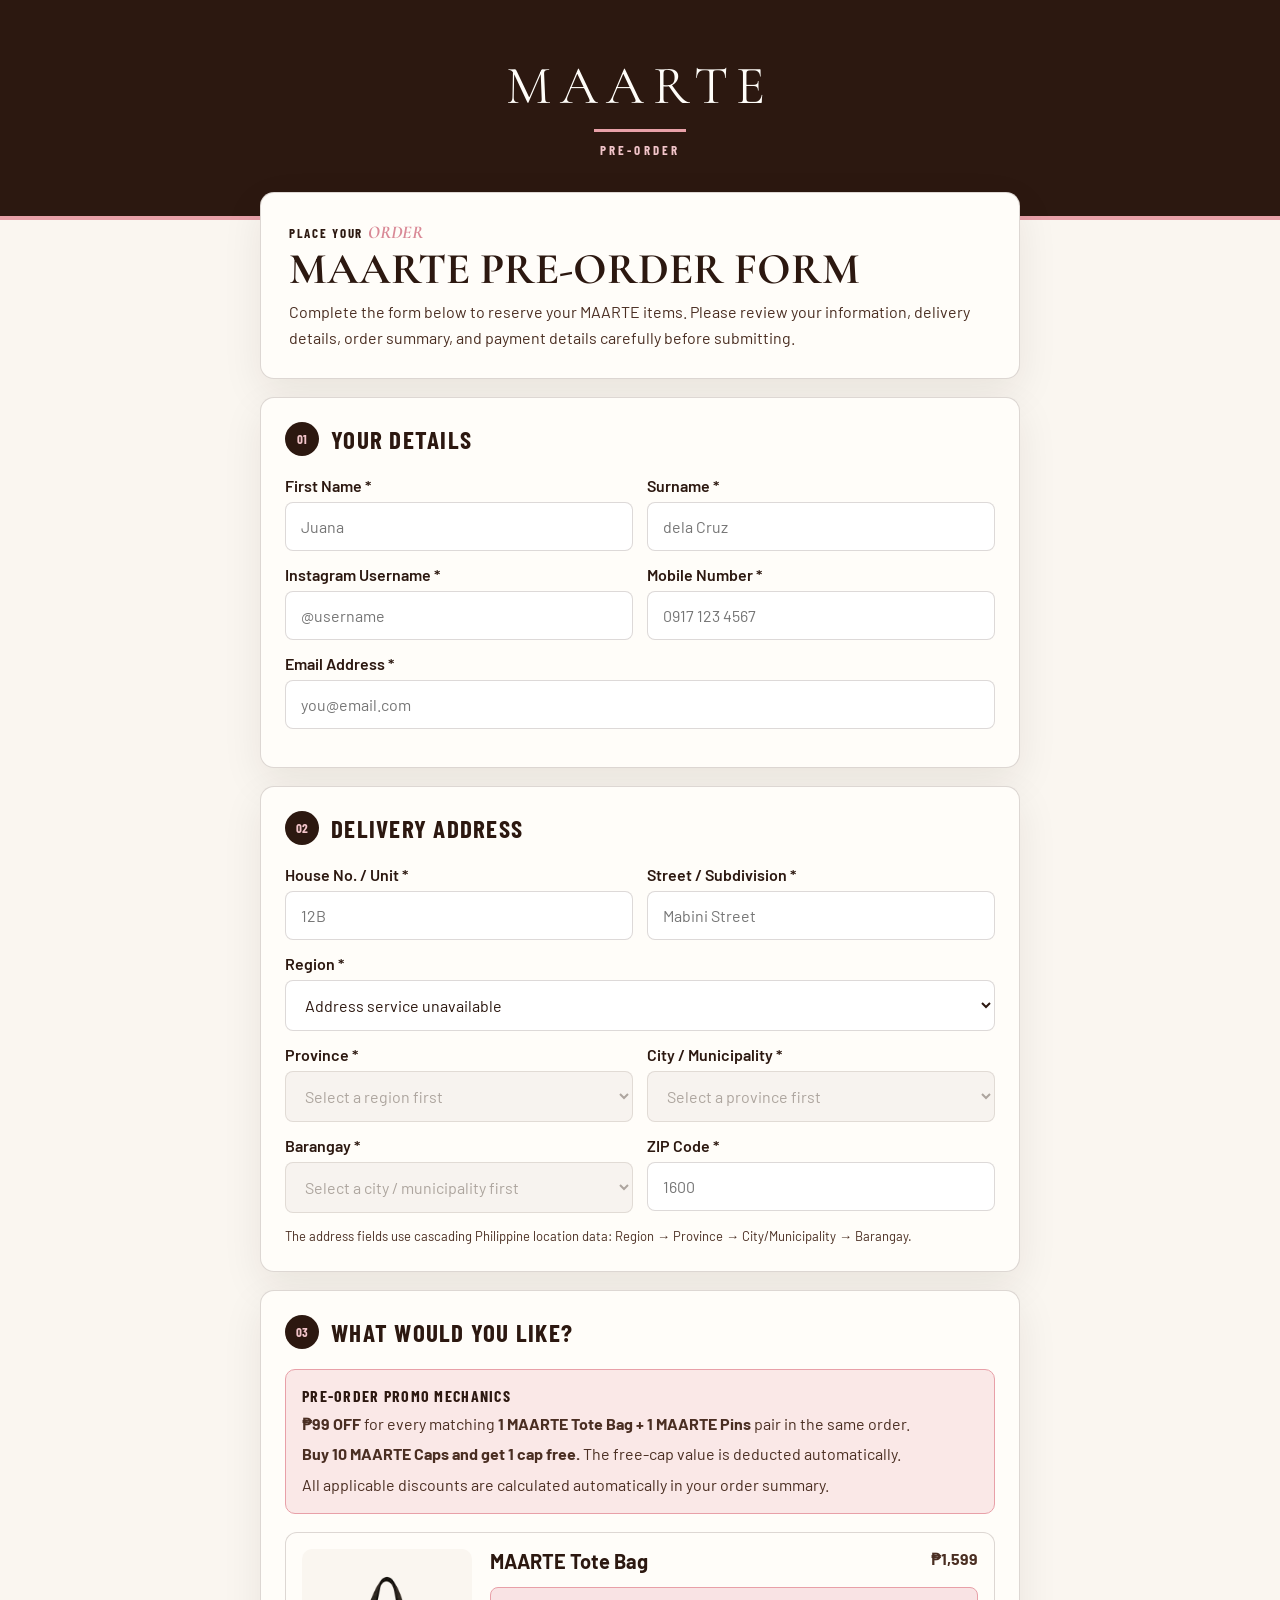
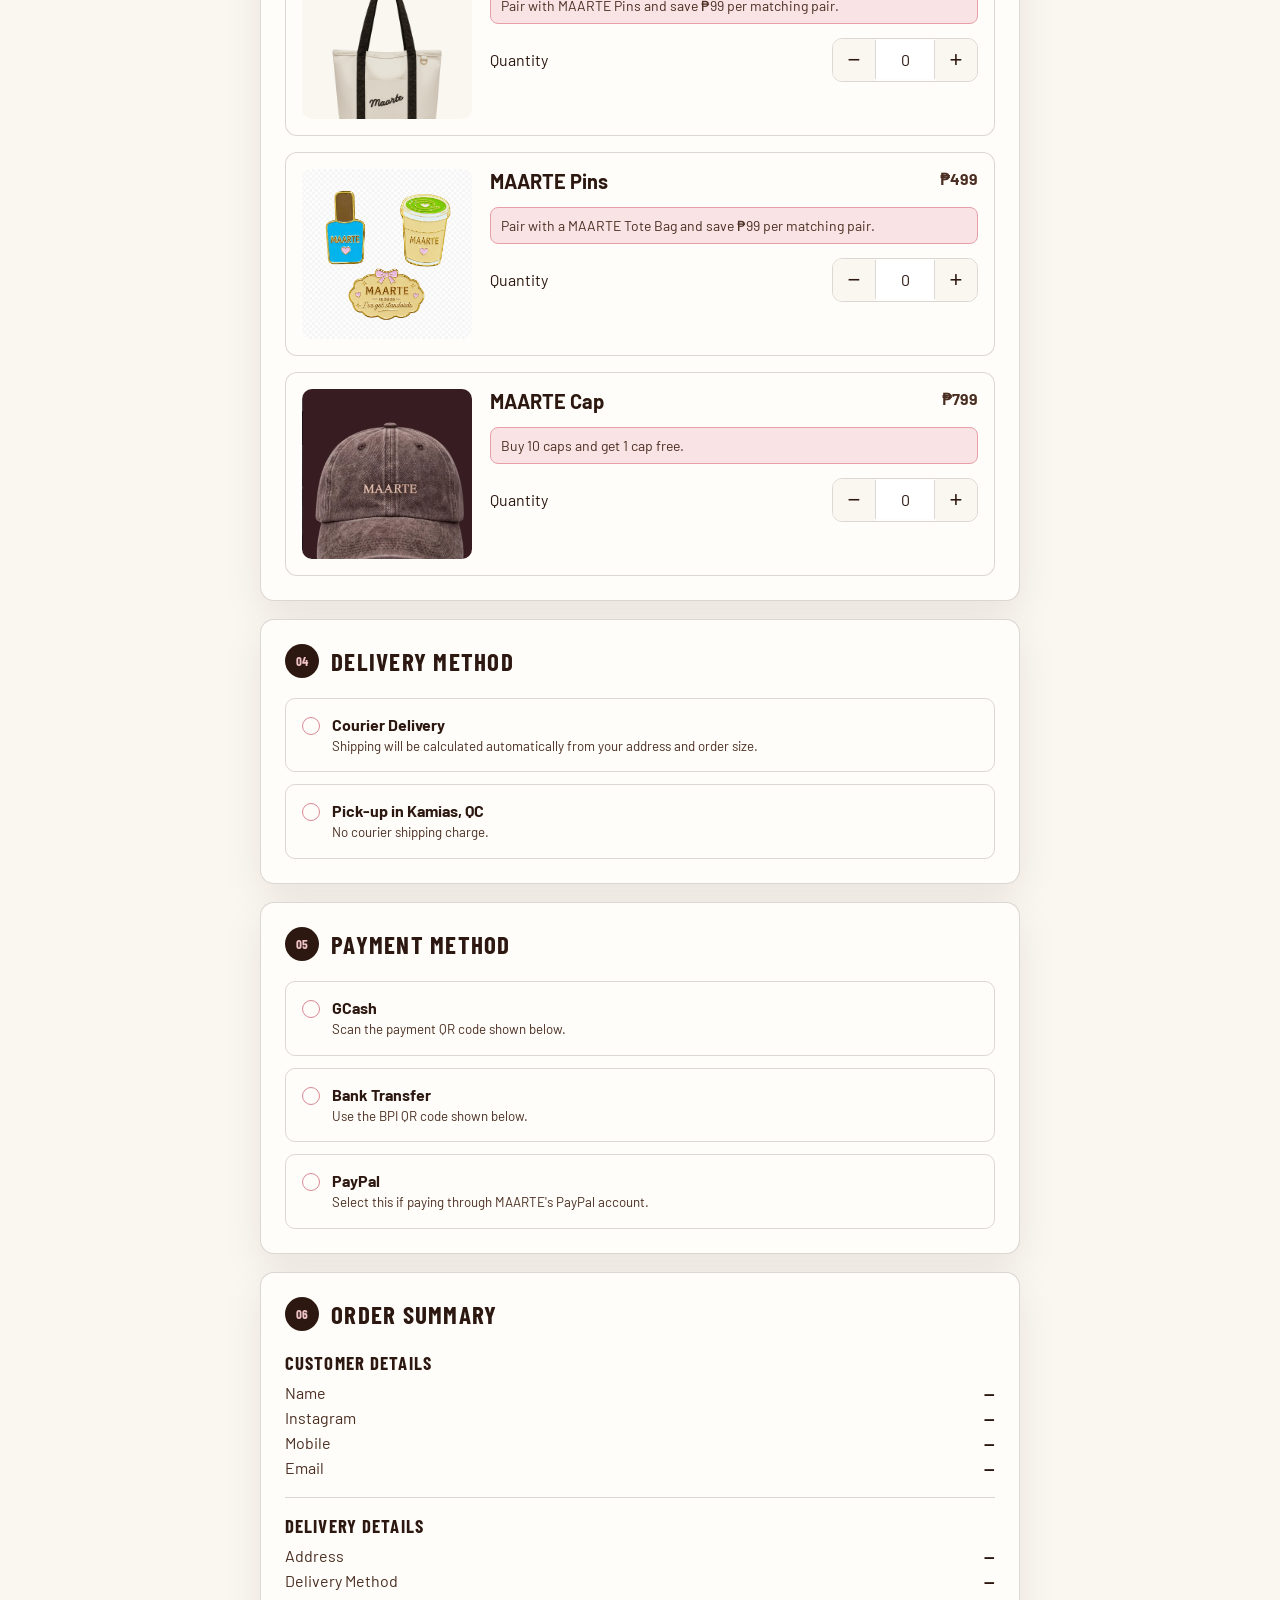
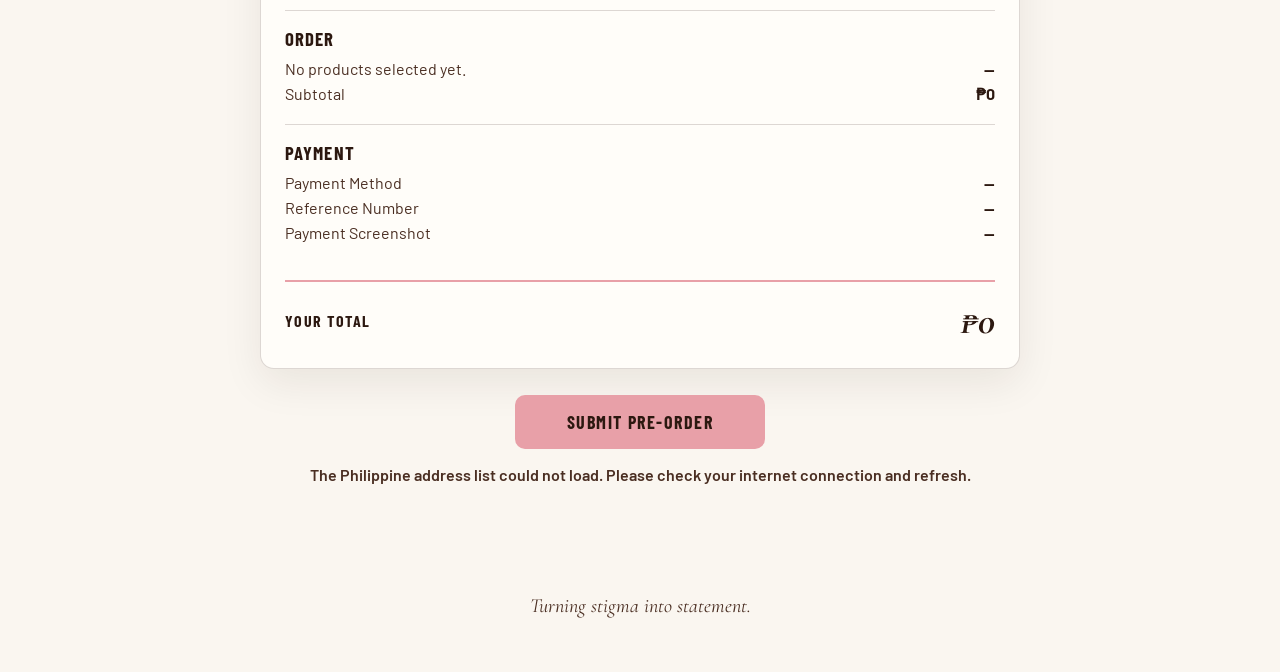
==== index.html @ cba5e1b9 "Add files via upload" ====
<!DOCTYPE html>
<html lang="en">
<head>
  <meta charset="UTF-8" />
  <meta name="viewport" content="width=device-width, initial-scale=1.0" />
  <meta name="theme-color" content="#2C1810" />
  <title>MAARTE Pre-Order Form</title>
  <link rel="preconnect" href="https://fonts.googleapis.com">
  <link rel="preconnect" href="https://fonts.gstatic.com" crossorigin>
  <link href="https://fonts.googleapis.com/css2?family=Barlow:wght@400;500;600;700&family=Barlow+Condensed:wght@600;700&family=Cormorant+Garamond:ital,wght@0,600;1,600&display=swap" rel="stylesheet">
  <link rel="stylesheet" href="styles.css" />
</head>
<body>
  <header class="hero">
    <div class="brand-mark">
      <div class="logo-text">MAARTE</div>
      <div class="pink-rule"></div>
      <div class="preorder-kicker">PRE-ORDER</div>
    </div>
  </header>

  <main class="page-shell">
    <section class="intro card">
      <p class="eyebrow">PLACE YOUR <span>ORDER</span></p>
      <h1>MAARTE PRE-ORDER FORM</h1>
      <p>Complete the form below to reserve your MAARTE items. Please review your information, delivery details, order summary, and payment details carefully before submitting.</p>
    </section>

    <form id="preorderForm" novalidate>
      <section class="section card">
        <div class="section-heading">
          <span class="section-number">01</span>
          <h2>YOUR DETAILS</h2>
        </div>

        <div class="grid two">
          <label><span>First Name *</span><input id="firstName" name="firstName" type="text" placeholder="Juana" maxlength="50" required></label>
          <label><span>Surname *</span><input id="surname" name="surname" type="text" placeholder="dela Cruz" maxlength="50" required></label>
        </div>

        <div class="grid two">
          <label><span>Instagram Username *</span><input id="instagram" name="instagram" type="text" placeholder="@username" required></label>
          <label><span>Mobile Number *</span><input id="mobile" name="mobile" type="tel" inputmode="numeric" placeholder="0917 123 4567" required></label>
        </div>

        <label><span>Email Address *</span><input id="email" name="email" type="email" placeholder="you@email.com" required></label>
      </section>

      <section class="section card">
        <div class="section-heading">
          <span class="section-number">02</span>
          <h2>DELIVERY ADDRESS</h2>
        </div>

        <div class="grid two">
          <label><span>House No. / Unit *</span><input id="house" name="house" type="text" placeholder="12B" required></label>
          <label><span>Street / Subdivision *</span><input id="street" name="street" type="text" placeholder="Mabini Street" required></label>
        </div>

        <label>
          <span>Region *</span>
          <select id="region" name="region" required>
            <option value="">Loading Philippine regions...</option>
          </select>
        </label>

        <div class="grid two">
          <label>
            <span>Province *</span>
            <select id="province" name="province" required disabled>
              <option value="">Select a region first</option>
            </select>
          </label>
          <label>
            <span>City / Municipality *</span>
            <select id="city" name="city" required disabled>
              <option value="">Select a province first</option>
            </select>
          </label>
        </div>

        <div class="grid two">
          <label>
            <span>Barangay *</span>
            <select id="barangay" name="barangay" required disabled>
              <option value="">Select a city / municipality first</option>
            </select>
          </label>
          <label><span>ZIP Code *</span><input id="zip" name="zip" type="text" inputmode="numeric" maxlength="4" pattern="\d{4}" placeholder="1600" required></label>
        </div>

        <p class="helper-note">The address fields use cascading Philippine location data: Region → Province → City/Municipality → Barangay.</p>
      </section>

      <section class="section card">
        <div class="section-heading">
          <span class="section-number">03</span>
          <h2>WHAT WOULD YOU LIKE?</h2>
        </div>

        <div class="promo-mechanics">
          <strong>PRE-ORDER PROMO MECHANICS</strong>
          <p><b>₱99 OFF</b> for every matching <b>1 MAARTE Tote Bag + 1 MAARTE Pins</b> pair in the same order.</p>
          <p><b>Buy 10 MAARTE Caps and get 1 cap free.</b> The free-cap value is deducted automatically.</p>
          <p>All applicable discounts are calculated automatically in your order summary.</p>
        </div>

        <div class="products">
          <article class="product-card">
            <div class="product-image"><img src="assets/tote.png" alt="MAARTE Tote Bag"></div>
            <div class="product-copy">
              <div class="product-topline"><h3>MAARTE Tote Bag</h3><div class="price">₱1,599</div></div>
              <p class="promo">Pair with MAARTE Pins and save ₱99 per matching pair.</p>
              <div class="qty-row">
                <span>Quantity</span>
                <div class="stepper">
                  <button type="button" class="qty-btn" data-action="minus" data-target="toteQty" aria-label="Decrease tote quantity">−</button>
                  <input id="toteQty" type="number" min="0" step="1" value="0" aria-label="Tote quantity">
                  <button type="button" class="qty-btn" data-action="plus" data-target="toteQty" aria-label="Increase tote quantity">+</button>
                </div>
              </div>
            </div>
          </article>

          <article class="product-card">
            <div class="product-image"><img src="assets/pins.png" alt="MAARTE Pins"></div>
            <div class="product-copy">
              <div class="product-topline"><h3>MAARTE Pins</h3><div class="price">₱499</div></div>
              <p class="promo">Pair with a MAARTE Tote Bag and save ₱99 per matching pair.</p>
              <div class="qty-row">
                <span>Quantity</span>
                <div class="stepper">
                  <button type="button" class="qty-btn" data-action="minus" data-target="pinsQty" aria-label="Decrease pins quantity">−</button>
                  <input id="pinsQty" type="number" min="0" step="1" value="0" aria-label="Pins quantity">
                  <button type="button" class="qty-btn" data-action="plus" data-target="pinsQty" aria-label="Increase pins quantity">+</button>
                </div>
              </div>
            </div>
          </article>

          <article class="product-card">
            <div class="product-image cap-image"><img src="assets/cap.png" alt="MAARTE Cap"></div>
            <div class="product-copy">
              <div class="product-topline"><h3>MAARTE Cap</h3><div class="price">₱799</div></div>
              <p class="promo">Buy 10 caps and get 1 cap free.</p>
              <div class="qty-row">
                <span>Quantity</span>
                <div class="stepper">
                  <button type="button" class="qty-btn" data-action="minus" data-target="capsQty" aria-label="Decrease cap quantity">−</button>
                  <input id="capsQty" type="number" min="0" step="1" value="0" aria-label="Cap quantity">
                  <button type="button" class="qty-btn" data-action="plus" data-target="capsQty" aria-label="Increase cap quantity">+</button>
                </div>
              </div>
            </div>
          </article>
        </div>
      </section>

      <section class="section card">
        <div class="section-heading">
          <span class="section-number">04</span>
          <h2>DELIVERY METHOD</h2>
        </div>

        <div class="delivery-options">
          <label class="radio-card">
            <input type="radio" name="deliveryMethod" value="Courier Delivery" required>
            <span class="radio-dot"></span>
            <span>
              <strong>Courier Delivery</strong>
              <small>Shipping will be calculated automatically from your address and order size.</small>
            </span>
          </label>

          <label class="radio-card">
            <input type="radio" name="deliveryMethod" value="Pick-up in Kamias, QC" required>
            <span class="radio-dot"></span>
            <span>
              <strong>Pick-up in Kamias, QC</strong>
              <small>No courier shipping charge.</small>
            </span>
          </label>
        </div>
      </section>

      <section class="section card">
        <div class="section-heading">
          <span class="section-number">05</span>
          <h2>PAYMENT METHOD</h2>
        </div>

        <div class="delivery-options">
          <label class="radio-card">
            <input type="radio" name="paymentMethod" value="GCash" required>
            <span class="radio-dot"></span>
            <span><strong>GCash</strong><small>Scan the payment QR code shown below.</small></span>
          </label>
          <label class="radio-card">
            <input type="radio" name="paymentMethod" value="Bank Transfer" required>
            <span class="radio-dot"></span>
            <span><strong>Bank Transfer</strong><small>Use the BPI QR code shown below.</small></span>
          </label>
          <label class="radio-card">
            <input type="radio" name="paymentMethod" value="PayPal" required>
            <span class="radio-dot"></span>
            <span><strong>PayPal</strong><small>Select this if paying through MAARTE's PayPal account.</small></span>
          </label>
        </div>

        <div id="paymentDetails" class="payment-details hidden">
          <div id="gcashDetails" class="qr-panel hidden">
            <h3>GCash</h3>
            <img src="assets/gcash-qr.png" alt="MAARTE GCash payment QR code">
          </div>

          <div id="bankDetails" class="qr-panel hidden">
            <h3>BPI Bank Transfer</h3>
            <img src="assets/bpi-qr.png" alt="MAARTE BPI payment QR code">
          </div>

          <div id="paypalDetails" class="paypal-panel hidden">
            <h3>PayPal</h3>
            <p>Use the official MAARTE PayPal payment details provided by the brand. No PayPal QR code was supplied with this form.</p>
          </div>

          <div class="grid two payment-inputs">
            <label><span>Payment Reference Number *</span><input id="paymentReference" name="paymentReference" type="text" placeholder="Transaction / reference number" required></label>
            <label><span>Upload Payment Screenshot *</span><input id="paymentScreenshot" name="paymentScreenshot" type="file" accept="image/*" required></label>
          </div>

          <div id="screenshotPreview" class="screenshot-preview hidden"></div>
        </div>
      </section>

      <section class="section card summary-card">
        <div class="section-heading">
          <span class="section-number">06</span>
          <h2>ORDER SUMMARY</h2>
        </div>

        <div id="orderSummary" class="order-summary"></div>

        <div class="summary-total">
          <span>YOUR TOTAL</span>
          <strong id="summaryTotal">₱0</strong>
        </div>
      </section>

      <section class="submit-wrap">
        <button id="submitBtn" type="submit">SUBMIT PRE-ORDER</button>
        <p id="formStatus" aria-live="polite"></p>
      </section>
    </form>
  </main>

  <footer>
    <p>Turning stigma into statement.</p>
  </footer>

  <script src="script.js"></script>
</body>
</html>
---- styles.css ----
:root{
  --cream:#FAF6F0;
  --white:#FFFDF9;
  --espresso:#2C1810;
  --brown:#4A2E22;
  --pink:#E8A0A8;
  --pink-deep:#D98996;
  --pink-light:#F2C4C9;
  --border:rgba(44,24,16,.16);
  --shadow:0 14px 40px rgba(44,24,16,.08);
}
*{box-sizing:border-box}
html{scroll-behavior:smooth}
body{margin:0;font-family:"Barlow",sans-serif;background:var(--cream);color:var(--espresso)}
.hero{background:var(--espresso);min-height:220px;display:flex;align-items:center;justify-content:center;text-align:center;border-bottom:4px solid var(--pink)}
.logo-text{color:var(--white);font-family:"Cormorant Garamond",serif;font-size:54px;letter-spacing:.16em;line-height:1}
.pink-rule{width:92px;height:3px;background:var(--pink);margin:16px auto 10px}
.preorder-kicker{color:var(--pink-light);font-family:"Barlow Condensed",sans-serif;font-weight:700;letter-spacing:.24em;font-size:13px}
.page-shell{width:min(760px,calc(100% - 28px));margin:-28px auto 48px}
.card{background:var(--white);border:1px solid var(--border);border-radius:14px;box-shadow:var(--shadow)}
.intro{padding:28px;margin-bottom:18px}
.eyebrow{margin:0 0 4px;font-family:"Barlow Condensed",sans-serif;font-weight:700;letter-spacing:.13em;font-size:13px}
.eyebrow span{color:var(--pink-deep);font-family:"Cormorant Garamond",serif;font-style:italic;letter-spacing:0;font-size:18px}
h1{margin:4px 0 8px;font-family:"Cormorant Garamond",serif;font-size:clamp(30px,6vw,44px);line-height:1}
.intro p:last-child{margin:0;color:var(--brown);line-height:1.6}
.section{padding:24px;margin:18px 0}
.section-heading{display:flex;align-items:center;gap:12px;margin-bottom:20px}
.section-number{width:34px;height:34px;border-radius:50%;display:grid;place-items:center;background:var(--espresso);color:var(--pink-light);font-family:"Barlow Condensed",sans-serif;font-weight:700;font-size:13px}
h2{margin:0;font-family:"Barlow Condensed",sans-serif;font-size:25px;letter-spacing:.05em}
h3{color:var(--espresso)}
.grid{display:grid;gap:14px}.grid.two{grid-template-columns:1fr 1fr}
label{display:block;margin-bottom:14px}
label>span:first-child{display:block;font-weight:600;margin-bottom:7px}
input,select{width:100%;font:inherit;color:var(--espresso);background:#fff;border:1.5px solid var(--border);border-radius:8px;padding:14px 15px;outline:none;transition:.18s ease}
input:focus,select:focus{border-color:var(--pink);box-shadow:0 0 0 4px rgba(232,160,168,.18)}
select:disabled{background:#f5f0eb;color:#8b8079}
.helper-note{margin:0;color:var(--brown);font-size:13px;line-height:1.5}
.promo-mechanics{background:rgba(242,196,201,.38);border:1px solid var(--pink);border-radius:10px;padding:16px;margin-bottom:18px}
.promo-mechanics>strong{font-family:"Barlow Condensed",sans-serif;letter-spacing:.08em}
.promo-mechanics p{margin:7px 0 0;color:var(--brown);line-height:1.48}
.products{display:grid;gap:16px}
.product-card{display:grid;grid-template-columns:170px 1fr;gap:18px;border:1px solid var(--border);border-radius:12px;padding:16px;background:var(--white)}
.product-image{aspect-ratio:1/1;border-radius:10px;overflow:hidden;background:var(--cream);display:grid;place-items:center}
.product-image img{width:100%;height:100%;object-fit:contain}
.product-image.cap-image{background:#3f1f22}.product-image.cap-image img{object-fit:cover}
.product-topline{display:flex;gap:12px;justify-content:space-between;align-items:flex-start}
.product-topline h3{margin:0;font-size:20px}.price{font-weight:700;color:var(--brown);white-space:nowrap}
.promo{background:rgba(242,196,201,.45);border:1px solid var(--pink);border-radius:8px;padding:9px 10px;color:var(--brown);font-size:14px}
.qty-row{display:flex;align-items:center;justify-content:space-between;gap:14px}
.stepper{display:grid;grid-template-columns:42px 60px 42px;align-items:center;border:1px solid var(--border);border-radius:10px;overflow:hidden}
.stepper input{border:0;border-left:1px solid var(--border);border-right:1px solid var(--border);border-radius:0;padding:10px 4px;text-align:center;appearance:textfield}
.stepper input::-webkit-outer-spin-button,.stepper input::-webkit-inner-spin-button{appearance:none;margin:0}
.qty-btn{border:0;background:var(--cream);color:var(--espresso);font-size:22px;cursor:pointer;height:42px}
.delivery-options{display:grid;gap:12px}
.radio-card{position:relative;display:flex;align-items:flex-start;gap:12px;border:1.5px solid var(--border);border-radius:10px;padding:16px;cursor:pointer;transition:.18s ease;margin:0}
.radio-card input{position:absolute;opacity:0;pointer-events:none}
.radio-card:has(input:checked){border-color:var(--pink-deep);background:rgba(242,196,201,.45)}
.radio-dot{width:18px;height:18px;border-radius:50%;border:1.5px solid var(--pink-deep);margin-top:2px;flex:0 0 auto}
.radio-card:has(input:checked) .radio-dot{box-shadow:inset 0 0 0 4px var(--white);background:var(--pink-deep)}
.radio-card strong{display:block;margin-bottom:3px}.radio-card small{display:block;color:var(--brown);line-height:1.4}
.hidden{display:none!important}
.payment-details{margin-top:20px;border-top:1px solid var(--border);padding-top:20px}
.qr-panel{text-align:center}.qr-panel h3,.paypal-panel h3{font-family:"Cormorant Garamond",serif;font-size:29px;margin:0 0 12px}
.qr-panel img{display:block;width:min(360px,100%);margin:0 auto 18px;border-radius:12px;border:1px solid var(--border)}
.paypal-panel{background:var(--cream);border:1px solid var(--border);border-radius:10px;padding:18px;margin-bottom:18px;text-align:center}.paypal-panel p{margin:0;color:var(--brown);line-height:1.5}
.payment-inputs{margin-top:8px}
.screenshot-preview{text-align:center;margin-top:8px}.screenshot-preview img{width:min(320px,100%);max-height:420px;object-fit:contain;border:1px solid var(--border);border-radius:10px}
.order-summary{display:grid;gap:16px}
.summary-group{padding-bottom:14px;border-bottom:1px solid var(--border)}.summary-group:last-child{border-bottom:0}
.summary-group h3{margin:0 0 9px;font-family:"Barlow Condensed",sans-serif;letter-spacing:.06em}
.summary-row{display:flex;justify-content:space-between;gap:16px;margin:6px 0;color:var(--brown)}
.summary-row strong{text-align:right;color:var(--espresso)}
.summary-row.discount span,.summary-row.discount strong{color:var(--pink-deep)}
.summary-total{margin-top:18px;padding-top:16px;border-top:2px solid var(--pink);display:flex;justify-content:space-between;align-items:center}
.summary-total span{font-family:"Barlow Condensed",sans-serif;font-weight:700;letter-spacing:.09em}
.summary-total strong{font-family:"Cormorant Garamond",serif;font-style:italic;font-size:38px}
.submit-wrap{text-align:center;padding:8px 0 22px}
#submitBtn{border:0;border-radius:10px;padding:16px 28px;background:var(--pink);color:var(--espresso);font-family:"Barlow Condensed",sans-serif;font-size:18px;font-weight:700;letter-spacing:.08em;cursor:pointer;min-width:250px}
#submitBtn:disabled{opacity:.6;cursor:wait}
#formStatus{font-weight:600;color:var(--brown)}
.invalid{border-color:#b42318!important;box-shadow:0 0 0 4px rgba(180,35,24,.08)!important}
footer{text-align:center;padding:4px 20px 34px;color:var(--brown)}
footer p{font-family:"Cormorant Garamond",serif;font-style:italic;font-size:20px}
@media(max-width:620px){
  .hero{min-height:190px}.logo-text{font-size:45px}.page-shell{width:min(100% - 20px,760px);margin-top:-20px}
  .intro,.section{padding:19px}.grid.two{grid-template-columns:1fr}.product-card{grid-template-columns:1fr}.product-image{max-height:290px}
}
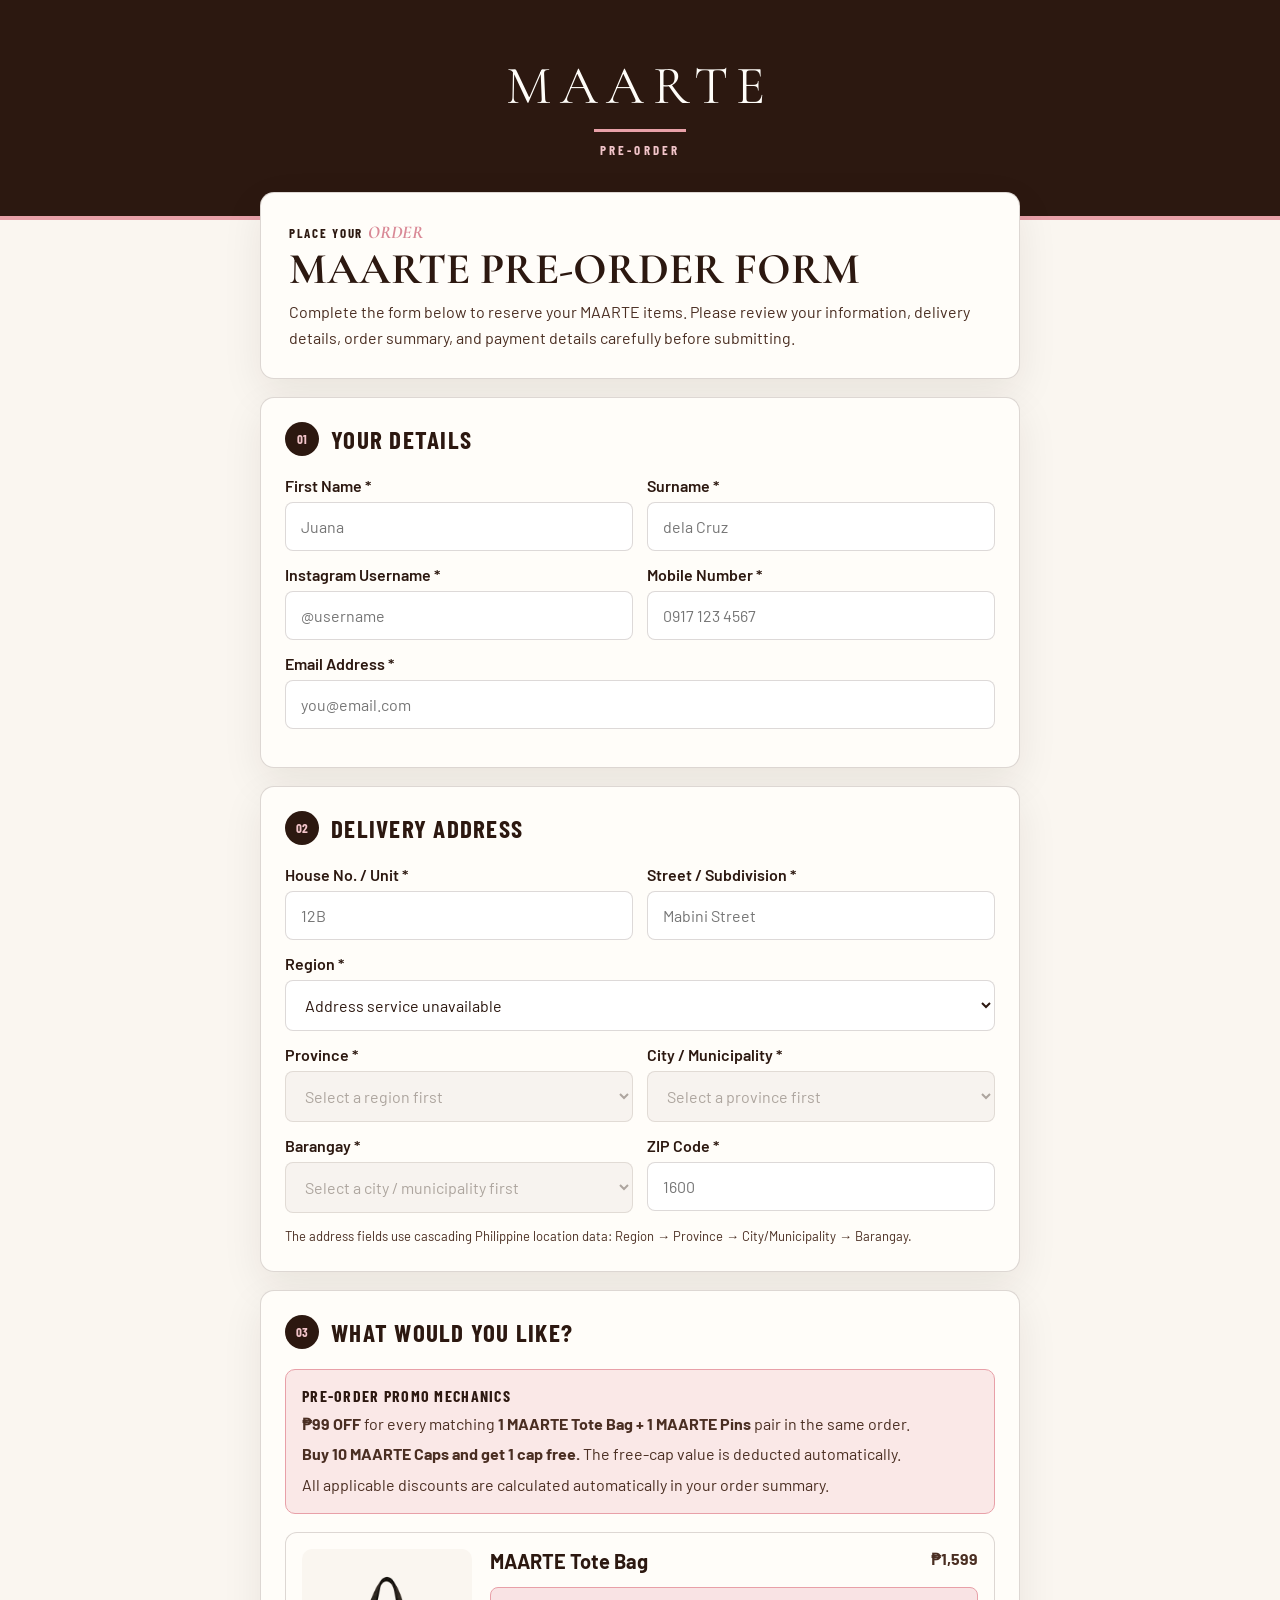
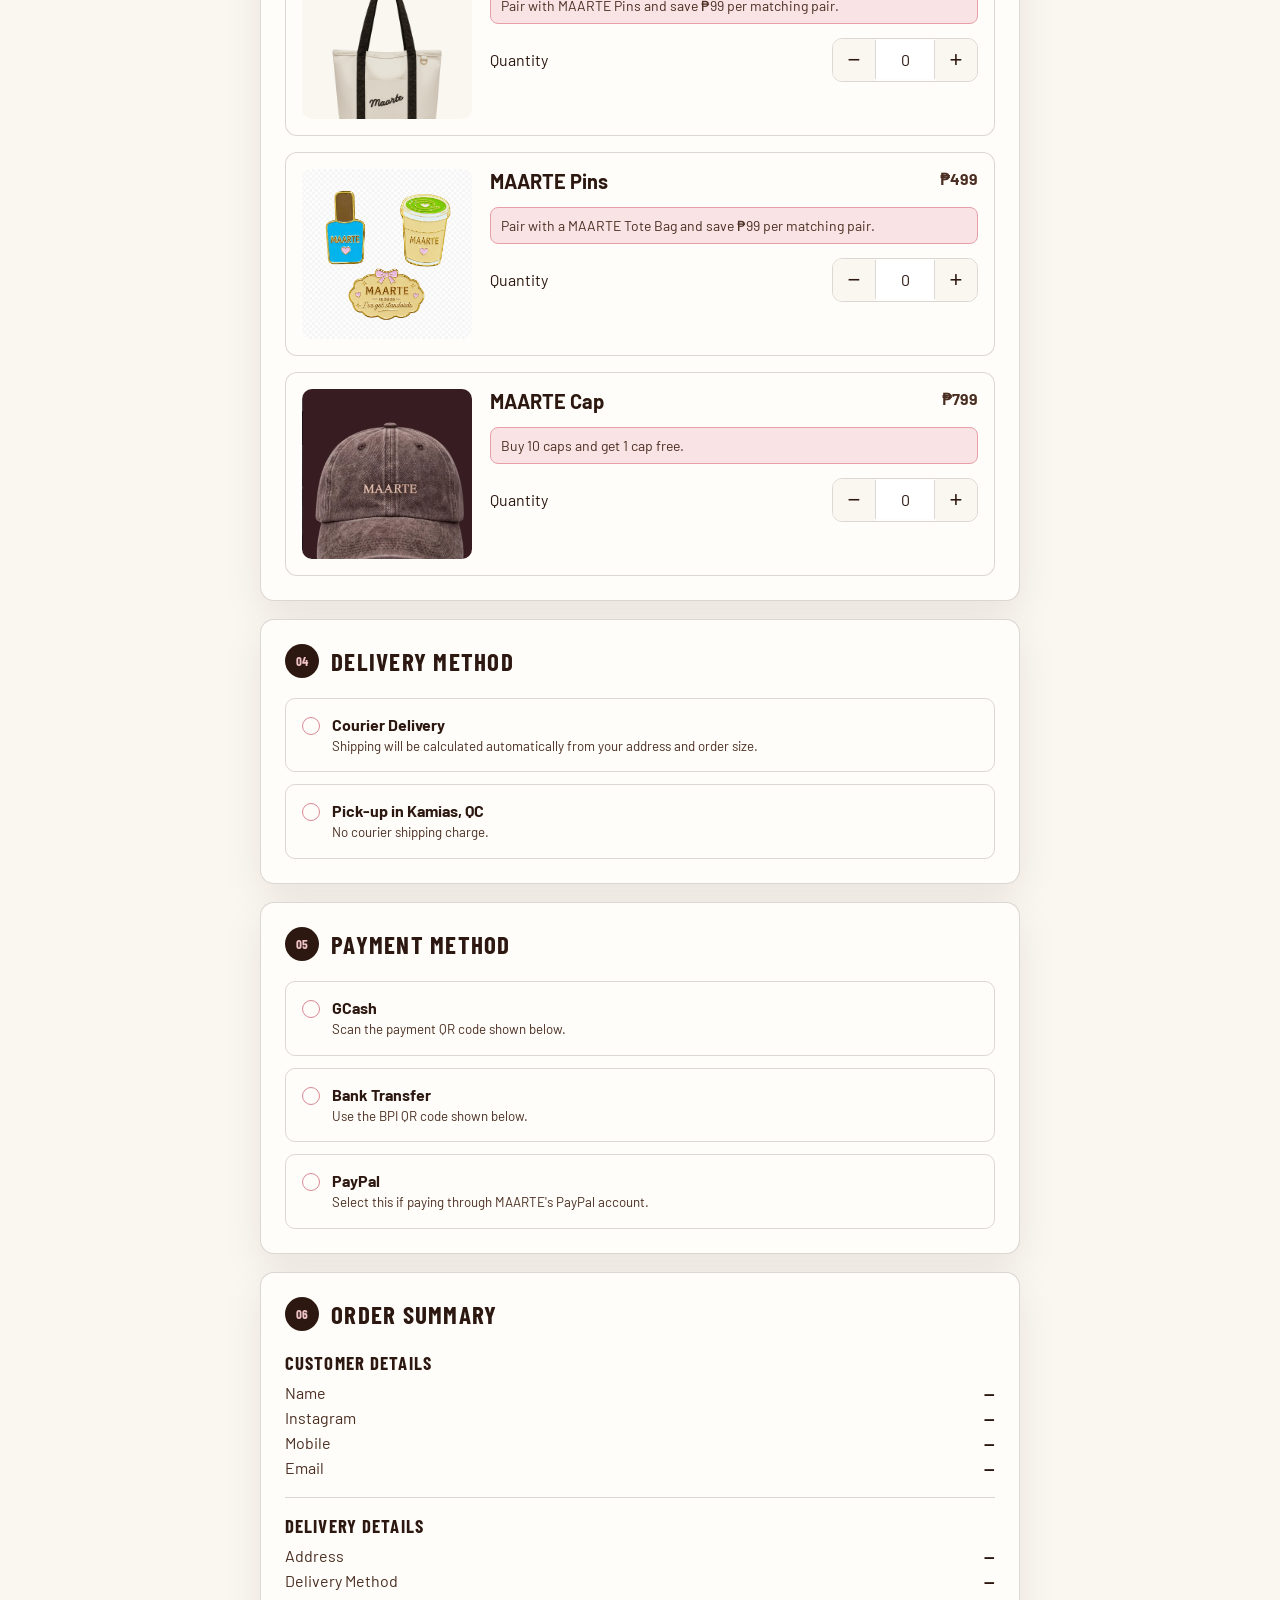
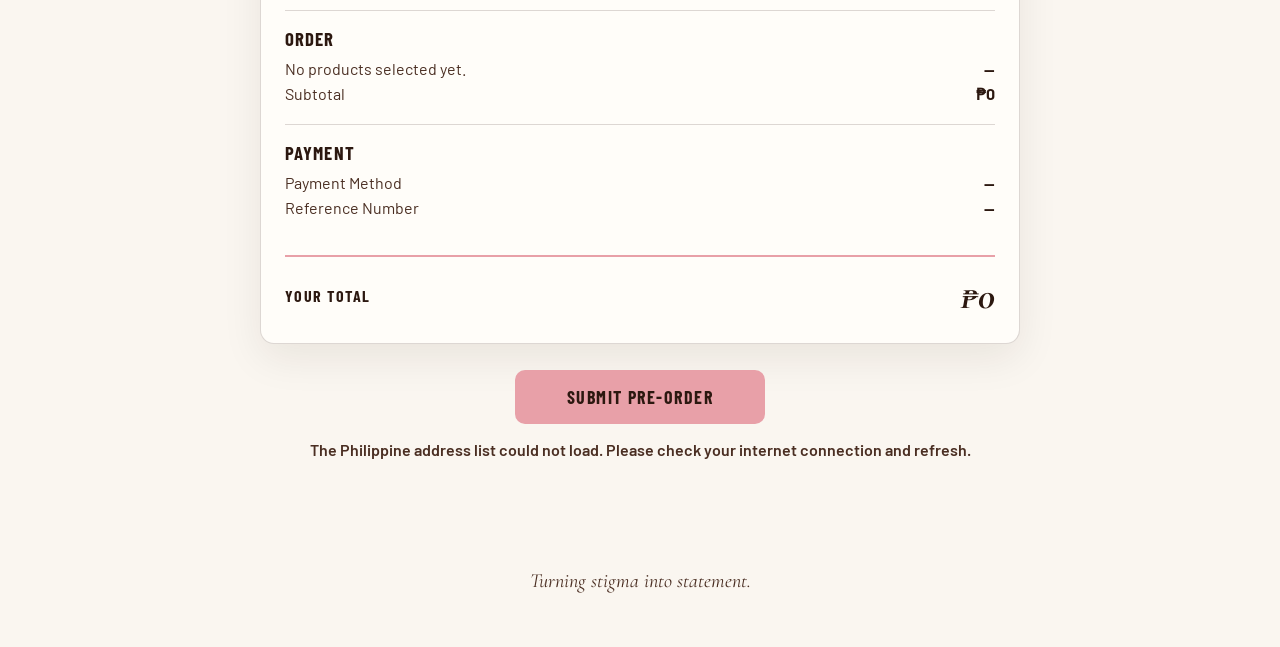
==== commit 352fcbb0: "Add Instagram confirmation Added success message and Instagram link for pre-order submission." ====
--- a/index.html
+++ b/index.html
@@ -246,10 +246,34 @@
         </div>
       </section>
 
-      <section class="submit-wrap">
-        <button id="submitBtn" type="submit">SUBMIT PRE-ORDER</button>
-        <p id="formStatus" aria-live="polite"></p>
-      </section>
+     <section class="submit-wrap">
+  <button id="submitBtn" type="submit">SUBMIT PRE-ORDER</button>
+  <p id="formStatus" aria-live="polite"></p>
+
+  <div id="instagramSuccess" class="instagram-success hidden">
+    <h3>Pre-Order Submitted! 💗</h3>
+
+    <p>
+      Your MAARTE pre-order has been received.
+    </p>
+
+    <p>
+      To complete your order confirmation, please continue to Instagram and send us a message.
+    </p>
+
+    <a
+      href="https://ig.me/m/maartebrand"
+      target="_blank"
+      class="instagram-dm-btn"
+    >
+      CONTINUE TO INSTAGRAM
+    </a>
+
+    <p class="ig-note">
+      Send us: <strong>PRE-ORDER SUBMITTED</strong>
+    </p>
+  </div>
+</section>
     </form>
   </main>
 
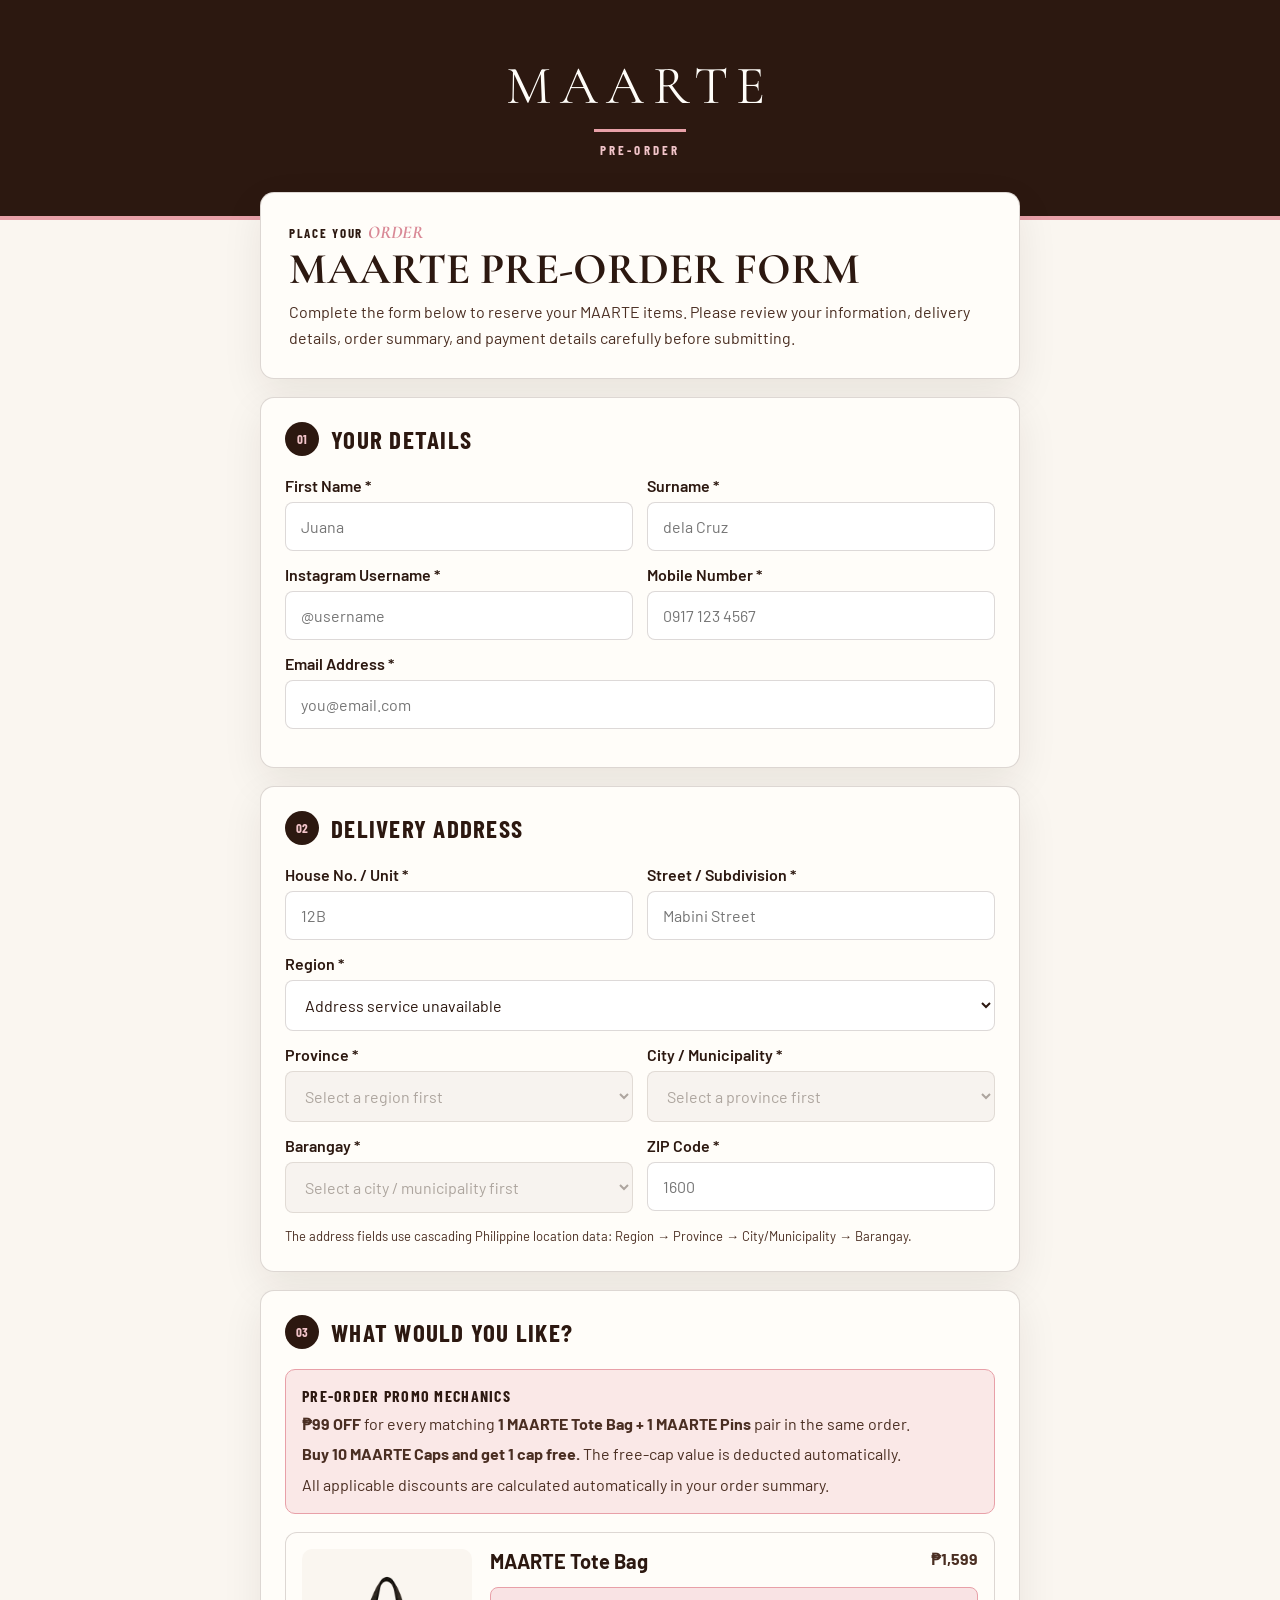
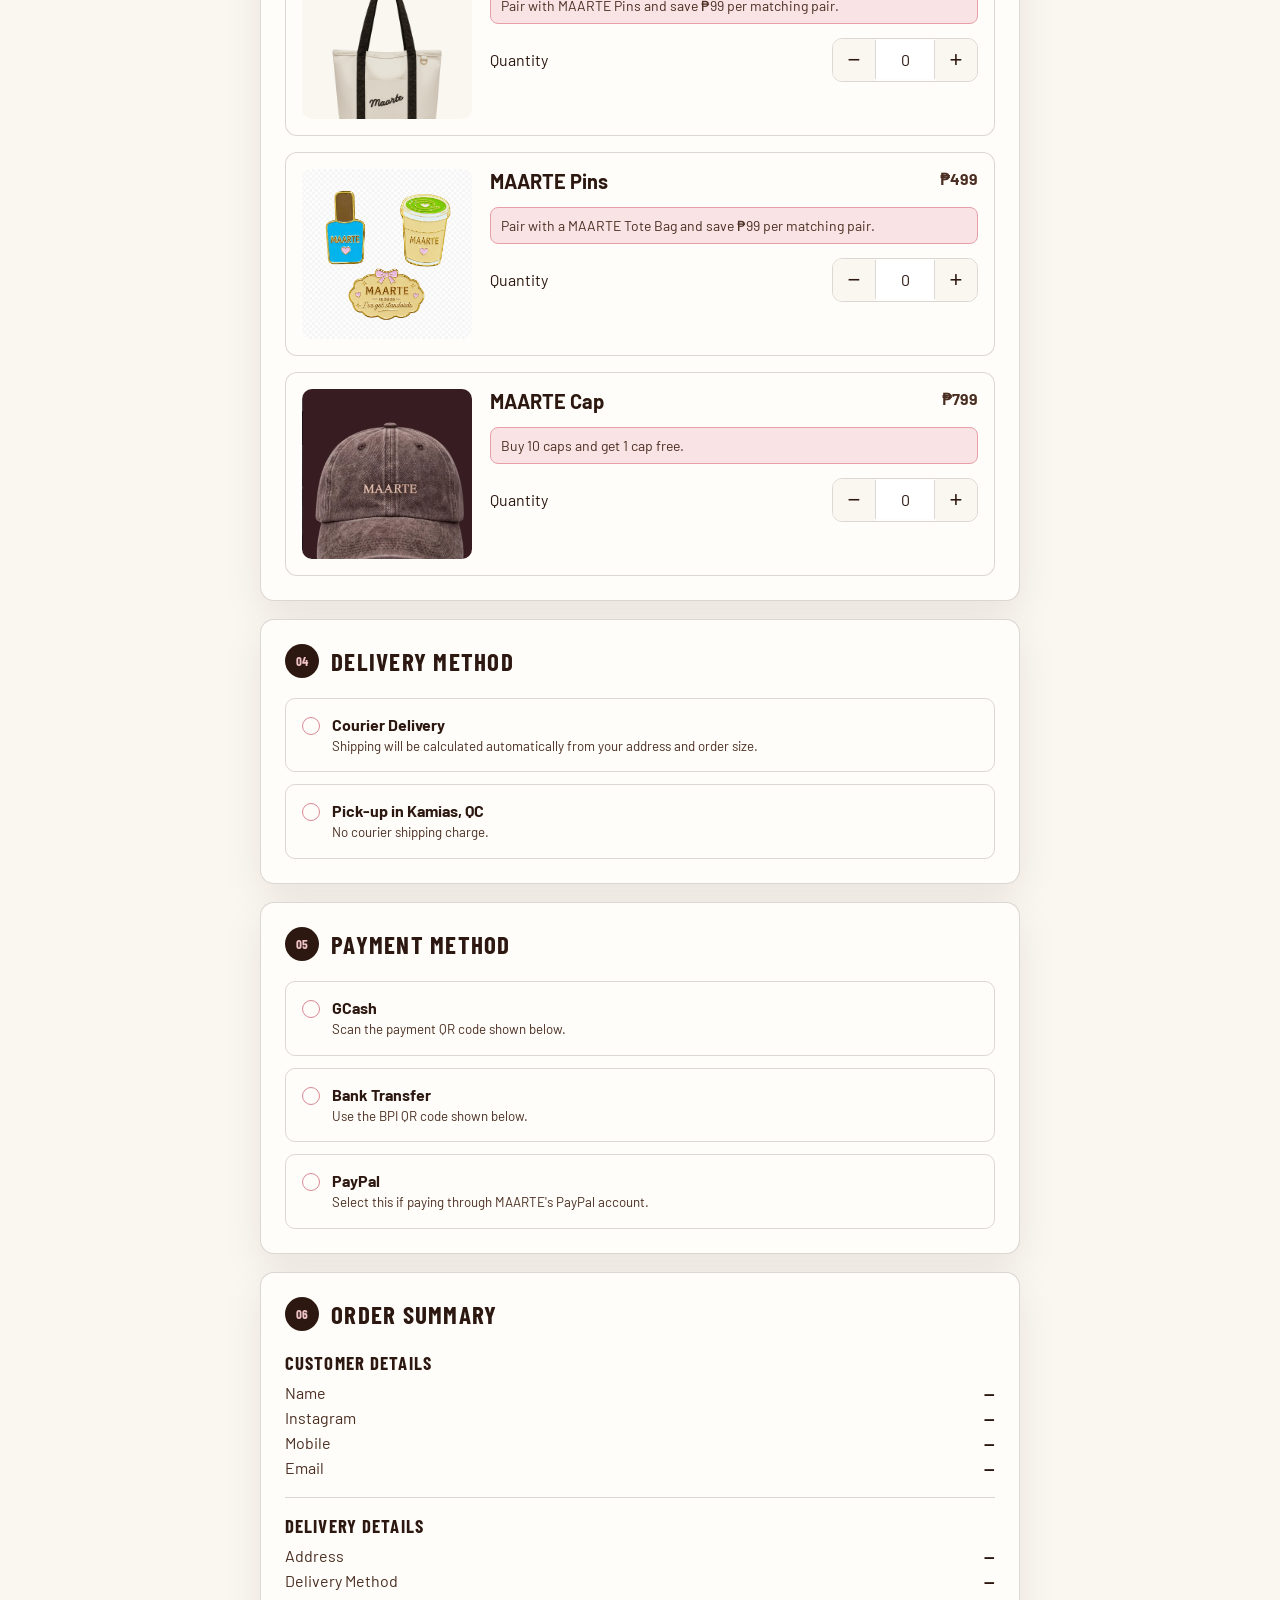
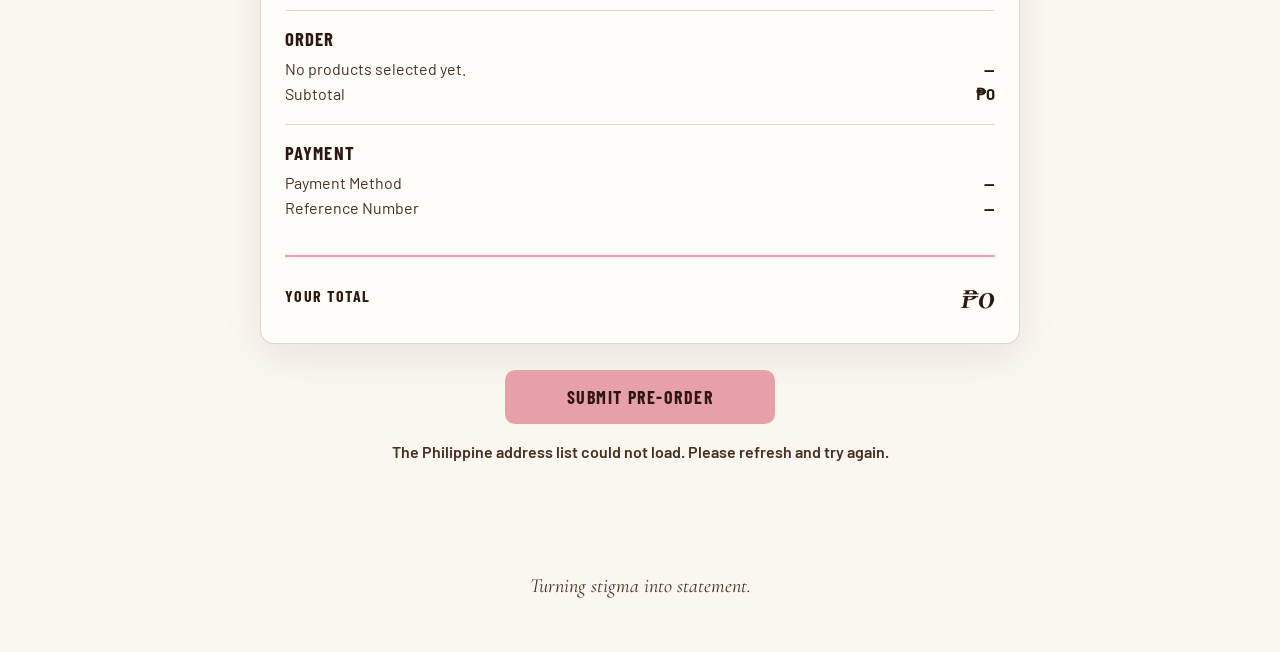
==== commit ad427143: "Update index.html" ====
--- a/index.html
+++ b/index.html
@@ -261,17 +261,39 @@
       To complete your order confirmation, please continue to Instagram and send us a message.
     </p>
 
-    <a
-      href="https://ig.me/m/maartebrand"
-      target="_blank"
-      class="instagram-dm-btn"
-    >
-      CONTINUE TO INSTAGRAM
-    </a>
-
-    <p class="ig-note">
-      Send us: <strong>PRE-ORDER SUBMITTED</strong>
-    </p>
+    <p>
+  Your MAARTE pre-order has been received.
+</p>
+
+<p>
+  One last step: copy your order summary, then open Instagram and send it to MAARTE.
+</p>
+
+<div id="instagramOrderPreview" class="instagram-order-preview hidden">
+  <h3>YOUR ORDER SUMMARY</h3>
+  <pre id="instagramOrderText"></pre>
+</div>
+
+<button
+  type="button"
+  id="copyOrderBtn"
+  class="instagram-dm-btn"
+>
+  COPY ORDER SUMMARY
+</button>
+
+<a
+  href="https://ig.me/m/maartebrand"
+  target="_blank"
+  rel="noopener noreferrer"
+  class="instagram-dm-btn"
+>
+  OPEN INSTAGRAM DM
+</a>
+
+<p id="copyOrderStatus" class="ig-note">
+  Copy your order summary first, then paste it into the MAARTE Instagram DM.
+</p>
   </div>
 </section>
     </form>
--- a/styles.css
+++ b/styles.css
@@ -25,10 +25,11 @@
 .intro p:last-child{margin:0;color:var(--brown);line-height:1.6}
 .section{padding:24px;margin:18px 0}
 .section-heading{display:flex;align-items:center;gap:12px;margin-bottom:20px}
-.section-number{width:34px;height:34px;border-radius:50%;display:grid;place-items:center;background:var(--espresso);color:var(--pink-light);font-family:"Barlow Condensed",sans-serif;font-weight:700;font-size:13px}
+.section-number{width:34px;height:34px;border-radius:50%;display:grid;place-items:center;background:var(--espresso);color:var(--pink-light);font-family:"Barlow Condensed",sans-serif;font-weight:700;font-size:13px;flex:0 0 auto}
 h2{margin:0;font-family:"Barlow Condensed",sans-serif;font-size:25px;letter-spacing:.05em}
 h3{color:var(--espresso)}
-.grid{display:grid;gap:14px}.grid.two{grid-template-columns:1fr 1fr}
+.grid{display:grid;gap:14px}
+.grid.two{grid-template-columns:1fr 1fr}
 label{display:block;margin-bottom:14px}
 label>span:first-child{display:block;font-weight:600;margin-bottom:7px}
 input,select{width:100%;font:inherit;color:var(--espresso);background:#fff;border:1.5px solid var(--border);border-radius:8px;padding:14px 15px;outline:none;transition:.18s ease}
@@ -42,9 +43,11 @@
 .product-card{display:grid;grid-template-columns:170px 1fr;gap:18px;border:1px solid var(--border);border-radius:12px;padding:16px;background:var(--white)}
 .product-image{aspect-ratio:1/1;border-radius:10px;overflow:hidden;background:var(--cream);display:grid;place-items:center}
 .product-image img{width:100%;height:100%;object-fit:contain}
-.product-image.cap-image{background:#3f1f22}.product-image.cap-image img{object-fit:cover}
+.product-image.cap-image{background:#3f1f22}
+.product-image.cap-image img{object-fit:cover}
 .product-topline{display:flex;gap:12px;justify-content:space-between;align-items:flex-start}
-.product-topline h3{margin:0;font-size:20px}.price{font-weight:700;color:var(--brown);white-space:nowrap}
+.product-topline h3{margin:0;font-size:20px}
+.price{font-weight:700;color:var(--brown);white-space:nowrap}
 .promo{background:rgba(242,196,201,.45);border:1px solid var(--pink);border-radius:8px;padding:9px 10px;color:var(--brown);font-size:14px}
 .qty-row{display:flex;align-items:center;justify-content:space-between;gap:14px}
 .stepper{display:grid;grid-template-columns:42px 60px 42px;align-items:center;border:1px solid var(--border);border-radius:10px;overflow:hidden}
@@ -57,16 +60,19 @@
 .radio-card:has(input:checked){border-color:var(--pink-deep);background:rgba(242,196,201,.45)}
 .radio-dot{width:18px;height:18px;border-radius:50%;border:1.5px solid var(--pink-deep);margin-top:2px;flex:0 0 auto}
 .radio-card:has(input:checked) .radio-dot{box-shadow:inset 0 0 0 4px var(--white);background:var(--pink-deep)}
-.radio-card strong{display:block;margin-bottom:3px}.radio-card small{display:block;color:var(--brown);line-height:1.4}
+.radio-card strong{display:block;margin-bottom:3px}
+.radio-card small{display:block;color:var(--brown);line-height:1.4}
 .hidden{display:none!important}
 .payment-details{margin-top:20px;border-top:1px solid var(--border);padding-top:20px}
-.qr-panel{text-align:center}.qr-panel h3,.paypal-panel h3{font-family:"Cormorant Garamond",serif;font-size:29px;margin:0 0 12px}
+.qr-panel{text-align:center}
+.qr-panel h3,.paypal-panel h3{font-family:"Cormorant Garamond",serif;font-size:29px;margin:0 0 12px}
 .qr-panel img{display:block;width:min(360px,100%);margin:0 auto 18px;border-radius:12px;border:1px solid var(--border)}
-.paypal-panel{background:var(--cream);border:1px solid var(--border);border-radius:10px;padding:18px;margin-bottom:18px;text-align:center}.paypal-panel p{margin:0;color:var(--brown);line-height:1.5}
+.paypal-panel{background:var(--cream);border:1px solid var(--border);border-radius:10px;padding:18px;margin-bottom:18px;text-align:center}
+.paypal-panel p{margin:0;color:var(--brown);line-height:1.5}
 .payment-inputs{margin-top:8px}
-.screenshot-preview{text-align:center;margin-top:8px}.screenshot-preview img{width:min(320px,100%);max-height:420px;object-fit:contain;border:1px solid var(--border);border-radius:10px}
 .order-summary{display:grid;gap:16px}
-.summary-group{padding-bottom:14px;border-bottom:1px solid var(--border)}.summary-group:last-child{border-bottom:0}
+.summary-group{padding-bottom:14px;border-bottom:1px solid var(--border)}
+.summary-group:last-child{border-bottom:0}
 .summary-group h3{margin:0 0 9px;font-family:"Barlow Condensed",sans-serif;letter-spacing:.06em}
 .summary-row{display:flex;justify-content:space-between;gap:16px;margin:6px 0;color:var(--brown)}
 .summary-row strong{text-align:right;color:var(--espresso)}
@@ -75,13 +81,43 @@
 .summary-total span{font-family:"Barlow Condensed",sans-serif;font-weight:700;letter-spacing:.09em}
 .summary-total strong{font-family:"Cormorant Garamond",serif;font-style:italic;font-size:38px}
 .submit-wrap{text-align:center;padding:8px 0 22px}
-#submitBtn{border:0;border-radius:10px;padding:16px 28px;background:var(--pink);color:var(--espresso);font-family:"Barlow Condensed",sans-serif;font-size:18px;font-weight:700;letter-spacing:.08em;cursor:pointer;min-width:250px}
-#submitBtn:disabled{opacity:.6;cursor:wait}
-#formStatus{font-weight:600;color:var(--brown)}
+#submitBtn{border:0;border-radius:10px;padding:16px 28px;background:var(--pink);color:var(--espresso);font-family:"Barlow Condensed",sans-serif;font-size:18px;font-weight:700;letter-spacing:.08em;cursor:pointer;min-width:270px;transition:.18s ease}
+#submitBtn:hover{background:var(--pink-deep)}
+#submitBtn:disabled{opacity:.72;cursor:default}
+#formStatus{font-weight:600;color:var(--brown);line-height:1.5}
+
+.instagram-success{
+  max-width:620px;
+  margin:26px auto 0;
+  padding:26px 22px;
+  background:var(--white);
+  border:1.5px solid var(--pink);
+  border-radius:16px;
+  box-shadow:var(--shadow);
+  text-align:center;
+}
+.instagram-success h3{margin:0 0 10px;font-family:"Cormorant Garamond",serif;font-size:30px;color:var(--espresso)}
+.instagram-success p{margin:8px 0;color:var(--brown);line-height:1.55}
+.instagram-dm-btn{display:block;width:100%;margin:18px auto 0;padding:15px 20px;border-radius:10px;background:var(--espresso);color:var(--white);text-decoration:none;font-family:"Barlow Condensed",sans-serif;font-size:18px;font-weight:700;letter-spacing:.07em;text-align:center;transition:.18s ease}
+.instagram-dm-btn:hover{background:#3D2318;transform:translateY(-1px)}
+.ig-note{margin-top:13px!important;font-size:13px}
+.ig-note strong{color:var(--pink-deep)}
+
 .invalid{border-color:#b42318!important;box-shadow:0 0 0 4px rgba(180,35,24,.08)!important}
 footer{text-align:center;padding:4px 20px 34px;color:var(--brown)}
 footer p{font-family:"Cormorant Garamond",serif;font-style:italic;font-size:20px}
+
 @media(max-width:620px){
-  .hero{min-height:190px}.logo-text{font-size:45px}.page-shell{width:min(100% - 20px,760px);margin-top:-20px}
-  .intro,.section{padding:19px}.grid.two{grid-template-columns:1fr}.product-card{grid-template-columns:1fr}.product-image{max-height:290px}
+  .hero{min-height:190px}
+  .logo-text{font-size:45px}
+  .page-shell{width:min(100% - 20px,760px);margin-top:-20px}
+  .intro,.section{padding:19px}
+  .grid.two{grid-template-columns:1fr}
+  .product-card{grid-template-columns:1fr}
+  .product-image{max-height:290px}
+  .product-topline{align-items:center}
+  #submitBtn{width:100%}
+  .instagram-success{margin-top:20px;padding:22px 17px}
+  .summary-row{gap:10px}
+  .summary-row strong{max-width:55%}
 }
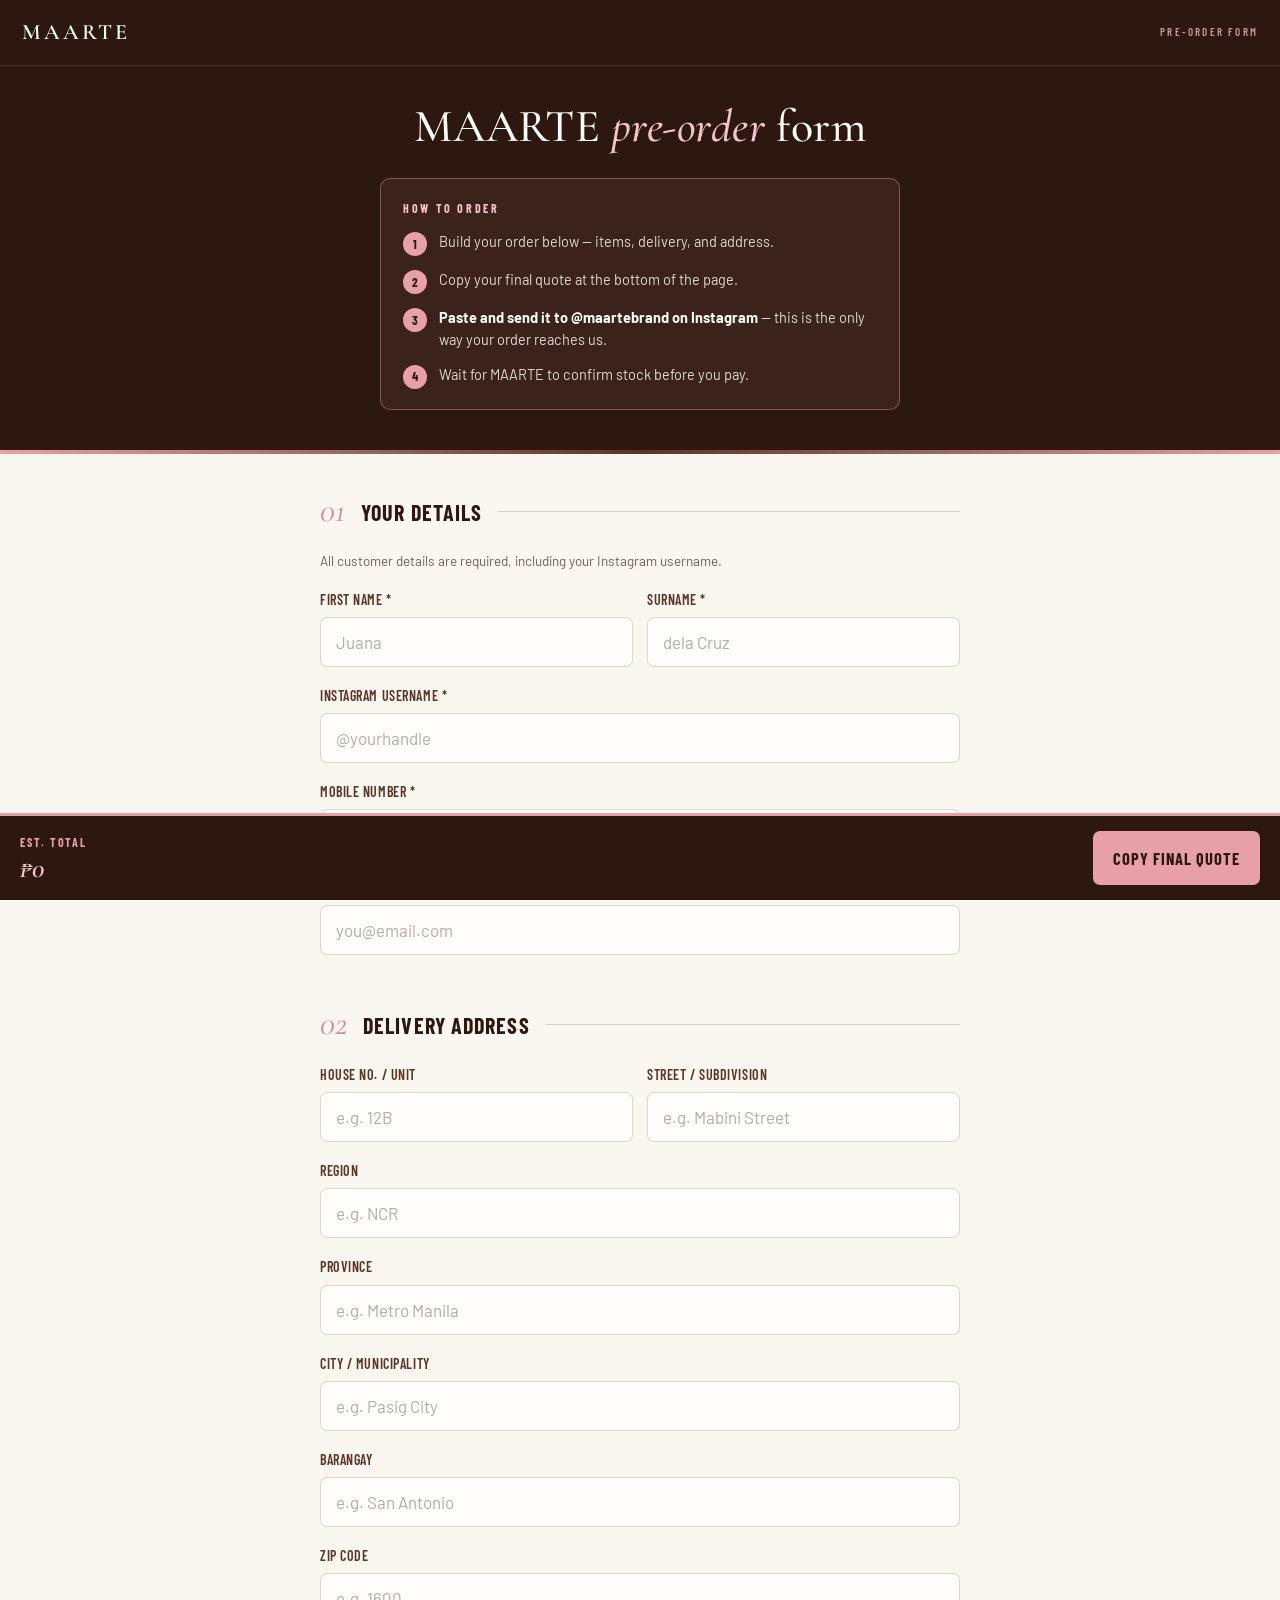
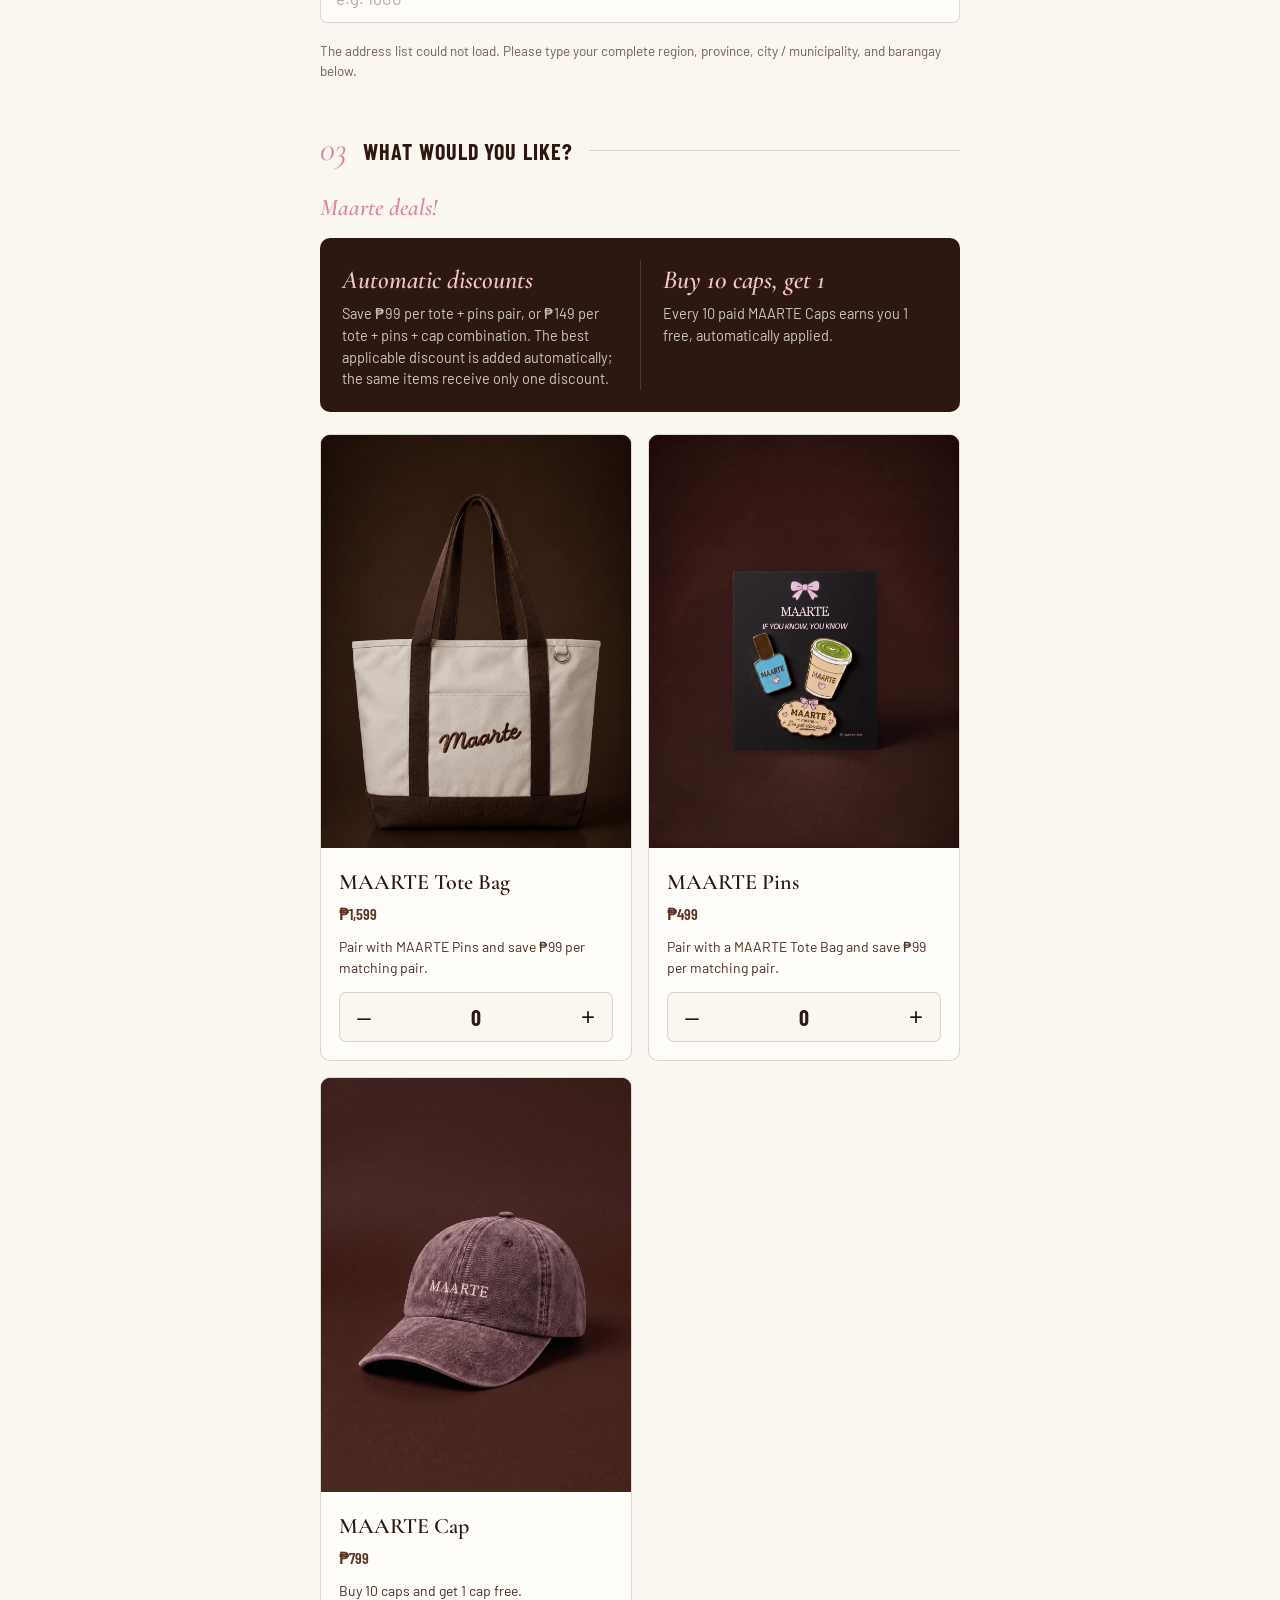
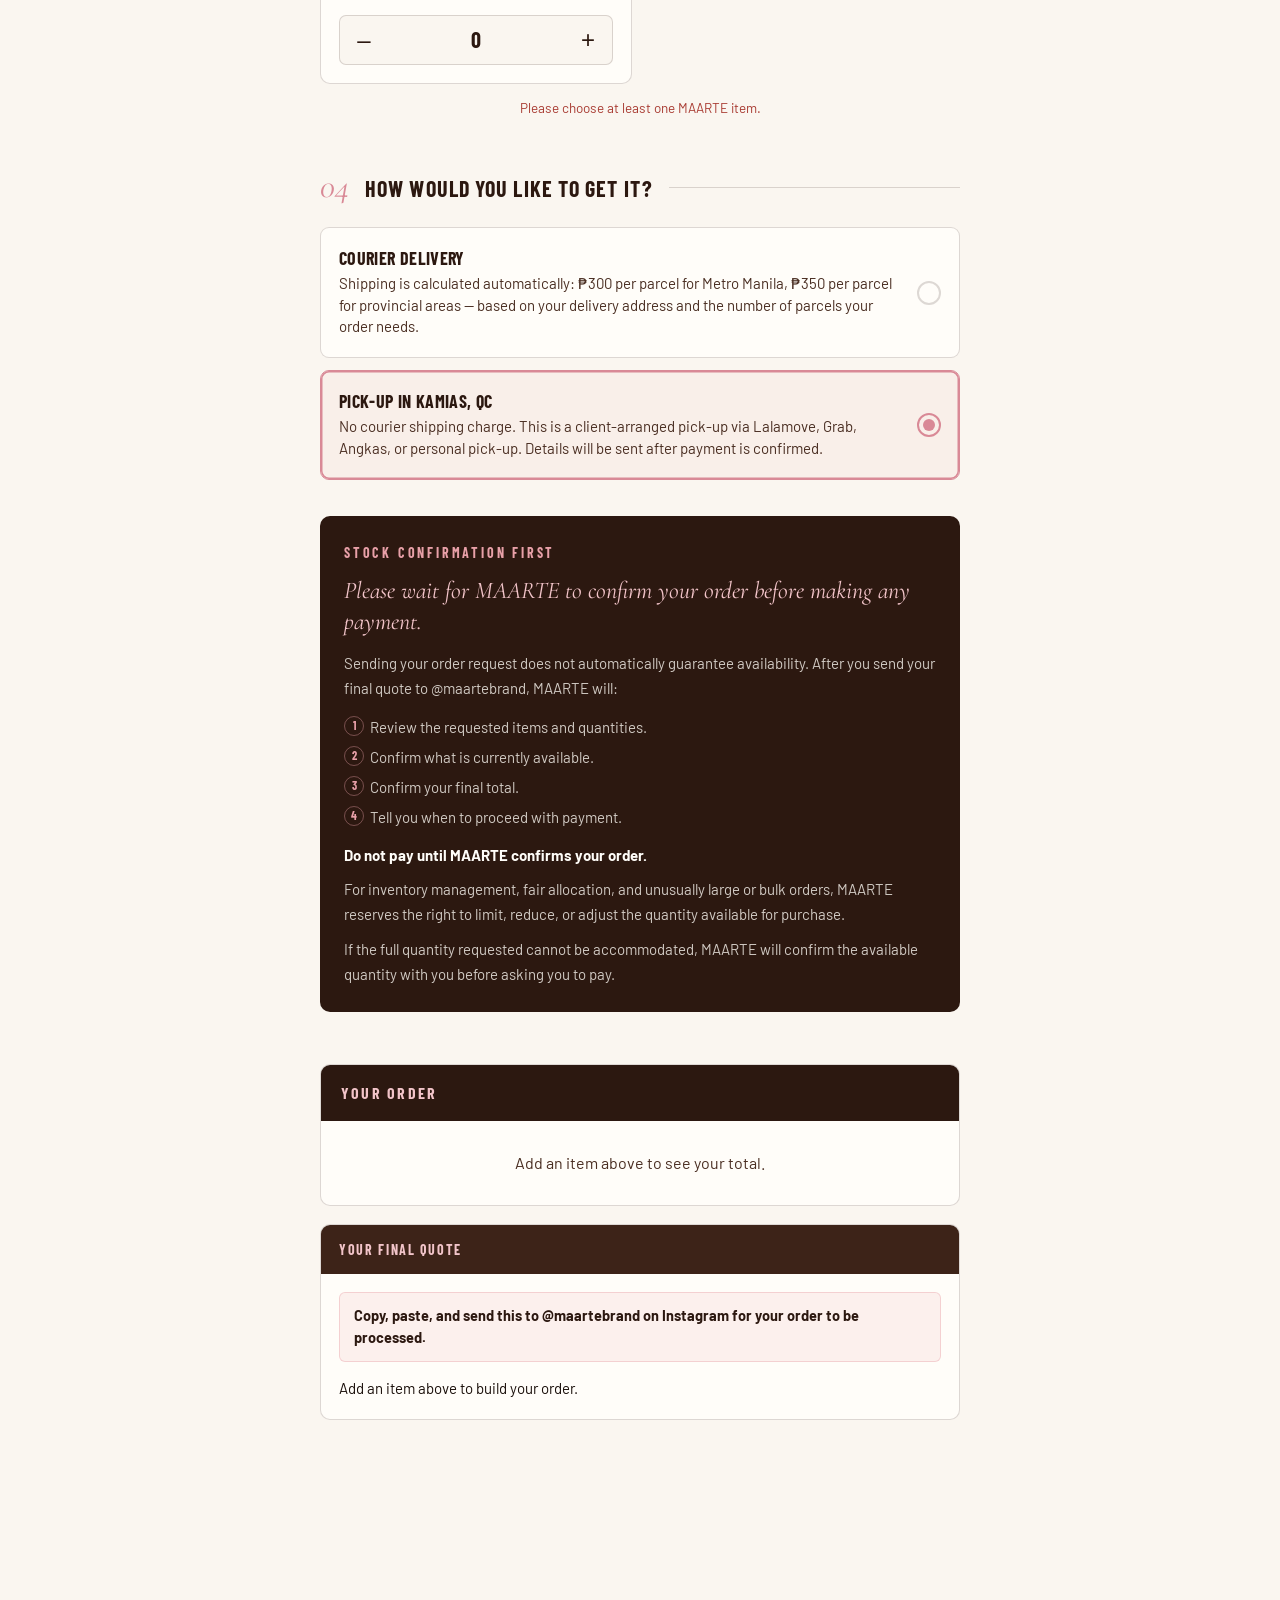
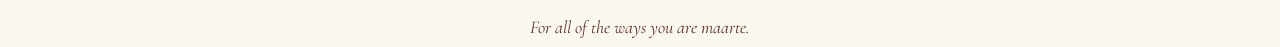
==== commit 567511b1: "Rename index (2).html to index.html" ====
--- a/index.html
+++ b/index.html
@@ -1,308 +1,801 @@
 <!DOCTYPE html>
 <html lang="en">
 <head>
-  <meta charset="UTF-8" />
-  <meta name="viewport" content="width=device-width, initial-scale=1.0" />
-  <meta name="theme-color" content="#2C1810" />
-  <title>MAARTE Pre-Order Form</title>
-  <link rel="preconnect" href="https://fonts.googleapis.com">
-  <link rel="preconnect" href="https://fonts.gstatic.com" crossorigin>
-  <link href="https://fonts.googleapis.com/css2?family=Barlow:wght@400;500;600;700&family=Barlow+Condensed:wght@600;700&family=Cormorant+Garamond:ital,wght@0,600;1,600&display=swap" rel="stylesheet">
-  <link rel="stylesheet" href="styles.css" />
+<meta charset="UTF-8">
+<meta name="viewport" content="width=device-width, initial-scale=1.0, viewport-fit=cover">
+<title>MAARTE — Pre-order form</title>
+<link href="https://fonts.googleapis.com/css2?family=Cormorant+Garamond:ital,wght@0,300;0,400;0,500;0,600;1,300;1,400;1,500&family=Barlow+Condensed:wght@500;600;700&family=Barlow:wght@300;400;500;600&display=swap" rel="stylesheet">
+<style>
+  :root{
+    --espresso:#2C1810; --espresso-mid:#3D2318; --espresso-light:#5C3527;
+    --peony:#E8A0A8; --peony-deep:#D98996; --peony-light:#F2C4C9; --cream:#FAF6F0; --warm-white:#FFFDF9;
+    --text-dark:#1A0F0A; --text-mid:#4A2E22; --border:rgba(44,24,16,0.16); --border-pink:rgba(232,160,168,0.4);
+    --danger:#A83B32; --danger-bg:rgba(168,59,50,0.08);
+  }
+  *{margin:0;padding:0;box-sizing:border-box;}
+  html{scroll-behavior:smooth;}
+  body{background:var(--cream);font-family:'Barlow',sans-serif;color:var(--text-dark);font-size:17px;line-height:1.5;-webkit-text-size-adjust:100%;}
+  :focus-visible{outline:2.5px solid var(--peony-deep);outline-offset:2px;}
+
+  /* MASTHEAD */
+  .masthead{background:var(--espresso);padding:16px 22px;display:flex;justify-content:space-between;align-items:center;position:sticky;top:0;z-index:30;border-bottom:1px solid rgba(232,160,168,0.15);}
+  .masthead-brand{font-family:'Cormorant Garamond',serif;font-size:22px;font-weight:600;letter-spacing:0.14em;color:var(--warm-white);}
+  .masthead-label{font-family:'Barlow Condensed',sans-serif;font-size:11px;font-weight:600;letter-spacing:0.2em;text-transform:uppercase;color:var(--peony-light);opacity:0.75;}
+
+  /* HERO */
+  .hero{background:var(--espresso);padding:36px 22px 44px;text-align:center;position:relative;}
+  .hero::after{content:'';position:absolute;bottom:0;left:0;right:0;height:4px;background:linear-gradient(90deg,var(--peony),var(--espresso-light),var(--peony));}
+  .hero-title{font-family:'Cormorant Garamond',serif;font-size:46px;font-weight:500;color:var(--warm-white);line-height:1.05;letter-spacing:0.01em;}
+  .hero-title em{font-style:italic;color:var(--peony-light);}
+
+  .how-to{max-width:520px;margin:28px auto 0;background:rgba(232,160,168,0.08);border:1.5px solid var(--border-pink);border-radius:10px;padding:20px 22px;text-align:left;}
+  .how-to-label{font-family:'Barlow Condensed',sans-serif;font-size:12px;font-weight:700;letter-spacing:0.22em;text-transform:uppercase;color:var(--peony-light);margin-bottom:14px;}
+  .how-to-list{list-style:none;display:flex;flex-direction:column;gap:13px;}
+  .how-to-list li{display:flex;gap:12px;align-items:flex-start;font-size:14.5px;color:rgba(250,246,240,0.86);line-height:1.5;}
+  .how-num{flex-shrink:0;width:24px;height:24px;border-radius:50%;background:var(--peony);color:var(--espresso);font-family:'Barlow Condensed',sans-serif;font-size:13px;font-weight:700;display:flex;align-items:center;justify-content:center;margin-top:1px;}
+  .how-to-list li b{color:var(--warm-white);}
+
+  .wrap{max-width:1140px;margin:0 auto;padding:0 20px 180px;}
+  .wrap-inner{max-width:640px;margin:0 auto;}
+
+  /* SECTION HEADER */
+  .sec{margin-top:52px;}
+  .sec:first-of-type{margin-top:40px;}
+  .sec-head{display:flex;align-items:baseline;gap:16px;margin-bottom:22px;}
+  .sec-num{font-family:'Cormorant Garamond',serif;font-style:italic;font-size:34px;color:var(--peony-deep);line-height:1;flex-shrink:0;}
+  .sec-title{font-family:'Barlow Condensed',sans-serif;font-size:22px;font-weight:700;letter-spacing:0.05em;color:var(--espresso);text-transform:uppercase;}
+  .sec-rule{flex:1;height:1px;background:var(--border);align-self:center;}
+
+  .field{margin-bottom:18px;}
+  .row2{display:flex;gap:14px;}
+  .row2 .field{flex:1;min-width:0;}
+  label.fl{display:block;font-family:'Barlow Condensed',sans-serif;font-size:14px;font-weight:600;letter-spacing:0.04em;color:var(--espresso-light);margin-bottom:7px;text-transform:uppercase;}
+  label.fl .opt{color:var(--text-mid);font-weight:400;font-size:13px;text-transform:none;letter-spacing:0;opacity:0.65;}
+  input,select{width:100%;background:var(--warm-white);border:1.5px solid var(--border);border-radius:7px;padding:14px 15px;font-family:'Barlow',sans-serif;font-size:17px;color:var(--text-dark);}
+  input::placeholder{color:rgba(74,46,34,0.4);}
+  input:focus,select:focus{outline:none;border-color:var(--peony-deep);box-shadow:0 0 0 3px rgba(232,160,168,0.22);}
+  input:disabled,select:disabled{background:rgba(44,24,16,0.04);color:rgba(74,46,34,0.4);cursor:not-allowed;}
+  select{appearance:none;-webkit-appearance:none;background-image:url("data:image/svg+xml;utf8,<svg xmlns='http://www.w3.org/2000/svg' width='16' height='16' viewBox='0 0 12 12'><path d='M2 4l4 4 4-4' fill='none' stroke='%235C3527' stroke-width='1.6'/></svg>");background-repeat:no-repeat;background-position:right 15px center;padding-right:42px;}
+  .field.err input,.field.err select{border-color:var(--danger);}
+  .err-msg{display:none;font-size:13.5px;color:var(--danger);margin-top:6px;}
+  .field.err .err-msg{display:block;}
+  .addr-hint{font-size:14px;color:var(--text-mid);opacity:0.7;margin:-8px 0 18px;}
+
+  /* PROMO BANNER */
+  .promo-eyebrow{font-family:'Cormorant Garamond',serif;font-style:italic;font-size:24px;font-weight:600;color:var(--peony-deep);margin-bottom:12px;}
+  .promo-banner{background:var(--espresso);border-radius:10px;padding:22px 22px;margin-bottom:22px;display:flex;gap:22px;flex-wrap:wrap;}
+  .promo-item{flex:1;min-width:220px;}
+  .promo-amt{font-family:'Cormorant Garamond',serif;font-style:italic;font-size:26px;color:var(--peony-light);font-weight:600;}
+  .promo-desc{font-size:14.5px;color:rgba(250,246,240,0.78);margin-top:4px;line-height:1.5;}
+  .promo-divider{width:1px;background:rgba(232,160,168,0.2);align-self:stretch;}
+
+  /* PRODUCT GRID */
+  .pgrid{display:grid;grid-template-columns:repeat(2,1fr);gap:16px;}
+  .pcard{background:var(--warm-white);border:1.5px solid var(--border);border-radius:10px;overflow:hidden;display:flex;flex-direction:column;}
+  .pimg-wrap{width:100%;aspect-ratio:3/4;background:linear-gradient(135deg,var(--espresso-mid),var(--espresso));position:relative;overflow:hidden;}
+  .pimg-wrap img{width:100%;height:100%;object-fit:contain;display:block;}
+  .pbody{padding:18px;display:flex;flex-direction:column;flex:1;}
+  .pname{font-family:'Cormorant Garamond',serif;font-size:22px;font-weight:600;color:var(--espresso);}
+  .pprice{font-family:'Barlow Condensed',sans-serif;font-size:16px;font-weight:600;color:var(--espresso-light);margin-top:3px;}
+  .ppromo{font-size:14px;color:var(--text-mid);margin-top:10px;line-height:1.5;flex:1;}
+  .pfree-tag{display:inline-block;margin-top:10px;background:rgba(232,160,168,0.16);border:1px solid var(--border-pink);border-radius:5px;padding:5px 10px;font-family:'Barlow Condensed',sans-serif;font-size:12.5px;font-weight:700;letter-spacing:0.06em;color:var(--espresso-light);text-transform:uppercase;}
+  .stepper{display:flex;align-items:center;justify-content:space-between;margin-top:14px;background:var(--cream);border-radius:7px;border:1.5px solid var(--border);}
+  .sbtn{width:48px;height:48px;background:none;border:none;color:var(--espresso);font-size:24px;line-height:1;cursor:pointer;display:flex;align-items:center;justify-content:center;-webkit-tap-highlight-color:transparent;flex-shrink:0;}
+  .sbtn:active{color:var(--peony-deep);}
+  .qv{flex:1;text-align:center;font-family:'Barlow Condensed',sans-serif;font-size:22px;font-weight:700;color:var(--espresso);}
+
+  /* DELIVERY PILLS */
+  .pills{display:flex;flex-direction:column;gap:12px;}
+  .pill{background:var(--warm-white);border:1.5px solid var(--border);border-radius:9px;padding:19px 18px;cursor:pointer;display:flex;justify-content:space-between;align-items:center;gap:14px;-webkit-tap-highlight-color:transparent;text-align:left;width:100%;font-family:inherit;}
+  .pill.active{border-color:var(--peony-deep);background:rgba(232,160,168,0.09);box-shadow:0 0 0 1.5px var(--peony-deep) inset;}
+  .p-t{font-family:'Barlow Condensed',sans-serif;font-size:18px;font-weight:700;letter-spacing:0.02em;color:var(--espresso);text-transform:uppercase;}
+  .p-s{font-size:15px;color:var(--text-mid);margin-top:4px;line-height:1.45;}
+  .p-mark{width:24px;height:24px;border-radius:50%;border:2px solid var(--border);flex-shrink:0;position:relative;}
+  .pill.active .p-mark{border-color:var(--peony-deep);}
+  .pill.active .p-mark::after{content:'';position:absolute;inset:4px;border-radius:50%;background:var(--peony-deep);}
+
+  /* STOCK NOTICE */
+  .stock-notice{background:var(--espresso);border-radius:10px;padding:26px 24px;margin-top:36px;}
+  .stock-label{font-family:'Barlow Condensed',sans-serif;font-size:14px;font-weight:700;letter-spacing:0.2em;text-transform:uppercase;color:var(--peony);margin-bottom:12px;}
+  .stock-headline{font-family:'Cormorant Garamond',serif;font-style:italic;font-size:24px;color:var(--peony-light);margin-bottom:14px;line-height:1.3;}
+  .stock-text{font-size:15px;color:rgba(250,246,240,0.8);line-height:1.65;margin-bottom:10px;}
+  .stock-text:last-child{margin-bottom:0;}
+  .stock-text b{color:var(--warm-white);}
+  .stock-steps{margin:14px 0;padding-left:0;list-style:none;}
+  .stock-steps li{font-size:15px;color:rgba(250,246,240,0.8);line-height:1.6;padding-left:26px;position:relative;margin-bottom:6px;}
+  .stock-steps li::before{content:counter(s);counter-increment:s;position:absolute;left:0;top:1px;font-family:'Barlow Condensed',sans-serif;font-size:12px;font-weight:700;color:var(--peony);width:18px;height:18px;border:1px solid rgba(232,160,168,0.4);border-radius:50%;display:flex;align-items:center;justify-content:center;}
+  .stock-steps{counter-reset:s;}
+
+  .helper{font-size:13.5px;color:var(--text-mid);opacity:0.75;margin-top:10px;line-height:1.5;}
+
+  /* SUMMARY */
+  .summary{background:var(--warm-white);border:1.5px solid var(--border);border-radius:10px;overflow:hidden;margin-top:52px;}
+  .summary-head{background:var(--espresso);padding:16px 20px;font-family:'Barlow Condensed',sans-serif;font-size:16px;font-weight:700;letter-spacing:0.14em;text-transform:uppercase;color:var(--peony-light);}
+  .summary-body{padding:20px;}
+  .sum-row{display:flex;justify-content:space-between;gap:14px;font-size:16px;padding:7px 0;color:var(--text-dark);}
+  .sum-row.promo{color:var(--peony-deep);font-weight:600;}
+  .sum-row.ship{color:var(--text-mid);}
+  .sum-row.total{border-top:2px solid var(--border);margin-top:10px;padding-top:16px;align-items:baseline;}
+  .sum-row.total .lbl{font-family:'Barlow Condensed',sans-serif;font-size:15px;font-weight:700;text-transform:uppercase;letter-spacing:0.1em;color:var(--espresso-light);}
+  .sum-row.total .amt{font-family:'Cormorant Garamond',serif;font-size:36px;font-weight:600;font-style:italic;color:var(--espresso);}
+  .sum-caveat{font-size:13px;color:var(--text-mid);opacity:0.7;margin-top:10px;line-height:1.5;}
+  .sum-empty{font-size:16px;color:var(--text-mid);text-align:center;padding:10px 0;}
+
+  .copy-block{background:var(--warm-white);border:1.5px solid var(--border);border-radius:10px;overflow:hidden;margin-top:18px;}
+  .copy-head{background:var(--espresso-mid);padding:14px 18px;font-family:'Barlow Condensed',sans-serif;font-size:14px;font-weight:700;letter-spacing:0.12em;text-transform:uppercase;color:var(--peony-light);}
+  .copy-instruction{font-size:14.5px;color:var(--espresso);line-height:1.5;background:rgba(232,160,168,0.14);border:1px solid var(--border-pink);border-radius:6px;padding:12px 14px;margin-bottom:14px;}
+  .copy-body{padding:18px;}
+  .copy-text,.copy-fallback{font-size:15px;line-height:1.7;color:var(--text-dark);white-space:pre-wrap;font-family:'Barlow',monospace;}
+  .copy-fallback{display:none;width:100%;min-height:220px;border:1.5px solid var(--peony-deep);border-radius:7px;padding:14px;resize:vertical;background:var(--cream);}
+  .copy-fallback.show{display:block;}
+  .copy-fail-msg{display:none;font-size:14px;color:var(--danger);margin-top:10px;}
+  .copy-fail-msg.show{display:block;}
+
+  .footer{text-align:center;padding:14px 20px 6px;}
+  .footer .fb{font-family:'Cormorant Garamond',serif;font-size:18px;font-style:italic;color:var(--espresso-light);}
+
+  /* STICKY BAR */
+  .bar{position:fixed;left:0;right:0;bottom:0;background:var(--espresso);border-top:3px solid var(--peony);padding:15px 20px calc(15px + env(safe-area-inset-bottom));display:flex;align-items:center;gap:16px;z-index:20;}
+  .bar-eq{flex:1;min-width:0;}
+  .bar-label{font-family:'Barlow Condensed',sans-serif;font-size:12px;font-weight:700;letter-spacing:0.16em;text-transform:uppercase;color:var(--peony);}
+  .bar-total{font-family:'Cormorant Garamond',serif;font-size:28px;font-weight:600;color:var(--peony-light);font-style:italic;line-height:1.1;margin-top:2px;}
+  .bar-btn{background:var(--peony);color:var(--espresso);border:none;border-radius:7px;padding:17px 20px;font-family:'Barlow Condensed',sans-serif;font-size:16.5px;font-weight:700;letter-spacing:0.06em;text-transform:uppercase;cursor:pointer;flex-shrink:0;-webkit-tap-highlight-color:transparent;}
+  .bar-btn:disabled{opacity:0.4;cursor:not-allowed;}
+
+  /* SUCCESS OVERLAY */
+  .overlay{position:fixed;inset:0;background:rgba(26,15,10,0.72);z-index:50;display:none;align-items:flex-end;justify-content:center;}
+  .overlay.show{display:flex;}
+  @media (min-width:640px){ .overlay{align-items:center;} }
+  .success-sheet{background:var(--cream);width:100%;max-width:520px;border-radius:16px 16px 0 0;padding:32px 26px calc(28px + env(safe-area-inset-bottom));max-height:88vh;overflow-y:auto;}
+  @media (min-width:640px){ .success-sheet{border-radius:16px;} }
+  .success-eyebrow{font-family:'Barlow Condensed',sans-serif;font-size:12px;font-weight:700;letter-spacing:0.2em;text-transform:uppercase;color:var(--peony-deep);}
+  .success-title{font-family:'Cormorant Garamond',serif;font-size:30px;font-weight:600;color:var(--espresso);margin-top:8px;line-height:1.15;}
+  .success-step{display:flex;gap:14px;margin-top:24px;align-items:flex-start;}
+  .success-num{width:30px;height:30px;border-radius:50%;background:var(--espresso);color:var(--peony-light);font-family:'Cormorant Garamond',serif;font-size:15px;font-weight:600;display:flex;align-items:center;justify-content:center;flex-shrink:0;}
+  .success-step.done .success-num{background:var(--peony-deep);color:var(--espresso);}
+  .success-step-t{font-family:'Barlow Condensed',sans-serif;font-size:15.5px;font-weight:700;letter-spacing:0.02em;color:var(--espresso);text-transform:uppercase;}
+  .success-step-s{font-size:14.5px;color:var(--text-mid);margin-top:3px;line-height:1.5;}
+  .ig-btn{display:block;width:100%;text-align:center;text-decoration:none;background:var(--espresso);color:var(--peony-light);border-radius:8px;padding:16px;font-family:'Barlow Condensed',sans-serif;font-size:16px;font-weight:700;letter-spacing:0.08em;text-transform:uppercase;margin-top:22px;}
+  .success-note{font-size:13.5px;color:var(--text-mid);opacity:0.8;line-height:1.55;margin-top:16px;}
+  .success-actions{display:flex;gap:10px;margin-top:16px;}
+  .ghost-btn{flex:1;background:none;border:1.5px solid var(--border);color:var(--espresso-light);border-radius:7px;padding:13px;font-family:'Barlow Condensed',sans-serif;font-size:13.5px;font-weight:600;letter-spacing:0.06em;text-transform:uppercase;cursor:pointer;}
+  .close-x{position:absolute;top:16px;right:18px;background:none;border:none;font-size:22px;color:var(--text-mid);cursor:pointer;line-height:1;}
+  .success-sheet{position:relative;}
+
+  @media (max-width:900px){ .pgrid{grid-template-columns:1fr;} }
+  @media (max-width:640px){
+    .hero-title{font-size:34px;}
+    .row2{flex-direction:column;gap:0;}
+    .bar-total{font-size:24px;} .bar-btn{padding:15px 16px;font-size:14.5px;}
+    .promo-banner{flex-direction:column;gap:14px;}
+    .promo-divider{display:none;}
+  }
+</style>
 </head>
 <body>
-  <header class="hero">
-    <div class="brand-mark">
-      <div class="logo-text">MAARTE</div>
-      <div class="pink-rule"></div>
-      <div class="preorder-kicker">PRE-ORDER</div>
-    </div>
-  </header>
-
-  <main class="page-shell">
-    <section class="intro card">
-      <p class="eyebrow">PLACE YOUR <span>ORDER</span></p>
-      <h1>MAARTE PRE-ORDER FORM</h1>
-      <p>Complete the form below to reserve your MAARTE items. Please review your information, delivery details, order summary, and payment details carefully before submitting.</p>
-    </section>
-
-    <form id="preorderForm" novalidate>
-      <section class="section card">
-        <div class="section-heading">
-          <span class="section-number">01</span>
-          <h2>YOUR DETAILS</h2>
+
+<div class="masthead">
+  <div class="masthead-brand">MAARTE</div>
+  <div class="masthead-label">Pre-order form</div>
+</div>
+
+<div class="hero">
+  <div class="hero-title">MAARTE <em>pre-order</em> form</div>
+
+  <div class="how-to">
+    <div class="how-to-label">How to order</div>
+    <ol class="how-to-list">
+      <li><span class="how-num">1</span><span>Build your order below — items, delivery, and address.</span></li>
+      <li><span class="how-num">2</span><span>Copy your final quote at the bottom of the page.</span></li>
+      <li><span class="how-num">3</span><span><b>Paste and send it to @maartebrand on Instagram</b> — this is the only way your order reaches us.</span></li>
+      <li><span class="how-num">4</span><span>Wait for MAARTE to confirm stock before you pay.</span></li>
+    </ol>
+  </div>
+</div>
+
+<div class="wrap">
+  <div class="wrap-inner">
+
+    <!-- 01 DETAILS -->
+    <div class="sec">
+      <div class="sec-head"><span class="sec-num">01</span><span class="sec-title">Your details</span><span class="sec-rule"></span></div>
+      <p class="helper" style="margin-bottom:18px">All customer details are required, including your Instagram username.</p>
+      <div class="row2">
+        <div class="field" id="f-first"><label class="fl" for="fFirst">First name <span aria-hidden="true">*</span></label><input type="text" id="fFirst" required aria-required="true" oninput="onField()" placeholder="Juana"><div class="err-msg">Please enter your first name.</div></div>
+        <div class="field" id="f-last"><label class="fl" for="fLast">Surname <span aria-hidden="true">*</span></label><input type="text" id="fLast" required aria-required="true" oninput="onField()" placeholder="dela Cruz"><div class="err-msg">Please enter your surname.</div></div>
+      </div>
+      <div class="field" id="f-ig"><label class="fl" for="fIG">Instagram username <span aria-hidden="true">*</span></label><input type="text" id="fIG" required aria-required="true" oninput="onField()" placeholder="@yourhandle"><div class="err-msg">Please enter your Instagram username (e.g. @yourhandle), not a profile link.</div></div>
+      <div class="field" id="f-mobile"><label class="fl" for="fMobile">Mobile number <span aria-hidden="true">*</span></label><input type="tel" id="fMobile" required aria-required="true" oninput="onField()" placeholder="0917 123 4567"><div class="err-msg">Please enter a valid mobile number.</div></div>
+      <div class="field" id="f-email"><label class="fl" for="fEmail">Email address <span aria-hidden="true">*</span></label><input type="email" id="fEmail" required aria-required="true" oninput="onField()" placeholder="you@email.com"><div class="err-msg">Please enter a valid email address.</div></div>
+    </div>
+
+    <!-- 02 ADDRESS -->
+    <div class="sec">
+      <div class="sec-head"><span class="sec-num">02</span><span class="sec-title">Delivery address</span><span class="sec-rule"></span></div>
+      <p class="addr-hint" id="addrHint">Required only if you choose courier delivery in section 04. Skip this if you're picking up in Kamias, QC.</p>
+      <div class="row2">
+        <div class="field" id="f-house"><label class="fl" for="aHouse">House no. / unit</label><input type="text" id="aHouse" oninput="onField()" placeholder="e.g. 12B"><div class="err-msg">Please enter your house number or unit.</div></div>
+        <div class="field" id="f-street"><label class="fl" for="aStreet">Street / subdivision</label><input type="text" id="aStreet" oninput="onField()" placeholder="e.g. Mabini Street"><div class="err-msg">Please enter your street or subdivision.</div></div>
+      </div>
+      <div class="field" id="f-region"><label class="fl" for="aRegion">Region</label><select id="aRegion" onchange="onRegionChange()"><option value="">Select your region</option></select><div class="err-msg">Please select your region.</div></div>
+      <div class="field" id="f-province"><label class="fl" for="aProvince">Province <span class="opt" id="provOpt"></span></label><select id="aProvince" onchange="onProvinceChange()" disabled><option value="">Select region first</option></select><div class="err-msg">Please select your province.</div></div>
+      <div class="field" id="f-city"><label class="fl" for="aCity">City / municipality</label><select id="aCity" onchange="onCityChange()" disabled><option value="">Select province first</option></select><div class="err-msg">Please select your city or municipality.</div></div>
+      <div class="field" id="f-brgy"><label class="fl" for="aBrgy">Barangay</label><select id="aBrgy" onchange="onField()" disabled><option value="">Select city first</option></select><div class="err-msg">Please select your barangay.</div></div>
+      <div class="field" id="f-zip"><label class="fl" for="aZip">ZIP code</label><input type="tel" id="aZip" maxlength="4" inputmode="numeric" oninput="onField()" placeholder="e.g. 1600"><div class="err-msg">Please enter a 4-digit ZIP code.</div></div>
+      <p class="helper" id="addrApiNote"></p>
+    </div>
+
+    <!-- 03 PRODUCTS -->
+    <div class="sec">
+      <div class="sec-head"><span class="sec-num">03</span><span class="sec-title">What would you like?</span><span class="sec-rule"></span></div>
+
+      <div class="promo-eyebrow">Maarte deals!</div>
+      <div class="promo-banner">
+        <div class="promo-item">
+          <div class="promo-amt">Automatic discounts</div>
+          <div class="promo-desc">Save ₱99 per tote + pins pair, or ₱149 per tote + pins + cap combination. The best applicable discount is added automatically; the same items receive only one discount.</div>
         </div>
-
-        <div class="grid two">
-          <label><span>First Name *</span><input id="firstName" name="firstName" type="text" placeholder="Juana" maxlength="50" required></label>
-          <label><span>Surname *</span><input id="surname" name="surname" type="text" placeholder="dela Cruz" maxlength="50" required></label>
+        <div class="promo-divider"></div>
+        <div class="promo-item">
+          <div class="promo-amt">Buy 10 caps, get 1</div>
+          <div class="promo-desc">Every 10 paid MAARTE Caps earns you 1 free, automatically applied.</div>
         </div>
-
-        <div class="grid two">
-          <label><span>Instagram Username *</span><input id="instagram" name="instagram" type="text" placeholder="@username" required></label>
-          <label><span>Mobile Number *</span><input id="mobile" name="mobile" type="tel" inputmode="numeric" placeholder="0917 123 4567" required></label>
-        </div>
-
-        <label><span>Email Address *</span><input id="email" name="email" type="email" placeholder="you@email.com" required></label>
-      </section>
-
-      <section class="section card">
-        <div class="section-heading">
-          <span class="section-number">02</span>
-          <h2>DELIVERY ADDRESS</h2>
-        </div>
-
-        <div class="grid two">
-          <label><span>House No. / Unit *</span><input id="house" name="house" type="text" placeholder="12B" required></label>
-          <label><span>Street / Subdivision *</span><input id="street" name="street" type="text" placeholder="Mabini Street" required></label>
-        </div>
-
-        <label>
-          <span>Region *</span>
-          <select id="region" name="region" required>
-            <option value="">Loading Philippine regions...</option>
-          </select>
-        </label>
-
-        <div class="grid two">
-          <label>
-            <span>Province *</span>
-            <select id="province" name="province" required disabled>
-              <option value="">Select a region first</option>
-            </select>
-          </label>
-          <label>
-            <span>City / Municipality *</span>
-            <select id="city" name="city" required disabled>
-              <option value="">Select a province first</option>
-            </select>
-          </label>
-        </div>
-
-        <div class="grid two">
-          <label>
-            <span>Barangay *</span>
-            <select id="barangay" name="barangay" required disabled>
-              <option value="">Select a city / municipality first</option>
-            </select>
-          </label>
-          <label><span>ZIP Code *</span><input id="zip" name="zip" type="text" inputmode="numeric" maxlength="4" pattern="\d{4}" placeholder="1600" required></label>
-        </div>
-
-        <p class="helper-note">The address fields use cascading Philippine location data: Region → Province → City/Municipality → Barangay.</p>
-      </section>
-
-      <section class="section card">
-        <div class="section-heading">
-          <span class="section-number">03</span>
-          <h2>WHAT WOULD YOU LIKE?</h2>
-        </div>
-
-        <div class="promo-mechanics">
-          <strong>PRE-ORDER PROMO MECHANICS</strong>
-          <p><b>₱99 OFF</b> for every matching <b>1 MAARTE Tote Bag + 1 MAARTE Pins</b> pair in the same order.</p>
-          <p><b>Buy 10 MAARTE Caps and get 1 cap free.</b> The free-cap value is deducted automatically.</p>
-          <p>All applicable discounts are calculated automatically in your order summary.</p>
-        </div>
-
-        <div class="products">
-          <article class="product-card">
-            <div class="product-image"><img src="assets/tote.png" alt="MAARTE Tote Bag"></div>
-            <div class="product-copy">
-              <div class="product-topline"><h3>MAARTE Tote Bag</h3><div class="price">₱1,599</div></div>
-              <p class="promo">Pair with MAARTE Pins and save ₱99 per matching pair.</p>
-              <div class="qty-row">
-                <span>Quantity</span>
-                <div class="stepper">
-                  <button type="button" class="qty-btn" data-action="minus" data-target="toteQty" aria-label="Decrease tote quantity">−</button>
-                  <input id="toteQty" type="number" min="0" step="1" value="0" aria-label="Tote quantity">
-                  <button type="button" class="qty-btn" data-action="plus" data-target="toteQty" aria-label="Increase tote quantity">+</button>
-                </div>
-              </div>
-            </div>
-          </article>
-
-          <article class="product-card">
-            <div class="product-image"><img src="assets/pins.png" alt="MAARTE Pins"></div>
-            <div class="product-copy">
-              <div class="product-topline"><h3>MAARTE Pins</h3><div class="price">₱499</div></div>
-              <p class="promo">Pair with a MAARTE Tote Bag and save ₱99 per matching pair.</p>
-              <div class="qty-row">
-                <span>Quantity</span>
-                <div class="stepper">
-                  <button type="button" class="qty-btn" data-action="minus" data-target="pinsQty" aria-label="Decrease pins quantity">−</button>
-                  <input id="pinsQty" type="number" min="0" step="1" value="0" aria-label="Pins quantity">
-                  <button type="button" class="qty-btn" data-action="plus" data-target="pinsQty" aria-label="Increase pins quantity">+</button>
-                </div>
-              </div>
-            </div>
-          </article>
-
-          <article class="product-card">
-            <div class="product-image cap-image"><img src="assets/cap.png" alt="MAARTE Cap"></div>
-            <div class="product-copy">
-              <div class="product-topline"><h3>MAARTE Cap</h3><div class="price">₱799</div></div>
-              <p class="promo">Buy 10 caps and get 1 cap free.</p>
-              <div class="qty-row">
-                <span>Quantity</span>
-                <div class="stepper">
-                  <button type="button" class="qty-btn" data-action="minus" data-target="capsQty" aria-label="Decrease cap quantity">−</button>
-                  <input id="capsQty" type="number" min="0" step="1" value="0" aria-label="Cap quantity">
-                  <button type="button" class="qty-btn" data-action="plus" data-target="capsQty" aria-label="Increase cap quantity">+</button>
-                </div>
-              </div>
-            </div>
-          </article>
-        </div>
-      </section>
-
-      <section class="section card">
-        <div class="section-heading">
-          <span class="section-number">04</span>
-          <h2>DELIVERY METHOD</h2>
-        </div>
-
-        <div class="delivery-options">
-          <label class="radio-card">
-            <input type="radio" name="deliveryMethod" value="Courier Delivery" required>
-            <span class="radio-dot"></span>
-            <span>
-              <strong>Courier Delivery</strong>
-              <small>Shipping will be calculated automatically from your address and order size.</small>
-            </span>
-          </label>
-
-          <label class="radio-card">
-            <input type="radio" name="deliveryMethod" value="Pick-up in Kamias, QC" required>
-            <span class="radio-dot"></span>
-            <span>
-              <strong>Pick-up in Kamias, QC</strong>
-              <small>No courier shipping charge.</small>
-            </span>
-          </label>
-        </div>
-      </section>
-
-      <section class="section card">
-        <div class="section-heading">
-          <span class="section-number">05</span>
-          <h2>PAYMENT METHOD</h2>
-        </div>
-
-        <div class="delivery-options">
-          <label class="radio-card">
-            <input type="radio" name="paymentMethod" value="GCash" required>
-            <span class="radio-dot"></span>
-            <span><strong>GCash</strong><small>Scan the payment QR code shown below.</small></span>
-          </label>
-          <label class="radio-card">
-            <input type="radio" name="paymentMethod" value="Bank Transfer" required>
-            <span class="radio-dot"></span>
-            <span><strong>Bank Transfer</strong><small>Use the BPI QR code shown below.</small></span>
-          </label>
-          <label class="radio-card">
-            <input type="radio" name="paymentMethod" value="PayPal" required>
-            <span class="radio-dot"></span>
-            <span><strong>PayPal</strong><small>Select this if paying through MAARTE's PayPal account.</small></span>
-          </label>
-        </div>
-
-        <div id="paymentDetails" class="payment-details hidden">
-          <div id="gcashDetails" class="qr-panel hidden">
-            <h3>GCash</h3>
-            <img src="assets/gcash-qr.png" alt="MAARTE GCash payment QR code">
-          </div>
-
-          <div id="bankDetails" class="qr-panel hidden">
-            <h3>BPI Bank Transfer</h3>
-            <img src="assets/bpi-qr.png" alt="MAARTE BPI payment QR code">
-          </div>
-
-          <div id="paypalDetails" class="paypal-panel hidden">
-            <h3>PayPal</h3>
-            <p>Use the official MAARTE PayPal payment details provided by the brand. No PayPal QR code was supplied with this form.</p>
-          </div>
-
-          <div class="grid two payment-inputs">
-            <label><span>Payment Reference Number *</span><input id="paymentReference" name="paymentReference" type="text" placeholder="Transaction / reference number" required></label>
-            <label><span>Upload Payment Screenshot *</span><input id="paymentScreenshot" name="paymentScreenshot" type="file" accept="image/*" required></label>
-          </div>
-
-          <div id="screenshotPreview" class="screenshot-preview hidden"></div>
-        </div>
-      </section>
-
-      <section class="section card summary-card">
-        <div class="section-heading">
-          <span class="section-number">06</span>
-          <h2>ORDER SUMMARY</h2>
-        </div>
-
-        <div id="orderSummary" class="order-summary"></div>
-
-        <div class="summary-total">
-          <span>YOUR TOTAL</span>
-          <strong id="summaryTotal">₱0</strong>
-        </div>
-      </section>
-
-     <section class="submit-wrap">
-  <button id="submitBtn" type="submit">SUBMIT PRE-ORDER</button>
-  <p id="formStatus" aria-live="polite"></p>
-
-  <div id="instagramSuccess" class="instagram-success hidden">
-    <h3>Pre-Order Submitted! 💗</h3>
-
-    <p>
-      Your MAARTE pre-order has been received.
-    </p>
-
-    <p>
-      To complete your order confirmation, please continue to Instagram and send us a message.
-    </p>
-
-    <p>
-  Your MAARTE pre-order has been received.
-</p>
-
-<p>
-  One last step: copy your order summary, then open Instagram and send it to MAARTE.
-</p>
-
-<div id="instagramOrderPreview" class="instagram-order-preview hidden">
-  <h3>YOUR ORDER SUMMARY</h3>
-  <pre id="instagramOrderText"></pre>
+      </div>
+
+      <div class="pgrid" id="products"></div>
+      <div class="field" id="f-products" style="margin-top:14px;"><div class="err-msg" style="display:block;text-align:center;" id="productsErr">Please choose at least one MAARTE item.</div></div>
+    </div>
+
+    <!-- 04 DELIVERY -->
+    <div class="sec">
+      <div class="sec-head"><span class="sec-num">04</span><span class="sec-title">How would you like to get it?</span><span class="sec-rule"></span></div>
+      <div class="pills" id="pills"></div>
+    </div>
+
+    <!-- STOCK CONFIRMATION -->
+    <div class="stock-notice">
+      <div class="stock-label">Stock confirmation first</div>
+      <div class="stock-headline">Please wait for MAARTE to confirm your order before making any payment.</div>
+      <p class="stock-text">Sending your order request does not automatically guarantee availability. After you send your final quote to @maartebrand, MAARTE will:</p>
+      <ol class="stock-steps">
+        <li>Review the requested items and quantities.</li>
+        <li>Confirm what is currently available.</li>
+        <li>Confirm your final total.</li>
+        <li>Tell you when to proceed with payment.</li>
+      </ol>
+      <p class="stock-text"><b>Do not pay until MAARTE confirms your order.</b></p>
+      <p class="stock-text">For inventory management, fair allocation, and unusually large or bulk orders, MAARTE reserves the right to limit, reduce, or adjust the quantity available for purchase.</p>
+      <p class="stock-text">If the full quantity requested cannot be accommodated, MAARTE will confirm the available quantity with you before asking you to pay.</p>
+    </div>
+
+    <!-- SUMMARY -->
+    <div class="summary">
+      <div class="summary-head">Your order</div>
+      <div class="summary-body" id="summaryBody"></div>
+    </div>
+
+    <div class="copy-block">
+      <div class="copy-head">Your final quote</div>
+      <div class="copy-body">
+        <p class="copy-instruction"><b>Copy, paste, and send this to @maartebrand on Instagram for your order to be processed.</b></p>
+        <div class="copy-text" id="copyText"></div>
+        <textarea class="copy-fallback" id="copyFallback" readonly></textarea>
+        <p class="copy-fail-msg" id="copyFailMsg">Copy didn't work automatically. Select the text above and copy it manually.</p>
+      </div>
+    </div>
+
+  </div>
 </div>
 
-<button
-  type="button"
-  id="copyOrderBtn"
-  class="instagram-dm-btn"
->
-  COPY ORDER SUMMARY
-</button>
-
-<a
-  href="https://ig.me/m/maartebrand"
-  target="_blank"
-  rel="noopener noreferrer"
-  class="instagram-dm-btn"
->
-  OPEN INSTAGRAM DM
-</a>
-
-<p id="copyOrderStatus" class="ig-note">
-  Copy your order summary first, then paste it into the MAARTE Instagram DM.
-</p>
+<div class="footer"><div class="fb">For all of the ways you are maarte.</div></div>
+
+<div class="bar">
+  <div class="bar-eq">
+    <div class="bar-label">Est. total</div>
+    <div class="bar-total" id="barTotal">₱0</div>
   </div>
-</section>
-    </form>
-  </main>
-
-  <footer>
-    <p>Turning stigma into statement.</p>
-  </footer>
-
-  <script src="script.js"></script>
+  <button class="bar-btn" id="barBtn" onclick="onCopyOrder()" disabled>Copy final quote</button>
+</div>
+
+<div class="overlay" id="overlay">
+  <div class="success-sheet">
+    <button class="close-x" onclick="closeOverlay()" aria-label="Close">✕</button>
+    <div class="success-eyebrow">Order copied ✓</div>
+    <div class="success-title">Your order is ready to send</div>
+
+    <div class="success-step done">
+      <div class="success-num">1</div>
+      <div><div class="success-step-t">Step 1 complete</div><div class="success-step-s">Your final quote has been copied. Your order has NOT been submitted yet.</div></div>
+    </div>
+    <div class="success-step">
+      <div class="success-num">2</div>
+      <div><div class="success-step-t">Send it to @maartebrand</div><div class="success-step-s">Open Instagram, paste your copied order into a DM to @maartebrand, and send it.</div></div>
+    </div>
+
+    <a href="https://ig.me/m/maartebrand" target="_blank" rel="noopener" class="ig-btn">Open @maartebrand on Instagram</a>
+    <div class="success-actions">
+      <button class="ghost-btn" onclick="onCopyOrder()">Copy order again</button>
+    </div>
+
+    <p class="success-note">MAARTE cannot see the information entered on this page. Your order request only reaches MAARTE after you send the copied quote through Instagram DM. MAARTE will confirm availability and final quantities before requesting payment.</p>
+  </div>
+</div>
+
+<script>
+/* ============ CONFIG ============ */
+const DISPATCH = "September 22, 2026";
+const IG_HANDLE = "@maartebrand";
+
+const PRODUCTS = {
+  tote: { id:"tote", name:"MAARTE Tote Bag", price:1599, image:"/9j/4AAQSkZJRgABAQAAAQABAAD/[base64]/2wCEAAQFBQkGCQkJCQkKCAkICgsLCgoLCwwKCwoLCgwMDAwNDQwMDAwMDw4PDAwNDw8PDw0OERERDhEQEBETERMREQ0BBAQECAYIBwgIBwgGCAYICAgHBwgICQcHBwcHCQoJCAgICAkKCQgIBggICQkJCgoJCQoICQgKCgoKCg4QDg4Od//CABEIBagEPgMBIgACEQEDEQH/[base64]/[base64]/Pm1TvpoAKAAAAoAUAVZQAAoCCwKAAIAoAigAsAIAKACBSdbzrpfk5p+g+Or9XN3j5XfgAVKAAAAARYAAAACBRBQEAABFgCSggAQAACUJYBUzvHz5tj6NIRQVKAALKAAqgAsoAsRQALBQAAAASgAAASiUQAULDpn5rOnyPq1zd8eM6+j6vztx9Gfo5n0c/m+5fjd+MQFSgAAAACAUJYAARYBQRBQACUQAIlgIFgAAAgBUzrPz5tj6NKkAAUAAFKSigAUACkAABQQBQAALKRYAAAJYBQDo5nP5a159Pp5p1yvXS8+X1SNfZ8P3Tr83r3/ADNcfs/[base64]/nd9ccO3D6DorHcoJYUHbt8f1r+N9XLG/P9jj2uPT4aIAsogCkURYAJRBQQFJRFgBLKEABRJYAgCWAEAlEAFTO8fPm6DvplKCBQUAFWUBSUALKgAACgAUJQAAAAASwqAAAU7/ACfX8NXn9/5WuOn0cPplqzPQAAF7cOp8vL6Pn3z9n6H5H6+evi5fT80ALKAAAJYJQBFEFAEFgAAAAJYJYAgCUQCAAJQDG8fPm6DvpAUABQFBFlKlUIUAABSLCgAUAAAAAAAIAAB24/UcOF+6vm/P1nXHb6OH0Z6SpQEoiwazTX536v5Wufr+38/6p1935/[base64]/Q/O/W/IX6fh/T/GvPPWd747d+PbHYSgAAAfR+d9/wanDvw3ef0fr/P8A0Meny8u/zoAsosAACUQAEsoBFgAFCAAAEWAEWIABFglgAFTOs/Pm2O+lZQACgoUUAWCwKAqIoAAAWUFIAAoSiLAAAAB9fyfprw+TtDv+H+l+ZrlvHS89+vPpnsWIUiwAA6fJ9XzWfLqXXP0/X8P0Z6+nj9HOdfOsSgAAAAiiSgBAsAKAAhRAAAgEsQABAAiwLCZ1nhm2O+lQAFAKFWUAFAAKIAKAAJQWUigCAWVUpIAAADf6/wAv1Tr8np8/0WfF8nfjvzbxs+ned47SlBIogAOnzfRwr5C6439fyd519VzM9YnXkAgAAAAAEWCWAAUAAEQAUWCWCUkAlgAAlgAxvHDNsd9NAKSyiygKsoAoBAFAUAAAKKCACAFAAlgAAs+w/R+T6vzZ18n1c92fmc989+d3jZ9llx2CggCUQpv5/o418azXF78Okv2b49s96+f6ORgIAAAAAABFglCUQpFlAJYFgAlgCJYAQACWADG8cM2x9GlSAChZQVQBSWCiFloIpSAAWUABQQCLAoAgACwfsfmfszrP5P6f4tfRz6/Leflx0xridMdD6qY7AAASwqDfPpD4Cb4tmj698uue+ms2X52soAsApFEURYCkAAlglEFAARYFglgCJRARYACADG8cM2qd9NAoACqsoBYCywAsosoAAABQAoIAAAlgUACn6H02Tvh+X9fzXn6Pg/Q/Os4yzXE68+q/SMdAoIBCkoXpy7n5St8TeNnX6Pl+jPW5crvl15ywIAAsoACkqARRJRARYABQEVEFQAiARYAEFgMbxwzbp30gKAqgLBQACgCxFsoKQApKKAAWAAiUAAAD6vl/UX6ZlOvys8++uN/nfo/nHKaa4nXl3l7DPRRFiggADry+g/KVrhZV19Py/TL2ysqTqvzUQABZQAAAQssAIsEoiwCgAICLBLEASiLBKICZ3jhm6DvpFIUAoUCgFACyFCgAoAAUUAgAQFBAAAOv63xfXO8538h8H1/N9d44/[base64]/0cNc5Uj6Pn+mXQnQpAAJRFJPo4dF+KdOeuIsLrNO++XSdXILNxzayqykogALKIlEAAAlgAlEAFRYAJYkUQEWACWDG8cM3Qd9IoAoooAEUChQALKAAAVKoICwoCAJYCgH1fXy6Tpz1T4eGmuejXGXly689cyUT6/l+uIJ0qFlEURYAN42fPz7cLyhZVh17/ADdp1cdMFshqVEASgKCAAAQAAAEWCWAEFBAVAQIlgAlExvHDN0HfTUoBQqgsoALACygpKAAAAFCgAAgKBCpOvL6l+mSy3WYv5ms61x24d/nlxz6c9cwJfq+X6p1KSgEoAlEA1mpPl+z5LM1LKo1249Z10mkcrm0sFWQSgAAAgAAAAAlhBQQlEFAJYiUQEWAExvHDN0HfSoAULQKAQsoKAWAsLUJQAWCgUICgAAAj7/l+yXNxq1jfzHHWerm/P9Hz1z59edhCa+n5+86olSxBQFIABE38n1/JZBZbnQ7ce0u98+svzLLN5VdSWJZQAAAQsAAAACAAgAqLABAEQQAEGN44Zug76VAVVlAFAIoKlAAFCLCgoEpYoFSLFABAUVPp7zLqFL8P2/mp068+pnh25Wc8dM2Yob78O8oSgAARYgKlidPj+z47ESyrR156l6mpec3yq2aRZVCJRQQACLAAABLAACACosAEBLEASwAmN44Zug76aBQWVVgoBYAWC2ACgSgUAABVlAIogBUz34/UvXNi3XPY/L/[base64]/[base64]/[base64]/[base64]/U/Mn7Gz8V+9o8+9Fqzzk9NZfMPUrPLX1NPKX1cPNyydM6ljDBcTKddb+uX4uX6POz82fpZs/Pv2ZPkz9PIn0zrOubqjk604uuz530U+Z9I+Z9UPnn0Q4Pop8z6afN8f7Hy2fFn77Z+ff0Kfma/U6n5u/2Ok6/CnoNSfg/L9/wVZZVuRd89R1v6378vip7fSeGe65niXs4vjZ7HhZ5V6rJ5eekweev72F/Dfs8o/Lfdyr5pvAikWACUkCpYAkx058M/Qd9FC0CoFEoPt+L0afod/wBjSfl7/Rh8fXpk305aOrno2yqpI1JDoyqxIqSpcbjX5H7PmjyW+eXXTHPmdZiJu89H3ff8X2x9/wB+PoL0bG27J15bLrj2N3lsqDVitY1k0zqIYJcjbODsxk0xDrnAtwL15bKxo1yvI8X+N+3+EuolNYqauav6/tPAe2y+zr8/Wzv830fKb3kZ4a4y/ZONrpnMTpjnV2xmNuOT6efGG+HQeT+H9j8ggtAiwAgRjeOGfVl76KChalAAHofPfoSf0DXybs+icKdscafRnj1M8/s6HxvtHyX6h8l+mHzT6KcHfJ8mPr2fNv7cnz+X9V5VfN40Xjz+mWcXVHK9cV+l+v8Anepy+b6OtOOumzhvtThvro473Dn03uz5n10+PX10+LX1D459mT5sfXD5p9lPhz9o+HX1al+O99WfJPpsvyX6eZzvTocNfXuz4Pm/W+E8V+P+7+MvOdZZzdBm7i9PVeV9pHadLE+y9bPmx9WTh+f+1+PL07vrPjn2Yr4b9mY+Tl9/[base64]/G7n6fwz80+/8AR/G/TPoltnLn04meesyxrJnOsjh2+U8pNRYKAQQQSiY3jhn6jvpUAFAgogK/puuPRy1nZN3ROhZUizFzExRdNhq1z20lkwTGpLy8Z7Pxi/jTeaUICbbl91+h8f1OefPeF3vPRJq0i0WWrLBvOwQSSJGTUmSQCRSU0zUk0V0zpOu87GdczHzfT8557zPqvKqmglySlZ9l4/10fr8fp4R+X83D9A5a/R6n4vb9Tkfmfp/F9p+hrNs5c+nKXGWRmZAHw/f+eeYFsWCWBYJRJYjG8cM/Sy99NSgBYVBQCn9F+n4/0nOdW1KpYiMXMsxrI3jqXRVAkkIVJvMcvCe78Iv57WC46QzVJ159V979PHq55zQ1uaN6mjM1iiI0lLZasSJnWCZuBILZozNZFojYjYzpo1vG6ZsMfP35R+F5L2PkXUzYFWZXUT03mfQHp+XbnH5fw+h4GPt878h6H874/rL+x8/6ItlnL5fo+OViSCW2kL+b9/5h58UBARYgLAkx0xwz7svfQsLQVABQLKe8/a8x6VzpLSIXMkIEWl1NVbAiDJFq0jJx8F77+dy8cuhibyZusl7/AD/WvuuvLs553PQ3ubNVaxnUMTeRYjdigM41mMZ1DGmhWjE3TG9UjSsKiKLrNCwxjeT8bx/tvDupNQlRJQfu/ifrnrZnpF6TpZ8vzfqD8v6/phm3BeWvnOPG5llFiwuRMfk/s+fX8slAAASUQI59OfDP1HfQCrKCkKABHovW+H9jeftvLZZqVhuRGlS0RYJYWREs0NTRnO81z/nH9F/m8uaGNUSUs+34fsPea59XOejRrU1ZbKucbyZmsxAa1jRZBiUZbGboZuhnTQFJZGYEsGkGrKZzuH5/g/6H/O1hTDUEsH635P656z6c9klqkSLlkYnMnzuMoKiSWLUbE8t6rxxxFsUQAgAgjGscM/Ud9IFBRAUAB+j7f+e/0ROnXj0s6XOhQihAEEtMTUibmgKZ1k+f+c/0f+bS6zSoylXI+34vvPbfRy7pdNkpQGASWGZqQqlLWbdGG4ZtEWkURKTNzGVhJQUXWdCzR8n87/o/86XEmDbMLvFH635H6J73pklzzGmdDGuZz4XhLEpAJQ0pVhjxXsfHECoUABAQI57zwz9B30UKAoAALBf6N/Ofep9vTnuzpvno3ZQDKolSqCTQlABnWTh/OP6L/OJbNZXKyy51Iv6Hw/pntutqNZ1SWFBmBFhmgoNTRAEpAWBbmBKTNRmhIoahLIbuNHH+d/0XwS/ntjGekqWQfofn/dH9E5YIs6EtGOXX5zhy3zlsUl1TN1TLcM51k+Ly3pPNrAIUEBUAliOe8cM/SnfQosoVKAAAX2vivXJ+8E1cU665dK2lEok0AEoigCZ1D4/55/Qv57KkEslalS6/Z/F/dT2c1LzbktSGpJFktWRFRVuaVAuYauKVKQkVBWaQAGdSgpM7ySyF8H7nxC/nFWZtJLlJ3+f6T3P1/J96ZuoTFwZ+btxl4S5LWhoFlGbDIPx/P/tfiqFCAQllJYgExvHDP1HfSsFAoALLELT03mf35PWyYs1cU69OPQ6axo0KQFlJYLAsAsPg/n39A/n8sWEmgC69H5z0qery5udTnF6TnDs5DowNsjTmOs501eY6OcOl46OjFKkNJQgqQ1LBrItxTTGhEMeN9n5Ffx8iwiZFY+jj2j3n3/H9iXLBnGua45bxHLO4XTQIJciMjWdHnPyv0PzwLSUSwSwSwBJjeOGfqO+hYWgoAKiAq/s/jfpR7fFl5uqGg6a57rdzoEKlEoALCpT83wXuvBy5WE0LFGv3vwvRnoOfTo5+R9Y+a9xydhx10pydNHGd4cp0px1vRwvaHG9RzdKcrunK9IZnTJmbGZqEmqc50HN0hznQZ8v6bzi+dWESBFTry7n9C+nh2kzlmM89clZsM50KQ1AkQmbk1ZTyfyduNoAgAlElECTG8cM/Ud9CyqAsoAAA+34u0n9C6zrZl0hzaGdym7nVLEFlVKQhQLnJ+X4X23ipSF0kNYsNew8b7JP31yiBmhUUVEBQZzuBYTOoZXoYapmbyTOsnObhnPSGFsuboZ6W2ZmxzusHLz3pPPS+czFSWVNZo6Y3H9B7fD9sSa5mOe8CIRQTRFhmXISqMJ47JaAixFlCACCTG8cM/Sy99CwtAsFSgQKSwf0zv8P3XmipNSIqpZSlAAEBQmN84/G8d7Hxqy2KyFgnT1nkvWnoM0mbRlrIoWURRmoKEspmXJd5FspmahnNhmaxCUudWk01SypSGee8GPwf3fwV8zCmaJrNHTmPf/ofnfdk475HPNyFEt0ZuhjOsGZKLRPm+r4jykq2KJQQAIEgJjeOGfpZe+gFUFlJZYAACvdfsfg/tOeyaqWwk0MrIagqKEKCxCS2PwvHex8aupMms6CBfX+R9eegFjNkSQW5pdZ0QEayRKQpkhpNFSkmsGZrmTNizVGrjQ00kWEBnG8nL8H0X4EvlbGkQCksqe8+78/7s3PLWDC0luhu6MZ1zOeN8hqDSUfnfo/knnRaSkWAAgliJYMbxwz9LHfRQtABQBAUB6397zHpnP0b5dK1ZozKJNQiiKIACSwio/C8h63yCxcmpmHSJV9t4n3Efs1LM51mJLBVGs6FghBFGaGs0lzooJm5JiwxNWWVpGloUZ1CIIDn+F+5+LL5OM6ALBYJ7n7Pj+/N5Y65Oe7sm7SZ1yJz1zHPWRc6Wgv4v7X4SfiQtWCwAIEQIBjeOGfoO+igoFhaAAAD9z1vivZp26cdp3uN1QARYShFhFhFyM1HnfKes8krOoZupQsX3PhffH6mbhJlksDVzTW8aLnWSSwpTGgiialLFMZuBjeTNaXOs7S2aGs0S5JlBMjP4n7H48vklaRRACnt/wBL8v8ASyzQXNNpByuDPPWSZ1kmpV0mknnfQ+ZPz5ZaAAlgCQEWDG8cM/Qd9FSiyqBUoAAB9fuv57/Qk7XnpO3Xjs6oqxC2BEEmY2zoSi5ua815P1flpZNZqpYzqw1/QP5/7k/WwJJqGaospapFpiaEKRBqQLNEXJjGsFsqxRNypNXJN50MXmXObLGsVn8v9P4I8WKkWoCahPa/ofl/o5ts0Z3KM3BM6hiayYmsqudGgk8r6ryBwlloAgACQEWDG8cM/Qd9FAsqgLKAAAP6F/Pfep9es7Te5qtazSkEsMriKlJqUQLnUPL+W9X5ZUqpbktkh7fxHuT9dqJiURRLKXWNipWblFgAJrJbBcMEk2rWagEspjwPs/5/Ov6D93DreZjn0VtEc9ZXPw/f8EeILplqEKSyJ7H9L8z9bNurTOdYM53gksMzWTOdZWazqNCyeL9j4xRKALCLACBEsHPpjhn6DvooAKFFJQAAvtPF+tT96zaXedUsGkCWRmaEagUY0ogeZ8r6nyqqEJVUT3nhPdR+viEEKQXNNbzRi5EsLcdCQKzDeYMywnTn0Mr4mX2t8/6GzG58B+X+Jj553/Tfz/HdTV+L5z+jZ+bi5+7No/N/R/OPE2NLJRKSFX1/7H5X6+SXJM2ExrIjIxrBc3MtstUHDyHqvKoRaABAARYAkxvHDP0HfRUFC0AoAABfSea/dT1+ufRN6zqllBkstiShLTKwtBLivL+Z9F56XFZLClkjXt/G+xP1KIlpm5+NfueL3OvafFvxFn6Ovi5579r5n4N3np6Dz32S+rusa85jeS1ozj4PKzr3XPxHzn9D8p6vwRy+6/FOvYfj9refL+h89/Sj8jxnp/Nzqfrfsyz8n4vzvdn3mrxy+D9L82Xw8rTOoEUlmj2H635P6eWpBJYSBOfTBlciWFSy6iV+d5v0Hn0IUKSiBAEBLBjeOGfol76AKFqUAqUACH6v5X3V7rtx6uemsWtXIsBZYllFUkogq4uY8r539/zqqUMjWdRPeeD/AKGfbnpE571wPzPI9v0J6T4PY+Rl+r82ewvP3eF9b4gz/QvN/v3nx/7X4HsZ1+p+B38Qn6Gv1fw539fqfxvgvP5n7PyepTys+X6XX6/nM+rT7fDet8qvr/J/pfAnze08vwnXH7f3/wBa8eO+D1f2L+f+7nLncmDp+Z9vxniUuiBKoWHrv1Pyv1MtEBCTUJjWCZ0MzQzRbZT8T8P9f8hAtAAgQQAQJjeOGfql76AFFWUAoAAh34aP6L24drzu51WikWRLKLKUUWRJrJIp5Tzfo/PLihm21makX+g+A92fp5xU3+P+rlf51/Q+P1H4H4X0fnZ9fu97+B+9ry8x5b9ezv1f5f7/AJRz57+ieF/cPwP2fw/23X2+T+iH3/mZ+uXU4cxv3Xx3nzPu8avH5/jf6DmdeC9t9Ms4dN1NZDnz7c5cXQzOquXH7/zk8FKtzQSgQ9b+r+T+tlrNhYCayZzvJmXIAiqB5v8AN+/4EC0EixREsFSxBBjeOGfpZe+gCgUUCoFlAAP6D9f536Dnes01ZqpLYzUKUAsQRC51xPL+f/f/AAVzNQRK1m2J73wfuT9FamG4Th9P5S+b/N7fpZ9PZ/F+j8evLxHsPzfSzrPlfVfFZ4fj+h+lO/h+H+i/KnjfW/dbz5/9rphPk79A1Bc6yAZUZ3KFhmWrlok3jY/M+/8APPCzWFJalQlE9b+r+V+tm1RJvJkExrJhYZCrKVZJ5P5O3HRBahLAixQEsSLBjeOGbpY76aCpSpVBAWoKgoPafq/h/uOemsbNWWllLGjKwRIRkuZC4nQ8p+B+/wDhLnOoRQzuVv3Hhv6HH1NZSLoz570nyL/O/dZ/VIlQsJZS5QqUyQXIWaFkEUi5FlJZok1kllDIMCfD9fwS+Kms6FhATUqeq/Z/G/azVuRLCSwzjpgxNZIBZVsc08dmygUAEQAIBKJjeOGboO+mpRYKBYKRaAAD1PofL+oc9bKWzQBRVzcxcyDGsA6HLvnoeP8AwP2/wlTUFilZjp/S/wCcf0oZsS6kNSQSC2CzNLEGs0S5FgSUFIlKzsmbCVSUIpedglZMIjPy/b8J4gmgAgsp6r9v8T9vJLCSiZ1kmdZM5sEQtmlnzfT8SeWRbYIAIoIgEFQMbxwzdB300AhbBQWKAoiVKv7fsPEe3TesbS6xTVlGdQznWRm4C6XPR0RZk8b+H+5+KuWaQVGsx3/o/wDN/wCjmrippzhvKGrnQ1mkBJYLBYCUJcm5miAsoIVBWQjBbgszUJrJPh+75jwq50lyNICVPU/ufh/uZqhiyjGskzYTOoYVDUqvzP0/yLPOigWwRASwASwAY3jhm6DvpFAAKCpVASwUPt97/Ov6KnTWamk0LFWMxJYM9ITbRaljnrEvjvxf2vxVzCiw1myOn9H/AJt/SDUpMtCLDVzRYBBc0sQqUiiJViCpozQqEMi4slmbTNaM3Y5XSp8X2/nnh4VkITQSnqP3vxP281m4KgkuRNQzLkzVLElfiftefs/JFoIIAJYARYBUzrPz5uiXvpWCgBVlFgoACUv9G/nH9AT7dY0mrKFhCCylapNSiaxU575x5H8L9v8AFXJRYLnWDp/Rv5z/AEY2EsomdRQS2BLAlJQNDMokpc2Ulg1LBQk1hJEVZuJaNZ1mpLlM/k/qfly+NsaQIspKHqv2vxv1s2yUXQxNwxN5MZ1lbZYksrPm/S+VT4xQgABAACADGs8M27L30gUAoCgVBQgK9t4n1qfvb5dUus6LAktJqaKKJmNc88zpMaPJfhei8+sSFiioa/o385/ox1lIgM3JbKq5oaGVJAsoM0RSZ1IqUW52QGM2QzRd40ai1IwXFwT839D8yPHal1IFWVCD1n634/7GbdQWIWWGc65mY1GjC0GfIew8VZklAACAACAIMbzwzbsvfSKALKAoAoSoCvT+Y9AnqevPomrKSguaWwayg56yc+fYsutp5Pz3pPNrmVRYWVF/on889+fU1zRchc1WshqU1AzQmbk2yhrGjWbmiCpTVzoy1knPXKLZo1qaIKxz1iJhkfD9/wAh4uXOpFEuaUp6z9b8r9fNy1TLcMtYMc98zO8dJWSykOXjfVeVqAAAQAEsAEBjeOGbpTvpWUAAoAUsRYKFfsfj/anvOvHqmrBQS2gDO8mc7hLoTSHlfNej82tk1UBSRf6B/PvfH3YRJqVUsDWDbGyrCGjnnfMCN0rN1mMs0uirZSSDni5jrpoTcqS4OWNcomsdTXxfofnV4qJSCANZ0eu/W/J/Yzc61TLWSc9cznjeYm8dF51auN4T8zzn7v4VQBYARYAJYAQDG8cM3SnfSBQAUKACAtA7cfqPd9vz/wBFzrWaNZ0aSGpBZBLKaAxrB5jzPpfNrmrRLKQmva+L9qfpY780TQzLFuNZHXOzRlMhcZ6YjO8bNalqY1IwlNLQsrGbmObHQ76lEipy3xjPPVHd2Mfl/sfh2eNhSUSylinrf2/x/wBrNmWS5zkuEJLCXJdwRjfE858GdVLAAIAAQAEFM6x8+bqO+kCgFAUVIFoAHbluPRel/nn02e6vkPqPT38X6E/TnybO7lo255XreJO1+an0OWzzPmvTeXWyUrKtENe68L7qP0ebid9cdgDOob3Kl43jL11x6GsuZOnHuakyVik1mHRinXOudTlrnGevPububTN5xeWuRz+nh9R06ZzY8/8AtfjL5G4thnQuRdY0ey/X/J+rN6Thk+h8vM+2fDyP0s/lYP2J+Hg/fvl/mPVfifmSuXTG7AlQABCwApLIJbJnWfnz9R30qApKFli0CUALKNZsbvPVam8kUE0TUGry0dbwHa8YfZfjydvm6ZOd0TDVrLSJ+z+VzP3p+Ds/f152npZ5rJ6jPmoem35gem5+ch6b6PIU9by8xg9L28rT0u/L09LjzcPTzzWT0/Tyo9Xjy8PRXzo9HrzI9DrzWj0PL8LZ+3j8fJ+7z/Gh+2/[base64]/Pm+lL31qAApKAQKAACggzqVvXLoEIs0ZTJcayC1mWRrOVm5mqQaZoIakJcgsFgWWFQCFZpbmiQaQUhbKRKEFiGpBWaVKGbVRFgVIauaLBUFgWWCyhKLBU0Y5W2aRFCgCkURQAABKDOs/[base64]/[base64]/9oADAMBAAIBAxIAACFGHizxAAxyh7vPJ/8A3f5/tCHj33XP/wC//wDNOIBHEIBO/wDrLTvL73/LD/b3/vOAI8kMoRB84A88wE86ifTDDvfDTd62QueuMNd1vBBEssNgA8EcA99vf/8ALw302/8A9+8tf4rYzTyAgBAlzwBzgIL8Mc+/sf73OEMJbyrjABBAASDzhCzzjzDgiwDLGLE48MNP/vsMP6vSzhDyiBCHSgDyAP4Pf9ucsP77bQQgB4ABQzCRzgBSABDDzgBSyzwAAADb/wDvb/3LHjDzb2oU08A8B8E8KCWvHT/rLLveuAcF8wwwAAAAQgEIIcIAAoAOEMAUsckcM1v/AAX/APv+sN8sLYjjwFAHgBSJP4MM/wDrC/8A4INNMAEAAAAABIHOtPFPPCAEvllKCIMMOFAOPy+9/wC+8P8AjDWIAQIAdcAcK6/jfD/ff3/UcsIsAUcAAMc1s0c84Mb940M8e95qAEcU8k94tBh3/PvD/wDvPANDBdaDPPEvy9/949/4FIIMEiEBDnJH3rAPLIOS9d7VMco/riAEEJAESdPLY/8A+8PsrygBC010DSzx775eMN/0ATTgAbrvzzzD233GhygNBEkCUHd2+GzygQCAwCQDf89f/wDL3vKmAs8hMgA8C+/7f7D/AOyHFBADr4tKGda8UQ1KQJU0igEnf/8A4PZVjzQDCzyhzwOvf+v+tJKwCyH0DTpr6NOMn8EgAACxzyob38U89F08gQAYMMH12tPvd5z7iHxyxAyDJD/cP+decMLQJyGhzgkP9O8v/wDF8AE80yDPD0/t+9u+9pABjBBH+/rbDD/+OCJ848ok0MI8vDT/AK5wg/isAIfIKn6036+waIANNQQ31/8A/wB/7/8A/wC/8kE49b+PWvMONPf308GZCwhjgDT9PP8An/PD38UB2CWDDD/zXhAoAEwG3zXD/wBw8x5w/wC3StPXf4Od8sMMMOvf/wDPLGy8AsAA0rjfL367TWohc+WLDvrH8gQoQuDevDjHDDjPfzLT7hKPx0GHx7/L3/frDfzX/D20K4IAQ+tXHnKiCeAt8iCfD7/RiUsAAmDTd/8A16969/xy1/XNKyTLsn1l82x96yyw9+wwtKkNBHELHy0948nONXPIq1/tKwDAADCw/vP8wx+w7/0928757FH80+sBi7+934w49/z7wKAAJJHFA461o1vPPfPL/wBedeiwTQzhcZ/MfseMctf/APvLTtNdzjXDeynjXrf7z3HT9+9Q0AoMcwU9DXDqS+8lGof7bX4g4g8SXv8Axy44w/8A8MNc/u/vDX3f88s/AG9esOsMdc/LWExwgCQhRSNdst+8TxVY+IPt7+kg6JJ/vdO+Mdf/APrDD/f7r6vrTDTn7vac/vTDDb/TD7tBsE8Y0AY/+X/X/qodC7X/AB+eLBuA3X4sy3w5w9/2zz000zhYa04w/kxHWG/+zww1ww1c53gBCEAONP090548HYgw868AYPqgvyw33+xz/wB/8/8ArHDnOrd9LDDHLNucv/rv/DT/AA6w9v7RPCANCN7w41y4KQqw/wBUBgQx1TPNP/uvv8/NPf8ArDDFe++0b7X/AOx8hTtx0/8A+PMMN9/0CDggACxX2N8ucKk6M/v0CBTgBVN/MMOOvMP+pP8ADDHbijW7cDjfHGSkSIDPb3DDD3X+8dMDuEkUT/X/AK17gfg+66dKBIFnj8wz/wCIs8f8eNc9+l+q44v7+9PtxepKQPPf+sPsPddvrU1TThSlWusNdMVSP/OvgDiwa38M9et/7MPfMP8A/wB8kPQId/8A/wDXPmN9BsHHv7zz37vPXT98I0kU1Tr37GqF2Djf4I8cq+rLTXf/AN+q3zy18w03PlYZP/qw+4y6aXaWE9/6ywiz82w9wrAcqPBa9yz3gYl4+ELEPONb6y3+4lPtjpwwx3/QWfeW989r39/03g2wo1/6xzwx1/5294RICNFf0907oU++/QPBOHN5w/z6zugvv3v3y38Ji75mHxhkt/6Jmvi+5/4zyy637/w0w/DAIAKNh1w1gQu08/wCKP0y38x/v3vv/qv/APPGlRBMu6v6sD7+6EdHsB/evMPvfsP8N8v+9SgAn0v8PcEO9M2TBzatte8Mv7LP/wDyyW+7h6qpx3ee48uSxkttJ9QTmqjHCjT/AP6180vidLBcadyxgRu14OHPl5w/6ww9yh4ugw1+wU82RtGtfpEshggDq9wNjczy1rwww/8A8sOdYLyoCj9etMVcv8SChTr+vuN//wD/AElsgwgu6H/nPgKeIACAkCGe533BwMIS046z/wD/APfbT8OSoARTLlD5Xj/UEgWrTXfuP3/c+H+2GCD/AGJnaaDZFFewDpnyxyd4+0G6097x3/8A+sP8O4iQBwe/8cVOfghSD8ct/wDjzXHS6r02DKjFM+UdwgISCcIja37f5qDsz1Dm9rD3H3rX7D+g0IcVrXD9XXhokE6HPH/TT7DD2qCy+ruIZTYh8gfOE+0S2DMt/o1wU8u//fjP/wC/+y36YAPNVf1w/W37KGALk609x/w+tcgil6wCbTL5/nJN/GnHCBFnMPUOzgpl/wD/AL32z/3vX/y2K6QQvXL9rjWMkEqjXD7XrSrCKDWsRvQX0PDnwEjAwyN88r6tNIy3Um1++/zvP/8A+w9616aAIVb5/J6neMEqy9w53/gawoyA9AvNTzk9L9BIBjnvsuvM0Ta0ByEdi9s//wB9L/8AH/D368QMF/3UXp0kMD7nzLfP3vyqCAWDVtbLJXOckiQwUcMETkhTNNJj9e4RLDX/APw186/w19FKFAPV0FQtFIDg11/1/wDeoaYIJAYHXfI3ssC27gB77goJfeYNeYoOdMxMPu88f8seMdaRSB2HcsB0NRAB6hcvMvf8PP5IfuqtqYmmogwgxT7/AO/+G3zxu+EoPnny33Dz/rfD/H/dgUIRpUXE/Uo8+Un7DP8Ax2774wgvyyEH+5YTJbz1ffvfNKu84iiHJ+2r+27z40+5/wD8tXSwCwDxVuz9CgDTC4df+ve/fNvM9+d6W2EvLHeJFnvZEkUU0Oarrs2MvxQ7v8MMNP8AvO8c4c8A8050VDBAQo8GqO6i2SGRWthp2JhvWJthGEf755z5dxDxHOSw3Dw0uyH/AJmcXaLiHGJCEeFKdF1BJMJCcml/kgJsiCpEu5Eg497WkSW7ouEApslyp0AcD3BuBWCzCcbsEVBjmiu/CJKPwPVRCBHJ1+cfTtqmih7dqgnHwG/jkiqjeYAXlUTQiXojtUZzVSEeQTggqAuCfaW2CNQZ3CfBKMNFAjU69cbmnggarmQQtuZbA74KiGFAukqrmWaSoHXIKb1gdqkuQ1W8dTcrAHRWzAoHIDFrCj7paEm5uLadnsfeavDDPnkMMBCkggeIEdJQtlpX07fOgbcpbSowceaIFNGP/OCMNDPODiGH0tgrCMlDou1+1IY1DhHjlBsj9QWZZdu4GACLoY9VsX4WqRR+KPKACNaK8KbFDPEKIsFKuovAPCgCBq9/[base64]/lgAKJFDPLF+zw7+rJJGjOIrCHqsjshhqruGgu/Yrd6Gv0lhpqf6CFFFAcBbBAADvNlx0wGNCGFJDA7atpD8fX4KFHTMCMLNQ1fcSUUZIy+CDL4gw9S8nYeKBKEGCbAaFKPPPK/tq96BsHPNLG8hlmqukxPiklgri+lgNUfptTXanxDOnpv1+T5wTCaAGgBKHfKZELCH+vqvHrGOLKHNJn9uqxVoPgksrjov56vjh1nhCQwaOBLLKihZ+SKDYaUMICAKefIVJKKl/9JsJGJsrNNBGph3+03Ej6wrokgz9mh59ICA0/wAnIzxDlL+H+oLUXn2kjQgTdWi2gDwBrzBcigzTzAyiTLbe9WqjbIn875pOas6jHJtVvr9PoySR1PvlaYcGBDliRiDknsBdMGxT3wA67TAiSSTAQ79dweapd/8AE26avW2KHF4NVqDLpe8A8AumCSyZVsZbUsIUppHAXLo8YlcIkPmEUoQWqCI20K6IaBtfDm6aOa+i1Ush7xpeo6LYQ19zi35DE89nU8Eslr3gXBg0oQ80oP0sE82riey+d1PKKrXNOosyvGfZYN3vjRElw+80QBXyWzjJo+BeE8E0I/XQXBVE4hM8R+wsMW6iSKKSLd5azxv/AJmqzT/PZac+ZxTL2knpHEeCbkzjVViFFzPKPJNgyEzXHODBAGVrIBMgmpsvL59f9SyxKPNvZh0HSk96059qugXiKIOBV96UYVRjMzsEPaXVwC11GMCAAvJhHCKgqivCv0ba7Co1JQS3Zd8stymHOjk5Q/ioPMENQa0z2caKMwAAKR62/C35CDAAFurPEIurgNsqo24Y0XyPSAGX18YcslLyiGecsvNZIGEFdlww7YUHNyAdJXNZ1K/1YNDKILMJuOpsikjq8w/WyM8+L983dLAs8XFo/wCeOSnzVsiAencP8uOyScFw13TgOc2fckhHQwxBs4ABgwaD11PfZBULcVn7+pLvO9IZegOuNM+nLBACkDeotPn1ynXz6F2utP1ZudOUQRDxV6o/RIzHn9/c2er7aIeu9KsWuvvdsesMBSDLYQASxIaO/wD5F4JMd/E7bPP92DHvTZ8FcU6Oy63doqKHzB/0LMVJPr3/AB316XS74aYaAltpLABVw+1337ygffG3dwx6gUuy90yEBNOBmoJoxXsXgfdTyl80z15wha+0BCBCTQmqqoGFO+QQWv586dXobDZ81796KSp5zrrAACGJw5354ivF42xxxh03O44SccaUJIAFNTErgHYrL35dfY788DrIeRfy/wAMeomp9PtD4wMCUMJJI7R70kM/OODFn/yTj8BBjGRwjTJo5iDBqtAFU2f+e/M46Mf/APn7Dbm5qaHrCi4JARrKjOHP5g1DdBH1t1Is8+oUCuUwUsU2qSoiBTN7axrTnfxqB9B//wC3416ntYow9w1tbQLTf6Kn4exzliWYyqeAFFJIKPhMvtJDH3lBB6fHP3zUtri+2iMQf9Y5w1yulYnw3wgl/gKHY9om2w3hXkbhyZTXPMG8MutJvmuOuhmFxbsXQ3yZmiocTAZYq9x/yvgvBW/x+1OfADMh8B08SqwfdvjCdlDIHMXjgqlojnlOmmEi+hfIirr6szZeW18VY0s5muEuef4+51AFAKOmJViouJhDMunHp65XSg9b0o69Z6/43j650jnw466XNHIJXSgRo2srHsHIVB0wPAHMLJsFleCmxU1xg6jQ3Ab/AECK5wf1BSD3DDiAQDwAjA3s9wWF3UQaUKbDGUHAEzSsE3BBgIB5cEFPsOWO15AVzrRQ6qyBhRwDwDjBjQGhCATz0F9JMOfH0hm6Q03HGV1DCa8HgIAwx43t8KLU1eJtsr8doThw7KjgDyLzBRQiyzSnSFkWt+/vMneo6o7KMhDTjQ5774cqgRzyjHuMcMra+ZDcYIKzhRQRBAATCxwDEfnUCz3n3TG0K5nvkscFbDp18gwz7777778iAjiQ7t//ALGQujpPTo2ZIIIgBXt9HrDKJtDBh7yY6ObIeamKuPD6mKDpuHy+6yzCEMsN4A2G/DfzDT+qij4fO+nJCUC4hFss5d1VTHVd9AgIedecuWKimW0pZJJZIF7Yl1PBNa3EsmOen7DDCRvgEW5/FDDPLPNDzn3zzn5z19//AO888cc4dc8cdeXTKd3whB/vvrLilv8ANvGRM8fOMMs6Z8H/AKuy6CKmySy2iWjGKKlZIMMtN5lNNxl9ttJVxhB959xJRQxhcJPdDnbAiK/D7bPpPerE4Bbhv7iNL/rL7zHP/bH7/wD671/pj+p1wvkrmjknurMvsqsmJDEMKc9y3Fsw6/z9+xn0KEg0fcrBUzXX1fMNjQRff0w0TWcxT3f79z3yww0w6805jqg9avLAK7bZ8MwcccYQccUY8Yws8YQcQU8k0cwYQUQQc800IAYYwQQ800444w04w4wwwwg8cU8w4gogof/[base64]/[base64]/[base64]/c1LpSPKAKCdPPLIN2QONKJhNNCCFpXIAjJLAOSNAIbGIKjJMFPDOJDKDFteFURHIGIbziLyIvPKAIDFNAPNgPGCONHyeJOGIjGGf0EEPIZuJFEBFGOLDLLZNNBoTd/ZBWOHJXIyas1xAEJMAOSGEIBGLCcINAAMBVKEfFUDAJFHKFlIJOOQAHMJPIKKDH6vn3wE3DFarLPErB90csKHPKNLNAKGJqFHNIMIoKLIBDPLAvGBIDoCDHHNIAHFcOEAAFeC0gCJ5OjkONpA5p/LQtCIMbIUDLFBDn/INAFeZpMEQGeOJnIHgsFFKBHGCOSGPPRUFjz9KvcK/[base64]/2ZmYHOE1AJGDFGBOK3LNGHxAPDfOMaCAWUJKPBPGPbCAAIHGcUjK1igGeuOEKGLLJktPbyttVLQIPIaULFPCFKIAIXkKIFeIeCOADbgJKALHWJgBJPaVGv/yuWCVLHJAKpEgJTl0hVCIT0SFCSOCNAHEvRfLgOmJRDfAKDCEKXKCGGKJKVFNaKh9IiUuvs+YISosGzHAX+/SpwRzMAAAIGOJHJLJEtOFIFXuMPIbJEGLvMCBMIFPwWHZgCBLA3E9t3vOLCOFLMOFoQT/BTXT1MZAPEAMKDLovNF6PGBRIPCO/KLADGFMIOTLUKAMlNLckGBeOINLxGBJMhEUkwaw61QELlGHHCFLVHTaLFCDABPL5MB3CLIFFOIPPGUaHJBPEIG8yBvZcqLy+oHLJhFAZAmDd3FUYTVMHKDFfIPPPEmFGCDJYPN/aIENIKDBGOJFDbEBNSKL8vKINcukbsFfFYLNXFaU1EgEOPGKNIFLHMIDNHGBFEHJnHFCCFPjOmBMPGJbLCMCPCd+BF8Gwk1MKz8AwmgPWa3zDhKZJDtmcGENFPBIFNECGAKEMEFLKIHALrCPICENMJPABddybEAH47H/[base64]/[base64]/VeCMtETRWopvs4IMNPdq7vsFIMyF8kXsgqOdwRokbsMUAkb0g4MFEsAQUwecEYIMook8BOFeW6MoMbkMEkI458F4JWtchhvkgk2dogzNWrs7NUM0wAnwIgMAcIYk0bEfUEEwvI8cl1/j7xyeYw44Y4UkIlcoOQ+qS8cSUolagFsS1wUW5UckwZ8wA4/[base64]/wDXVb8ojtBWNLIPmdAOAmnIJ4AMDnHhOKBStDDKEEE6AEqGABWNBQ9LF4BEYCc2Qy0Qe/8AGCwCAJMPGIiCHazCgSiAxdFgQjTSTDCBh9iVgAyCTkiggDnv5R3r/[base64]/[base64]/iBQlcQihwzgAbSKQDiCz7jzB7ETxCrXmTQNzRkhzIzCgCdYqWRRXzyhhhBaQV6oiQIKVxgpJ/mQDxHRyIiaSrwA1YAyq4G/[base64]/n1QjQCDwWF0Xocd8nW7hiwBqgDiRjwzixgBSQNaoJd5ayIgAzQQiaxxAL/hvdADuB3x44B1ryACUIUfX3ej4vCBxiwAJ5TQij8YAzgWZQVsuZCZkjIyx3T1VCiUnF5wJPGnfHnRyVL+32DxUlzB4xYTADDwxqidejQRCBTzA1AULOQUw0JMgCS4wD1gjsHXpyw467eddGZEMEgWykktdGFUZKx0rrEM3GoO/QHonwgRSB7Rhj6JHSZI7rrxIJouoN4w4gAa+oaYTyLwg4wRiizFjq9C7no/mdWV/BwQkwAQhiSRgyQQ2yMsuI4bZJraqK5Y88aVlDTgFWWU0G5U1VnrPJJJ33HZm0cNOzsAayQSybVbxiTyqwhSzaNxtgx/KRRHzThyxBQSzSoJrwk0QXQAvZMmd+F+d0YIIhkjTBzBdCCCgWA7ThzTghlnxwVIPjyIgO+WMKrg8McOCnTessQZxuASzyxjBWDAwCDXxFikJxCxRIDygBMMOOIPNOGDNCHBIMNOMDBFOHMOONMMAGGIBMMFPMACFDBCDAABCADCAEAILDCDEFCDD/[base64]/AG6YsG1WV1psKZwLnOc9A46aAs5eiph1k4raG1WV1psKZwL0BYyScdP4fuHVma8UG0hYFqsrrTYUzgWH1hjp/wBh0/mM/wDX5UjqSkE/T+UL++ttVldabCmcCweCUpljGHu/1CE3UjqeU3RCvNIThForVZXWmwpnAsHKcT0ifEh+IgodSbpDqp8wWCUX0FqsrrTYUzgWDOU9P0/P/YdL6jBjqH8Tm6QX4YT6O1WV1psKZwLlPAfHUY/CQ6CQoL8Tm6Q8gsfbALFKa1WV1psKZwLlPTmFeQ6YUD8wUvSh1NA2JarK602FM4F4T6EzHTS5kPMJCp+n4wV4GCLDMFglNao/+LrTYUzgXq1mOl5hHiEhU6fEokWK2CRy2qyutNhTOBYPBbRJ+kdOC/OdPiUVwLCKL4lqsrrTYUzgXIeKWCcF+Q6cF+c5eUepE8N5ymtXldabCmcC5GmLQKCfiZEFhEF+GEvV2qyutNhTOBeC+i6XjBMOpI0xgsAimKcpbVZXWmwpnAuQ5T0BnBH0nBEFh4HE4FHwxiDzlJarK602FM4FyPFwegKP4SCQmC/KBlK4KK9A0SgUtqsrrTYUzgXq1BITBfkHlcGERWEwMFjFgWqyutNhTOBeA+AWEnxgkJguBTIisJxyD4NqsrrTYUzgXF5GxHnR5/[base64]/tKsNgoiqBSNoSharK602FM4FytB8co/YEXxKRYeLBgUSMICYKBwKKtHarK602FM4Fznoj8gnxKRYOLh4vDp+cioJirBLBIWqyutNhTOBeI0GBJF32FwxdMXQaQmRQRFIVFgwYMGDAh05P0BJCZLoJIuhgwNIYNhELVZXWmwpnAudOKqF2J6G9IiZRwcOHjeDi9ParK602FM4FzkY/SS6LvuLvuLvuLoYXRcIHC9FvEXRdF0XThdMN7i6Loui6Lo/UXfcfqLoYfqLpgyCZFQSkXfYKT8ASQwb3DYVqsrrTYUzgWDxXlM5k6lUDVdF8O/wCZXBT2qyutNhTOBczTPM8/wBtSqN0JT8SnKe1WV1psKZwLDYRGDOV/QVQ/kQve/[base64]/AH9f7R9OOcCDSlC1WV1psKZwLwSMFoU/P8AN/1HV+pI6X+X+QP6kj/6HR/sDU53QtP8gpX8h9KQlQSL3zflBfN/4i+r8oUn+Ib92lKS1WV1psKZwLwHBaFXxIwkm/aPqUEpCfmV+UdXwH0/uHTP+If8QV/kPrCuneVA0aI8EoWqyutNhTOBcT1CjukY6KT8YdJF1I6hXkn9wlPh/qOx8wbEVprV5XWmwpnAuJ6jqIvEYQnXlKUlqsrrTYUzgX62WDarK602FM4F+tkDOJS2qyutNhTOBYPBTAvR/vKcU4NqsrrTYUzgXhF6T95igkgwae1WV1psKZwLlOUsC96MYMEElgELVZXWmwpnAvEKD+gJxCIJwGFqsrrTYUzgX6cnFTApXBC1WV1psKZwLwjOJED16cUgZXfhg2qyutNhTOBcxyGHDwOYtQUPtgMGF0XRdC/[base64]/4utNhTOBY/9oACAEDEQE/AEaxTKuWIEKBEwCnw0kVnfunK/brb47xCAwZYxCkhACkVyUlJSxpYOd+6cr9utvjvEOAAiOKlCVcqDA1537pyv262+O8QrlWMaXCmMsfO/dOV+3W3x3lUsEUy46UTj537pyv262+O8UqhxQ/Y87x+k5X7dbfHeQFAwApcRLGkpKWLnfunK/brb47xDEliiM8IQEJcQFnfunK/brb47yoIYoGFKAgahxRhnfunK/brb47yqXAHgBQeKzv3Tlft1t8d4pUjGClgzhLDkpcRnfunK/brb47zEFQoMZQKGDKuSliGoinO/dOV+3W3x3lEqxwwhLiDWVJZ37pyv262+O8iKxTJT4Gctq0v0i8tIeYWoosy4qcTDO/dOV+3W3x3kRiy4BpuS1vP9lpLuoJh51V35gmW73DGiVOd+6cr9utvjvIBToFYwzTNE/5J43e1BOxdC0aadz2J3skmv6bX3LbLFlwOd+6cr9utvjvIgQGAIhSxQE+eJ0NdAVoZvj/AO+VWZuYkjxEqc7905X7dbfHeVDBMAMUp56jPkynNPsp3W/7k1rxZYkqM7905X7dbfHeYg4J5q/t/wCyes3QBza9TSdUhNs+v/kTlrlzZTWJPgM7905X7dbfHeREBEUTiMYBXbxHT4mk8avNJ3zqf8k7OsNfUnnCCBoKKzv3Tlft1t8d4hSMCWLJFfKf5elNamWmkztTvZQYP+Sctck16mQjiSUlLFzv3Tlft1t8d4gKhQOCe6rrP0p/qYA+pMp38Iqf7ExtTBnP+WIccrO/dOV+3W3x3lIjLHNLsTKOts/2q1Na0wmNgqe7ENqdNf4rrimBpkpUkLO/[base64]/brb47zgxU7G2D74mUz8KeQYrZ5JraY7RUIGs0lSoKzv3Tlft1t8d4hwEqCpxZ1CG1oppGDvnX0TeomLvZGdA4PPDdOV+3W3x3mAOAZGuP/AGTSMGOdYT34osRFIwDSYCOd+6cr9utvjvOClU7HODZkyVLYm00uiY5wKFL3bFhTrnAcBnfunK/brb47zDGIUzqg+2AfyTITUWNlJgU95RZRCNMsKVJozw3Tlft1t8d5ERGCK5Jka4vPiCBRh0TGyIpebBFlAo0E0SRpNJpzvH6Tlft1t8d5AUiuVRiyIn4ip0M7BgPPh/uoFAQjLACNUoZ4bpyv262+O8rGAIyjKnbNGgUCM01sNDOxMlGA4E0Z4bpyv262+O8QxZRFLMSZAlBNRClgdftoYg1GeKaDHPDdOV+3W3x3mJLBmgIt7PuuwbixWISoYRoZqECjgmGeG6cr9utvjvFLEngChr5aWeWAUE1ziztpFRxDDPDdOV+3W3x3impYQiKDAUfN/ahQ75RFbzaYu49eGzw3Tlft1t8d5imuaZTUeZU9R+2h2gpwnQEU82pqDMAm9sQp8FnhunK/[base64]/brb47ykRJiQhgMc6OvDDYK7nsmWJJowZUqzHPDdOV+3W3x3mA1GWCzzo5cMxsrmr0AgIzgas8N05X7dbfHeIVtqWGxR14ZjYfuxJomARqzw3Tlft1t8d5gN4jHPimNhV7GHOvPDdOV+3W3x3ilW2FLDYTXEsbCruABSAgjVnhunK/[base64]/brb47xDAagcFnlQ1sHDtYIoFJjnhunK/brb47yArbw2eVDWwcC61Mz+rHFJplDPDdOV+3W3x3iGA0p4TPKhrYMZ27vT/imtSDJaMgFdkAz8JTNmkfivBMykbwZuq77asQUDAzw3Tlft1t8d5gtYbNDQ2RZYLWoDWv9IQyTNlq6nTqc2mtjP+SctMvGSLjLKDDLtm98Ra+G99KtMiwGpUMOSdc7oX+n1E3lZtV5rkytIy2ydSs/x3eXzfan7Wv7k7Zk7+5pNNaSTICba+XgBRNTU4Z4bpyv262+O8gKyjhM7KGtkNqak59A+K76lZdbtufzelWj0yZ5M/8AsnHodvGvqTc2iGf7WVbPT6RsZTp1IXiPtTlu8DqZ9KYd3miTsZTZLbQA+ZPHc7oZ2J56GQyNiZY/pjq01eTP9O71aavNJpyxIGd5Mv5Egi8Gk0/+gXU01PgBgZ4bpyv262+O8gMA4Q5UN7BB01cbZaleup68vtEpj0MM/wDknrZaKb/puwDta9Ssut4P4+pNzeNfarQwdQA1NIO5C4NvpvJi6PT9Xxfciyy7n1aTFqDLMpItTTt+WRKV5NPC1wgwM8N05X7dbfHeQHBChqLti80yz9StTwbEz8QnsVqehtrVsVne3GwTsTx8Nd35kzbSGbstbPzIvCTOavTV73wgmsQoYGd+6cr9utvjvIiE6Sjitxs7y40CU/ehs6uBupnDEChRNTjnhunK/brb47xAwFbWM3w/XCEDAV537pyv262+O8QpEBBrCZ5UNfsIXKAwM7905X7dbfHeKSEZUvEFOAwj+wiBgTCdOd+6cr9utvjvEMFrCZoPDM4QECp4Od+6cr9utvjvEMFoQOAKGv2AYZWd+6cr9utvjvICqcDAwlUzQ1y/YZo4Wd+6cr9utvjvEKBAxMQp1Cg/sRQNZhnfunK/brb47xCMqgJxNYoa4U4QiUy1MUmjO/dOV+3W3x3lQoC0furhUvamVF6B2DhGozwpwd7BCcJomM1nfunK/brb47zD6x/ODJal+F+Fq6LV0X4WrovwvxD8LUvwvwtXRfhfhfhfhfhfhM/7QkruE2fSUzygTTNTWd+6cr9utvjvMP5vuR/bnnIKampqampqcJrO8/pOV+3W3x3kRVKDSa/bSU1raH8YTqmprO7dOV+3W3x3mHKEv2zahzKmpqded26cr9utvjvMTnxJ4O6m2ro90OUZ153bpyv262+O8qlTNNUtcLPgzrPszCeBJZ3D9Jyv262+O8wZQlC8pqavK+tIOq0g6rSDqr/ur6vq+r3ur6vq+ryvK8r6vq8ryvLSLSK+r6vK8r3uryvK+r4WkWk91pB1WlCvjqr0Jq9ABAIBSUlJSUoSWd4/Scr9utvjvICAwCiFd91cPVaL3WiWi91ovdaL3Wh91olovdaJaL3WiWi91oVovdaFaL3WiWiWiWiWi91olololo/daJaJaJaJaJaJaJaJaJaJaNaJaJB37q4riZCAUkApKSkpUZ3j9Jyv262+O8xSFJSUkRRKACkpKSuqSkpK6rqlG6rsLquwlCSlRJSUqJQkgpIQlVnhunK/brb47zDJiRCSkpKSlGSlCWJJShKMoSUlJSUlJSUqRVKjPDdOV+3W3x3iGLOEkBRJShKiSkpKUJQAUkaJYAUqZQEBg54bpyv262+O8V/2V9X1fV9aT2V9X1eV9XlOE4zU1OiaCmpqanCeAFJSoljzV5XleV5TU1eV5Z3tfpOV+3W3x3i//9oACAEBAgE/Av0Hd+hDv0Id+hDv0Id+hDv0Id+hB/Qh36EO/Qh36EO/Qh36EO/Qh36EO/Qh36EO/Qh36EO/Qh36EO/Qh36EO/Qh3+CyP+Buu/wJrO4IS1Nxt6xztA3etS4SX3ysbG1A7liz6upOaR/gDv8AAAJrk5L3fJOfK/jE+SdFLliFcH6khMdaESa8xrRh7MvP7ufwJqf3Qd56k58pyV6Y2SdE2IRCmO2qIyf0UN8jlV6c2e/n513PwE07oj/Ypz5XK9Nb/Sc6sOTOOnw5913WocTUr9/8JzZ5efXXc/cntO8k90uKPRqYPNEooNKxaoRknjGGTuUQa/HeoURSyJw58dz60azcFjXu1uuRKAmm/wBVAVkTTcihnzT2ZSLsb5oGRUN005vn8/758ddz6/UzblKiOqaparYKiZWz1j6KOMs9qguRyhPHPbufIYyz1NyrGPGd0siNTdXjmYZnPcojOJ2fQTTJQXTUROEuenc+HIyWt/oKKdQuGRMbjFXlDMwn4p6lEGVw2j5IqA9Oyp3ru56dz21uMZJ75unqaP8AxOKcODYOk/KeymJmaB5DtmQqKJFDilQzNObl3/[base64]/Ofh9YknVNM1BOpRPmJJ3ru53ddzzAEmF236Kc8Y9yowvOz6qkOm6oKHnAZBm8qLeamFNMiovJUT+/[base64]/[base64]/AJVEIoo16xn23qkX92Ynd1FOFgfLm513OEIeZ8heiapouk0ofOZ8UEde9FGxrGgUhCzJC5Ny5E/LY+vNzrucAJfJTrj5GL6ZE29ESRrFQ5WgR9SCNlqBkpXjZPnJ13N8K/[base64]/[base64]/lbkbX3tCH3t1oVNranDijm513NYuA22JqaCF5qCdrttvOhNTr0bM0LDte/5oc2uu5qGVTy2fXr6oXFMFTb6pWQma9CbeE++22x9R8kbI5ofdzVDvQs+v6/lO5JTLhULbVD0OLykbTbAuHUfmnX82uu5qGQbyrrPr1vUU8XehULjuQtBQ7tDi2x9bAucogtT5nddzVsFc169fVN9evkE5RtVZMmmoWQmXaHEuFsWB9E+0OZ3Xc0tvQ29dj169ZUF69fRRbxW/k99vUhobxxbYQraomrm193NLdZV1j16+iu9eu9evFO5VcTVYmhVq0Q8k2wm3VhRebX3c0zkB15UTUfXr111T9etfyXr11L1661941xdVvZogN+62EyxEtg8zPu5pcMu5Tq9et69evopevXmifXryQOVDXXEvsCqaF40RqNttiJcLYPMz7tGkhCebmu8ChRYp/43/tKFAjn/if4IYLpB/4j4j+V7JpHQ/7D+V7GpGxv7ghgSP8Ak8f6XsON0meJ/hewovTZ5/wvYUT8RnmvYTvxW+BXsI/ij9v9r2D/APX/AK/2vYP/ANf+v9r2F/8AX/r/AGvYQ/FP7f7XsJv4p/aP5UXA7ILS/hCcUTlIZfNbV69erl69dS9evrWaqPC4QTxgMvWvsn52+f8ACFEdtb67k6gxSbvML2fG6PmEKBG/DKNBjfhuX2ON+E/wRo8Qf8b/ANpXAv6DvApkJ8+S7wK4J3Rd4FcE7ou8CuCd0XeBXAv6Dv2lcC/oO8CuCf0XeBXAROg79pX2eJ+G/wDaV9mifhv/AGlfZon4b/2lfZov4b/2lfZYv4b/ANpX2aL+G/8AaV9nifhv/aVwEToO/aV9nifhv/aV9mifhv8A2lfZov4b/wBpX2SL+G/9pTaJF/Df+0p9DjT+E/8AaV9ij/hP/avZ1I/Cf4L2bSPwXL2ZSPwneu9DBVJP/EfEfyvY1J6A/cE3A9I6I/cF7Hjfk/chgSL0mef8L2I/8RnmqXC4F2JOeJknaCnJUSFCijjN43aQwXA6J/cV7MgdD/sUMFUfof8AYr2TA6P/AGK9lQNh/cvZMD837l7Hg/n8f6RwPC6Tx4fwjgiH03eS9iN/FPh/a9h//X/r/aOBD+K39pXsV/4jfAr2LF6bPP8Ahexo21n7v6RwRH2N/cjguP0P+wRoEcf8TvmjRoo/43/tKLCLwR3aC+7PUSimkvxBk1k7AhgKH03+SGBYA6Z/2/pDBFH6B/cUMF0f8PzP8oUGAP8AiZ4IUeEP+Nn7QsRoua3wCBWMp1TU1NTU7U1OvCsTFgnrICaapolTU66NkagobE1qkhUKpouTSpqamsZTU1NYymprGU1jLHWMsZTWMi5YyxljLGU1NAouU68LfGfvtCqgvk5Mdkqaip1koFTU1NTWMsZYyxljrhFwqLgdQ8AiGdBn7R/[base64]/NY0XYPFe+/KFixek3wWLE6Y8FwcTp+S4J/wCJ5IwnfiFOY7prFidNCDE6a4B2t5XA7XO8VhpgbiAE5Qb8qlkvyqWRSyLFUlLXUwqBqyKGCPupjj0VjHorH/KVwoGo+CEVnWuHZ6muGZtK4Zm1CKzajHZtQjQ9qNIZtX2lnXlX2hux2RCkjouXD/kcuF1cGVwk/uOyLhNeI7KuE1cG7w2oxMnw3LhvyO8EIzdhXCs6/NGlQ+vIhSId+VfaIeXlLh2HbkX2hk9aMZnX5ox2deRcMzrXDNy5CjHZsuX2lk19pb0fJfadjCuHebmLGin7o8UXR/yrCWNwhxpT6rAsQ7wqHwjhylKIPveSx4o1hUfGiPdwlwGQalwLdi+zt6/FcANrvFNow2u8VFe6FExRlEgRNNfF2BY0TYFjROi1cJE6IWO/oLhD0EX/AJL0Yg6JQiM6wpt6S71JSqwi6cTc3Ovuz1BpBgRARlnxfFe9OtoXBxemPBcE/wDE8kYDvxCvs/[base64]/Zzz7s/DuG4VTsDPAVGorC/xf8AUK5Tq21SRyLUFgxvEqOYGemia52wFJCtycsLDk7li1SqkpVavBUO5OCBxZnZPyUfiubr4FsOXai8Zx3yTqUCb0KQ3pIRh0guFG1U6MQGYp44Jc2XVqO9B4OK4XRGhwGyf9pjq3VG3Tfgvzzrs/C5Ldw+SNiSlZNuSlUUa8LmcY9WL8lKuVjZvWDxxEUahpU7IQQrcnLC1zO9AqVkr+vJUG4IhRBxXDqKMThMc7WwD4DFKxJoUdcAjBUCBOJC64gQEocH/fwDzJQShUap26f8J3dnn3Z+CeIzsioVSzIQQszs4SP/AOg72/KoqSmvX8VBO+7vVCyMCNYqkpaCc2LJ9evWROWFRxW96FQQRy1gXrB5yBFFfAiyPIiTYeqeVp8VDbtvTQsRcGi7giX/AILC7/d/Fhj5p7cXFZ+G0N79fmoIQqKmipqdnCHwjvGefdn6LlhQ+wFJSUtAnYNWE/jv31SV6uC1Vi9u9UbI0I1SqGgzt+vXq+uVYslOWFPhjtfRBGoCoqSasHuyCqSpVHEXr29f9psUw5NiX3NfqeNh2OChPB37NaCj0xkPJNpdsnkG87PNcLjSdlxQcZs8hiP/ABCNg+6EzjKG2tyKnbwj8P8A2Gefdn8H5YELsqWbCGcpvx39o+VcqigpIctoUHkhGsIaTJSzJTlhD4fegp1EWAsGnIKnKSiQZzyTBvBT6K37r3Q/yu4zf5TqMdcdo3A/yocCFDuBiu2uu8Fil5UGBJAVFPKOYwkeI3tZ592fwS6cBnVMW55w2DVSssV3aKKFclcgmctqg3I+vXrJWEM/69errcqpZsorCDfdHeLBU6wsG3VFNUk6ECjQwhRQE2FJSrJT3WzVhM8gbznn3Z/Ar/duGx/zQOkUs+8d2jmIXxGqEMiNQQsHNHMSzxqpuWG/cpVmqVTVQPqm1DMEpxTswFhI+8HU3PPuz+BnyLx1AprlO3JSz8XK5/f8676p+vWuq76KAfeNUO5FSqFg5o6OVSW8R+5SvrlYBVBOU9pMClmCnFE5qmOnFf4eGefdn8Fn3u9pTUDopRUTlHfY9eFZVGHvAoV1QFQ0CWjRuS7slOvQtbVQBlO9MFuaJRKc7NxTNzt5zz7s/g8yjM6zLxqGgiwU647itvkja27sio3xAoV1Q0GSkpVSqkpWTm4w4rtxRHGy25qgnjlMusTsOKc5HNHJPPvuz8F2K9h2OFQ0Up/JduPyRNidRTRlVFHvFDCHNMRPHG2VTU7NC+JJNRKmp1lEpxzkYyY8/lOffdoDDNoO0D5aMVF5DuyfkpX91Rsj/wBVDHvEwc1OyqNkcd+YoPxQgciJtORtyUrFNMoT/DPvu0ChOxoMM/[base64]/4EXs1lCw3+VgMZX2Zqecmp2joeFPinuszrgnjN3qjckWCiiiipZvCJ447OffdoGB+W/s/W0NBwgPcRN31Qy2JVt1rAVz96JRKxljKdc6p2J1zrnVOqecmpqampqanVhf4g7KFRsw8hbvVG5IqNRRRz1PPvT1AZ912gYJPvt7TbGgYS+BE7vnYnYasDPxcZY6L1PT5qdiamprGU1hcTc0/ltlQrxvVF5IqNRz5VLM4r9+fddoGDTKOzvqlZGgYUPuH93zQKFphWCKM1zC6bp40upCEzrXAt/MuDb1rEHWpN61Ju0rEb1rFb1qTdpUh1qQ61JvWuLt8lJu1cXapN2ri7VxdqybVk2rJtWTasm1ZNqkNqkNqkNqybVk2rIsiybVk2rJtWTasiyLFG3yUm7VxVxdqk30FJu1YWHIyzyIVTsw/qFA5I3I1k6BGM3v7Rz77tAoRlGh9oVAKSlYGemsLfAO9qAshFNyfVYEAMI9pYoqkKsUeKl6nVt60Bq1bER5ZViz+allnsuUlJYstvisWYll8UWzkUApdZQZLWUG5LyuDuGX+Vi3dSxUG9axMkpn6+KLZ6/7WKsTJKZ+qxFif+alidZWL1rE6ygzrJWIJSmVib/FYg61iDrXBjr8ViDr8VijrTmX5SsJiWLsU7Brh5PFQHcUbljVnQHZSd+ffdoEEyew/mFQ0QrCnwXbx80KgjYGtYD+F/sdFGjFYUubvNg2Gqi8kLFUkUc+/IDuOgPu0AKGZgbrUlLPErCvwT2ggcnjY9X1hYG+F36J69b9AlZNeFeS3eUBbYqJyaiijalmaQZMf2ToD7tBorpsYfyjRsL/AAd7haKPr+EwXrA/w+/mko1YT5I31G0FRDxRUUbMlKwbVNyQn7tAfdoOD3Tgw9yB0XDPwh2ghWavXhVdPqCwN8PSjWc4UUQsJckdrMNVE5NRKNkBSqKNunn3R3jQHXaDgo+5b1EoHRcM/Cb2/om1Fev5sbdywOPd80uqKwpyO9C2FQzxQpo2ZKVRqNvCJ4n+2gPu0HBB92Rsd80ENEwz8Nvb+imttoa1gn4Q0QaKaisJfDqNoKi8kWZKSlWczhO5u86A67QcDu+INxQqGh4a+Gzt/RBH16+VoC/[base64]/tHQHXaFDytadrR8tEKw4ckL/ZCwaxcVg0zhtzM8xPMGoWnvxATsCpEcvdPGLjtVBjGNDa515+lRdUKzVTfhv3Zga9yolwQrln3GZO/QHXaFQ3ThQ+yKhoRWHBxYe91RNU6iip5Fgwe7bUc5PNHMBU9+LDPWryqND4OGxt0mhFFyFRKmp1U34bt2Zodw3IWTnHmTTuOguu0LBpnBZ1THnWM1K2Vhy6H/ALfRTRNkrUsGfCbnCc2c1haN931lWDoXCx2DYZnuqpMYQhMqLhMk5FDwi9sjOY2FMdjgHaJ+KJU66byHbswFQhxRuQsnOUkyhv7J0F12hYIPuiNjihoZWHDkh73IC2BkWDj7ptidU83OuaKCNQrwhGL36xJYOp/CcR/KAyHpIIKl0wQOsqmR3RTM61Bi8GZjYvtj9Ryqm0l0SQdfITVHo4IdEfyW5AOk7Yor8stgUOUCEzGMpNE5ptOhPcGAzJ8KyqSeI7cVrzFA5I3C0c5TT7p/rXoLrtCwO7I8dYQ0TDl0PvQqnYmm3LB592Kp1zQKNdJpQgCaOEDE1m9Npj4ZnPuOtMpTIkPhJ5PrsVKwi4mVw2JkU3gyWDaaY+M13Kb5g1myU1CKwmQcCdk6sIQwxxM+Vl3TTWo0uJDGR5VApf2lk/vDI4etqwlQ4hc5/wDx78uXqUblKhYKY9jXvmcbLi3KPCh0aGcRjQXa08zKc+UgLh5lYOoJiu4V/JGUdZ/gLCVLxjIHIsHQjEjN2N4x7qpIqlDiP3Zmgchu6qegYQPu95Gguu0LBLuO4bW/IoaGVhs/D/2+ikp2tRWD+QLUWlCFvHl/ai4Qc43lCmRIMnTmJ5QcuRGkNxMfURkVNpBiE9aomC3xWGIXYg+71y+inxW9YmVBjShnYHk96odCNNcSTisbede5PhCGXtnMB8huCwUf/wBD5XYlg5E1SVKpog71Fp7361BpT8YZSg7HiNlrcE9wZMnUqfH4RxVCoHCwnPLi3o92tUiWTasCw5Ne/aZeCp9KyhmyfiFLHMukZeKDcUAdES8FhCkBzgzqOVSGMJmQnlOxQMGQGZfidZu8FhCmCG3Fb66kSXnaSqFRPs7JfeOVxsUs8V245gKg8hu4Zk5nCR4re1oLrtCwYffbwU3Q3LDP/H/sjVKo1Balg9vu27lJSUlJUylYk2i/Wdn9qLHLsgUPBOLCdEizDpTDdm9UnI1Ro+JBhN6LB4lUGjGmRZfdGVx6tneo8mwnSyAMPyUY4v8Aq0DyQBdiQxlLvmVAgNosIN6OVx2nWozjftmf3LAMP4kTc36lFU3CQhZG37UcIvdrX2pzmu2BYJjv4YCZkQcbXcqRSODG9UiLwjiqFgkv40abRqGtR2MhF/BzkAAJ653lYJbjUhv5ZlYSpWoKDBMd4YNZ8tapcoUPFbkHJG5RnTKgf/lozZ3yn3uRiY73G/ilNBGXYZ+CpGEW4k2awjEc987zPIojNRyEX9SEXghLHdi9GafEMQ/ILB+DuD47+VqGz+1NTU1jKlniu3VzszVD5DeyNCwmeQN+guu0KgmUaHv+aboZWGr4e42ZqaK1KgD3Td1iPF4Jhd4bzcqbGyyv271gah4/vnXDkDr2qnO92R0iG+KpAxzIa1S3ZcUXDIsG0b7NCl952V3rqVPiyZi9My7rz5KkRMafWVgWj4z3RT9zit3/ANBU98oRHTIb43+SpZm5YLh8FAZ18bxWEKXwYxResV0V0hlLjkTcEw4UJxicZwE5zlJRwGCQGyawPCxGPinXk7h/aptIL59Z+SwVA4aKJ3M438Knx+Dbv19SL8cE7XKhROBMQ68WU9k71FicIVgiimE0xHXxLh1f2sIm7spoBe2d2MJrCdKx8guVCoz4xcW/dbl6+pcnIfAp5dFMhl2ALBuC+C95E5WodH+1SKJDjcoZdtxRwPD6TpbMio9ChUczaMu05VjWCqQ2bX9k5mh8lu4IaDhI8ZvZ+uguu0KAcWIw7HBDRMN3w9zrZQGRUI+7buU1OrCLpYnefBYhpMQNF7jJQ4fBNa0XNElToszKfJE+8/0g7KTsWDYP2iNM3M4x+iksKxOMG7B5v/oKMJuDRuVEgCBDawahl3m9YRiZWDZjO+i+I8DpEBRXCCzqaPkqVFLj8+9YCgzL4h+7xR33+SwrSMVuL66v5VIdNyo8cMo2LrxyTu/[base64]/wnHFBJ1fRR4xdN5veZ7hq8lgeBw0bHN0PL36kVhJ84jh0QB9Vg9s6TD3z8FhalS4nqae3GyjYFgmlCEx7TfjTaNs1To2Ob5qJClMm+V3XJRImQM1NUCA/g8eXEn6O5Ofi3KjUd1Jfit7zsG1CjQ2QxDlNo2/NDBcC/F80GBokMgFeKDflTjmJIIhAKSph92/soX5ihchu5DQacfeu7tBddodHM2M7I+WhuKwzyofZPzzH0VD5A3WQqVExIbj1SG8qLkybMiDOFe1vSMlCbigAXAS8FT3yhH83F8f6VMfqGpYNo/wBngtH3ncZ3fVhFvvXfmAKEmuDp4stYUePwi+zPgQ24/wB4ZOqeop8WQkFg+gupLg52RgMydu5Umgw45mZg9RTcDwgQXEv33JoDcnknUOE+9g+SYwMyNAARQRz4RVKPFduOYCoPIbutevXq6s5mlGcV+/QXXaHQjODD7PyQ0GacVhnlQ+yfnULWpUPkiyFhB/JH+x+iiv61gajl8ThPus+dUeFwrcWctYKhYIPCB0R7ZNM8Ua5I1UuiikDY4ckqJgyOPuzyyyFUDBGK7HjXi5t/eVihwy5QhQ4LTMQ2z3K6o6LNOKpIm07jmAqByG7tCjGb3do6C67Q8GmcFvVMeaCGdmpqanVhn4jOx9UbRUpDvCoY4otYQ+JvYJdyi5Vg6jfZ4LRrPGd3/wBW51zqnoQsTRKpByHcVrU7QVB5Dd2glHXoLrtDwSfdHqcUNAnU1Yb+I3sfW2VlMt6ozeKLUejNjcrVdlkoOC4UMzPHP5rvDRzWLU6pqamqRyTuTr7YVA5DdyGZNt5kDuOhOu0PAx4rx1hDOmxJNWHPiN7H1U7RQyy3hQhxRuRtTsTU8369fWqeh0jkncUb8xg/[base64]/kBCyc3hI8QdrQnXaHQzKND7Q80M8LBWGPiDsD55hvKbvCZcjzNKuVVJ5LtxRthYP5AQ0DCZ5A36E67Q4Rk5p2OHzQzUlK2Vhn4jez9UbRQ+6ofJCPMotUk8U7jmAqByGoI2Dm8InjN3aE67RIZmAdoGdFkrDPxGdj62BWV0VD5I3aEajmZ1nNkqlnincteYoPIbuQU8/Tz7zcBoTrtEojpw2H8ozQtGpxWGfiM7P1zGxQ+SN2gCo1SzhzBqKKpPJduRvzFC5Dd2aNulmcV+/QnXaJg504LO8eaGemiaisM8tnZ+tmdexQuSN2nzzJrKpPJduOZoZ4jdyGZNuMZvd2joTrtEwUZwtzihnSVNE14a5UM9Rsyr2KByW7hpBzBzJU0VSuS7cteYofJbuQtlHME6E67RMDnivH5h5hDOmtqksN3w9xzAuVHM2N3CzPSzmCip1UkcR/ZKllzFC5Ld2YNYsxjJjj+U6G67RMDnjPHUEM6agEKsODLD3HMalRD7tvZGaGimsWip1SVKyQn7lrzFC5LdyFoo1hGsqmGUJ+7Q3XaJgp0ou9pQzAtSQQqw5fD3H55jUqF8Jm7RzmDULRrFVNyQom7MBULkjchULBslCorCB93vcNDdolCdixoe+Xim2pZslYc/4+/MalQT7pm5G2ahVKs2BmyjULTkam1YQ+E/chbCoHIFs5nCZyNHXobrtEhcoHo5fBQzMA7dBKw3dD3nMalg4zhNzQqOfFbqghYKJrAQFWEfhPzOD+SLRzVOi48TF6I/90N12iQriqA/[base64]/[base64]/ed4rh39I+K4d/Sd4r7TE6bvFClROm7xX2yL03I0+L0iokZ0UcczldlUhs81IeipDr8VILF3qW9Yu9YuS/wAlR8ImAzFAEhtvXtUn7oXtLqQwn1ea9q/[base64]/8UamujNxXXeCyLIsi7l3KXUpdSl1Jry25cKVjlTKmpqZqmbbrk3Q3aK/5ZqSlalm5VSWLUctUlJAWJG0BWKpVyUka5VSUqpVSUqpaHO09DQ3aK5N1ZqdYU5VE5gKaNi+1OsKdj+Lc+a7zoh0WSh5qSlalootfxzENAGiHRhkO+oooI2Z2J5qdZzE9HNkacUzRDox2oo2hmDYFfr1t0AaGaxzA65N0Q6MULkc9/ebNiecNscyixOp2rRTo+3MnRDog5qARynRTo5zk7JsT0edkc1XJuinRym2gjZKCJz881PMjmpxQ0U6QclRq9ety9et6H+JuQ0Y6SL0avX92CbE/8NdlQ0Z2lNM7E65zqmp2p/4NNS0d2kzTUVNTU1NTU1NYyxljLGWMsZTU1NTU1NTU1NTU1NTU1NTsTU1NTU7M7E1NTU651zU1NTU7c1NTU1NTU1NTU1jKanmJ6O67SDUMimVNT/xOSkpKSkpaG67S5KSkpKSkpKSkpKSkpKSkpKSkpKSkpKSkpKSkpKSkpKSkpKSkpKSkpKSkpKSkpKSkpKSkpKSkpKSkpKSkpVysSUlKqSkpKXMbrtHP+ODRX3aMf8yddox/x4aI+79CHXaKf8zfd/mo0N93+ajQ33L/2gAIAQEDAT8h/wCD3D/wi4f+EXD/AMIuH/hFw/8ACLh/4Rc/4Rd/4RcP/CLh/wCEXD/wi4f+EXD/AMIuH/hFw/8ACLh/4RcP/CLh/wCEXD/wi4f+EXD/AMIuH/hFw/8ACLh/4RcP/hBXVEV4I4f+DvP/AARSHNIOSctAjocvMaA/ZAF90pq1QDcxMKPSvFEmCmbgO/JAbtTamqzZq8Q3/gLh/wDAEJgqGzvDZrqaIRObDgXmipI4BA1SWRaLz2FkNccl/K9CFj8vumegqF3VNU1eDssdvV/9+4f75yYfSbW9cOLggiFNb8S1zqqy5ZnTIJm4Hz7LMIZIZxxuVI1M2e+qO1TdwZEisYdRq2uK5mxGM1/vXn94hACpKxFoPpHpXSkSu6Dkqb6tqOewTVL2vOZxKclMjjgqZGd429XqvqHCrLmr0kKHFQAI9uBW5V0dj3b+7ef3iSLDKAyH2gCLgXnPN4RTu9A2xKoU2G3zZO0RLex0CmwsBBfQctiqzaPyBesBF5VFxfKOyxM750/uXD/dFXMTrkOKexcQaBj6TyeILzd4YoF/CZ1Nob3NVZVANDclY3FHuAe1wpNlXwg/FCG/t3n90GAqGpy+gnDS4UGwsEsTw5o0M299UA35XSKlwOfsE21cIKbKDKfA5KqbnqadaYbf27h/uCqXDuFyoFvcA0xRPZSyGQ/MFkwAYo8GZl9jc5JwghwnFCxBurXY3E7FPCP7Vw/3BaC8HF6eyE+As4R0VriTkBeUTcXYbK8eAH+LS96/TVUbM7DdCxTBVHggca3HcL+Ir/auH+20ZjXQY9E9aFuacgTiYnhMA4mqCq9j4/ycBM3YHdO4OdUaGQVwu+YNzeEf7Nw/22ltnc+k1rCWn0qm187YFk87DYXKgHZCw5f5VhyDhVH5M+kKvHtWCgZS8VHDVAHBcS4O/wA/2b7+3mYWfc1KrMNhwog2CG2NgFN2V3/LDyEJrQHALiNEV1cUwTFVGqF9DTl/ZuH+0ym8VuHyn1NyHdGGGfeOhtuFnlBYGZfkhd/kbrUIaWAG3vdkCxVB8+6YNimTlJI2ENfk6amI/sXn9rCp3Soo1TqNpcE5EDwnA5mxeGx6/wCeW4Rs9xUpwEclsV7dCCitRtKo26Dio/sLz+1rW7jj1omGUYRddcmHWnertbr5P9KnX1TwsMFnIuy5xJIYt/XvP7LJlU4XdUyZOOMygZB1u6fORaq2H/QFyQxT1FcFQShRNNlzSbXa6knwhr07P695/ZfilVdPktCcgNBf4VTJMN/gnLSy+r54/wCjtyEgYWtjRHJNCFzOVeIqqy97tyK9f699/YIYC8luaMMrhA3+ygXHMicaDsqhm6ODM2XldP8ApwBcbe5Gy0BzVFOFDsrhzDVeQal/Xvv7DxncHU3KLWivAMAHQP1VF0ZFZi2/1ntlZ1CbSzRR1V8MvKacqDxuTyNvm9kwd/619/Ya8zd4V/MQ4yAvQ8USsHKwLFt/rDUc+3RC1Z3rzRQRUa0QWsQR6SgdX9a+/r62HoqmYDomIxPBBecAnzYFgVcf6Hyy5CC/qPWwIIF10QwTAmLmODFPCMv6t9/X4JzMUTE07onhj7IXiNyigsFcbf6A4DMulVUTBnFhYESN9hZGXDOHkIqRmDyhccA+P6t9/WAfiszRfub1zseVB1VBgk/r8NC9q4P9AlyV9e8e1oRXOKeGRCvhBQ9EzgjO7cf1b7+sznCpvgibsnmDeQ51QjRd2UePwoWSH+nVAcwtqYB1f8CYLDUS96OIw6Iva45X+pff1tTV+lfxQXXoIN7ghrsGT5a0Fe/1dcgxsG5EvaELCa6Q6CuAf1L7+rqIa7C9Fg07BaUDqVVyANhUq8ZvyHyU+6Ng/wBgbbRUmoji42hBG4IVHorgIvJjjXGxeN/Tvv6t66BsL+tl149B2TAcuqr0o3G2UP8AZvDcIWJz1W9Xa0IIr0VOrjmjf6AXiwDh/wCnff1AcALyW5oIguRPW5FoGIDmsBo8JhxKUsmwf74cU+hRBMggqNyNiDqiGWtRRpemYlG7hEN/Svv6ksqfhAsEA5WxH5E/K5Mmd281Ruj+iB73LnQN+Do6jQ2Gom6gNxer24CJAxfP+lff1JfP0iRYCdFjRUD3KNiWwdCvFiRRCH+48NcRtR1Nos80QLgLGdi3c+5B0pYDc/pX39Nje4VPDDibJLx0/OCcx1CgZyyDinrRQQUO/wDsKvyYhvRRQs6RKBlV2BDZpVXAgHwUL91RRX5f/Rvv6bYHPsp1OUEHCkhXSQmmQQ3XVC29Fu4WygrnH/YATGLnlQlG8o2BMiZ1UI2c0KAcG7yONjoge/8ARvv6QOAF5pzQFIXC7YUTR6T5Vz2VVsXJ2LNn5QEcDbVP7Wyhcu8f9qzzrTNx2z/GCvImIOqbqhsQdG8p0cxhCj/Qvv6VY4N6B0qjRgLgjlyFOfIM3JAVA1VDK9GKvNK2JO1mCCj/AGqfcT4sG/AWO/2LDiiqigWXjth/Qvv6TKcejB0Rn0gR1mf0E4JzDyorjTwipjNlMvtFYLpP9uxRX3FD8AxO6YsB6fB0UE5PTJgiUCjhrT1/Qvv6L8Zu2PRMwNiHLDorhOWHiw4m6+OmANq8aoHJ27o/iekbIySqnLwLCgsBt/s0V97RA5Lw/lD8B5RPwKoOj6UWwHUUKdBMxlG+P8++/ogJJXeV/ROIsRNHbNHdnIHL5Q03QMN+xFJ2Vcm6IkxTdUUaD/cXEDFwhrOZ+vyOp2TAS9ABiNUyLfFghEjeRx9/z77+jQjJXmHojfB3TOe3BbJiuGA8TcgYAIUvKv1ouGYfKjjOSM4xypJpZg4f7m61QNcagsP4XGthGBQCCCdL0QxLYoWE3aI/zr7+gw5Cp2qTMGZqdzVAm+ae7M2QJ5XYLQDBves7QHC9RNuSjJFJib0EUz7gR/2uN12lknewIJ25vZi4scCmu3JDjZerkU/nX39BgOzlrqdVFjHWfSBYbb6KMOyddZ0Rux+wQOQNQje5RzOMBTqVEyxUTwpPJUnDpuisLX/cXjdV1zfo1g24qriOyrDZCHFVx1vVB8wOjobCMyFgLEZUH+dffzwHpmmm1HC/qhvecU7jP54908ZkTmr+hgh2DkQ0y5CBu+t+CvyRs0ZO/JSblRMljJurrj+hdZqebfmAwTgHVBl5UzYsRzCNC2Rsv6Ihwneuff8Am3388Xfu9dVcAj8l1zx7siRGHZ8FQRssrk/V38l+KCAEnuBCivRpd3X08e0fjfTbM4oiZy5R45IXiUQ9B/3KGtmBYUFoRO+rGwnOQGyGDymjLwhggUEDOOI8/wA2+/n3zE8i51RrrOSw49nxZCX7eFs7+Qy4SXqweYNzVPBRNegUTLwiJIAggcqozp+hUGjoBFXIWALBtdtYTexEHYqtsxcDclfCHtBPV8u2KP8AMvv2x+m4AzQsMWu0YUUXe0QYe/W6A8X/ACU4Bow5PXmqxkRYv2THIHwxKOOkPs8kZxr8nkjJmU02jK9+jGc9H8LEzRHFMjSXzJSarKTZYNwE3sG4bnA8UQ4jEPyFxghchZehdqKH+ZffzqSyyeOCutu/VSUQuGm500QDCekBV2u8qolmSbBcHE6/GZRSYtyXC9vicSjJ5TyZISaK9MF4v0BcN+PQhC8oqT2ikxQk2UkqiodEUC3BG4yewIBiQgVzsArs6j+ZffzhAZiatsE6aKQp8ISJ9p3UlPaurC7jIAcSZcjMlw7o1nHreTkoM5AKbJp4WLavdXDv+gdEXiI7T6TJpOyE29JyjemiJwNrDzjHZG5yXwhYQBxgQUe/8u+/mtQzKa85+KZIBp8J754QQ1nwqITJCwAQOqyk+Ub+/D56p5MX5nQIz1viShPB9BP8bTmViXk/QudQeyBBtk07JlQef26ubE2BVmHW9PgEQo3ZbERS5MjcVvH8u+/mjU5BTcqgAZDQqSqe/fumD50Q3Y9Ue4PWj2XCxfnfff5w0WMph0uGZRja7leUZOp5J/vzxuCaTLNNUgo/QJt5BxwjUgQnCOjYNCDkfi5Yt+9gLF8kKAjC5xBWMxQCyXIdQ/l3382iGIEtMkThWu9VLl8Z+lJRO9K8yu7Q2Xn0KIYYa8L/AEE9cvfsXbolhMPAN+ZRnf5ZGZ/Z6BSbXalXFxXQfoAsxyKOo2NiTTshJmpkrkSr+hFpvVBqqnTkpcqQLJE45I55/wAq+/mPAM0BUmjXa06MjsOYUlVHHipKoUkaVy0qgbCJgWgHNF+XKnp1U4eze6Pr4+BxWEw8A8yad/nK5FJ0yVwgP0brIHMiqk4qTTBCySMjO3wrwl9tTjR+SAGSlCmatFVFVjLGDh/Kvv5lOgOpTsGRLXqjvBwQR4TgquvPEkj5Vzex21mg5NeVR669Lymm9/tRvD9SnrJspw9dyiJ344IigG36QubhyTURk6IKT2jJsghcDl0ztYKDIz+YqQpwQV9jschRH8m+/mCzLMRbc/aZGTyu6efaeVRlgreOV/CpQMBtZ1pPgfSGbesdUDMdOJKN2Hil/AdSpO5yCk3wyRMmXdX8v6VRaE+F89UZNlJxwt9ffBZy5C3qBuLle3/A5leBt/Jvv5bgDNDwckV2m6YtfOVjSu2eDogaCle3TB1emzucjboTO4nHfBUYcJleVNa+T0CJm3jAarSTNSa9gjBOqFx+k/AbqgZ17IldfiwIIsMxPSui16jiYDbFFjgexT02tBR3jL+TffywvgSmaZqSqkqiJWUCEjJw9XDPSiPuG9p3Bd3DHgpml5U1r5PQKePgc1NKeB1KNJKnJAVG8+UOw/pC4jQ/KN7IidFJqvlN5QeeqIqFc2Nt9swyDwOoJV/HdMgLBeP5N9/LpxVc4WetD3Cw5Zbwoxh9d0ea/XOZOqRsOX0b8yqj8LL43COpvi3oBCpkZ+a8+fJ6BPN5TRPJ0CeZa7oX+JzKJ9r9Kstn9oa8K2JyQEmNgMmiMTRY6vcedooXyQXa0xZVICmUvRTIXD+RffyguZo1GuFFwnNR5RZ/EjJ+zl9bnbm3BMfvSuGRrqojZ7AUfPAeeKpbmy4lyvet5nJBk8duaMy1+SjOMfZSanohO1OwV7Ss+Ve/SdQhY0V8fHRPOiMwsMmy7x2/A12CTvQqCULKqqxjj/IvP5WJkPpVDdFuk+8EDLvlGvfknb33O/ZbDhk0EkZDGLl/PHsg5VmPGhWfD4+AiWmfnVSadypsPanH4Cnj4HNBWYelcO/6QTNgRTnYJNkTJpYJNkdRo4fev4FU+ZB7uidPuhT7TyqeoZH+PffygLtzAVKMpDciXadO3MqQxyh2YSa0WM35C/dOMuF50G94qBefQVACCJsFLlZMU7mXS9PNpQcVdJVuSFeXT13Rkz7BUudJwQdR/TvjUDsmnVHDTx8p5undO6Cw6B1/DogeRVTi/NMmrwRtDgP499/KuOQOvZEyTNSGPsiQ9+ZwT6SYMKK95v6aojvzzOFywduD4W7zICdBJ05oCSEozTOvcoFpPgLrISq3xPdXG36Y1dxysKZBNZdPPl+FbjMgq22H2r/OiBaSqe3GP499/JFwlyNwcxS9Ez68CuyJEl+gogJjrpTE4Lt0GVMtMSNt64seemJyoiRwz+MsnFA4+mQHl77TbejASU0Xic+yuk+14kzKAkxzRkyyzWJAwGw/TedkSstj6UnZFCyecVjGY7faNwNrbwl6C5p5TkAVoMMEZOxTtJVEiwXgo/[base64]/jXn8i9Cpe6Bs0co83Wt3E3oE8n2f0MSifA4HL2qyu07U8C4M1Hp+/gmJecKdnFOBo5muqvbkLCuyiEnZSelJKqJM0Z72RQH3P1Aru/Yqg2FBGR8lI6Bp9q8dQDaVtac09joFOgmvyb+BefrAjcCr0WxvCuY8MldHSd15ID3QHwjdIEwpYIjEOftakDD4j1QxUQ+cICOHnSnCqm9T6IgUh56aEIFgOJO5KNidn9LnzY17OnLw0UGKLe86+c2Aoidrvr4CduzTqieT6QoTsnW8YYgssgUSwKgioMNyjoAm/[base64]/+95/sLlAsS6gGmeQVK5s7vhXtxGdkDxN/[base64]/sqJHUyZIzfIEUJKZK3ozJgjEhuTs07NXwfc3cIi86T2DX0OoqgYD7Iy4H/AFvJj/tDZrDp1EnNFJMF2yZboGSc06dCwFPrfdrOyfDLDe5Oz6XyOq0vqaYIAuzekblO1PhMcuMqmF1a0e/[base64]/4AIlGDd6FK2a9xfs70RO6lKLmA06LIUFxe/0gS/dGCFCl6pycscslf0UuzdKIi6wqM8cpggCB72IqEKmq/vDdAMTsW0dNrW6/bPwEbuBBwMWRCtQGvOSfWXqTVrBNhII9nW/9V5MbB/[base64]/nDRXDFR78dyme4SidbtE6HmqpuGUDoSX/1vP9gpYoaEPK+4FPXi2sIRf0QtZkzi8a3/ABJV0clBXAOAQKBTp0bA2kyMjHwmeZWIpbDby8y+5TEiCYa89ES7UxxOXZZGMlURJgFfG2dGnHmnpO/[base64]/Zx5G5AnOloat7EyU3QsCxk6JRNh06JSbo1KG5MIlFJAjdI+nFG2BbK86oVqby+OOaLhS4cze1JoEV1cJ8BB/W3zmiXbnNFld4+shZX9kKUEnIIisoryiRypJepJRASTFF5PsqJGKkmq6yd/8AB5OnVPdJ4KIk7KSaop5IyeSMiU8kZdr6+NEZOyeSYp08nXVGJHV7ZAdPHjGyCKKXz2gcyaa1ZVetDo4zQuG04p6J0LjNDYnKaZJ3k2XBBBuaolWeTwhkxQCPi5djNFyxXAxZAAsipkrsj3TgokqqKBLnYsC2UCoqU6IplTJ9IxNFCctk/FGwooI3Orr/[base64]/tECCOpM8GsCi4ljklq0dZAj/AGIZHmnAgUCpmBiBRQFucQHBwTwk32QRjzmonVEOgpJcmTIo2BG2oB3R/wBb7/[base64]/tef7G47KV4BE2ALAH4EolOjJKKJKIJIyBCwCwoSgjPHwOaIkw1xWG9S4FfLm8dygcsBw3wTuU+lUJTjnmVe1NdwhQNWt3L5Kq4CDgUckHFGcJwQk7KJKoCd/[base64]/gcPH/a8/2OOxROYsg9Cya0olE2GSUTvrJwQCA/[base64]/UHel65WrwigQkioMGIaaDcjBmAug1x9k5vuOaoTtmU1UOJ0cLknhC4oiK4MhVcE8L4WbjTJDphqoMc5mUwJI6AUk1VEkqiRQn8CUCi5/[base64]/C+U1OfqZhdFW8pxANJIyKsm6DkEaF2Tg88dUJRswGtno5omgLd8krGALmcwNOaD8ak4+NliUxRSS5FJGUc52Rp7RYU6YDn2D/AGvP9gt3eUfyJRR0VJ2QTIIGwmw2GTKTREjVt5t4G6aXcHeAlAjm6D3NO6FBJvyV867PcEarsOPHyrnB9fs9Fg1PXHlcho5F7mRU3XSZKqTC/JHkxy0QrJwUSVQICw2EfgE1kkuUkuRk1x0To0697tFJtgm6KTipJes5vMTRRO/JASTBCJME0kKaSHgmTWSS9SS9BTsmkmKid0DycUQ4rEuq1fpA3ve6CE8K5nJwRid8k86o+uiNuobW9GwblAuFVzkzQSR1VJ9q/ZO6JwRyT4QsCaLHZNySivNUaprQnRIKppeD/a8mP+/[base64]/a8mP++o/[base64]/7tty3KqNrAG0iTBMgEyH+EndBCwqPM4LHqC+f2UbUDUuQKklyk7aBAESX3DRHDb7bDDVMx4d7/kp6cpxyvV4VuLcEzseUVEkCrJ9KEmKAkjoPwNpEkzRniwJ5IbCmkhKYzrOCiRrkBJoiE0kwTLJN+BRkjoyTJSSgUk1Uk1TyQoFAoIiSMiJJzQ6fQonBud+uKB51XP18Yo0faTNP5+fTrx4+UHxvPU48FovZUpKATWkyck8mCdGJGUN/eOlm4jYU6NjJrAnNn3v9rz/[base64]/A2MmQCZGwsgTyBRL1zfr/tef760HqndGgUD+T/[base64]/3u4V5VWtS5ggUChY9snFH8Z6sZMm/AlgaZtwqTS57qNX8qcPQ6lBO/yUHHKPppimc5H1eVh43w44ozVvAwVVAb72+HtPDwVIIBD85JRGSaWSaqSVtb/N7TJHRkj3Jk0kztawmSAIG6T1VAyRkTRVM3fsn5gF3Rmnwm0mW2qaY68VPKM7pnm/lUpJSiJtTkqBSnNPJmUAgJ39KTa5Gbez0RfPn1bNjIBNJohYMiiVu4DmP+95+hswHYmQogUCntKP+QtKpckEVRS+fKnzw7ox1b2hjXV+x9BH79a5lT3xwUcKAIUxU47oXeFE0PzKk3/FpJkmQ/Am17HTp7DYZJopJ1sklVJNEJIyNhEkNjOpJesHDkfKCuuHo6K8ya/U90ZM8EOD5bX9cURJzUnJNHVVzbpRO8CJfkmQHSd0JNeyKTmiZ1+d0fCeO6OwoBMmsAsdGxpv0K/73n+4Wyj1tdAp0Ch+DJk35BFGzBgHN29YIcyPr4+MlcDKZPk/NR9ffZXYXA8CfOquGVjzgAaboHZvohYPwKJsk0Uk7qSUUkrY/wCMkrZJKJpJj+EkrYZIyM8Iyb9VJL1JL6JpJgihYERJOCkmgTyTBPZQ6M+vVAdyvlHs+uLIjaumXjVHjLuKAnMLTwQk2/4R1MxYC5JpYIk0Xl136lFlw8e/ygjYAijYFvAzyH+95/[base64]/B/wDJkUTUHrv1ICL05/PBATFvZKc85cLkEvV3PCdVJojhw5Zb4lMpneVf2RRkusdGO/RRIU8nJPfJVEzuhJspu/tAzb1gnk57p0D2opnt9IGTqr0nwomidSced6l8hUkwU5+8bEkqpJXhYZxlRkpJonkxPRT36UnizGySXJ1JGTSQqTyeCM8fSMncoW1QSLHZ780TJn8I0mUZcHj9egRcp7RvWkB/2g5HJClhXb9/KKTWqinH53RIEEATJrJOVhRNtJy7j/vefoHQzA8kKNgQIRIIJ/[base64]/3vv0G2fSqjYyZBBFYFJquK4yc/xb8WQvtF0Kgpo++HlYzDTwjPvJ8cSuZuufB0DM399k1ZPhT44Kt9Q/L4QNwozNbynJPm9PMu+ggXk+1jOXNCeZyTydsFfJ8qSYoGbcMEDJiumu3gYJpOpQxk0U5elJ3KrrJwUpOuG6YyfaAkw7lET56lB3xmmak43oTzw7p5JgpOGOCk7IfXj0OaeTLqVPDSt7KTvopO/RGTuikcfJ6J52PhuKJ0HdAyYeUY3wfM48lP144oz4fypnhDpUkUKAYDZ/SnHBGrX7TO9Geeak7KTiomqMirt3CDlookZ4URsTVEyc0ZOu6k76XlEIBBOivmwoooGxtFvL/e+/Q3izmEUEATFMnZFYLX/EfiVxBvT1ThOcrwQfHa/IdUa4fOARG7RzloFMcYyImvJGn1w7oRppfp9ouWpEBkZsFenMNsG46rNq6wo+dRN6+q5S+nRUCWOnjgqgD1aUbkqBryqgD0JshmlwyQz+TdGlWrRAZnl9q8q5Y/CbO5TdEBvcr030Z/KAIm819JRM30Q0/tMYyUw5KmLsvaI43VM/0ToftUwx+EzuGXNbVNJsoNOSOs/[base64]/dyM1w5YBNJitzfHCuQ5quZYeE3k4j8J8w7nfcbsAiIMwalMKXURAOF0NUaVLqjQ5tmmAL4m87eFSIahORWp9oiQBWhcVXi5NV6vnWMck2Y1OanbhwQQLw1C30glry5lTfMCiDgXLkE5N4u+kRIXi52T3nwgLk1c6npkgNS5q2JN2QjoA4PU+Imt5c+Eb4AbnpW+/dAJwuLsq6e1UJc1bUBshvzQbuPUvAMrkLUveXr8INGZV3OtUQYBBiDgSzAuLjetY1Pk++miY4LksLsNyM0y9Rck1YttoE1nEPVigiBcKv2MdNAiDu+wya726Zkd5erc5+Ew4mj40L4+kBBJJJcci/icURYi+xxG1KI1CqnXfgmOeQ9OTYoI7i7amCxg1xrtgmsK0NW9TDZDMAZPSnlMPWvMuz5ZNgtTBi75ZlPAVvg3qthsnH6HprQY4IJuJLMXu0FGZXScgzJzJVQpg64aTdfPzzKnFFN7lJ3R+1iad08oeBXyXd0ZJWiidFJ2UkraLG3tKdXpkET08VROMyPX/AHvP0NCO6gHPFAmTIhMmQT/hJxU8fCZBdLvj8ZkdHjN85t8VU5Ipyjo+/nn2QVxnwo40y4BHvMuCfJtOwwQbWoo2APtC/Bir3XwIp5Jinjoys+LJJT8TY6eTqpJRCeJispMzyUnBSbDkjPE4r0m3dCSPspO6k1sJRkz8Ip5NMNUTJgFJ3Unde57T2tTlJchJM1PHw6aTRGm8xybFfGk8BE84fCEA1LhvDeUAM/k4olSd0Eromfr1+Ap5nKwXpgCOf0qtIWA1RJmo9oyb/g1jIp0UfwN3l2j+hefoExByIPIp4ZgeYFrWN+ALZJqpOEqmk09Ke5wsawSTNSTVSmnILhr3d05QC79V3RSZucEeWBwoKm7MqXtGFU7407AiaD3NkZwvr0QgDNx1VPFTo3SfKmzeu6nripPNgk6oTx7Tp5ME0kxNkndT394plPa5S7mpyUm15R5/KAScuCBm93TkiOXj75qcffZGcEe0CebX8uqxm/[base64]/EIWSS7dSTRPJMLeiMmiJvkdETp8BXvLtnomd8LmQkyHdE/E6lMzfHf7uXevM3+k3Ptm2HVEPM/JvQqAXMFdwplJK2GTunnZOnkgR4CTuuSnJTn5zRmsKk3UnpGTRD4ndPPiUTztzUncp+Pn7v6J+XKfKEnRT31Rs4OvFGTUKeuBRXyUopOyM79L9UOXj5Qk0CMmiEmqE4+8FJshPCJ7dPuhKklyjo/MdFikAUs9EOszHxu7YIFGtJVFNJqp5RnlSdkFdaDqqxUKlNLTJkBL1CTJXLKETImwfhxkPU/oX36Luker+bAFC1k35Sd9LJO1uUjp5t6TXQzVefrt0R8YDyIoSOfOp7n2nl8pXio43cSm+4wuCwlPlDLamvoI1lTmnAACt4lk0O5/AydbHZPhPrun8/KCk0sk2Cm0GNhk1Qnn0jJ0UnZGTohWXQU3U50+OqnL7ZASZBCeOLIozh6REnNH3wz5BE+elfk8kL+H2eaacz0v6Ju06VU4IVTSZlT36Rk6J5vf0RnjkFNh6GKiZhSbXqPJQ5MHS4cMVsunJBSd0Z56WdYWs8wVyKbhG/L0SKZAJpNUIkCFgkT+IWtCMx6A/oXn6L+eegI7AsZN/g83tNkngJ5ISnecz46Iec6ow3fYz+ELy6dhzqmu4jcm/55I9cPZypgiaNx9fSFwl+HG8p783HE58rkD8NOCHmcOVk9KTyipO5snLwFdJuhOKeTFAzopPSMnlTjMEZO6E8KTZSS8qevWt6uSX8ypOHZPJpcptlyxTSa2GTsnuk9oSSqOE25XoAycOqBk15qTjXomk1qgJvY6k77I+O/tdfP2VPnncFE0vTURzsqyODjR8pxXnr8WJ7Tycvwx8O66awhMmqhE0Qeh3fXpXdOt3komTREiij+RMPM3ID9C+/R5z3hZBRWlMmTfhJNEbZO6fjPKMmvZNxkC9D0OCqutWVUK6I/E5oqX7cUufKvIX9byu/n0Apz84ohp043lEU66ZPpRMDg4M7OUU6NOC0m3kp58dFJt1V6k1TSZJuE9J5IUZ7+E8nMqTupN7k8mHlSbXlZzLvhkhJ0Rky9appOak4IyTNFFGSMnkz6Iya9F1czmpx+eiwcen3ZJ3U5++yZTn5omeZ5dkZOgU8dblE8Yo9n+nUzVV7gT8355IkZxx8Ju/2mnZZTRGs5IVcPRn8LowiEFgROSEbIKyaICkn0vJPJAjPHtGTNE2j8Kg6F4/Qvv0W4EgUTIFEh/k0kdMmV0znFGeVlN7DJ2yCcb01bMaOeCwMr9zUjkiTNL+VyIbpTsOF5Xrp91Qpm47+z0Rjx8o3MvC7g6vMGAA4JiwMmqM8LPh8TEqe674qcfrknk5BPO/2gZOiBUm5RScgps3pGcJepzlVJ4UmmCG3z9oyblTgPlDzzN/[base64]/INugZYomd+OCMnRGeeVy6TwFJvzQk6KTjzQnn55fg3icVJom8TdCSOpy9Ke/ak4UUmg7oTP7zyQknVSS5SeFElUTw8N6Qnf7TVmNefhGSZoGdPjeqnrrGTTpOaHmTFDwUZ26WT1wRM7cSp886BHs/wAjleim/vDJCTp1V2bfHVD05wQxGqdXlTmiZpbjaLownRIQM2ToFEyclHSaIpNETOFhkR+ATIon0h9P0L79F5aBzoqU6FkLDp/[base64]/XwLN2aTimFZRMrnkzsNjqp9p1RcsTmiZI68k8kwU9JtAokbiifqckTN7GRRtCFrYADkP0L79HU5cjaBClgfiSgU8nKwyRkLQpJopm9/[base64]/QL79I9QPMLAggh+JTp08miJndOpNu6E9eV16TdPlVHOzeOa1KvYPrZVTD1MUPnXLn2Xjx4yCAeTivD6+kZjCUB36/WOCA6S4ACEm6k7lGd5yUkvTTaVQnhTn7U5eLDzZPOyJkzV+vx4dTn7wsdRNU8mqk4qe+JNEDNvV26eXzLdPO/wA8kU55Lk0mmCxLGS/BGaTvsh6+PZTTt7UnDmnGuJNwneGNXQuLrskxVUdsbj+SnkzXUV8mCCd5kmk56BGTZc09+lJNEPGDk8fkrydE0mNs4YKeUSqmalVtBAgO6ZUSfSjIzp5UvR/Ao2Cwqck8MyPX9C+/[base64]/I6ewz76KTZRNqplJ4V0n3ZJL1dJxUcPV5RnT7vLyqA2XGvvNdCXdl9cZzKE2HsqvHz8Ih+SjwgATOwHBdAiU7yfN6k8J5I6EncomSBCmnj67qNOZsk8olXieTmnkjoyd0JnPCM4Jp1+0/n7Tyc9Anl0z0CeTHLRFrJ0RN3OeEDJCpNSgXecPaJkwCMmeWinLwpPadpJVNgBWldLyyC4FWjULdM2s7KsJubSvnVE9VXRFOuqGHuEHIZspTT5RiZ3LGVlywkqi12KTBC9H3N0SpyRnCwqh3rTquULRN8mSJm9kTeiM7ppOVhKdEp/wCdMDT9G+/[base64]/S4ieYIROnQ/ElSSqkl6klFJLlPSkl6eSGxk0kCk9oyduaNw8vLui+pGogeLzkt2D/LdEc5T1in6w+kUPl9aBBU/BYjgspKJ0nLVPJkiZOeymSij59I+k5DunkxQMmCMyvNw0z9J/ArOZ2A2aqHgM5mcCXpodUGAzGMQF7M8NU2JLpZ12FSKoguG1cFuKEHvXB2z7rFE9edfj2jkw1QMmvZAzNCSVV5aZ/[base64]/[base64]/ZE4a9k8mCCKeboTgiF2ogie+TynT2TyihJsjJtau/AJ7KVn2D9G+/[base64]/ARiHcPRDKjDhLFi5yGl6MZOqJyXQHBOVnbyRRUXri25z2HdA8c1tMTYDFM4qA0Av4sOqeyjww6J3uYCI8Uc03owMtucCq9Fr8hiHwD46oYFygzsE8SN5Qb9COcXAu0V6jgsXkmgOwCo7/zucMsExoompQuSOjxSMjU86N51PZOvZXoleUF4dgjiYWSS6ye5kiU9hk7o/gfx617D9G+/[base64]/[base64]/ghnexsYmXI++xh31ZBgGJ2YHAOt/xYhNUY7c71Jv1UkrcpJojJ1QTon0E5zLwO6N5se1hUkv/AY7Hsjs4SkmqeSC+zYnmMHeiaSXlSd0bR+JuAy6jn9G+/ScA5EHkiY+YB51/EEfwEnRSS5CSMpJqnTyQp5OqJkgsn3wVWeIqoNh3mN3NYpp9I95y8qeh7V0+bz2V/fSnpYaJ3InFpwRcpGUTqsEhTzx61qhsDPQ7Z6ZphO6Gu+pOKuFF53LqBCEgFyb/pHdeBu4sUMqYA5Onh3KCHVgcgdkdAuHY+DYLkCvzdSm+TcfEBVcBw5FxwVNiE8Hsn3sBGoGNbrwHfBEO7jkk5k+MAjkAQzVQggwKOArjmcUWZONozfRyOqjk9oM8TnEyeLdVXHdi6rCfoSYaXoCGLoBcG9YqSX1Ruz0kvRuIaiAe/IJycTwzXuTNBPJ0TzdGTLJETfy1ynGXaqJ13QSS9OTOclOaJjSbJjULSDuVmWT0jbL0D5HNDydgqSaKSXUUkuojO012UnhNJh43UnbojY/5OaADkB+jffpFOzPtkE6mH4upgpMLZJVSSqklFJ3UnhAM0mioTCcSmt5waqk++ATV4TFH109d1Ro+vHBEsJU/[base64]/[base64]/fhPL969FOPBCbfKJk5BE7ePod1JLlJvfsm+pz2QkzPZTT6Ck1RMkdPJkiZvKqSXIpK/KJ6mehxUkuTyRq4rdLlfJwV70eE4LX9oo6Jk6IlTlZfZG6QklLZJcpPOSKk4d0ZOlhtP4E0yRuSzJ/Rvv03gfaANgBBC10DbJ2ToySiMkoiZOiBkwCuSVRQPOUy3Qtte5UOFw++JOKMy+kaTG/peVfjjzMqiZ0Qw6dgsUjlC8YgmdsJmk+b1JKoIBET6QMB19wcBNMOyFhEdxqA5spzRP1YJN+uyC8p53UmwT9Y3kqTXJSaeVJsKqej5U109lSS5PrJQaK6Sg7qbKTuU8nNETr9lXSb8kZO6xSp+OinP4uUmnlbkRJkEBPHte/v0j9+fSBmp9BXpLk86n4R6Z8boTtGRvSe0D65TlYyebCijdZf3BVaAWSS5P2kyUkvRklU8kaxrRT2Cx55do/pX36eyjcwbQ/B/[base64]/H4HsFrygaef0r79PdheRI82BaLWT2PJMFJL0Txk4InqjPHtASdUA6idEAyC6UFlJPKakx99rEmyBdFHTxOiykdQuqdgIlJL0CnTtJ9J5OiMwm6iSiklyk8KUnAcVJoO6k8ozyfAU4DD2pNrgpJep64YlGd6zJSatepOyk2u3TTvM00nMqeuJK6+8vaBkz7LjM/Wi84dh5XWNNFr9U8eEU0nM2ZopOynr2uUlUTMZnojG8qnmkoU90lKIY8EzTfXIN7R4xa6JTWV8ij5CEkqpNyp4T2GTYc06NhRtFhC3gAOYfpX36bI+kQUPwBPaU8kdSS9GTtzsk7lT59ICTqhPKBFXjR3K+YCk1Rmf3giaSUCJnj2hN8eSd/G0wRokdA1V/YrrCi8ISZ9k/ielH1M7IMnNd50xUm+Oik0UkonnxoMF8TyUUmak0yUmpwU9DfEqb/AGV18/[base64]/GQqSXKe/jRVMxnRNJGTSdFJ7zTTv6KH3O2SM88rgvj4mak1Y+cFOXrDNC/xOaEyZ9lKTgFhOPBScL0JNuqM4ej1U5eBfqjNIOq9clPSJkjImSMiZOmiidk8nTVGTLymrJ6RLSfSFwl9PmwrcmlEDFt1RTp7SseyJ7GZ54KSXo9hPSk7KJyNh/A/jTc+wH3+lffpv3S7LQRsusdEyYKSXp5l9d1PF/NNJy2QCCTqhYSjk6Kmu78CpGTf2nk5KTspPCNMsKa/CF0lSmoUTlx9CuNlek9KZbTJSanshMvpNJ0TSR0JJkpJQKSXKSXImYtKJ+HaAKTgpOF6k2Tz1xTp5Oanr2VJ1KBkxPwvj4+AjJ5xKMnXRPJzUnGwSd1PSMmXhSb3lSansnk5ImSMnk6aL39+gnkyxTWGrN/D7oi6b+FEjpqSqJq1L7hAFUQj+Lol0NkzwnXqTNSbXop1J3/AoWuuqOw/Svv09XjyCwPxdPaY69T0QomyIk6IBCw2DJy2XNj3fSKTkpO69WGTOwqSfCvndUNzXQBRMlJ50sk8IGSOienT67oYIYyelOd9knZSaYKb/AGnTyYeVOPvNCSURklFOaJk06ISad10ngclefGmXkp5OQUnCiJk0QaSBZzUoyZ9gjPPBHnPV+VyMkqifHx7T8fnHigjJmSusrzN6mSqk8aoiSYIiSMskaDJbz4oyeo2qj+WLZdMonZRMu6JU9da7KTgp7dr1JL0ZOm1hRQ/[base64]/ASaWD7R8mipJrujG3ixp0+NlJLkZgp55I80UUfSFhRscPRdH/[base64]/gFhsK2gzkAP0r79MLYQ5BWB+U9pkBJGQKklydEplg/ZXJPlCeN9k0kdBmmFjyYqJ0Took6MuBXTuw6KSUTLCRk83seaYBSS9TlOak1Km/2V6+Ot2ynONsmTSR1JspJVPVEycgpO2yMmyBk5L4kuC5yc0VJxQTyc9VJ55KTyj4Ric0ZOptCEnZPMlOUYIHhH6d0UkdE1k1TzvZuVK9IK82ydvwGOo+1ynYZGHdSS9ScV8TxsVJLkZJciiQCFpseufc/Svv1KLlebHyiQ/GcrkBYEPxM+6BUnZCM10gQR3RrJ9KBNJzTWDYH5KInNJgnmH0nmNffZH5+fQsMm6E8zFXKSaoSbKTYdU07DbFNN/eKm6ft9qTsgZNEEb5wRM0+TUqTjciJrOqaTqvj4UbfKxk02U022QkzPZSeLDJ0REmZQfPnraAguvz7PRTl8ozv1T/AH58aIvUl1g0871D8wrydC+3sntPte+84KTbBCTpsvPPnkmkjoL5M7BQsewo0rl4TxJzJPP9K+/[base64]/u9GeV8fHson6nVFxxm5vCL1vnYJ6+FCMlkIqerDRSbJ16QcugvaaTPFCTXoEBJopO+6MmflkSNomwIrR7sH9O8/[base64]/J4qJHUTWqNgI0EL7G+AHMj9O8/UoOU5MbI/[base64]/[base64]/TvP1GgE1QyBY8GvciEME1Ag2Ap7HUnBOiU6oQnZGN0DJ2V2S/qpbL37RUVEn2gZpggnndTlgiqRDYIX4+96KTPsn4ycKo7pIbBJ0T6T6U8PV6GTmmnb3YJ7ziVCYJ0J4UkqimyBk1UZoTxMUbhJ5Tzv8lE+Pj0BxUTXFBEzf2hJ0sJRLax/lE3rHjPSAnZBPPpGTpYSPFXcZ8c1ipzihE5IK/k9LM4Xru8Ip5tY6k3TyZInBGyFmPrH5TbyZnkiUCqbBO6awp/wNF5VbC5wvPROwHrybw0V8/p3D+p4FEBN8dyLcKdxyNEJeeA3ZNed4KBVO56OitXh3Cujlle52D2gTEHiPrwgKKlsl6qkojStEnyoztigEvQGw+kQLUQjosJNFepNAnkwCjwhJ3RWMYTFCxMwe6qNPd8ZY8HhnAI5JgnkyCE1zQwm/2pdq9So1yUkopOClhM8go9flEhJ3RIm7aTjaGJiU/Txj4GSqJdlOaBky7o3ykKEnVPJmhr8fSeSMib5IE1w6NH+lwIVSXe0E6fCeaj49I7T2c0adtKeAqyidEXeLCeadq6fXWqAOqJRrXIZor9E6ew6fwijYHVAI0VdVEWIuQxBR+eQSDk1m3JUseSAuQx8girgcXKwZsHtd0bwEVe85Aq6f07h/UvhXF3CJdBSlQjmIC163+UOZzp4Qz28oIXhW4Eg0QYpo1dPKba1z3eYoV++qTL1djGzX/COzYuQrMHiQF7n7hUofpoM9FjmnA4jk3dUuZBkGNkCYOjJOYHn8IjIQAFGVqGboA6pkGDQaFznq6cVJxIy7qT+G4JlqYpgmvo1+OgQaavg9I4RaUP9phWs4ZuTpn1X57MoMuWYcxL8E89WlR17qtf+ruqzvogC8XmuuAq/NZE/ab+hffOCFxSeEPokRL1iuYxV27BuwWt+Pm9DOW8yuQK1UnRHxXYeUHetS/FDtV3BG7ysQ5l6I/RL6pz4uHJUaOOxUZ4ZDomPKE1ddwHVe9dwRo988AvkhAYXczz6rR2+NlTYM7LQ5TtmjlFGt6J8FCJl2ryK/w4GgdREOo4G6bVz+EAGB5ph9kAD8kzJ1RBGZOqyZoCUc08yn8Uc5EoESWonOa1EcEbRYbFqrv6dw/qm1dwWKdkTYVwkzTitB2adUS0ldEOElxQj3kjHx6UhT8Z03QuPAb8r0Bj6Zaed5RHsWevuqfsUBm/W/khj1Y87k0uQ69dYVcX7a6qR0MfIpyRFczi6Hx+EQ9Kcm1TG83GuqAS9MyB0HS9TX4CAGck0nDhQIIfXNMHxnhTTmgFUNVdHRFc0Ac5sm1+EJ5sA+a4rcWRfNXcZgq2OvscSIspRtWCYjVdyFsKcsEUUAiFROnQP5D/AACypldH6dw/qg/EInHJyRTprJPak+U8nV+CEmWHdPJ5RiY7IniienC+ap3xW6YhQxmiB73MyoTbmnkxT9t7z2bJAzwgb7sb5es7uOm3Qp5d0zT+Joi8559VEJbmin2odW6qr191bNZYR05vetXRXzYCpIymZS5AzsnrI2iKsnJVymnDREyap/CdP5IKTGx0CgZ2RsOnopPSx42fPWwoIlBGwmbKck6KKa0lFNYLT+L/AIXpkEUSgn9O7+qXDZXiMq2unWM5I3IB0BPnPPRSesFGXx5RiUUj3cb0C0p7CNfcmaaSBEXznlRcAw786YqNQ3bYNiEBJeOqv6xjhrguszN+ykzQ27d1NKy9CYwL4+E7aaqe4VO0op9uiZ3TooCqMmelyATeZsg/AV1Unyh5RlJ8oGfKJtZEKT1ZhI6KHNNPhGxkEUEU1knwhf3sJ8WXJ1J7tM+7T2H8GTWAWlFVn9S7+rmqHQjcqEVgmmaCBmW3kolpKd8E8x+0dM874K+TqmpD97YLj1h4YKgXfD6IPL/pN3wqevlM3M65v9o+sjhRe5Q14oS+UzRF78fkoS7t2WPG5qoxdHuQ9YJ6/PlTzQNJH2TqQImTsvlEp1Vg07J5r4RN6efHpCv35Rk8oBCTwjJ4Q8R0SgfxvnLgjJ6RQRMndBPJioniwIGfCMniwbGaeck8lyxTyXGx/wACUEapm/MWtYUEUVDsr36l39YbshRIkUSgnRMnZBJjomk6lcp4yCkOeqnqmdjeZ9q6ceQUY3fbMp4H0pPS99uvhFPg9GR7dEMfvavpSbkZPCkCYo4dKrxxu9FSZKeLCEappehSTkpPSJTTAK+nQsMMv3T3bKTFANOSNjoWGTJHkgjJ4RopsqpOaItEoIoSGwIz7Rt9/wCUnq10/wCRKLmQfqXf1qkVEutNOyZMpPaBbxPKAeU+u6k1UncqTU2SaaomebBmE3RpynXipuz0fRAdunrqiexbG/xuh21u4+FIDcpDlZO0Ze2SE72hCX8II85nmiU/ZCYooJrBSdlyIi6fabinnxejSOgnsSe7CgZ8WGqPZe0TYEbTYUbD+BuUmqP+wFGxhcULv1Lv6wQNziPKITWAolAOjWdULATyQLCT2mmswwWfX59Izb0jNftGdscdVnry+0TNfBU4+0J8A90RPnynsdDCXISdUVECZAoSBGwz6QkyRKCk0Q7qTWxtrJCiU/4CjY1pCNgTIp1JigmTp6olPZmipNEU0mKEnlGw/wCBT2OKDT9W7+sFQXy7ITwmoUJM0ZMrGoskLkbLlcklE+fdqeuqfHKcskTJ3U7x0XiabKTZGTLUqfHyomAUmmiJnxY8+kCpzRtCFOtpKE82C17HsE/gSJTooWlE2Gx07oIoH8L01j32D8D+B/FkyZAIliD9W7+vj1R0bEdlg1EBNR57o/IncJp49Izj4QTH7+1gxnnBNJHTWBhYx7TjonJw4lPJgvXSYWPJ2RsdYo/hI6JsAoLGwq5FBPYex/8AILSntJQtKCf8hYZMkEZPP4hGwWsmTI0ThVz9W7+uaq6KGCCZgeQneXn5uRpMPaTn4SJmEayfCJu6zI2GTyg7SblfPXwjJtipPaEmye5E2yZJ/wAntCFh/J0T+L2fCFp/IlAp0D/kbHsFhKk1tf8AEIWkwQP+td/2b/I1Rsw43KJmpv8AKMMcwgPrwnmfynsDcpPSCKOgiU6ex7XT2OnTp06BTp7XT/k6dP8Ag6CKf8n/ACdBP+J/Jv8AQBG5A361w/skUzXE4+Cnkx1Rm/vREzKZo0CTdOnmCMpyTyd7QGTuiU9j2HTp06dOnsdOnT2OnTp06dOnTp06dPY6dOgUSnTp06JT/iCnRKex06f8HT2un/B06BTp0S6dFgPRBD+tcP67Irp7Iak6c0Sjj5KLJUcEbcU3plgCiH6Z2iDp0/5AdOnT2HTp7BtDoGw6f8gOnTp06f8A0BMBTE9jp06dGrWmQCZMmTJkyZMmTf5X37MhEbuOCKHhPTlOf4Lfg1jf7tYyZMmTJvwZMmsaxkyZMmVVVVVUxTkFFgLBkyZMmTJk3+d9+uSiim/vAAAAAAAAAAGTWGTJvwDfiDJkyZMmTJkyZNYEP1b79cvxZMmTJrWsZMmTJvzZMmTJkyZMmTJrWTJrGTJrG/Fkya1vxb/Rk1jJkyZMm/yH6y8/WJvzb9Bvxa1vyZNYyb8GTWN+Lf4NayZMmTJv8W/QB/Uvv1i/SZN/4sv1Lz9U0/8APj9S+mP/ALQEP07z9U/+zXn6p/8AZryYr//EACoQAAECBAUDBQEBAQAAAAAAAAEAESExQfBRYXGBkaGxwRAg0eHxMEBQ/9oACAEBAAE/EPRv9Q9jeg/kPeP6j/mH3t6H0P8Ag7Lv/uf0H9p/4m/5Q/if4H+vZd/QfyHvb/Of4N7iPcf9R/6HZd/8Lfxf/cf8jf8ANP8Afsu/tH8X/oP9TJv9o9D/AAb/AJnZd/7j2N6N/d/8YRHvH+Q/1P8AyOy7ofyHsH9nTofyP9h6H3BT/wCI/tPoP4n/ABupu3f2j/MPRvQfyb3AIj2t/cew/wBz/R/87/2n7d/Qf0Htf3N/F/5t6D0ZN78f8J9B/Zv9R/ydl39o/m/oEPQe1/8AE383/i3+Nk3+pvV/4H+/Zd/9L/8AOH8H9R7T/iP82/jJH+XZd/4D/M/sb0f+D/8AWf8AgfQf0PtP8+y7/wBh6D+I/m38R/Mj2j3n+w9jeje8/wAj/kP8+y7/AMh/hP8AN/4N7m/yj0b0b+R/gf8ACPU/0H8ey7/7m9je4+9v9be8/wCw+8f0f3N6dl3/AMI9re5vRvQfwb/CP9I/g39Jf5T7D/Htu/8AIf0b/G39p/2b3n+Ukf8AgH0ZH1Po38e27/4h/mb+A9zfxb3t6j3N7G9h/kfU+wf4X95/h23f0Hq3oP4lD+Q/mP8AcfRv4n2lD1Pq3sZN7G9G9B/JvRv8nbd/4D+I9h9rJv5t/wAcfzP/AAT/ABb1Pr23f+zexvayb0HuHsH82TJkyb2D3n+jeoH+Bv8Agj+XZd/6D2N7n9g/2t7D/iH8G9Sm/qUf6H1n/F/49l39B7G9o9g/i3qPa3q3q3of4j+R/q3+E/xPsKPo3+g+4rsu/tHqzeg9Ah/Ieh/oPYY/8NvQejfxb+p9reh9D/M/1K7Lv/Fv6D+I/kU3+M+0eg9R6M/tA9jf4G/xH3n+3bd/UejejejJveEPc3tHq39B/Q/xCZAIKOEey6ohDuM/6lT/AM5HuPvPqf5H2dh3/kP8Te0ere8oe0IJk3q38yo4qE8AnoDQod0kfAUOhzK2VTjmYOjRNFbMLsBaqAUHMi5gzqWr86ZkPLGSIsfs6Q2n6H+Y/k38z/Y/2Pp23f8AiyHoPaP4t/Fvc3oEfaPaf4hAQHJvRsypNaaX2gV0iNgtRuTdE3SZApopQvJJuaJwT9wfTFOEGGOBmgSix07yPRTCaQFLCFe6hiIkdROR4VKBS/wH/ndt39w/gP6j2j/A39+oigCugQglJB1LdU7EFQuKoyonI/JwQZsjGFl3EEQIhT0QYN1RJLxlr2RViPk6FeiIehYYfL6qbJBHYUoNUsTMkoUxJypa0jSsTiiG9j+p9W/i39T/ABb1P+HsO/vn6BN729W9R7H9B/dk39D6n0AA4YDVEwrnebeCBRPXNm6SUCxQAczMev6CKwTYB2w9LAyZIoQyX5HY4TGq6IQCZZtnkgAh6gHS1KIEleGRaC3H+0eh9G/zn2Fdp39o9R6D+Lfyb+L/AOgBi2pfREIeLzWKEiN1CYuggHI4VCqJuQwyKuGSMEh9KwArN8E1BDohsiJw6/XVdmALo+F8KVcNZYxDEOh7AEP9LfxPoYepTf0Pp23f+4CA9R7W9R/wjDYpuERFm7xY7UYk0BQK6C6qJGBOTIIMR1ME3pJUaVICwdjaeSnLIO/3VY8ihmaF1kdlxFjynJdjBNSBSATjEUOVP+SfVv79p39r+g9R6j/SEEPef7HOUkxtSeigoIC0CywG0j5IEWEvcUQYx8KkjiFObI6r7YyE0i2UPGaRyfXBU4img+wYj3H9G/yn2t/p7bv/ADH+Aeo9zJvU/wAG9W/iQU0ZlDc0RNAS6g7U8QCF2E5JILnHv73zqlLetkcCzBjiRAn0WMLhOqVGyUJ6Q/k/qyb+AR/q3sP+Aortu/8AEIer+gQ9G9R/VvUejeg9W/uEbCwZrPmsIDYxSgAjqtsIEM3YIX/Hfn8RV0bU8K5LAI1puT8oSSggkAv4eRLNNxpfM8Fhun959jJvefQQ/ufU/wCLtu/tHuHsHq/o3+Uf0PuoNOYES2iVBoLgNj0JTEFlYzZOJEHz8RMm97J8c/YG6FjmKDXwiBtwgmCd9ihsCATSHME4UEcNdf4N/hZMj6H+BRR/xdt3TfwCHuHq39B7B6S/sEfcAgzDsdEE5+Jlk0wsZXzXwKPxFHUDAjCLr7WTezNP4SH80KQNn3wVddhEpmWjEnxVaaKjGYgm2EH8m9T7Cj/rP9Ow7+9kyH8W9R/IIJvQf5wiNPS6a6J85AkYIDjp3pVUaMjRBNIEw0EOs/5HmfLLPPZzvBMgoomw/jYqKzB62IdU5ggyYErtkN0zQw/mf9JR9D7X/m67bv6t6P7B7x/KXtHub3n2j+LgD5B6wI1kJ8pUUADX4BKI75G6GKB84QLAMB7B7skutBQhThmwiNYIW9TRIwgBbh0aQ7sY6RkeEY+QeD2D+Q9H/wAp/wAfad/5j3D/AFn+IHtK6uauJo+drhsg1osbJIQnMhQqHI6zVS/kCxKo6DFMA2r8QrImKWwYpSRR4GbwQgoOa/vZPo38x7X9h9x9Jeh/j2nf+j/8A/xHsAc6wG8ETPQLuKMMk7EXFCk7NgkhUyPNDTfzMkYBYv8AECfiE3GoPZXmfVOkkwF4QGRrWmDFO2At/Iep9j+p9T6N7j6n1PoPU+4+wpvTtO6f2j2D1Hq38m/wP/Q+tjTyJHEdsyJPjQ0TVTSYjeyPpuGDfyHoSAnI+YGBAw1ROdWiRR3NH4QgKTkEnm2ThNHk5Znyf1P/ACGRXad/VvV/Uererf8AKDOjofN1Iy7lQcJ5HTN7DohPRpCmN38h6CxXPFVk5Fr+ozWqI/CnRg8d0yTPwQBnTq6iZA/vCIcPV/Qe8o/xPq/8z7395Q9nYd/Qej+0IIewf4ih/U/xjEBBrAE2SUZdycYkLXjbNVEk/qVwR3yZ6ljOP9ACtQEzCW6E6wav6KxcFkI/VFyPeM8OoRG/IYeP7T9Sf8J9D7Cj6t/B/XsO49p9w9Qh72/k/oP6H3P7MXSHFwmjBmbz0M90ApXA4zMgADkkw1UQoIeovB7W95lhXddRCFMCuZ9DCQcVDT7JjH8pwKibMcaahIwJC4vVH+Z9T6D3lFP6H0HtPtP829ew7j+QQ/zj/MWh2wZJ4IRKh+cCqBeJ3T7jbnFH0S4HPeqHkfRv5GYxg7VLgRan0zhNF9BqGhOOsy1XkH5H1CHqPZL2N6N/CfvPoPQ/4uw7j0H8wh/AfxZMgh7B7H9X/kUPSfRE9EwFCGyDfBGkCNqd7CXKaGEfNEa7NH0D1kP5c08xmgq12AkRU6oahfhMAcQ6AxGot8repFhhREx10mOnvBT+9v6GHsPuPtKdP7n9ew7j/LL+rerep/gfe4+PMR4CCs5MBWqZPOTjZ1qxCC1FzWXblOl4+oPhyhb1TexvbEZrNFE1zCfkbmXpMoq3eQIUmj1+QrAZY8I5lYE3wh6P/kP9z/M+3sO49B/Ae+X8B/JvY/8AE+1kQgAHJMBmYBDohujcJOi9FYDiI1UAD9igMjDPLVFE+oUSAGA8f0eZj35Q4F9l6zKPiQdlrItJHog1PgQaa2RHD8RWfvsH+BkE38D7T/i7DuP4hD1HuHsb+5CPsH8gnEiLsB3MURLMt5HFMnAmRXMi2k0EAJ1gpANLOfVG7o+gR3KQXRD+cgO3WEJk4jfo1Q9dWw5+0EzLjwLNk1IFCAEXYnpHunDCF59B7X9T/rn7CUf5dh3HsHtHo/8AF/Y6H9T6N6v6hH3BP5fFkHEVBgkZsaxm2isQld5KMP6LinTBdzDqL1C6gEP5FX2IIWJqGGyaIBN6CaOB7RQLgHGPKeoY2havsorYgwhSrylko0JxfP8AE+jJvYR6gJkf7H2FN6H0b+HYdwh7x/hA/gP6j1f0HoaixmEboggNjRkQxwQnISAbJDaiNWoCWB1UTrbLq+28/SQgQOC8UP6PHBDf6SXEEJIj0C60BDha1Eyd43EJhMVSgHV2ggden6nmiY0Mv4t/Mo/xP+E+zsO4QQ9o9Ah6D3N/cIeje0/wHoPQIExauMGibxerAQQNy8E6lEyoconkJMHBaBGuKJy2d/TQRPqBAh/B/ZAXDuBQueEDaZBH0ApXAqAUUHrxdBMeUPtsmrBPQ/f+A/zf/Af4dh3HoPQIe1vQe0J/SX8R6Aeo/wARZCQdHSeykEGD6fM3U6AzKfWOCMENQZ6n6KYR5OaTNiPsd44I2uvUbuiRCBDEh7mTe0Q5QLq7r0FAOPp4g9IrKQE4DWjusUdw2TAgmPimKeEGnsH+Ao+jI+g9D6D0ZH2H2t6FH0f17DuP4j1f/hN7iEoCHU4QT0mlmTCmAQQYZ8/qycHj1RGdIpgAT+wkZwZODdvTGqC7sq+UC6RD+rpNFYFo0TK+EBG7+1a+6ZIgQRjJBQgQTqZ9EAiHgP8ABTRV4aef4v8Awf2n+h9D/FvQ+hXYd/8AOP4S9B/A/wApozRgXY7sUEdgWbmOXZEHTGrL71UYkAxI5BeCsfrzRWvnurXbqBd/aFDNoOED6j+QgOyPwCARRJlkh4Yj9Tkg5xn1JpxiPD5qETDe90HSXsD6D+A/s3oU38j/AF7DuEPcPe3qEyb1HqP4j3FMm/iAeA2pA2qAjDMWgT1jOTunNseGvESnIk/D4HohfGecXZMgKG0IJ4Yy6dj3DyV7vFXdxKD0xrFiH8G9gVwIeHdTNUF3bqBWu4ICu/CisKqwQx8o2sktqQ7kymbAR7g7smPapjonzP8AufYf7H+RR9hXYdx7h6D2j2j1b3D1Po3uP9XlFezukMvSVbiFycg/DQ4KBcAdxu1aoToHAPsiPPJvN4BJ0DWHs3XZHG7hTkoXeVc0KkOim5kgPePdGRAqLl09DIHQtqnA6dIJhGTj/CJpg4rXfdBjHH67FEMz2QO7RQH8nT+50/8AY+p9D7j6P6Fdh3H+UfxP8j/Eo8xIDo8oJ8gvKKIQTInu2p6qjMmn+vpMbI2UVFFOLf7KcoMB5OFcZpzj3dhyGU1x8RrknjdxoEaCJCw5kQ9B7wj6hAxcAumdCAu1v6xRjdz+kIvC+6u6orvsuKPW+VlYB4WVM7mgdaKARhHbBdnX7QQAHmbKW4hAxusun+Of+I+jfwK7Duh/QIe0eg9R/qcZWNuuByMKE8DDsjPSMsTMNcnTDSh06YQcwQSVqJYJ0CoIjIcl+F+IJ6J6K1+Vd9nKIQERzTW/19B/QIDsAS8X5JxwfN8K198JoG7t0UNlDHblkQhK5xlng0TdAniN4d0BBB8Jxv3ZB5GZtuj8Pa/+J/4lH0KP8iiuw7j1HuATejf5G/wshEmqRiUE+HepoYy0awwinHnrSDb56rok+jgCqN3B20sV1Y9RUA1DvDCUh6w1RGN+O44BFbXLrJVu/uCC7t0Q29A2gQHoPVveUAJ5O1CCkswgnXdOyIu4Q6pr0+kVEXcN8EGA2CqYkywCs13ojIzO3Ee5VnCiQr9dUTSBohzPyh6j3Mm9WTf3PtZN6n+BRXYd/UJ/VkyCn6t7m9w9o/sfVvSlj2JwmLYH2QBkmBq0UUoF4Ccz6GlAKR4PpFy2HXBSAYNb8tspprtFm7SUU0PwQNKYm79Bq66jbXb4qojfxRBdvskiLvGuClbrYb1H83tsTRH9ChTKwEYMrt8kbu4IVkm6duEcRov4TYhmoIRfPGcbwUeoMn8Jg2KLruqgvH7Q1jvTgoI6z+TX+ze9vZL+Z/kV2Hf2j2BD/KPWXtH8B6Xoh6KdyBRCm23GKBVrFx2bwJJzAOZj+Qo0TPJS/ngwRpWbNTE3E+OyI4HgdGmNV8cr2gxK6lD0EqzcKyvabohZeMuUF2OOULOd90JDQdlL+De0rQcYgeYPhb2Ntiu7zRnfwyxu4SxkruH06N21lQbEDxtgsKRbsKInABcGwpIje2UjP6KoXRMDgF4Rhw3RHsH+JvVvQ/wP8ig6Hce8e9k38R7h7j7H949CA9gOcg0MSI4R1bseNGTu4/DaQymmyqywky1AVPEs5qaKGSyAAWAC5BxNy0OqN6fTZWqGcH1EOz8AK1sfAnu+qG7tpKNtrCI9B729uS3yR4jmBlpwn631xoraeVd6dFTC72ihv1+GUJKQXDojBG4qBiCMUQJAIpP8VRQbDynjeSddYHQYII9vH9X/AMDe4+0+7sO49wQ9G/zN7CmTIj0MPYfYzbYfCLAz/LKFKLMJa7mxizQg0fD9Hj2UkukIO80HFjJ1TsiDbjnc14UxrnnaO2aCFbc67BWVNjsEQ8vYpTGaqtvzuoRZwpvRvYPYfUJsXB1Uo1i8afiF21a4TRia3epNO+Ifq8LvBXvKjzQ4g38ehARswLnBhyVA5Pgd2jow9CNO/Cer4VDE26Xwij/aXvKJ/sfVvQ+hXYdx7x7B/Ifxf1H85+rLxoTLjNiYZGqWkuxOGbAhiwPynFo+HTDV3KyiAMceJgI/KYtsXH44LMgHLIzsz9INxEXu8SGRKh/I3hvMET5+xv4AgL2tlmSU3b9AgMgzoj6H+Dew+AmmB2Pi6TQDUXfSagv6/JK7uByQgxlelaobBx4ZUNDXYRFE5xDpBGBIphkgpjVAz9oEA0i6dsQsb4UZvDSlFK9MVJw6t+ohnGCP+g/0PqfYV2Hce8fzHo3sdP7m/wAD0BEkw1JYIY5QUDNlriKwjoHrKTIPsjQbokO17wZIMAhLY6lsoZqAtrX6mKGjAMTZe5KfyS/UUwXd5FsIov1enZGCO638yJycYYoO/Ojqm6rtKSisdlP2j2uj6u0cPCZgODZ7qSXxZrhNFG3vH4Vx/DL7V3D9nNXcKVqnIZsafjxzTCMCesVlIBTSsj48A/SacaglydCN5aMmi3S+lhD9iGRFoF2TyQNMUU3tb0PsH8Sf7n2n0JXYd/eEPe3o38h72QH9GRjt6YUIJBET5fJDP4Hh1joiahtKWYc03ogYsup9Aw9VPJmHMkeMfhMAhAFzzmjA+HE4DQzkiRmM3x0KsghjDLM+DqrQJaOxkQ3LS1k6K+tjI4F9FTP1APYPRvYfUoLEnjRpjMhAXYph4VWW/jjhTMrwp2KF2zQ6owNz4r00Rvd/sk8OjDhsOcEUa/oklqyTZbiLYCaoX2ooS2W2EECIymx0Y/6T7m/oUQuw7j+4/kfQegTe6f8AMTS6BtjONMIO0FZduZDINHCIb0Bm5JweshdDgEJMTb+y0Gq3ic6KumbZGIa1aabMsYLihD4cBnrLEoHIGL5XiQD3TiGLAFAjF+UV49LxyCZeb1pkrhn/ABl7igv09FMuKvbUrjNAxXxT6V7bjgq9L3wTD3DitJ4OoS2RbYK19CwOjmgckco2gBC/M0GI3tJ0yT22RW+iMB32SSUxwtv9B9T6n2n3n07DuPcEPQfwHqPVvQ+0PeyPsZN6kEzNhugmAwXwTTqWRF3gTbP0XA8HUUBoxOAYZpMdFrAuEo9FkrKIYwRQkGmIcDCH4oNl6/gl+iI1WyBDZs+pAnfj4EGZ23yIH0u+nFfxDEy8o+p9GTJv4b4uh1orPxWuCmt444UV9oUQbrYVqgEdbwkp1CPZZlBq8kLA6bFxRGQDAMOsAaoOqwmPohm/VG/C5Kb9uaFL8IgQ4wuCCCIMk/qfUfyPuP8AE+hXadx6BD3j+5CZD0H829rIHoOBmqCF128WEibdtatqGxWY6Ibj3LrBHLU/cNTqgRYhFPgTSMXZHjXKbUTojLViMYtG+gg1hifjoeaJYNNwYPjeMvnKoqLRRKfLU07MVxN5buZo5tTl+KVQT5of5N7GRGyDh5GcE6N+dG+UEbvThPHKE4fMkAfPl5jyog80rgdZELvKqMPZrhY9DgETJxsqI0CAg9CZjVEMYuNOESoJ2+0X8J/Ki9etUSDM/Ae9vUe4JvQ+p9h9h/iUfQ+nadx6j3hP/OXtCb0P9pejrw8ImDSQHTkeAQ1Z1h1SQPlX2SUFEcCOks6Jk4maWO+WZA2hy8eUUI0bRClKppxTuHSK2EyAUuflaqUBeDtDqoKZNatdHMUcbHCvZRFk/a39mTKEQj2EK5+U6qZSLvpzuVvi5yVvqzSUAy6WcJ7XrpbuoiTo7XNPizQPb0kKRv3Bq6ejiFj3VK8lu64ZlEwE71UQAQYtXKb1Pub/ADH3n2dp3CHvH929W9WTJv7EBza+U2Q7mGmsrROBC+M9UJzgBuAfJSIw1l0OrBGbAv3RyRErOJs1HLLJwJ4BiQgHAawFLnIKd9rfAEwA0616/IoBzLa034FNj82cxRGNJu1aWYKR8A8by7oIcz/cULgmxbGI+EUu9yeNFBf1xwYrHe8PhN+RBleqpTHJ8aB1eSv4o+mGLJwC89TZKvKoYC/n0E4ytEHVYmHEZuaVopIAObUeadYI+g1QogzTzxuSKzMs2XEv+Af5Fdh3Cb3D0HqE3tf+zeo9w9m2rh9AiSy4zBid0BGUZSInsOzlF01FZmiWSDNDPcQ+hN3lcE4eRJ2SOlCiEHJHaKlMYET4OjuR0BooDJgzY8F3dBDHI+bpIYLGzuqTm7MooaBz+teCa0+8fU/xZN6vDRy48oxyIvCVPqiJG7f7mifP75YzCLbTHqh8EV4Z/PMlVDFqaCs6T4WiCn0a8pkIDYKWMn9CiCZPwgY5OB5SkExB6vZlYGKOnQfKZqfpNBz0oXkmR9sv4D/EUf4Fdp3Htb2BP6j+4Q9W9g9h9joItYRPRP5iUXcBAVTbPK58FAR3Ki20UHhW6yc7ImUB2TYI66rITF2+yiVBAdmB0pGJgp7M+yhZWaGoGHDWQzOryDUWFCCIxzxqcWk2gFOa7UEdMxehqLTWheqFgYB6t/M+jvADxFXAKN9sruM0RPTpw7kFr4+GLxQPb7Yzr1ghZvqn4m9RfTrNdQZ/M8fUWSfKJHWeKKCICZJ0wRpDD5IEVRlxt0UoGe2qJ2YzH+fV/wCA/k3tPofc3q3oUfTtO49z/wAj7GQ/gPQe4J/cQbU3z0QiykASOpQCYbDph0TXvpEAmP1MLX6KVy+qNus0HUngFCppC9fSJzQJqH/Es0QHB0M1goTEQ5gejMIf4HQLJ0RaTIAeVsPoRVna2aaIlr8f5omAMgO3sb0b+JTOnlS3eQI/V6fIp2e99U3KtpfUIC7wrCNU128vgrYeEMyBuHbZQpvSBCEkmh82QnM5jm6g2DAyx2RLvsJ2fIUVeqPaEJPsYff9CmR/sfefaUV2nceg9zejeo/gPWftH8R6lN6MMuEIO0EcKCwedxM0iiIZtXUicyihurgTZ0oWwUX4qd1wRDDiPgBm8IDGan8J0XHwi6AlmqDbuizRfKfIe7gJoyyisfxoP1SOdDaE092kVOfPX7PgEamjy+un8x7B6BGdHoyt8IQCemF8ymq7vFyq99vEYaTCLb9ecooV3+gnXfGKNmWTNQa/CPo1HAx0qmHGhYzGWqI9Dj5VF+MUYt0Ll8LGogOGCYLYJvY3+AH2n+B9h9Cu07j2t7B6Ogh/AewfwHvPqYJyJhJkNPKB+PYG4QBEyA+tQZrohY5mUC33roqjE+GYy6d1SoAB4bGLEjVNzAB6WnGxqtFEu3wF4GQuibQX2FAZToe2/QEJvv8AlsyaHTfC+JTBnb49GTf3C4YeLomGneprcVadws6ELsIvK+2iB47fnVA2w6iVMEXbILbdVEAcQ/LJkVE9JZhGM/P0BxPx4RNz7h0DhDOL1lVAuMg4j2/sfYfcfYf5lFdp3HsHuCdD0BR9B7B7R6j+L+wlZ/vs9AiDnwzZQyRDMYK/TdTERztwtW1040THw6Op5E0TEDMD1HEYDNV+LBH1biMFkHcJEfyO1miAvFdGoomjS6tHcJ4YLgb4IHzHvbAmoiMLNaEkWmjlK2wQ9pTfydSWZbZGYvH5m54pimGOPnqreS7+fvorX2RRvHx1kmHiEKFBcSJzZefUNjIIRi8sUV7NjIs2Lwkp2P1eUSel/qcjvReif/Ef4n+Z9O07j1H8Qh/hf3n3RSUWNlgm5Z6B3EcDFEXrwngoANpjXdSKuMPnMzQN+mzvhCQimNIPkhYclDEwmRVSSnunMAAaUfBiis9rNFUTs+1Ax6jstml27iC/XSxR07pPzZA4dRBAf4GE1R4EsT+Ir4LbbJonS9imeXzz0VjfdK8px9nJO6m6OTE+fPqWUDFnVQDCIWkqqDJSIB4yWJ2PyjdzU1sURHKm8vR/a6H9T/Y+3tO4QQ/mPQeg/sIfzZAawk8ABL6YpyTPvDpTCL4oUzAxsByEWormP9MEAtBpwoe3wVpNN4fSEUcT4/0HwEQH4jyTIHGKsdFkZK1+0tY3DfBBtVELBjaVpihwgdMONyaGxt/k/IQwwanw28SclAF7oIe4e8+joIqAAjw2cSQM0R2voja2pHP4dPdnh0mmjY+mdUR4udaq+4oxHAg1/cminGwHoh6GxiPwnhMcQbkPKIaEvO9Cjw2+VKnSgf8Abkoh2v5W4ED3np73T+j+j/1f2H0f2N7e07hD+Q97+o9W/[base64]/sfafa/8AE+nYdx6D2j3uh739o9k/e6HrBQeO5ghRHdz8dOAy0BFg/ciFYMEUFv2w04AQBwx6OiHSQDoiO+SxLfNTDMNCjIW9VPz2qNlATG45imQxgcGh08qDXfJ/KUXqGOZu7YEO1ZhkhG3PyekghPf8iyZQMLlVslQxgWws5QRXd+1D/CTEHAvwUcgMxu3ynzdnpyqflx0QRv8AEunpx8Fh+/cKooaNnTmpQVuqO7EydOo0w24eExOzM5fCGY/vytXJEGV3qKlnTgTFz1ZCx9H9h/ifU/xP8D6H07TuPcP4j+s/UJveEfQwGLUAPlEZSS3eFXAEK4opA/MNbGgFilwNPE8wINaHymozxRBwsP6CaMPnOcgWmAA49BDQaD5GfIDOoHVXakgjsNtGX4mix+/dt5C+OtvIYoXWH0V9BHaQtDGagc/g8Ie10PcfdHnq2SICrwBtl+IxwW1crWNAjZnnkvI9w2Vrd4VighqGzWiCPoUDAXX4q4Lc2sFNfzwUJFuqPPt+psc8SnhdN1pQN8dIfyHuP8H/AIN7iu07j3D2P6j+w9XQP8gi81wgYVVmKsueWM0Ig8+v2zhmRs0qscpYQKRs0H5/Yoi6vJKkTyhScqo27EJiZcnJPOsU0UE4OtP5ieUZBenzwIKz6r3I5k29tXsIJb7LOAKIuPiyKErPfyICDYh0dcsEDDtP0f8Ak/uJRC5kLE0Tffr6DbDrQK190PLOvzJCdh9pKTsz4knf1F0vtT8OoTe1TN+oA7LMIqg8S6jMjBfwiby5T2w+UVm+Pofc3q/o/wDE/wBT6lD0u49z+1vYPe3tHsHtPtyCC56lDPkQ6I9aoF2fPIOlJeWejR0wq9eDF4OKaUoLDjqE5yAG3D3RqOngdmc7OZcxBz045ECdQxzMhVlrOzc7Kqom1PtTYiYKfOUaU3J7XRE7t4mgC2tvbUg0CvbnGeKaeHYQTer+5/4MTsLcYoyzbHKyi2NP2r5FVc96IE1w+kAx4+XZVSSe51ZIp54hfT1JqzluoeUwOlLvaQTQExuIGu7HTXXdgVMb1D9wgdL4KL7GH10U39j/AJj6dh3H8h6P6P7T/Z/Y6f1MKBgdifCGca1tlQFVrpG2RJGlsPEagfAwQju4dgPtojMluWnbSTCiEAVsQZ6gsgqpuCaHNe70AqBPZvV0Qu6Uwmirsu6G2Aw1Vw1VtbG5mt6+Y0qmVru566HBBpjG5tDp6D+T+j+w+m4hs3yinR1XOtEV3gify4/aBt1b8lBVw6TZjkniEBURB2j59GRMTAOjJyMPJhHjSqpa9Fqnd1CF7uoTYmu9UDcvBRbEUz/OyMkmPj6/wlP7z7z7ux7j+Q/k/vHqE/sPtdAIhJhaEAT/ACZQiXKMP1Rhxmj4CouYawunVLYvsUwcwgBFmO+QUVwggxFz40EMhG9prBzQzU4nRRVyLin9K5ZrzgM0SbfdyRhd77BFNa6+QoUXY+CLLigMjNG0foRyOb9tr6BBOnTp/V/5XPENnRGZvzyj5De5oG/bnqgKE3l1tkLDscLcdTvjyis219SxNOmQ7afaeT3nPlVXcZfCLZ2uuEwgblbdJhWs6BWOtyOCf0Kf2n1b2Oif5n+XZdx7294/xBBN6smRQFFYDeAQo6eQKicdzBMZlrlK4iIoDBaqQ3Q8nkU82nYB3nYidkdzfohIIUwflCD0eRbqQwOY4+/skoi5BjIXH0BPCXx3c5IIeZbzr8kTG75RmUTb3OuwQRB8cr6eCB6vjY7MaRVLrdswkj71ceUPR/5gp/a4OQOaAT7fnGaNx+612Ctl+DqrZePtBc/l1PNPGzXRkugw+bRQVNgyTMj6BYzRYndz0RtePdGJv5QgOff85Ua2vDCUlBn5vporW/RBMvW8WkskAiEUA/sN7Cp+p9pR9G/r2Xce1kP6MmUq9QnGI5UxGgJ7BAbdqelM3dj5oUpCpO2BpMNfkZkZjqz7hAkx7qxQDyQJVh3/AAQcjp84TiLeS0+WSXyis8D00tRcX5Ux3UQxi5kG/a7jD6CMdj4DEs+GCPAU5902oLcAhvBlnNfVCNZjxzkiW+6dIFvxbQjWlMFiBhjgVuS3rDzMBy2TTT1FicggAiYu3W8IJ00BljbuQo7YH5WiygsjNuzp2CJrGhGncFu3VFYirH2pm4uRjgjwUu48FkR1z6Px4+k6+VPE5LBvQT7YVRIGWIcqxZGKBnLJdtuUYhRZS/6vIVadmTTywdklIjroL8lY/Vd3US3KalriPAIwSMNCBiCYJ3F1+Oimu4UV3vNVFzuKdf7YRG/25L6UPxMK4kPjAFHjmjUIbbVRuN3QrwsQ25eYppTWYvyIVlng3EwRkr23eSAFzu2Oip72olrOC3UonxKuEkSdQ/YlVD+RAgewVSL/ADXl1SF2FkWwF7EfCCu7WkrogeLGW6+6VwVYgIgiGI5QRCl/Tsu49g9rIIegTSEQQNHERqByuCtF6m6qebBIKs2NAQODO+6V1APKV6wVJy604K7Xsn7BAGANGHxsZPBA8Tz97azRI2+fwzQy3dU6FbL32pGSqv50OcAUbcXBooFlfXmVFa+5ZpNVC9npGMlbZs+WbNVX52OMk7G/nnEwKcv7e9Shc3PY8Mpu9zbUVEMVZdiIwZET336QJFWgnQdDfo+CgTkXY+x8gi3HL42tQwdDGsmdKdxDNpYTsBfr3Tm4KAYKPGhBdPvWmSjap/dbqh3D3G9ExfjvQzwOSg387PQwTQZbfliTLKuem1JyVut+TBAG76muUVZZbakzCZc73sYUNU8/dcZERCxN89VIlMJ3zwaonJzPH75xmIJ2Ln74xEU/9PegZxFA/wBXPegkMbr99pCE1nG92h0Ew6o+fvcRDCOSNcaWkdIOdJ2D5aFDACS8NzeIkNyhsa3WsjIYog/W8trQCETJ7O+4yrUrB++HkjJCoTrh14rVBExUv43yRM+ftobAhh0NZmpqEysS+XUxOBO71usyi8w10z80s8OY0rhCZ1MYcwI606oPNMN/fNZEKEeBvnZUL78/[base64]/[base64]/P8R/C35zR3jLSDVHIKpYzobOFXRgCHSAw0nRPBngmHNgqcUDmiHFEgbuzESmcEF6/[base64]/mCF3n3RN3guC8606RnMzu/lTYlePOSEDDNIKh5JlRh8Wk8cN4sFIY2gHVTCAAQ0GoTM+UiSSUXqmSIdpBOuCBIPv5FYkRybTOZScJIvFsZRsPLugnJtra4PQcoRHCULvqTViwE8ECcMRsXYBEbwIaSGiXLDcf9AEAxkUAZk6UNNUxg0ZCAMxjDIbzQAsGR86sJydOD+/ck1a4KS69RkDIRT93yJCUXKJnheeFKCUVy/G8scBBE0vVR1vR24RDq6VBFGP8+27E/8AUNLEBjtUsawEou6JMm1puC7CoEk+R76Hm4NuooTAGNBUYHgJzVfDNnb9MJhP6CO5GkLLdPCHmGekau2YIQjHYROSZ2zGqIgoGRgq03VLxFEGEyIHPLPpHJTPhAS82E8VIVBKL40jUpo1EFnuDNBDu/8AIQFHWLwUFBtxTORojuN7VOnLGQ/PD7IJ9pdVF4RQI700gYInCJSfuDK4VUxLI15twnuzYNeKMPsTwQkkPIoaE9EHBzGiBW5kCq7mbjA5U4UUBZOmRVB8L5kmYhkGAVQMbGyrmx0UkEWQxWWx2PjZdZCsyqiEA36a4IHIi1yNMU8zsa/[base64]/unWJwRjpOXiL1RBhqAe3SaYkRigwGl2TMnnc7knzPgKIExZCKgHQ89Jp4iuz4wURiGZieToD8FStarrJva9ZI1BADOyNJ4yQsC5fs5jJDhhIP8AEdiGGRPb/FVCuG/q6I2BZr6JltI6/XSaMJky42McDQR+5Ynki3W+3TjFHoh4U66dFGPYt6AKCMDEn3pNOSKLvFIv0dCbCJs8XRdw+XeRj0IoGYEUPUGCTGCyOOcCTOgYGgYIsVL5wPVVI9RD66nCiYOIYbvAJwp1CGHMc5Azj3BH2P6dl3HoPa/q/sERZeQqg06ExmANmCEVYOKdwbPlML/Fg50+Sq6naA/U7Cdzktq0SjzE5TeyslGEmzvwugp4h1US6eRTJdy/nqos/OPCt9nymPPRpq3TGO09VbcY5RJgIOU72/lvBEEGftn5EIBdnnenASURsbqeNBAmZRmXmnQyLMJCMUMUp3jjjHBs1ATAu9VvRvWEwIOwm6i1O2rDKx0GGGERogxQ2oZg5B3TyijbEW1fhJOQaU8O+oibHuKfSIAH0ULMzIyxRCS/p8E4OerTw8phRJfLq/xNDS4XNpUg5iEG33jLExXdwG3aGKs1bLz12QoZ30piigDC+8a1QMC/[base64]/[base64]/AC7DuEyHuCf0f1/QKKgTiC5ANNV33J/tWs4HbUq0+8NCTlBZr68YCM1BvSb9fzQTlz61PIhgUDdnCAyYYlFS/j7kgLuSNrNyVm+LZRLyh9GKmxb6jXL5ohZ2+TvMDYo2s4UEpCqvcthCqJH9vWphJAmtc8N4umXjRD2J/fJGgXCPFMWgPuKsb9Nd0xJQLEvjGUynZHfSb5KJ1CY/EXZ1ThMSAk1jlThFgZAwYUi3VEP3166qoqFmNjo3bHNiPkjDkz+ApyrO42ZlE417z4jXCSctd+cEzIaXOp5MoOuhfQahgIL6GAb0wmSgzXvu26CFnzjJEIRFdm3pihEL+aVoUZqZ++f2eMEVo2/ikivA4TpXUKDdb4phkVsn3swQR0v9wmYp43884zCFbnepRF2W1MqTQMtLrhPAQROf1YmaBgFLHzDeg4mUWXdnoXJ0708k1E6XYNExQu3rTGaitb7RkIp9/vGCRtS9cOMy2emgyYcCIig3K/[base64]/wB9zATCaw7lhGxggDiCn1PAtjzkiJPTOO/7AJkGULayDkoM+7fXGCSClC8gmk6YEGTv9tpIAxT12d0TMwZSX0i05Rm5R6Bp54wEVAv5w4gmhB78/iS6V4/gidoxfvTMYQRXq9g1mib6Xlsij5132OaLN6fEoLyTFWgEQ23j0P8AEooOh3H9mNj0EFFqjcqzODh5yLLVXtvQwGarO+eMnKPJeNeiRPHeu5kMJowzjdcdgHCtvHDCCdUDIlZD5fAwQLOGvcu9EX7+d8YZDNXz44OcF8Y49eNxgtF/VMcitt8dEoryZeeMIkBu20G5Vl+d3Ui7P5LtN5I+/bdoUwmhO+ZtjppBGwzP9rEHZlnJ+dThYoeGBfCxkzgmbZsU6xHR1MEUI3fkKBOqJGy8UwowxXTmSLvMCVjivni2z2FXoecJ6gRxvCeFgDo/S8Xl2EAjfnCagRisT3w2EU1Dt168DcsD3z+hzgja4x3AtIrXLWhCJBGX5zNV4yBigOb7/SpREb/PDITeiSLfrxhRQczuhMBVlG/2mFDuruOKWt6dUPhPzrWpMBBW176gwygrxFvLsImF/PJ0SUjefmP6gIK757/SQU2f7vMIMEOjoK1p1kj+7fAcYwEHRMXuPM2IDBEk8l38x+jEkW/[base64]/nsjKsqfnYFYSlxDUI/FhXOhjH/AUqyubaIEAHUd2NzBs0M8+zf8QV3vdhBSmOOb585KYuO+g7BVPf5LKitb88IWvXp4yCIi7+0YmfZBGa0CeRU59D7T6n17buED7G9An9xkUUSbmRZZxXFPOdTHSKwG/fk9Ayvb7nEwUst+86vwrLpF0G9M+bigGTL6Xirvu4r8MevaZUyO+HjJRolF36c0h3K1u8BNORmgNvHiAbJnRrt+a5oy353AxiUNW2flJ66LoXW6IWMrfp+kypl/fmSCKaeGP2/4apeR8WJYWA1Ls4Jyb4Ym0ZIiOqxYycDEMYwFiChLgEcySggagV7pF4V4UQ52Dc4VYMe/cV0EJi3y8BgpquGm7hF01pfamKAgi25Xi2UkN8xqd0AUQT3XWZpJAPeNoCYnBAN3PY0Ea7hzCIU3RfOckUEBK/3IBnMQGQXZjHlFB4X5/YsE130NTFWw7vkAmtY/cafUqoZrvrkhfBt6dJleV164RXP7vwMIorHcR2DSQ8eOWUqCvhZOFJiZwVWd1UQY1WobZ4Z+EWX9/qVBecczvWhxinjPIftDJ4I9y1ALFY0+BMGa1I05xKH1723yq6tmPKRFAYYKfjORBY3xqg2d89aRq68OESEDhYjjJGX+7jGat0x5D1Twu/qBiyK77GcC+lZ+SUlO8fM/AgQbFlHneCNb5xiOTBD7MdYwVked66LciazhDnrJCAvVWlfBAxzUNt/hQGsG1yKA+efJRDGter9SjcdLfZm5TkIOX5UdmM14ML2tTbr0QR2v9+ZJi17mkTBkIoW3tooDsEwNWDowwvRmCMAj99d1SImgUo8161rwivX5MT5VXn9rM4wCIE9XjSPeCpXbhG6X9nNM7y2es3qxZWxzUN62/pNijbMGpM/Qp0f49l3Ho/8AEevUE4fFM9dwxO0SguzhMbSVk8vs6oW5bfyuh9u26Av4V90T5UKdlX3WmsUbWeMA5RzsWVB8cf3fhJN+arBu4zY0ZA2d859VUUbzct1Z+2yGaCK9b/M0+99+5pCJVDX1wrNoJjXboTQQe7xaIgs5iu4iwUK8nFEDIABVk2VwUQUmEXvk01EYREC/kJfBBBwcywnXqgO/nnnhCiSEZuerX4QOFrKeVsrp3O1alSd8voXEUJzY+jUwuDFWvL5GCC6d8ecij63y6sCsvClFveu5OSFu/wB4IIK2/wBSwQQu9jJoCMVC75wE4p87udAM1DG31J6LK12wwE0b1F22kEQ1w6aGx4RGOsct99UfPXvhMzBgETOl5pOTl27jOtOquE8SMX7njCeEQp++dkBFSsSPzzjA1IInfs/WiZYwegba9aVwzIzufPOCSj8XT7ZoW7g1e8htcrLqN+bMxPK314QJvj9jh2BTX1swguV64TwEJq96QOcFLeV5lFemvShOaeF9PG40QvvhLvxg4pg9T76/[base64]/VB1Lip30X4nimM4fUUUfQ+4+zsO49rt/GSxArNjosRLccTaQnVda/0lBl6kbvtJCw8Jma8eiF+FVpf2gi7ivzxpPOSJN3sMBmjbfg9anCSCJs1/RPCBO/dddRPjFNXp3rwECxvL87IEc/Shd4cpwL+adkw1Nb6ovu9WpMoXBu48ozd71LJeT9WwFTbIsV3dQQqDu0cbv0RAMQEMLFuq0W1sYI2iCiT4mm1DEpHCqAZEaUjnpRBI1gMlTTyKdGFo6VRcS/XdbI5eaVqIkF3CXXGiLftoITXb1NBBFWSuHCcVZfQalO/bhM1QErvHHFGa707FfNx4VTXcJVkBmnu+gM5lE3re5jJXfkVRkpz+UBbnW4z8lr++K9zBdDxvQyxyKC38xagrkRtTyxMUkfifqR2sGUQNf2iVFVZK4ywiNES/IecZYRZontaMsIkTGMvj5M3pCKfIW6XyMJIjV4/DzDJGJ7v4JIAxN162QRHS9+6eCEm97H8VVobuaG66U1E21/PORSLuPJjJU23n5nJSZX4icBFNejdq8o2vrgEsNjEangE8DbLJ1xEoJ3ipZ4dESN7TrVMfJa9cZIMEA9zg/RKDeJ6szvyg4inZvBT5ROIkHv52ECPcuzBMBxpBmxGnyoXa6Zpty/[base64]/wBoZICVb8mVTous7+SggIyRY6cGSpiUTEIEyHPq/jEFUSx2Sr3IAi1XM5bjBGw4zJNxzPBgQeGZtlndMJyCeCpOb6UwzDs8H0R0rbh0I0ELDTogaZZbkkQftvyUSIXW2ogho4sYoFXIXeDGSkfDXkQT8XjLN3VF3kaVojgTdvShiYQQN3wM5QRtp9zokd4/OEzMp7vqk0BigbQlc9CO7xwoIruu8ooG7q1xTVvvSRqOi7L8NyJ7l+TYQqJ7tFwhU9FNMYT1Jgns+deoMVfnS2CSEn5z2OAgpGt/eCM1CvZtKYCJA/ELxluateXByR3ejVmhdk4a/GEc14b2o+ZFA120OETFEcStkJCQCWy/[base64]/U4ijr6GZ+nWagQcVqL859rJvQ+w+nbdx/IeyhajG/BAwofTO98098tuib5vutGEY31wVmU+NItqjbP6HBgEW1t9DN0YXt34RQP+3KlKyQC9u8szkiIu7yVnFL4V9lZ0vHZZfd2MVa8puaLdveNKCJQdePzJqCKouXxTGaIZ7t06kygoBuNzMgJRTCipOFvhEU+WzN9RZHXgda4yTPY8N/DwQnEa43wIB2PZrHKoKY7HW0Ik1O6xswKTGADDEz+hT3OdU76pyPI1tp4QBBBjwbPYIpsLNvIji2l4uDF0MrFjmpBG195nGUFMu4QOSNLvyIoZ3bdREpmvG9TIKzS5yEolVFz6ypNolHv4ucmgIoG7sVitXR7GVRNWvPHYJiD9XMzGCL2LnJ8xRO9+a5VG9Y8/pJ6q3CNMIETcRJ2Yj7VMxTMPI8U7runuXGylmWUSgJyN2FTogGzu9YJIF7Wz0EFVlfWqVKvu2xqZdx6sgtc4z2SVX7+oJXeMjUzgrXryck3m+Z4mEled94EL2Pz8oKrfqx+tIIz+rQDSkYyToXcUghjfXc0Qv2540jgkGTADNbEeCCBhG/79IIw+b+ITRQOlt+spo9Bz2ttpihNd6UTIz0e3h8JyRNaOHC3RJojyAjWqqn7Liske4aGWUZrQ+nxTGZMnDrL4MsUgR+Rb8pCR5iddu5GnbpeAmaFBBAs33IHJd7CCFjDp4FaK736RKod73Iqck1NQL/cTBBOTfbbKAwkixcm4+g3LOaIQIpQvLXVT76rTJQ1ZD6v6n2Miiuy7PaP4hO/RA+5PfV9VROFlEzxvwplydFt9+H8FO3e7Vhki+b0QCGHhvgyzinLvbARVr0ql18aQmmLu4K2zbaYSRNhpdvqjl42tqSCLsPmX4+wqn6jtDtNl8p8/Z4UxDLFwzrgEOb8/RU566ZT4FVRPzdOyOFy+jJUzRa7V1jzXKIIIETotdkz1hrQ+cEB0AAY201JpmgR0WNqJjo+Vbm2TRzw2Y/ZXFA0ExIlmsTIoLRYaUYfgtwHVbXX4Dc4Jjst9bMsEZyfpyzqyJqRenNBQqALl8faiG7hDNLLwpkmu+hpIq23x0KK9fmtdArNL0wcrsvvITJiYIm8G6Qxk8orsvXaZMSju85tMwEFfGlkwRtp9xzgTUu8eJKz1/[base64]/Bz8rI18z/AGdl2e0IfwCtb7tVInIurP0+CibbXq3wnYWX3yFGRI4efj4nNbLuGTkxWhf0jDnfn6QzXnphjAq19ScYJrl34x3Q3tr+08L/AHyUxjbUxwzQN8VlDgKRC4HvJt0+zX0MGpOaPJKP5rFncoGeNd+mgEk89+lmU7Veydgjdn8ieAQYQ8vBxmLm0WJ0Rb5W/AIxPMsHcckagW8LlENQYws7FHd1N0OjcQQEKNBZFOAQ4aFezPkhXk9tyqfBtdMZlCrJ76csjLI8jJ84wKHb2ZnYpF3GOZggK4m/riCE7tuxgns5z+wpLWc6iSN73rRBrf1jQwAqgphbYww5Kvj4k8hSK7PPXaZqWR3cIYiAkUAu5cDNG15QyGa7jj8wyxKJV+r9pToEBFFi+2n0UmMynDrzZ2qQUnx422ByhlbUw4MsolALzQY7O/zNpnRRC7jwEAhNdv5EI7uXSM1a9Omaa7y5GaJF5XA4Zoi7uYwVV3GQxjJS3cD+Ce+/[base64]/IErc9FcbbLLVHtff4xQEhG5Z5iaruutWmVa+miF343QORcvgxapUl2zNZFCBiwFlDYIMkTtPATEi7jXDMrlbIvm8bsCFQ6JWHIiGBYBNPoCkGfDTT7SGCWO5oPH0VzXjbD4XD30nWiCZg/PrTnFeCXT6wEUU2RduZCZiKau9zimhd64FAT0v7yijC9fNeVJd/ExVEXfUSOqN9beZEArNfibJijGVsaYCICGFx+6VMSWRXeEhSqEF3PGKX2t8YFUzv7wg6PDm2Pggnr7s64mBTc5W44JoXZ8AwVl5TwEELY/tUOqPMfqZoIJha9hWZTLupqYvCSAEbvE4Skmjd56xFVd78GMkEruMxuia6fRsEV31OxPd3EmrvaWAiigbvpyQtO/KMk4129cRJWcT8mkCild5jCKjGFYeMpVlNNWX0wmnW11firzT1TBYrXBEZ9t+PsphBmeHY9BWDQe28E61jg3ST45je8xBCGoGVBor0RG4M+s91EWHtcE/oXe6Fug+ljdnzora8TDNW3jIF1C+BmdpIta71OZwTlL+zPKnM/IsxBMzN6x+Q7YBRGYpeEAje7dMz3yoGUFsiu5K+kUN1npnVDqhHreKbKz9KYHPss091Dx7T6H0PrP07LuP5BP7J7YEN0d0HG6lQ5Pwjc+ZY7iyrR43Q2t+joiF5xuRVtn73BNd0abbJt4XeS+b68HJWz+/MEeOlwhlJX2vqrGt8CKa+LA3kjd6/JRnd5O1TX01ycoMdPOmSAYaC85z+EDzUXZMAnb/D9sa0RQa76ARmhFGk5TjCm5EpLcq8B3dMi0LnuwQm4q89e50Ek/F/[base64]/k81Vu1mdJK3a6BWXY0Vtr2pBG+1/DomvXt0lgrUl9cIIkDdylgM1d70NYmCJvX75KPG7+ZIICe9vPBAtd75sBVW3vsVmlzxwKzv1mMZQdC07zxmE8PDa8O01kSgdFooFy3dOgjyL2sgEQn4t+lVsatuO4VvUfDQAp5YCBrb6UkCTVj0+r6CZYfE2R6LiHXx1Ru/iQVl1IhkFbeDd9lrDx+bAnFEOT3ZMzV1lfIoGE/PnNgsE+av8AIO5kdeZprihjJsETk0PQlfb9CIuOat2HU8BC2tu+/oGzPXaHeaB9py8KMxC5E+fa/ofQn29l3HuH8bVQQUIgzLd0woN9ThkrL6oc35G9EJbnkfWFUYcXu0Mwr7+EL2+ukJrhnp5yQvLHN3RhL8+waSqme7gyF0wvKSPl48TwoiLvqNkbHH8nnAgI3c5tF8lRfaE9qp/[base64]/KF38RwgnvXT8NEbvvwrbXxArK7bgIyu7jBO14fHSqJu7AgaIrvzKtEU7vLCZoiu89jNRWv51gRGd3WZkIIz1u9girukOAYGKHxfOp4mDISDXdM4iCBubWZUQIrg3xIHB0zAW90NBFFCA4WbajiNU6ganZ4ktORB0Zx/H3mh2GE7CKRdsrM6b5c91skGANSmXkRQyiOvyIbzv56IOL9bCS8DRvgR1VuuNjwTjnrXXWZSSFWzrjIVrTnxB1KmfN3cp1fOWMZVcNM2NmMpMjGjXhJEJ0SiTRhbRCtt+N1ZyeHuKg6dneeqe+W3rroPQP8AUIZ3VBoEf4n2dl2IfyHqEDNkDcPBVKjeo7ob0T1/CJr1xQN8+eJoW5x6fafTfjvBb07/[base64]/WnLSxTTxvY5pCiu6zxiWSF7dIcCU00Lv5MChFhd9kLu2kvq7lmjd9ftX2s/[base64]/R8JeaxtrUchG8Z/[base64]/gcoXobluUD4Vpje8nUSKT1B0n7kIIBpGcUhlNLCSJIHXEvm6MYE9SErLyQGLuD9HkTM7Qx/QTX3YOkjohnCG0sCbVBgIQhvIRKilqFgk/whCu4xyM3Ru9dwckL3bvU4xCAu65VCa8Po8IG77O6eN/u3COEGuPWuWaesf2zCzzW5UrCJyR0rv8R4FKojX8+5CIqUbvLnFgrX52gQkuXx+Rigu7ximv8AenJV29sn6/W+0zNRLy2ntWae781mgb4F11CtdjCKe7ts0bX35ijkuf22+Stv80xyknvX75M0Xm5YzxO6PjtccJCCKN1+p4BD1u3oEN32FBExT3r1id9Cu/nYrbfA8JogLunEzFkBd20TFgrMu85VqggLvGuMhBGyv7lNmAZNdih5gRByjYwaKeqBD4pQNkqkjZcK1wkhhXYfHBW6u+f0ZutESbg23FNr3+YhAD1PPH0R2WvZCY/QcUqq7UrLGpgJomBh2bUocUJJ/nJyhqmM/IdPCaCVYXSqZwOtyEzXWFRFsFCzzERilSbQEx4YNSVFaxLI6p1ErIfqGUrv8/MshFNd22aZu6QyGavj7pk2KLL6SeUdUc7vFAxPx5TFgPUSJ9kvafU+nY9x6D2BD3hEmF9KBCG+7dESEKYcfPwg9Pnshq8lvNGkntDzh0NPDInuyjO9+Z6ppXeeEwm7/[base64]/Oynd8yNWT3cc2nWSM7M+kfpFA3ffYxQNyl8Ypa9KUECae1L43mr5uBrVEwu50oYo1ufzVtGKu/JqICKtfakhVrZyzjJBK77sieN3qayQV3vPFAtfXgg5+PrgZobvoNyje/3LExNEMLvmFSrrjHkyRrvAcYitS4TwECDBYl9cUi6J7/fUdEHCDAfhdURz0A1tTFES+Uq/WKcB2SdsFC6zq0MwS1VqQR2HPomUOUZb6FKco8FukYvyyzxIjEr/UQfkz24G5VWt5bA4RXbdOs9BmULWGhyTBNZU06PCTEwKLnN4It4JKw+DRnxqje/p4mJ1jCKveNUDf4hGygN9GM4TKDththQdUEZa9+0E2l7VlpHFWWMWhUwQ7fX3F5VwVu9Q/wigY/SZ+g3/R0/p2Xceg/oPRZSGUA9NLCIqxL/AHiG3RbQ+uOia93NW840aGiKFI724hkIqyxjHNY8yjCdKGKu/BWNz2UG56256K+2VZ6yZXx9QIWi4b+eqF9OnaSIuxX8QuiEek+iaV3DiQQvJtmltjFE69P2FD4WBjlLxDUlEYwhrDhp0qclkfmcQ66J8lA2yS3YLvO8vrXaZGR5h16DYnn0wHB4dUI5Y8t8q6AQyodPBZGKGM8vY/kp8Bx2SpTFO+ximBp9dM/pFr2y/ELNcd2Vt9BeiPLjKg/KKtnpcpmQyiiEnviphnNVxL3lhsBERRgvalTu0cVqdLjNlJEM9/0j8itWOrHnBSVVVHq/hpbNmj4adrTWPN11qTAQQgz+OkBMyAgEAvPashgIozXeDVnJE3p8VOMBBQbuU2kJVT5RttpUk0Zqra5cIb0sYzkko9/3tF6SVmu1ROgK3X6rUJen5mUCLP4+vIRRyX90yiindr8Vrqom8en0jCrW9q+QLG5bUpliZfDrtUSeYiYqY3LakgKmIV9sv1G6z+ZYyK1b7GUkN/rcnYQU1/mgkETFN4tbFBdO0NuqZipTc4tLcVxYAcUCaDHo/wBdUS1L4uRCJOXN8IBBO42Nwv0RNxHboCXOCiOYjcMF2C00voheyez+c2VqvTgIAIjf5bbsApLP03JnHiPYjZUyHF4TtDjA6lk46vsbAVFf1wTz77VwonaavhlBDHFvybZq3bCwhdth0zRH7YtBNllztg7HNyhDwedsW3yV9n7ZIXXu/QI+9wUCcwfPPuMm9Sj7Ow7j+zIFQH/nAoCyO5tM8U5et9kL/[base64]/rp+HpFPD7+mhxjFkZox3rs8BOtJQWY2+GilAkh5mOH3jRBUfj9IPIKCKsp22CrYOnuu2KVByTCithKUt2AhN0zw7Q6GzAByv0HVKrcYo5frpSbGBdfnjCeEgrD6g/ICJhP4C0NxRIynzj9tprKam/HDymXkGb82YzkjBfxjLMuYIGN/D90iCch4nqjXrsAwJ702x6OQuwq2InzfxMyeJgMQo3HxjyghdfEY8oFCZ3LbGtTBBG/CuoAhVXcHulGZ89+jOeEk9/h4UF0XumHFUxMwZPbY/[base64]/BVx3yUDv+gOvlT67bRRffmN4LZx8Y1ROV3kDgibPODzj3T721L2dA3efExBlhfhvpX23y7oX0voENrplvymhO+OaCYQ46XrE1TjK7gKzQvr+doLa3uQ2W5s/B9lQCYFZEZGhRH8y/[base64]/qgjrArs8dKThVGiOx5ToNHKv7iWjWksSM96qVuKxZnX9nKuQpZC9m+oTQT/HkO3AOKAPfwr3+R3XK9KmiN9XozoDS36U6rFm/hTBW7UG6PWZ6P1FMUVMvlB3uChCYliP8Sj6H17TuPQf20KehD63l2VZzl5jqgw3DUoQS7+UGs+/yivBsEU758ToEDEV+oyoE77lbYVWEtdPlEvEJpRZNKmWNUd16bN2JrsXOUEelnCs8hFG7bCmwi6Y3+Ny7arZDbxhADymhh8bjCEmxTCf3HetXRu2feJMpK+NvoDcIZL+6kaAMrTNuqJCavsDrNwA6JimOdFW29A1Nt/sdAoG1NVUvkTjYzc2ZoQR2ohx9Qr0zI/uHRu4KB25dnlwFEJiOn00dU8ZbeMegMQmU4VwbRuKzENYezYHSeOS7I46UYtTkWinLNcOxt2JyRs/[base64]/quhs3FCkbFmPBnUykvLmIbSVxyK2R2HhJ8KVxgoJUoammXBWtMhBQTO9htIHmYp4P8AbthOomaBZ4MkxslyVfHoeFh0RhCJsvEriLWcIBeFjdEYXZy40QF2LBYr7ISHdJtKqmTyZ9xUQai7/EdYS1irLGOMzEoH6Zu0sqHmaNuh1w6jgosMOcDJomPCsJUX4+BLBNdikewIF/[base64]/DFWDZQlMZK4PI2hmVi7jywLEkzaVk7WjkgnLsbZ8EzO0BA2Sk5oUmnX5nTXcg/[base64]/I+lbr4qo74kmUyaIGPcCcmPZs8e5/afQorsu4/wPdKNyCKTvXfJAa6SpSbLTez56Jm5TQac687xRPMafn6g9b6Kxs6RUX5heOqF4x23NaJ7nPw1jKKG/K94aVQGvbw8RwICMUzYfHSokgNthtQzzgiJ34xniYSUdxeGHxinlPzD6pIITKZwfdD5mnPH7hU/[base64]/TBOHz9FK0XPFLigaCU6rZ001QGjA+riiHi4Lg8KVi5ggdmjbUxqYkJ3adG2q5QtGvLGaD+/NKwLAwRz+JbcJhCn7hljwyRus2y4KIfpTXfANuhvphs+68Htt+FGxr15V8PhgeRFGXbr+dUEbz6GeSg5ju/wiwKQKBNR1cPgv3Cj9p/gUV2Hce9v45sfpXPD3xTF6zy9JtzXZXWMECp2zR3aN5orfefZAL+m6oG7sojj42aGVZRQtxdKPliiebyoW5yTXpopJiXKBC/qlMTFQYXs8Mazknsx0VHyU90hcqnhXjetTBMLy+DPOCfpeG5OwUly4odygjNGIOPysyOSAnll6rR1Q2lZ0YosHZ12y6xROcoWdgMVKzijEDE6JMULCFhl0BI7jIn9DVBLhodUbHhEYdlUd2HlwIDIl2uVTLlFURx7N4Hcos79IDhBXeuETgQo3fAOYxTmJj+/JkDEmJQmJ3tSlHihvez6GZmUTrfBLGkyYk0RSo78CdGgZmpqiZ2O3OMpIcvjalaOtF4SwmwgiZHtbxFZBmgunRQ0qyRL9F6IPOfY9mxZCE0DcvDeViiyMMB+tHpFFDb8k0LkHHjODz3KAQm7DZsJYrCeNwmoJAIlrw2pJzqoN/FcDKc1FnHrxMJ4ZkTkzPR+lcaAI2sU5GzWRQbWTqYFHi/mLhENXw/TdhJfK5UmZ4sMkLXnPExMEYvleDa8CCJlfjCeAggB1aJbP08lylT6IiZCWpM9/qMkTsTNU78ccKCJioBNuEA8DImB+ztBxsiAvXLbhNdQYGaSbWpRgiEMhshKmOqpRhGNPNsmbjP8AEkS48lOCi5bsxEJ3aiN5vb6CJlGN3jgtgblj1iYLujcMMYumGfzthAcqb4r0rR4NiRZ4ddDwpiYou/bUanqsKdhHxUTYwKJP7HDKmNUB2HxhbIeG77V4aCAe+PrCS2Sud0KAdL6R6TVo/[base64]/kU9tTPzlBOa6ypXFIQWi9lZsBBBlLO1eTJZr0yCD+UHGWH1xR54EwOstNWrWDMMEQe3PEWHKcE/ni0dAK1tUzAlIpuvJfhqcIBAY90snhII/[base64]/V9q1Y7Ial+aiBWRdab9kbX42qrGxc2GihvWUp9EQv16ojTjVAOpNUzqhzdZkoNP6lFdl3HuCHvPoZHRZlTp7k5euzIbXARTtl9vXNH6PuJfCOSxDCiEuiNmNlTPfblDne6zE8xpk+uWCGg+fJjM1MENPuzMiZlBN2XsZCpigchk18cmCnQDk/UKYmdCthxhrGGFV99dGMzsEDnY0FOskTOF4b1NBBVfE/[base64]/SiWESHB5BsC+1T0COuHGMnjIhp8NsfyQQPPBfiY7IkENKP0hQ1EKLPOyaCfTgDjfiRtcdJZjBBWMOA1cVMzYiMiiG/rD4VviVaYIZ8+bVRL/llC71YhAPf78OETlGY7D7J9Svg3YnJ1ZodKGRxyRcLwoUF27Spj1mo3XmNRjijqyOEtTtFO7zuODSk8GgiJQxF1nyCsgXe4DCKGrvcedSUm5bUl1RZfw2HdTrl+Kq5xCfXK6IB6OEF8491YTJ148DeEYe5/afZ2HcIe0fyC1oGqwjfCd1e1eUNLitD6XhFER+sYhjpREP9n5ornZVn9I+la8TQUqrbcSEsJ4KH5+bDBOLhcN5Jo/3bPg+EkVbzxwJIo0/bjCcTFAc/H1xNYWy4piVwnp23YmCiWntsqAnYbfSFdqag4grO8FCB+hX8TeqARH1dXYrlTS7JB1AwOqWhygC57jYiVJUHAUgh8BCEIvPyk6sxCWdOEbnCc4T0hTrJXvXnRYPfTHfQt+sYZ9gIPDNF+aUlTFVMwB2/A0qFFT4IPWUzQQCGTxcJUCJiihwfUOIOTFBkLPcjDElCmPn4TNKLrZhKY8FEbm2rIRRRz7O+zRUaAgnz/OOMUUTQsEbUROaix8gaeR2U0jxaORghb0p3NVGSOG3wJVO1BRdmbjUwCAIbMVjKrEDRYVxvCHB0DFjfCsJZSedJUoIkI8eANnhM5qqFnZU7BaAeZ2QoM0+8tDw0MBGagTHOxWA8hFVleAhQTYlyqKV04aFUhBgWPq4+XJLIMjNpCB6YGZRZHj7eCuKtoaS1ZLuE/wAfBNTaH02zZiZmCP6sOMDEphvlslXEDNNTUanCVR0Yuiz3x2NTCARTndjq3STLFEhPTokrUobzD6EUH2Jw9MjfVF1PpKg5RXKH34dCevzxXkyE/r4V6STt42vRea3w5U4IyVqfascuZUhiUS1aaH4wqwYUqpmdJT+cEhNFdxlLhXxPifRCwvjKE0OrO82qgwnK0t81ddkYnQs/KjDWaZs26wywEcpIuGXnIRpFWMvpdKHdnVcI/KKB1T4K6+jQfuiI/wAij7O17j+5QQRPqx7E6HkJ6zn5QXHNEC8nMdoove/lF3Ha+iNrorltDFESpSPzigMr28boXhFhx3kjG/rDpLFERuluwQmtowuVRLCJMVKmDZ4U2DeaBh9YQ+goZwyxw1MHQs2O1UAqL7Kp4mCEck+WGEpzJnGNsFZMAxRGvMNnP0gnLVM7GhSaph+usvJTVo92p1Qij0NGoY/KCLOO5hHJaE07oOlgHd6qBdunRCJhQAGUqd09MbJc8I3TLD8EJoi9BGlBLDVXphwJDcqbLo3G41kju/WO1RLALwU46yxMUB0fHynihJZrHwE8BAIPi4VEhQRKAAxhkLYZYlMOOjPlSZzTRp+dNCsl0naFJsUEYh97hhLCc2QShDuKDGOZoFt+X8jUguxUwYBAc/M6VMFDMITGVek6UEDVQnIbYUZmJ8UAewhwSpHNsTSj0hFpSAGiYqLh4h+pxRa016NzDNFheFPsmJRbW/GJ2UbC9KTYyVNI/MloasEy+epplNMQpwd1hqmCLg9bKankgylvnZBxXh+W1RAcoD0c/Qg1aoX12yB0TXl9oCNBiqn3uIyNKKdUl9fFuykjJGFchw/eKfHrwY9RREcS+c94eCLJvG19yFgItPjyUHChLYYFmKYx1HrpJNEfNQnL38V+CtYfSSDvnd5BBi0GQ07kUevf9HZFzEZU5K2yK8TcmCeGZ7wjCWMk5e3aAKiNzLdzwVbaH0eitvCBPSLrq+8e7HJSIS2vNswgsq/3iYQHTz8mYwDSQBd1jqhZiGGH3ktR7YtJHAXNv1SvH67IFkSu81irmp3lE+4+0+zsO4/gPY/sCtLleFoCzVFfLfCgvGTdVE+L26KOUjc1k+UxHFNYNkmtkbJ+MlfZAX057UTRu5x6YqMLlt+mMk7mlq9Aid/L/J6DBXe0hupMPDfAhmUb3+oE0yRJxwbeVLHK4QvitYARkSnxWtgQI9ZtuvARyRmlqMzaCC5EcWVfJzI5I9RyVhgwIvwy+B8kAsHDZU7fZHuDpYNkSI4CVBllU1dRrC0KPlYpNq4NbqLcNfbGZRPi1dBWZgyN23Ksgid/PeXSslsOv7mbIjrhV/mhEgiOemaTsSxMUBolcqTYor8tp1Kie7I1kEQ22yFaclAnHK7SijhdPv4ISuzDQ8Cor54q2XDwNmEWV6N8OSWQLETw0/BOgcQrtmPzJiQOHT5abEZX9eWAxoyd8OmxiVISzbBs+Qo0XH5mygiIzJ79qiAwCOF7cjyRjZeHB5yLi0R446xSUzIX2IsSURI8xvuKM5dYY7TY4oV1PfxExdi0WPmIKSK8m/CtTQQXxS6iWAzQk254eUsBmmuTjis2EC5d2IaJNIIF7RE/oTg0lJtrctwFFfjZMawKMAXHs9cJKQZ+e2FMJlAwdgY7zFCDbsPw6q19saqZt/1dFEbNtNijLnbDPHup1/frwiOxa8qISHs4QeVazhMIu2t95tWIRuo6w+8HTsK4vkZZiRXcx0I7qVlDiN8M0SBr+xjvFWLGPBnRwaPBqGDRAvDvDdRGrX8+uyLK5aw+1c95RZW6vunuXp5sp1A3fK/M1SPsPo/sKPqV2ncfyb3BQP0HoBj9Tn6PNXZC464KEpVbUP6Is7xqjJb6BcNwt+PgKk/HeSI/en3luhp4+4DDyWi6ywq2iAvv94CAinnW/FcoJ5XbzYBCDN16VSyUQu7Ao7TuDARm6Jsr2FBUxVBmRz7pINVK2I7FgFSVHOd804DsHwGfwQnNoKhG45jm+AQAI2YBreAtVPM8KTlFp/[base64]/P4EqFN1yNp4Augh1/UsBGSIj0a23AHW49nLBygPrbrOZydC6u9xYQZM5uNkcEjvH5npBHubahFQCCMDC1EHkqJyVviXiJiiY/FeFUGDOEGe9Gx5qmRt2O+xM7KKce58QSwCh8Jj2Gj9J1kFo0RC8Z9vsyRSyFlsECLOWNuC8OPogHzS8OV9FspIGQAFvtNA9lC3wmg4XcBhNCN4/MspouwtsOeiiRx7t0fkrtmFAINisx8/vc6ctfzEjNa7A3wa1Mkdf3eyHQDxl0VItLtHwrr7bot47tBPO9fQ3RFXJaN5ZHsD+B9nadx/QewLVqtKLOX4TSs54CiB8bteavonuOycX5xRL4XhVNMw6Jr7XVG/[base64]/Q3O4wTbKV33kxnJVvZuYjVajdjUCnR+C34BUxR3MZ8GeJTqn1wwZXdNPCcXJztxQxJuxAqQtam5AUYbWtiUFtwvhnsZ5lgi2mPtpQm7Kx2lXGggpb9X+THSSvRvigqV8/ptB6pIHF89/w2BdsHWzWisi/vgjNVhZsDAFAYSkyd+uJNdfpvwCHgxwIW/wXcILvHsgN9OZsUTC5XPFRXaEQ5RncvtCe/SfHSSxPyQYvLB5M0Q9qWxNTBD0MenRMnZd5r24CZrujaDN0e+fXqgndbjhKUUTbdP1MUMoOojVHj4M9CygWnD5MlhabU3KIbuKNjpy6NfnVEYwVStNcGRSzl8j/Io+ztO4/iPQ+w+jC+2M900fzcEHF3FR/rVFOgx3pRCS/a9j2Ub0W96oxzuuan52iUe/1jXOivsDSVFzL773BW+rC8kTW7CCGdvHrXAQTiEHxVujAJ2SuXWQ5ReLeBUxR+H1zqSQPk8VPMhGJZHyUQ4jiRo3qgx9Z4voPKci0WcM/nQWojLgBQptQrTqHwJ8WgwhY6slByR1VZvDR2CIVFh34WuUCkKuNPqZU5yfr4IcAjk++uA7cEUzYabZBmjO1OOgTGaaenQ9dGqScGFvhsIAKxTws201SyQXpbBQgb1tzlBAvbQ+5DCaOl3Wk5o2X9BNERxr17MKmKo7pwx8Nyrcw4PKMl+2uSheP6EZoIIiWfU/cDARKbTxZikF8NXBBMLflwlgEnd0nhAnffq/yJMEQvL4+SrWfDPEqB6QbT6biFMF1N3RLZ2JPJWBdsGKNL8p9TEJ4N4DbqcCnGVtYzHYgazU7V4CKWvFHCL7Kx4+cinvIdw1mSvo37ib0RI7RwFmAoG3LKeALM1pm7MgxRXfHAoUReVbfpH4UuMbHGaJjc/OqFrxuCezp8cpg+9txLBQMHJ0tXBnQF3Zd0a9PH3ypa0HXwEQxn6g+ORGaARhxdRLKcVAeOnNMKoGGdu2cSjGBh4bseTFZ3mbeI5jNM/U7aA56pjQjK2tM2Ct288Y1XfPP0gMAic3VqaQRZnXYRHK3PqHkI3BNbYeFRDLJFwghgm1cT5T/wAT7u07j+DfwCoHHafcgdpDiCDhp8t5RX+JjVZid7Oa8Jx7dWRteHRE4YcoHnTsrvU1Q2ljhkMls/fJEuUQsNPy3AzRBqcYMOhpioLND4riUU7zcVOEFRbv89IE8LuUkC6W4lgIldh+NcUpkTFGXlY8lPvgcGr9kMl8ZfDKot6GNqyYTUjYRKFR3EMiY2Wd6sb6/[base64]/GkBAS0BeeYmSigXsfeadHZjt4SNmQ5PfEiKlAwr5H4ZkUgnN0ppYLUr4GGZRMmw/XI5mi5/22myAqf1nRvMyRzYrZ8E0F30NJomAZ3wka2Y/CfDO+tMEYtV8TcKt3+o/PP12giXF3DyyFrw7Izu+PtNcG9fVCS8/X7nwgoq/T5eZ2Q3U5+4jEJhK+U55oQSG+vO4VWul57hBMW32YsDEQV3dyzjHdW05CUTN+UbajlW3+YBW6v17KBvhAylj3RUzXdck6KCff0MP5H3dp3HvH8mS+ASjdzjHmPlBl626jvXlGKOtzRDjdSXsxwRN/af4vb7Q+/[base64]/kJmkAT3r80RDdzo3mrYQ+egMnXl8GY0GKIhdPgROaq4+tqqyTPd6MEU8vHcacEV5cA/[base64]/ngZkaGzUKoWd3wtREL+c+iJc3zbJANFr+66prt+hSGv9og7e3CJAwezqigYHUW+UkXWpYZDNDqpmD9pcpyG2r/[base64]/XJQAaDVZsoUD3fbEjkDX86ogJ+b8ryglYn5oqBFEXr8HsKXv3dOiAToTHT8qKobTsORgjlA4ti9WvQQQEo/Z+SWAQrnbNxnUyCFtanTCYQgewJPk5oNys/Y8KJXS4xcBEuzPuPBIJ1RL3OzRMoV36fFTMmElbPxEzEmkos+f2KWUFAbp8yYDdGG2c/OfGQgjeeOxorKA2ci0df13HIjLHG1sCPkvlr0kDKakMfI8yYTRijOHP1uIKs7+cBAICKOGyRvB9VxQEsaO3CO4zlRSv7GLEMgPGx+psWaFMQ5iyeyhMEqjkaYZqEUwsR0Ge3f5SwWBoOte8KFOzK+0xFIzZGni72sRiKteW5BXehgMXmgc2E7Z7kZXj4M/BNZA7ltEE7vBHb7XJ75Ji987V4kj1uPdSx8fZ0RgLs30iipu+E8KDiada1hsV3Z3ZVqjfcDihfC60IlFTPN4TxkijDH5fdcQhdrtIBjBNlhbbsi0tr1jJG4afoyRD/mvyqSaGK+XVnnNV027MuuyEoqhEtHCPd4X6XRH3F/[base64]/AJ85lGb3fgcIPNwb4TxK7jUdkthgFBh2JTyAJ8FEdudOxSakcPDTIjQQZohjXYdSCJqrKb3YR1Cne/oci5QDDtn9kTzOyZJYqm8eRij0X3mMxVB/jNFUyq0E5z2f2JwEEQV3zNjpBQsLy5myU0/geSRRRgzw5loMYzIt3ly/cFi/rBGvAHUjk1Lmbd0BLBa3N+ikHxqjZpwkOwIAos1z5GKnxIHaHPRFYspB9aaGnTmnLWAsVUgu93vcJZeBnnErL1bGkpFrFcUGdPquw5KmaBkfksdbDqRzaeFmiICtviuyAPH8/[base64]/AGM9igNE5i64prFmiA+nwrjVYgjiMm3VG8Wm/hUrsCJxMckXNev71YEcspTj8jhFRXNpcUxiUlw3y8AThNt4gJYM1UyafhjNGdxtbqTom/[base64]/k6ngIiIJWXxnsRJMlDDMFWUR7vMjmAVEHcoteajOr3YFEDft9UYmWZxW0GEXimctrRwgzjintdXQPJQHyeka0QWdxn+IJWZIk6Xz9p7z+HUxRR7Wwrir3vkphF3FTNSkxEYcaN57q95iVHmiYCNO+7xFZkyZOMuM8onYol+WEtHRN3nPZsUV6/ETGiZD9n4COYggzL731dXVQa6s+Su6Vuk2Rt0vgxVnFduiOayhdwihxZzT8+jQy6A7oS2R9D/[base64]/KIwvDlCJPFhQNs8jvVoQE2HXEt5VhDqPNTkyKNbDBfDe8cSQI73FzQICq1eDnzwEV0MP3CXgos7/JKmKDFx+xniyRYxuwa1QBJ/PPkJmCtb4cKy/wBJiinr3O8q4maoShocmDhsBBBem9KYTkpHvJsqdUx4D6vDGdW9SF74xq6QXwM89z0YKIOVmxJHU312YxFANI1j5+Up377o2AqLNnoIIqw3CcNZCQRTL21sMYoJZP03pUzdVg3Y3AjNFA3eRpmQvOwEUNQCzlHEGmtKUhSTImThPlzOdDJamns/x8FXEsYSxBzQ1RUAIFbgZPQGhLHcPFMIcmJFQTaNcVVsxChgihnwp7WcUBJTADUwkbBoUAby0SjoyJAOp1RP20qtINB0A1hYCYoIiKYu98IUzJZ7zyeFECz7Kf7vMywKirkr52QRt35QMN3yOOfwq4390+U/Ie0/aJjkDvDXrRoIQBue+EdM0YBuukKkSEMUSa3YuQRYmd/U+CJlduJUk0YKZPR8lRLAxRPnIGXebUpBEcTsHrhPMOvKb0g/4rNId4a5q715ecVEhL71qp3cVPec81gnzQM9eOSP9T6Fdp3CHuH85jkCgZRjwgy7tlFet4IXhv4U80Lh8dX7J7/M/hWWd+7oXc/OhG9t8Z4wYoUs3XlNNh8efzMnwN7qCQxIq6adJZ+aVNU1WeDE8skAGlfOMzJ4Ik2P3vUzqQob+6UEgzRDtdsKtooWvtGo8iiE/[base64]/rJP/C9iegLwylijMPVXRACOin5BQg4AtSM5FgDArCyFjM7JDhbFCN3M4yMcEZL0rq2IngnXOkp7WIkphoduWtaclFdNA2c8LybdaCaC7KQ6r24TCAJd/0rRRJvjfqZrrfmnK8xr9KMStq/NVN0e4vHCTRKzPwbsXkEE40fiO+MwcknQ7m3WlcSiVobx5xYjcyNvBgTiiWBtvw4FOjV/wA6yyMVww7fWqtt8TjSJiyaF6Y0z7oOp7z3V34KvvQejz9olfnzOdkfaf59p3HsHqP4sgVGdrAZFHCaA7Yi2Ufxymr57Js+fLID9Y+f0yWC+9K54riXff8ANUPHf5MxWUnQHa/qEYmZkKWKDHbMp7/WM8WCSFb81odTgEXb3jhIGQiYrNy+InHdoiAhAIxjhx1PCgqVDO+sxU0Ced+eBuUwxvvJ1KYGDvW/gAWwisll5I8ERuYRwIG6Gah/AB6rZq7jXpMm9Fz/[base64]/RMVLSMOj5RDAPyJ+QVSE6X2SUHCQTWwCNHVR0EvJFC6uGetnMCFreqEYv8wFmmVoaj5riM4pot0q4xzaIFtFQQQRQbAzJ5KxHASuAoQGxRUMg8IwiwgdDGK2RBNxx+dbigvxOuFUZIal2pPkptLiGDuwkgv8Aj1NNMu5lARXzdMVbXGda4owc2jwji+Ed6MY/ass8ZIJk0G53NFQbtecSjvOWvM8oHFHshtvxmqLnvhKhE4oEX+/YE0bsa0wDFWt6iDYxQX2rWLOaKF/mrFFG/wBmzWU8rzxl4WBpZ/c2+V0lTDfvRX82VfxqVut1bqmTF2+9OnTo+90/sK7TuE/uB/g/r+Fcz2Ul2UTNeKMX8eQmXbtkgZ0Hbqo31rJXX4lqnW35ARlAZoWs4ZwrFghn8eXhyBmoU77cQDNXceMIkUGCd884DE6u404SI9tp7/[base64]/0Cc7Y4n8EJx6oDnzxvhVqcEAGNkYM1lQRQSGJ5Nrin/[base64]/1fBh+HVCESxnzjSKBN/uE8BGbo3b0QmF1+p5SqUDduTSBWWeRQQEYIyfMY/IloUDvYxxpkhPfSweEAptuxIxwngUTzd4PqjxbY7KF/uArVWhrh8IX1xqmexmndCa3Q2mif0n6j3k+pXadwh6hD1dP/FxO1lNVIMbkU1duUVwz/EBnfPC1x/HxChlcv2qIvWPXAI3vvtnohZ72dBJ+3liiYKYxiPydXOisx69WqEEC1/ePWJon63jwHzJw1m9aslqx36vq05SVzvczonu7CM4orsvphFOINxfzsoBFFThk2FCWJBODF3eHBRNsU2rPwUFGjQrseTxBQwSi1uiHE6M7NGkEYvzGRprLBMPbbW3kg4tx+nOKYiD8EptDsoLsx6oSRL/AK/l+rkwkyNfm6zNDAIu4DdRp8BGKjCDkn7SnCiDljOCIzFsEo9BKQFoydJl0vlxsVdZosc1mv1Qq7tP6EPHnyMehNbfSUoGZhkp9yeRCI1Dpu4Jim/eIOiBZyK15bGRERyteBXBbxAuSBxbEEx8JAzLGEkL7geg2GRXwgTBg+VHoUMW1UTO1IZ6K+WUVgaHCpRZEgRSUdfAOa1Q9N8lGVHUV5QYQHwTnUmVl4tii6EOxaShukMRKaEFFK7bAGJpRAkJ4XAMCAQFdAfD5KMnQimdFbEw4BDlsAGqGScFDR/l3wFWGOGm2poiY3+x4IlSGmn2oIMIkYr+cODgiul53p8FVQGgbM/hJEm3C5qWBvBBVHT+rDBOv9r2TtbeaVRQ3Nzuasjz3Wj2J8Ki571piIKC2lvQzygrNN6GY0CF6fValLW+FZFBN48n+JILsDgYfcD4uIOpNO0PuiFt1806mIRvtjSRzR5Rv8MZYFMeLxdEXzgZIT0QUlnkPaD7H/h2HcIe8IJkPfTBwqNu3foom+laAzqEC1lA5eP1fN12hWSF6nm4ZojW934MBOKN73HKAQtZrWpgFUz3fSchCJgF/PakBGbAvfnngRdXccJ5YnT3amLNIEWUt8DGU5wTk398CpiVlmvVEwVfm3pVsIKE73zjOhgQQMxRv3I6Jsk2VTuyW8sarqngicu7EfLgVyH2hSTTV7HdT7Xxvk+amNUTxGks7Zuiig+JrSrQUKcNaNdWqvJc+iQgIugD38/SZjFHGHxinRAiS/[base64]/UHSARTmazOweB0UCDDJMdvPQg22uEwYtJFP7UfMgOEUSI0tHUxEZonNwd7wYppsfn9z7iM5aVvzJCJybX1YhOX0nU8SkobfNakzGTNMZ1i34+S1Dp5VRBPW52E/x8/WCA3vygat9a94prs3BP3NzaMdZSU1jkhFq4a0rlBGeOjfFclIjSWfOHWKe3vmQS1LaiDFoWN+MAUEJNDlvSuMsEYL8qOxDazSmaDK7yYCKts2e7HVPcfjtFG+4mZUKgw4FcwiXvGSF9cfCCMXVvb5Ho3o/sKf3ldp3H8B/L9CgD4QwDIRsHkotkIvDtm/0mttc0N+vyrb73kia/uWfmK4F696Lf8AA2faQRrjw3WlBTVdTG5/lxiUNfHn8zIpRnt9DLBGaBF/rW7BC2u/AjiUQv8AcZYoyUk7uYRonWvzwJTJ33hDtOlBMmJgghE55Dk+SjxTLAQ/[base64]/GdBfgs/GhFP0fyNkwpkJBmywJyfROeermkOCJ33bbfGWJd10G8amaVCouBzurRpUKiq3bWbsqxTzm+v5EUQb7I0ElUFqd8NxQinTLr98NVyxX5urTCOacI65ddRyRuxHXDyQqkgiLEADKOphrWizsHCdEMoXmVsr+5oSN3R+U2t7/ME/TZe+SIDruW4W1WzrSqa2+jNvjLOCZD888mkld6ngIXu+e4g1fy7imy/erjYcEI+P36CKIRj8d/pDNDC7pFngVtvqP0j0vNDFTPWyn6D5evVRu5Mnt/uSZ77KTqyV8r0PuPo/qU/r2ncfxH8ZDos5b3uyOmOnlCzBDrbDrqgKw1bzihfblqxCIuzToFfG+MIdU549nj3iZDlDXe1KkVT5/T77BSZQN2fLmANQme3nvXqYCCErPmtcUJRUb/AF9alCSjdtDgJRTzypZOol4IjUtyXrOuphFMKrpHGSpiVEW3KlOyiJ7JX6kzcQ5Y/GRDNlFpR1gtmzhniUAAjOzVZk4XkTpwoncaBzctxgtRrXq0U2BbnNWidivZGLwr8KvW3jhPgYInhQ16Tr+BPY/[base64]/nOuEjuU6Nm5aEhxigL8Xjk6i70t+cd7Vxh55eFNynXXry2yqtemjRTRdO+pQTG61b/ZRFlnjUX5l30MJU+ijQ142iKK3dSAmNBJNX3jWvGKarfLxOfkqyMFpB6uCPbkDM9eUKMfvq/zqiZ+bZCSWt+Oykja0cJhFC4Iuv7uU04PFtxzghvvKHLS+JjBRWZhSdTEnBfLcdsBqrLOKWvM1pIIg3LvrpAIozXeeEhBFne7DIEAgguzT7JhjK8cZcQUPi49dC6Nx/V1Qym2NY98ZoXwmfOztygkggU8HodPvH0HqUfVl2HcIe8fz1aG7wIiEdEGYw0QL1l48Ir+hAdk/2wGv5mgeReNDxqjezjTudD4ufHYZDNZrhpgiF/tlApEX06wG5C0vOHGZC7xHhuUHEdabv0igzTvHlsEHvn53mwokCdnfjAZqBwYfIT4ICMiE7AW7d0DDQj+YYg3CIRyjaFnKOwv6byiMMKW9ftC36Ny0UNw0v7wgRIFbvFmmViLUy/K5r9R2TwCAcvf6pCJcIoTePEW8BEiz6/X8igOTfnGW5fg/a0VMSod83Gl1TQitWXWKGrNCjkh3Lid8IgdXT9yIDIpq7hCcwI1cOGIA88l+HidBKgmUDGzeQk0SpKDww6qdcUoIVgBA28ARkApCEwLRDqpUdCADNwRpDEg4XFh3JskJqAIeMwYRWzCORSn98/[base64]/A+3sO4Q9o/iPY3vsgOiE8cAi6UWeCgvHHFEi31t61QHe/zdMbn336l0Bdmxm6NuM+coK9f01aQghbTfCeJgnZsnz80PMEkSwuu9TM1L0U830/amWAUB+3iNPkobpzVIVNUcVM+TOjQEYM8v2ggCVLGc6DcspK+2RBhtjWNeSJZq9710AoLbbauEpo+I6VroIFjZU3m5BgO74WjVGTiBueb0QA3GydKo0S7eToIoWsvETj2BA72xCdTRDGPbuaHQSir0lqeE2wTN/dTM0kEBwzVIoZszpVFhpXjZXwR6xMDdUrjOvJkIsia/v8limlj8oC/hpnGvRkhHPy+9a4BWaVnUyFAmko9O/OAgnznHM8m+FHRaeO77GJNaIj2/6Ow5IfrzNEN/KiWxB5uGE1PJc2CdkqCKaLmk1sTJMEwQhcy1NCVGKKj/AFiwyRiFseNI05FmBZquxNkuP7U0pIq63GOopf3zYV3UABkZND51no4RFEHK2rd4oXbzGY0zW5c+ZGZS2WNaKydfJpgnQcES5uvyZ4UrMg11mEsU7hcWh3GKmBtLxHirHNAus20661FFK/lHFjE1aUBUoDZmubQHBVTIDId2SMztWrCdhcl7Q6oQtbYfiyksvGuM0RLe0UTpd/COz7omVlvauFIoYXXeonjFNM37LrYzQOo8PHGg2E012bgZlG/MbGkrVPfkVLDRp4S+a/qJBG58/hwaK/HFMWV7eYM8EXxs3LCIVJnkWyiP3cUbjcEMU6YPhHu8LPx8kn+hPq3p2HcegQ9Qn/gPZH+9249DFaYHNBSk656wQXHsyBuy8c55BPemkN1u5x+sNVY+LeIDEIbXHFs4yTW/6YiWSJlDrh1nBVoCMU67acs3Wrw3XCWEU1V+TGuHEU04Jzw/ajgs4eMqyOskYkfwnV4pkROqKGEevOESaBdYLReHIzOQLpLThyAhA2D+Sc9LayUUSdqkaMUH6buEImb3mr1RNosRbVFDAOdZvgIol9PXhFu3jUzeIUy/NTyxKbX5rXcFePn6yEXWxb48xJeOSxC12bygGnFJAOJXZupvbAMgAgpEyERCxfxwERPC88YAUEVy7/eDF5MIILuZmahke664TNBJCp74bAxZE7eOvwFRWlurwKL2/wAM6YoSn8azk+ae9d8xnFAzIvcoHYdURtLRybmYxQEpHISIwm8TuoC0T1qUBm4pnPQGop8472YUiSZKXwf34EbRnStJjugZNKMmm64DyZDYc/[base64]/GSLrfKJu6rOY8H8Kn9yiuw7j2j1f1kn99mcLwheXfxRCA6conhcX7IF/23Qc+e5i7/aa33xeCGa+0TQUmri37KtDAJruEKjGGKe7NmOCN770EZgje8MKDNOLzxjURbIp3PevAQWZ+c7BQZoHDfpvTqWoOX7jyioQ16ffOQmruY3KUE/nOE75Jg4gDZ7G5KfbRDsU/K1cwjze81a4yCDO5y5M6kYKI2NFAzpqthY7GJitwJfRME3wgWGkitC8xJoCKu484JRXN872Iq6+1ZlFdnHkygsyxvSZxMlGvYTrhIGJU1r13qrhFURDk7H4MTNSW/esmoqI59+slMWUCFjmtSZSz+Y14yXVhZ6kJjb51q2AgrZ/[base64]/OM0wu60RnO7liUF3h1RPd6E1qflVjd54TQiesufpFXtvTtAKS/nCbUhioF9Y88BF8c76kE9ug1n574fMkQx0o+1PkiilG+amWUGRvQ6t2BiiNb++JrdeRqnAxhf5wqNfltryXV/u9cla8ULvwiVkogH0P8SnQ9nYdx7h7B6j3xXE8kTsOn2nHFz7oMfEfkKCzYR1HPxHouMeOj5mK8vjN3Vry6TnJ7s4TGEJo3uGtHZHgb81M8UmdkPNT0METEjlrVtc5qNubPQckI3hvaCCQP7HfCTwE0YZ9Pvoiyvb/AJkIIxcTVMIPr8op+DM2PkTG5/d6YwAV/U92Ccas1vWmARR+5daLQSexpymgZ2QJrooVH4NOrHNO9K2IYkSjNkDc+kOs0ssvE1mTKCgDXeJpIJtV3PDMrZNvTgM0+G8sW/PkihfzWmERTtWdMetcDAIfvOOEX07rzw0i2ZWJAQMR1buzEkJ7WJ1ElUWe+uZURMUD48E3yJT5s5O2JnRuI6sOzb0CT3Negxo3VII8/LUT2LG9d24SwR+ZeI6DSaAOT3noCikuvGCdK4zr4fTxeW4oO7uN3NgSYEIG1dx50QIW5xH9VE0BjstHkYCZPPgwWGarVZTbVqeTxPEifED3cpO2FVVpXzTVoAmCMjdfMa7IYI02udanCEkJ/jzzgGAgszwQeaCcjyRpfdQRCiBhPdnvhucKZ2t8JBFADRfzm1ooGRtmviCAdXXesipRgCiFp2ITTzp+yM9mBQCaBE5/pRF3h2T3jdcFe+yJjHzfKZfSqJunz4moh/Cyrr80Rw8eJ4wQntzZuiZXPyjHBTX+S2aE0TDVt+u52CbFpeG8zELqx8wt5CkEN6Rx1cYRTNC6Z1qKiKFn+XsjllbvxhVXdzV3mrboD0MBWw0R/mfd2Hce9/c3sf0tXdvQOYRe+VBqhGsN0IXPBEKds8k6F9ZjuVd+ULvqgys2564Isyv55kRPS8aUzOrN4jaJE17UbelDJpRRcgRjLnfkRi0c3tU8oyTfxZrXsp78qmABoqvO1wOKGFxvDGaLSW/[base64]/lwvBybNakihQdN3umYUKc6xpriyJr4Sh9yqTFRr8Jr4xK0phv9O6K7sp7vHqVNv1uqu/PCLC/wAUF3PovJyiZ219UUFmCGdy+qZINH5DWCQqUwdb+yhhNRNxz8zOUcUZk2PPxJFCL1Z+BBoib0btMI3hC7OiI3f3ktzEt4+KoD9NZTPleSG/j0omb+94EUP8HYdx6P7QnQ97+gVjAruEbABAxfFGY5XwjGPb4xUjW9kA82hZ/UML/cld/Gyw3dTnN0/zvjjLd2GKPF8fKj8345Oyczfr1qehM8iP35M3knflnz8AgnbjYjgFUMz1bowSeDxUv3XrVt1dp97lCSFCknEhbPhTogCBi4mie184NI9SgBezBHV7Qs0xmjpI2MI0xRjnjQ/DOi8G+CAmzYGPyq7kv7NHKiD43+MDqTPpnXgJQkUQ25+VcEgES/nGtZDggMZNjSHhRivDl4n4OaBJMbP5DIIZ653gUBEVREdj/ASxKNQ+2HM1eiJnb9amXJGdywRqYAnJpP8AEsXHBHh45xktvqP7QM780pNIpsLzUHcRM3OT93hFFtTTs7hPDDswbV2p7mX5kiYugh75W1TQtZtOnLBAAm/e6cIETvOPhcyECvukEs0R569YTKykrW7Q4ErNeZDGZSanZ/I7gRBsrYvDFVFEnSDkPAlq6eGHgfTB2BeaC2vn5pgj2fk/ZgjN3wlGhm48brBcrq3In2vVhnpojoNfWuoCKsU/KYTRRbHaJ8MDFOAjTp9TNRJSk9KptsCiiNnQqiN/[base64]/[base64]/aHeSgIYNvA2mKYwlxhaFREoPYw+TEpzz6NPepqkF9btqqZnCKC7/AAAKd/uuR1bCDQi/cvYyFlcfs+DTCinK/pqIH276IOGb7IdT8/HJB7aWNzSiHjfwKgRioZqHtFtuk6c4bYPAVmhA16byfQqk7w3qRoFH+Bsa8YocwwF/Kkyu+iaN9fOcFd614T3nT7Tt84flEbXh2Uzni4IYtrqcVJcG+JZDNGYM0rbYUmYoTWRYiRUp7XRQ/Tj9PoijvjtLSKd8C+NEb3+dhEU1tpjUz1RncxngTNEmxtLBx5RbP92cQobuCKefoe1u2e4+8+3sO49R7HT+8+oX6aIRO7RY/KCSb44kg93J0Bnd8JiL7upvrTrlWqi16XnQRwRjeDeKYwQELp9yNS5wWDhbuZXUB8WiJAIOIpKM/iQVKvwaPbYIBDxzz2QIbDfDqwkj6cXidkS94/NcAnLn+y4RIaUIrs6SJq+eJUHIldPkq7NbKETnO9KYpzZC31dUB06XcEV13lgjocA2y26s9zlyVPTDL4YZnGCE8e++qKCveyJ4CCJYl4AV0+JBitjxlsEYys/VU6nj4k+Ks1+ZBBfc4gBgsZfvwI51RZ4mr8WwCRdlLMx3J8jwDYokY/TLXuyql3+i1MSvA945xbnIiY18+GZJpKa7yZOXY+ImZogibjVnEUEhFb24/OwRiKgtrZwaBtQ2PmcItkWbuCKNTv5eZ3ECoT2LpAxKBejdJgjZVs5w+cpoKPx7AThBFG3y3BBTj8A+ASzDKzH9Qat+/HwkrHR5YFdjf7ENFbb7ngIILxb7KOFs1gIsZ9X/ACRpBJAVpfYbk835uW3gUbHy/wAnoQzY7j84LMo3RsfqQzTOCl3l8lBIDutbobu3TXeHdTa2/E13hTlTAbO/jNEXeSFsUV/K0MJvfiaYxNv+zVRSlWF7My/Tgd4aJ22ram6DoGEJXPWbZkGse/ysDoB8Ws9ktdgkLzvZTC2pwuyusBzVAg/F2EUUS6zVzewCP9X9D6dh3HoCnT+4fxEzVxEdvTYciXnBOMECQZyw+UVxT3c1ffPSJVr04GbLqvuYnAZomAt7EcgjaV9jEgSP71iJnYK1bQEMAzVS400FSru8ECu6Dqgh40+5ZxKJn1vMobfyLWxB02pIxHbxxTRy6Gvnrogbzx2kUy7dRCG5/TqmvxehVrtzBcHuqxKea4mGK5X8zOrUTPbW9cGBAbGNtIBGWH14I8FXD6+OqAO8vz4+CD8PayKfrf2NIE93iP0QsMp8msyck/d06xixoEFS25w1MGDjNWwsalajfgiNELX6z1loiby+UgKSQXeAgTpGPmjeuCY+bRJaBEfpLp8YliCAP7F/kNjKJ83aBJY3fRkE8vw/XyCijYtsKCM05i7KI/FJsg9nNb4EjJ4JvzfumwYmSmiYzzfRLGix4yyeSklFcnk9GWza6DlTfc2mzRF9Og4QDXzdc0IvT4EBiUMu2kuZpKq+OBrudyHV9/CAnTUoB6S2tKpJcgfinQNJNSZMg+Ea5WJpBRUcN/oYuaxwRqnQhm8k0ZRXh+0zRMbuHdE3fVXendBx2QlCXIyOxOE/XtHqYJm0H+pEjHb4colT/GtxBtkbWoZsyY87W1NyAvI8wfnDO6bO/BIDMIDhb6ic0BqLLbykMV2Z7TzZQE8No2KLFVN6rVTH+y+RH3H+B9ew7j0CHtb0H8R3VtACXVIl7qjF/FxQL530UWm3iiP2+Vbf6HlW3W8ooADCsce/IzyQdhAfVjnYrXrumrsXbfYIC75zMoIC9fKeCC7xqdgpXe+Cwe1zkOUIBKPj4MdIoAFXwvKKRFja54QDXz+12kQHACHv43KYOL4HVMAu4dSnBPZP3VPBt71PPpK1cjOQnnHZvSJCCtL8Ca5i3lickLXj8mupQE/[base64]/nVJgETExYOB9ksZpg2t2SiRF53fMCGud6TCWTtqYlyhs6zw8pmckNztuRiilpW6jUgRx+fOvxxR6KVsJiS9nfvDPBYWxK8mRxG681djyUWKfX9KF3cFd6URF5YfKdr6/CBQTG7ipmdrwQ0b/NeV3L+Xyhj4u3QDY0bb5xUcoH1L7nOLFMhf1hqhJluX89Qoe99+gFH4e2Nc2RF8b56or6csn0u90NL1RloufpCFpwvmCPuPoPcfXsO/q39j6QLEJ4D9kYAAZ7qsg7oNsdUC3iXRPbeUfH0enKO/7ccTAIDXfPhGvAQK7rTAZrq316ZnQr27y0RwuyONytefZBa7lwM0XK0+a4CSwn8x6QFKTKj2tdSoys2DLFymvA73wiTXcKZk1aH0poiReP1XGSIjOuv2rhJEY5WT4IWvCiteXdMHhjDZ5Kozb4GyeMkPynOongggUPi9sBFUS7C3VFz5tbWuUE8/PfiLUU2VbFes4Jzv5/ZY5EDM233i9YETdf0ihdtwigWOrp+A0zICJGDW22RFWLdeJUAiqLthJHhh4tAZxQ2HhvgyxJ0Fw+5YlfppXYagW0b8RGkCK5OPubAMJqJG7DMpKamLaZQ4iTUGwfP3LFCZ7cifBi9dE+9+ZMZyXV8fBiMZoPuVyclTmzZjAiJ/E4eRsMAizEhvXCoAEkbTwfoRHGCgu6aBRPXzXcQJFIIm9PuQk0UHa/o4RV2vDhEoBfZWA4BJT93h2abgTWjgWQ5IJFyuQqnSPjW+iSJ7/NmGyd8ZWY6IXdOLjT6pDBCMcAPxHrfiSldzE0bvqzV3dBVA3eI6phd06TRDodUtG3rjJRXv36RTMHt9ZxOUUGb1zH5CmG6AA06i64wKtzF44RwRFrpHcTZNkfBsS2GKDx2892I2B0jeB7py8gOoninNLkgZOmdUJnhc1nveoDt6n2P6n1Pt7Dv/jCJZQLqhnzbt4QDFn9G16Uk4Ttt4nsiYXOnd0RKdup5cqy8JZTMUAe3X4FaCSouf1DIZo3HzOnj4xRvph2xgr56Z5KD8XjLExTmJncesHqVRjtaZg+CJDMz0+KHhCW7cU4iwDmbrHAGwMCsvDoDqLGz/QR8L3mUV9UKNPobmaoy6mp+EbvujY74A/lZrFhZ8CKa1wd4tzWCG6zonghSrCLTw4IzUnt8eSwGUEW/[base64]/U8JINJaW9cBBcWZaw1J55TJlq05MwUG9OqMs+SOeNupHhZQZXOJar/J4CShXl2EGqEOTl6T3EzRDt+PhE83HhPd9c0bu4oG76Zq9rlkibvHqEEVgTvF9w5Ul1thlNTWtqpGSB5AW1p4IG7xSbyRWMvgwYoaRFkcw41ACa11+qaFYusmJgrbIpfdPAQMQiWRi9RMNEXUT2X6UAnz6n2H+RXYd/wCA/mF+oyBATr6Lum6C9V0eeeMbeSZs7hJCdYYDYToFD8Y7VMSh1ZYteoQyXDCmfCgjd4YarJu54SmjM/WE/kTwEJrzdPgQA3TwDfh9cDNOBOD38DdFM9F1cwGSkNr0piYoT53NNqJkKy+GyuDonUI/aW+PnIKe4/[base64]/OKVesggTTw+EBiB4Jywt66BcptRpYCaLaT4mWSJNcZdxE8J9n+WbY8hYtk44Na8KYIqbMvzdsmu3Oaa7wwVl4UyU7vRij9L1kcE7vqv5Vl081OyDvfInwiOn2+zwjy4e2wQQbx0pY9xQbBlc4QGKuPmGYLZiiuRtXB6S7OGnmm6J/y9MkbvVFP0gX38SRR9NGnvSHUrD2D2H+JXad/eEP6MOqHeMEASgihB96dlKQW1/Hdbs3nzpJXXfs5XL881RXpAcmKu9oAIwxF5YUGKGxTxOWJjJOa7nLGZUy3J+USVoGz5xO5WjW+JtoIqY2wh4xYSQlrFbBxPCBVC2hqvlrnup8opLfSqLG6WjknbvrdMoqNys6puz7fZQwN2/ZSFulaBXFl3dJo1Ove/gWcDcQ+ERxgrE/hxjk+K+pWkZKmKcc5ANeOVSgMnhsMZ7kq92g7pDBFjS3DqcVQtlt0znmPl0CE9rpWlIk0Q4l0+qixSorcdpoxqGfHFanFPu5YROcEdH79TNTBCcdMLZPKCo/sPgR1gpGsG0tkTmglc2y0aIhPtPtZKbjLDim5MgyTjXX4IMAy3b85QJ2fLxtjHNBIeKdNmJiquG1PxF6o8L/GaUN3no8ekE1MOPofMAGCKKs30+UDETiojFqc7KVSfe+pjkiiOYP0j+VoIKTY+nFMxC7ao4jQweUpRDZWma6T2P0ERZYvrXPoBAKJzv+K0Gazp8w+oskbiHzK313RcqHeHeRIkZIswlvl1mjEqdIIbvGqsxuqF3nVWvJFdqIm7xMkL2WC0IH2/DEp68Pg4TQQsaXHvTGCyLwxjyMJOmDbPfdoEk0M/vmhsY0Rr3+W35l9MRYgzyTXw62ErnbCVWEQmBu+FZsot7I0DEplYxG7I/wBD7Su07/4m9P1vMeyvdUZI+fhSvwnlxxGNzRN4YbKwjGcsbkne8fDQdM/ndqYUZQXqTSQ7r66Njn80Ru8hyR3YwmaCAi6IML+hm2mnWJvAUqOBFAoNnaFHVYJpW0wxiVgrO3WpyTNd1pVCSMHIFnWOkFTIHF5/[base64]/MSjOQpqfCWaMHi1RNWSxSaZb4aWxFJLsbKUNSSUDHBsPzHQEUJPGaW0DGaLyLGMDdQBps6dKCrZEmNhvoTxLCUEQn4p0km2IWFwbax8lVd1cTuhkv7+c0FbP7JsmmPNtU8EHfb9cyxlJOjDEW75QCJDHSrW8IBiia0G/TDCaCD3wDBsNm7wT9EznbGDEojy2x+zHNDekfvWC37ZadhDdRMWAieGxVBXA+frHFDdq1zRdr4pygHvpsZZq15E2n5891+M7rgjIFmGt1XHvTSndMA6tm2pTOKJGS21Md1kC/AQzKmw+s5UH4IbLlxBk5XgTC9uslSCVN+mDwwBHGh+7cqK8fqGwQX9qVdyDKr8rC5KYo9N0Jz+A+g9jep9O27/5DSiI07yUFgthDQoLuCzc9cKIi74yVnen4oL0RuGP1cVcvqsA1ZQRB388UmaPBbr2aGJg8UUI2T3jjBoshu5Hs+Zq0QF2NwKlX8/eJgIIDOPWuVa0CADwhx0daDEnV1ZoXP0iwBO9PuiA8TvkQB372i4QAGm/UcPGqIt+cKSce3SiJ8XvVM0TYDUjTN0WSY8rFMUZJBmt2FcYYKt/FR3EHzGvTnBmTeBrw3YLr1R2+gQREoWpRyVlfaomaSRRDfXbUzgvpy4fQlA9my+8AAxWFeFKTcLT9jjeoFMM7+mGZEhrr9cDNFdioxkT9ej3Buptjp0UEBimmvtSbEwUGI8dKUzYJk/sQ0bMYlFqkOIaOdAJop3Hiuw1Sm8dkqT8FFEeZ3MyYBHAQijn+K4DNMDz4+FOVUF6bUMczBHjxnKhliYyYJ2y0n0dE4F0zbpTHAunL+vw3U6d/B1ERCCAL72KGWUSmu5SxGhDstLGWIiWAF0lU8gOEUfAt2bzIALO6mPfGaKc20NiMN2EU1k1bjydI5JxMpdHmNHdvCwB/ek/kokl/sY4RmgUbs+K8SAgrvEq151UWfm/CC/NoI2vDtFNed8hBDCdbADALrwoBMbGSOE6CCyL4aU20QhQ9KXuYKilupg2pg6mddftyUMB78YTxYmpfybgVU/1npvnkjgDIdrqgZXRSLkpM06jRnFvtd3tH+ZT+nad/wCA/gPYSIICI6hyQIY2QXaPJGnoI+LjUJy+t4bK7vSsnwCvthD4RN/evyr4ba8Sn1vpk5kIoWscZOUTdtthEid52hUToBAIHF/FRPAZwQxpO6YcDNAwunwOJCq0YXzGjnJNvOs4WHczki8RjVo5BO/I67rwTstTdgou+p4sIuEr4qjaxu4RuF3kgO8rjE1RAdixhPhOtKtoNKf6Qc6jfRnwDJTPVHxjFjAmOvSdPgCWCAMMfP0qpjxbWQrMwTzOnJ2xizyQvd/okja/e1egLyXLnEwQdDPfvpWLOQqjAHNvKtFE1i8qAAK7XbdV4IjzvrCsznBG2L2DwYQUBkLQ60aIiuUZYfg6AinHTq8cI4IeaMNqScq2AHFggvwPaW/UwXXz03YCCuzZMgkDvTjtyawJw1jmYkD42SPKF5bYtFfK8Y/oZPHPOR6bsGGaLsuWjijMbXLUwZK2f7PhEqK/mleAzQdTpPhWgoIlSJjx0kEsRFPeH5IRKZUQ58HhQzaYioDYxzPDnBEKrDkGf5mqqWxrKKkWMjUIpR3yP3A4CZvG4lHLztq4YMBVFhK42fU2aSCNm6YKbpe0la++au9DJGd3GiEaX9zZoteGO6OQhh5fz2Qw99PzVPsY7V5ATW2/[base64]/DxkE6o428NqCAyQaDb6og5W15cUVqUDb+duKmacmBi8JahUqRnymlxihG/rnEwWAx17UMdVbp8GA5QEgtOvNOtTAK2g+p8CK+4rCUm8ENs77qtie8owi1cJU4CKZllh0VSQDGX7hKu0YK2PapgLjwwpU7kEAvrTGeJSC/rltFmttqHlAyxtDDwCJwbvVITyJo0H/EuXhFd1lsv7IK7Xapngu4adkOwJ1yjtUcBZGRxzpNTKCCF1mJUmRT/AEHwoRESME/Qv543faSDUn0HSAhomWytSkGqpFy6QpQzMVBw8dKDk5RROyM4Y7bjBTWuKku/koPd64rC7btFW0RJdwRu9JYyTc8F/qehC9q9JleDyTtUzeig1+B2qaCcypBlXjagj0kjZ8HWYARiyucGzN+EhP8AfqROhggbuMDBj2RkOvQfWkUT7/T/AKjO7d0DO8u6JkVAE4JoI8OfCL7HrIT2RR9z/wA+07/3HqPTMoA9x0KBFOMIcAl8p1EUCLgiAzmrzHHVSvaYH7RWd6UTL+uYJ+g7R4bgKA2MPHGsnuxuwEMUZur/[base64]/gr3nXBWytTBM93+wRdfW5J5IbXwWomwcLQisuCiAB2evap1JKoozef67whRE2YMcK40Tnmd5GA6qbXr+ojFbP2LYwoKyVNvGjxE+lQia9jHOaN9W/NC6e9Yi8kYCKDC11TKAGxThpwTi0cUJiBHCCQcVmgD4gKD3P/J/Qrtu/wDNvYPRk3pMaPE0j4VBxZB5KWBm51XgEw7y91dWRigtu8I7qKAzO/VTHzH7BvCmAvxG0sV1g3bGEJBHYXDH4NZsBG+szKOZUzbk0lSb1XnXDZgJBZXT6kFK1UxW8nlIywRjyNcuMJorFleTw3TL91BrhHARAXKOf1B4CZioSJHjtmg1Ud/O1PBGK/[base64]/hsx2R04/cvqFCYB8KjFlTMyCINEE3pUUpmXQbdqVxYAggKRa9zyeaWXGHLmEIrCT72jgIIoHSuGys1RMVQvWoZGU2AgiqmiEN8JEYkgkIopezUMnwKvmtsGnTI4sJGY1R5QPG2NVIqUp0YA640KK9/GDuTEzCKIf94NJn4TQsPCrmDdMg+kGyaJnlKKjM8a9K1nDNHlZg0BeJGv0ojpW69EWXVMu/zVMu6dappvnpRCW1hHd4dUEyFFw/FUTJbV6VVE3s831mjeMFcY4UCYODvie36gfiZdqYpuxBWIb7lwhgdeH5X8QsATu8Rj3mg0hn45qdLgN1uipvC7if2oxZCDA3BGoB5ddxWILUwOgEUmAZSkqOENmOfqfY/uf3dt39o9g/iPQmunBAnGH9xpugF2La9UC8o4J2RnF7Fa4IG6+TNQlgMqwrGa+RQP1OpJTE5fogwaxTY/[base64]/cGzBbmZmzuJKFPIz/[base64]/cIJEUwYzx3s6MsNMww2yBCOrqgSDLMAGE6mScwYCGJ9dUQMm+xnshuhh8LKPYj1F7OiLPzqH0uZvlQPN8q9FQidyPP2gx5vl+ocxaTHDsrcWU+iQvyiDb6Qdfg/WKpz4uynijFTDt22QAb/aeRkvCnpAQQRRWujeUHz9Cj/N/Q+vZd/ePe3udtk+BvIxiTWFQidhiN4o7Tc4qJheQmZJwmRkb27phCa5Sg9EGYWnBqwakUGAh2HiZGEyixgPjc0KDiXvJonmWWAXxebWqPCfrWpHy0LSKnfupeESJmdg/TYlZJhZiOI6oAxAmWPcIBAMCagY/jp2GQBh5obIuGVDXSPlEbUejZg+lNFRvgCEUIbu4nDqiiJjJZq6FQga2AZ5AeUoDuat2RsAIGGyuWZyU7KYM6Q/wIUinGtsZ4V5TCgPkOYzuKgBvA5go6IgNAvWWiTRuKAZ5zkcpPHZkHBlizSwzTMNnerdmBTqj0f3onqNUaAGEB3OvLogU8g8iVxkmCieQDWH2E0X7ngUcIckaCmWtIozhPGXT6CbG+/VBOxOE8PrZSX44JziSEKdjF+lUDg58Dg/REst4f4qnbSv7THVygJm0wldlBZPo6MGLnMYy2fLVTSPW+LKIiSJeOKoThneH5qgVL/bKYYPbatFHg7ZzvumaM/JFZMgFvrshFz47oAbs3FMZmfyeyJAL3lREF0486phW9nVNa3hhooEr45wkmEB+9qogYtdzRxN2IYSQ1uPwgZYlbeX0gNd8yqmt+fqvfwja/KusIm7grvdA3heavFkSiux97Li7sI3siY38KRkY0u+PR+UcNE6ezrBA12SKf0f1f2P6n29l39GQQ9B/[base64]/CLHpPEQ622PYGWh+2uTIOL8h8E7izrWiiNCFNGCrvkVN4xAHfqzgjH+qcXAK0Dc8xmh9CInSDRqnxhhDPOkNUNrs0zspdLp4wIRtZCav8Os8UbtkfCKYbQ9+E9tcuqL7/AER0kpQGJu5ovb35UTmy7ZExsN0bXgKDDug/Boo8eL1grW30jbtcGjVWX9soj1m3j9RNWcfuSF3bKbfwLfipq0i2yHM8EXm42EV0A45TrtlEOLvZDSxsgSL6STl/TXGCC7HOCFrvBGRXVdsnnduhHoia/qqeF3FC7vwgLuKu4MrX2w0Ra74xRN3ZT429/KzKLhAzoqLkey3GTp06f3v/AAn7d/4j2t6j2aiXfZbw6kTB2uiJBv6UM7/Jkq9t+zTWx2U/[base64]/WWkIVRN2vXfFOcG1p9R1iggb6yQd7/AGKF+uCkNLfpVuM95KtOL+UQ37HaEc00fie2nVDyXTyj32+wljXIDbpmFO7eYpa4t4kty+YoGumTdE79dNRW8FHbbYx4wW5P8l9VXW+LFHL4fx8lWoEJhK/qnVBG3OHlG1qU7ord9964I3dXzR7Nb8VThtvsYfi8NW8wpirx+q0Q2RcuqtefWSB8U7+MKomFx+W0INXL7+ETK/ryKqAbNwiSZ3YqnogfQUN32wqrvwr1t+q1/Ke77owQu8094oul3gggbu9kTdwkrXbIWv8AEb2Vl9cE1EB9qD0Bv+USnT/[base64]/BgQ7jkfDyorHe5zKLH/S/CWRRBholbVWN40SJHu+1zogjTqnLq/nRLjaVMVFzvIGGiyPNtjRHXq/iPhHry351Qj9+aaKty4uaBZ890GyI7y+6JVfjrRBdw0wRmb8+Utp+8Kzx+8itGz4J7x+fNEVy4wsJ4mmXiqNcFac/rZV0UbP1CuNEUvHiuvRXLt56IhN372HRHo2t+mKBbs10t0YLvuIH5ucsEEpfxT0pb/Gysuz6LJW2KgZ4y5V3D8mngrum4kj3u6GqdE3eS0K7+U930QzXfCeN3pj6DZF1UawJBwQPuf8ArPuvuH9wmcgc6dZID5Weydu/gVogu46YzMEXvcvyidO7xKFsr50QL8+OSdD6fXwoRAU2fpbgoEeQ7jF5Ch8a6ZFNgRc9/l2OqAuw8Osk456pfD12BSdZH6YEsCpebIHAQiFiv6byjeD0IrxTtpBAGVr8E4PG8onQ5XDR9wH3xdQHygeiqCE7dHsgrvjxBuSlD9t0mhAbvdxdGeqhXzVCWUE5C/RE+YPTDB1ETP7+0KzyQn9eGa4oAAlWzCOWCc79+tMEd1pa6ryYx1p0YhCf3e3UonMkSws5DqRmGunlH9TPxBWuyJBNP8+9MK+gixT7+00abPbnVQWmPDBfiXSFap7uM91geOFw2KKN38oCF3HQ5L7UsEmNbbGHXFXuXL+hCO3PZA8i2UelEHVevdJAsWNcKJrvv5Qtd/Ks8Y93qiu27qK+u+zTQRsQtqUYtcOKdVeHYZoB0vFCuCtTw0ULvLKaaON2+CMrffkIG7hHdGRu9Vf3+JmuzvJFGPNj6RhdiHeUEbvVbft7Kl35J7u6K78ZoWvFGC4XUboF7vfopXfCF3eSAu8UT6LWsAmAdO/q/vP8pnqyb0Hq3o3q3tHqAEhs9aYUWpyQjd/pihed9FPbeUKYoNuWvhTt+3jwEBvh9JAQ8PrOqicXBaHgg07fHB3RbbUGUvkT5XZ3mhKXd9tK8zQa628gEQ2Xs0JYojvaUW6o5bEZmprRQipsfPJEyKym9gYOgACL7Kp5YuCsGx3RKA4bJDCiNKpJmPwO0R1U92js6I/F1lrqjDbEGXZ3Ipcouno2itTRvVG9cd+s0ANOv6yayGfky0kmA+XAqM4qKl5fLIhYNZNYH6cZtDYoTarlXopr+0OFH9x8YywqijdxpRAP3oETdPmFOqCq8wZtUETK3AXIGH27Nnkgw2j0Pwuzp8FwQVZfozROboPHCNs1E9/Rso4NheFgiHtla5QxUDK9yJu/1dzB/j5zVmHT8kjTO2fVOXTvpDUqHQ384zR3L6+aK1zuKYvZ+tMFhf18zRDa9THomdB1vrTBBdhrj6UX9fElLe3y8o3dOxTTv6jwiihXr9cK77la7yQPa7mjd58hNd9PlXnfREZXcuqI631osLt8EbvsnvHFE35+UV3hjgibvFEtd7FQUVObumKOxVA3qdO/udOn9D6H1KmfxHoyHsb2P6A4pOOh+0MFkNcuCGfx7avRXuxuqXLXPonDfPxhNflf4KKxfHJigtDdrTDVTm2z+MFhoO+emKBvu+cJKpDHh9fXNZq72+5TNEOGOLsQ9jaECogjduGSHxkHyRO4p9VTzaqTOmGh+km7nWyas0vkViZWCx5Is+ZceeiBu4Xii8/FvHWCLFjn8D4UHxtzPMvnnrGUeiL7sKdJIeFyaO6sf6/EU7seimw6fRghH8uWUSr6pRf1uVlw1xm6nu416Im6fKE9vinUQQN/VMGKrf58URkyC/hlfPVE6cI+fQDdx3C+N8JmOyK7hzqidAQv98KY39bzTXflEm76qRd5VRPf1yKofOULn0Q3f4FZvzDhQflnaScTf55R+LtFBAXdurXbmStdlGJd7+kbX3U6Xc00Nl4fCkv9CAu/sgvIXDlWuxmgu/1REKYXe6F3eaJmTXeNEbu8Fd/Ku/lG71QhdzRN3nT0WvPomvBQCJ/KCG9/r3P/AGmeg9X9w/n3QO6cvMxu0+UWu/D/ALwUF4/SuSFibvB1TOTdtxgoMxvr3gp2536TCcAz52uSZcrHdC778ojZdipmrO7+ULD1TMmWDkn9QGAsvkUUNHPPWXO4Bldq8MAnIaOknsxTHjkZYDkg04p2cgsKCQxbwLrNj8ZVB1UOmnSnUV9uypw+di3RiN2FAiXLiUOqN7Njrwjd/wA8XNM5h8HtUIGHBw+tMVTtcnUD8MneEE93++jFx1t4Ru7wU1/mlVeXyPE0BZr40M0IM8bx6IlFSjvCrdLmibvNCXsB4IrvDBSdFhdmKKKgX+bqt/ikKJiULXijqXzsgu+xRC7dWX+NNE3f2q3Z7q7+Fa/CNr7FXdd0Ox3vNfd7VHCCGvf7ojd5dSm69f2qu70QRu+IBNfj5wR83whd50RC76+l3sgERd2EUNtLmrXbJhPxrTX6+1De7ZE/xf8AkVMR9p9o/mUGq1gVXcVAfkRbLfoVqT3wPBB86FePIFJLJqokuVWquE1b1fLYFYhfQlJRPe+/RDDd/[base64]/Ki3u5Kd23oyN34Qu6+PQLuj48qq4ZoF3hTqiu/ssLvLCau628ld+cSiLvHsgu8caK95YIQQJw13p6C191a7dC126svqoRgha2vsf8Ak3vneg/[base64]/CjypXfCe7inQTtd8p093G4J7vsrXNCqNr8py1/u0la7GKu8O3oE3f0V3bFEXd0Vs0UBd8q717KXotdwRu+yu7nFeGTxHt6P7h6H2ge6ft39G9rJkyb2m97olHejIsG7H6pmmb6KYoDd52kNUbx3QNDp5B4wojBqwy+j7U9/nzMq6TeV1L14iyDV+t6wu6PxvdOqcu9uVNd7IvF4Ky/yqFmuZ+UUN3ZQtfdPd+UDdxivh1VtvtErEvgjEi7ko219C1Va8igndakZs094olOgb0To309R0SgokaPpfdCJOinvdOnRR7vND0BRKKWvVCBEp7vtT1JA3eSe77YIXeXVPd9pFPd/iNr6Yp7v8V3cETeSN35QF30wCvW+qdBG7y9Bwol38KSyCYoFOnTon3t6MmTJk3oyZdl39B/Eeyfo3tZGCdlYT8zipoybfspgVJj0NvgirmL4FXchikrOaflfoM5zwenJEcfPTvyEW9KzZ1OaeXcEv8bpqNb+1MNrvVQEtvJRXdfQoPQCBD4IIb6oRJ1bdCbXwinyRMUU+ShQD0FT6AQIb6egICp1RdVR7AFa0PQFHToJ/QHoAjooEKAp1d/CHounu/xWvPNWvLFOnu8P1G7+IegsVk39Fq3sqK7wQtdlPwaegJOgh6H0AQTJkyZN6MmTJkyZMuy7pk3uHsZD+aBBpLzJkA2fGCCI/[base64]/iwET+oUPoN90GJqYmYJqampqampqbgm+hib6Wpqb6WehmCIJno0ewMTPQxMTUz1We0Geoz0MTE33XZ6jUz+g/oUPQA9ESATJkQmTJkyZN6MmTJvaV2nce1vYP7OHJGCITJvcAhN6G9wGTJkyZN/[base64]/QfwPo/o8dEfRvUBMmRRTJk3qQm9RkyZMmTJvY3oyZMmTJkR6N6N6Mm9GTJkyZD0ZMmTejJvRk3oyb1b0I9GTJkyb0ZMmTJvRkyb+BP0ZEJv4lMm9nYdx6sm9B7T/ABCJiJ9Cp+xvQhMiEyI9WTJvRkyZEJvRvRk38G9W9GTJk3sITejJkU3qyb2sm9GTejJvRk3uZEJvYB6Mm9jKE+w+p/r2/Z6D3D0dD0CCPo3oEAiRR9GTIeh9rIhN6H+B/kUyb0ZN6smdN6N6TTexvRk3vA9D/Fkyb0b/AAom9xTf07LuPQD0b3j1B9B6D0CNyVNH2H3D0b0KPq3sPoPaB6t6kejIj3MmQHsZN72RDere9kyA9G9G9jf0A9BBSf4D6Fdl3HtHo/sf+JMCf4D6uh7j7HQRT+g/sU3+c+rerpv4N7D6P/M/aSh7Zej+0rt+xf/+AAMA/9k=", promo:"Pair with MAARTE Pins and save ₱99 per matching pair." },
+  pins: { id:"pins", name:"MAARTE Pins",     price:499,  image:"/9j/4AAQSkZJRgABAQAAAQABAAD/[base64]/2wCEAAQFBQkGCQkJCQkKCAkICgsLCgoLCwwKCwoLCgwMDAwNDQwMDAwMDw4PDAwNDw8PDw0OERERDhEQEBETERMREQ0BBAQECAYIBwgIBwgGCAYICAgHBwgICQcHBwcHCQoJCAgICAkKCQgIBggICQkJCgoJCQoICQgKCgoKCg4QDg4Od//CABEIBkAErwMBIgACEQEDEQH/[base64]/[base64]/oTf551/07pXX52+i8GY4oIs7Bw8/0n0TfxHB+iYt/Ls97ozjgABCgQAARLBKUlEsALCOQY5QWywLAoiwSiCosAAAIABKSUICBIBnWTVAFFFlAVQlBZQCiFlAAAUAsSgQAIK5sazeO2NYBQJQJQCFJYKgAASwus1Pd+4+P+vvLnN4db35fPuPB9LvdyT5L3c7O9en2K5EW/BeR63k44ZKSLEBUoiiLCWUSiASxAUEsI2lzzVKqkAAAQCAlVFgAAlgACAQEWCWIzrJqgsKoCgKUAKAqiyAACCwVKAARZQAHLNS8UGoBLBSAqSoqwhYohUolEWFuanufc/lnvuT7HPy3Bd/WdPHqW9Hv/F9KZ+t5Pnvr2s78PwE+74/kugnW6qTiJRKTKllgsACKSBSCxCglECXVjPLbC2xFAAlgCwIKSUJVQBAWAIBAJYJYjOsmqAKoLKLKsoAUCyyqIAIABQFhAAUABzSzXFBYgVAKSoAAEpAAUEAsFj0Df23L2ry48n1fz482Szi5f0L8391v7Tz/AEbvk/PPO/TfhM8fmyyYFEQsAAAESxRAAsAJQA0mscqwtBUsAQCWKUkWAVAAAIAJAAAQiM6hbKAtAsoKpKCgoEVBYBBUUsoAAAAABz5TXEhYUQAogLKSBSACyksogWIX6r5Sr977P5Z965Ov8P3OkwDLWR+g9/[base64]/LL07PrU+Tz9J82H0PgGQS/S/NB9TV+UfV+YnkPru4vwj6XnPkn3HhHiT635JAJQAQAIUlgEKCFIo1YxyUKoAoFEAIKlVAWWAJACAEUkABASWJqygKBQFKULLAAEFCiKhKAoAAApAAcss1xoXKhAAEoSiUSgIAAfTdvzvcmvh/v8A5jtp5/[base64]/W/GfQV5Hq9/zo8b6/[base64]/W/Lfatcfyna8tOz9X8d7Z2vmPo6c3XvZXqfP8A0HlJ9p8V6+l9Dh8n3zz/AJP39py66Xurjpeb6Z81w+p5bP2Hk8/itepwetxp63wv0NDzO4d/rawvax5nonF4P0nEdzHz/[base64]/PuP9C8vb5F6nn6nENSywIFlIAARAWoTdlxy0KCioQAAAoAICxYgCUSygEABFhJcpsKoALKSgooICgAgCwLAWKsoAEBQCUcudS8clmsAoApzcnW7vHvqs64eVKJvOq5vA+k8Dl4XP1exyY5bmlABAASipSEsX6fzfpOPk9/532vH6ueLl5/L62exx9vqS45eLGnJ2ujdPanl8vJfM+f8A0Cdm/[base64]/573Zhx63nQVKAJUATdlxy1C0CwAAAAAAACFQoIAAgEBBc3KbCrBQLBbC0CCLKAAAAAqwUAAAAEUcud4vFCalSgFssM6h2eDm4uLk1FxyQkt5OLlufK4/U6HPwb5eRZhnVCCUqUkoSwXWdS/fet8L9vx8nFPa8+46Xi/QOB8zy83X6sms6y7vFxzR3/ADOHMne6vaOS9fn4Z3fH7Ps+hyfkm+Tr9zPPePdaSgiAAbsuOVRQALAAAAAAAEUEAAQAICLBmxNrFUAFAQoUEWUAAABQFlAAAAAAOXHJjXHlVySlgWxFs0rsdfs4vXqcXNIDt8Xo74+V6Hb73ndB33Jw/LeP+g/Ddbu8Oun2McvIlUAVIpW+Pml9v6nxvpOrz59Pyutycfreb6fPyY6nT7fTjyOr9VzcM+Qns9DgdRc8Ul5eTBvj5Y7/AKXV5/Q1+UdHu9Hszk5OLks3ZQAFBN2XHNQAAAqAUgAACWAAAAgAAlEBM6ibiqABZYWUCrAgFSgKAAAoCFShKAAAc3HvF4yNZqUqUCLrPfl6vtufWPF4/rG+L5ft+3rk4eh3ta5+uFyBfmPpvM4uf4Xnw6vf7OuLkWgpYELzcPpzX1HteL7fV58iTpdjlxuejrwOfl4/Q6Pob3nyux3OA5dedJO3x8UlxvGpeTquov5xwbxyY3vG03c6qpQFlhOTWdY5gAUAAAAEABYVIogAAIoiwAiwksTVhaAAAC2AAUllEoBQQFoBAoAAASw5sbxrjSy5ApCyw7nt+V6txz923ueaS6kliCFAt487vF0/UX896vteH0fS7HJw8tbSqpAG/X8f3ccnuezx9Prc3pTh5mYCSq6U70rh7OOLefV5Pns6z9HPn7Z72/n/ACa7v5/w9fWRq51uapVFhalJZU3ZcctCkFQUAKACAJQAAlgAAABAIDOspqyqAAWAFspAUAAAFirLKAQFQUAQFCHNjeNccFyCUCWLyfRfM+vcfUZue75ksWWc3HmycvQzvm6/mZ4ey7E70vT9j5/1t8fn/G/ffEcfPjm6/Njl5bmrbKSrF+p+a+t4uX6NZwcnU4PQyNdTNndcHPEoRZUWQNHY/MPu/wAq7HFg1ycbbQ0UoopAikbsueWhQAAAAAAAAAAIAAACASwZ1lNWVQAAKBRQQAAAFoAAAAAAAEsObj3m8UWayQWyGksrt9UfXdz576Pt+dni8Hn4+X6L5v0PIxy/T/N+l0TfT7fa1jHY5Obn63U7PJLl8J958vw9n5zm4OXr9vm1nVWyy250d36v5r7Hg5vR6Ho/[base64]/AKHzXZPbeNiPadfsy7/PvtPyrm4uOzXNxb3nYpSigAEqAbsuOVZVAAAAAAAAASiLBZRLAAQASwZ1lNhQFlAKAFAAAqUAAAAAAAAAA5ePeNccFxYKsFSlhE9nx+0n2l6na73mYmprGuPXFx8/q68/1et6nR6M32PMtzeXr3N1L8X5H1vyPQ9Xn5eDlOTWdLOx1/Ql+j+i8T3OtzwRM6R0+Ps89vhdf6OHjXu+ed7yeXlr0u7x8afG/[base64]/ynm4ujZvm4tbmqoWgigBABFlN3Osc1QUAALAFIAAIUEKSwVAAAAgJYM6ymgtABUoAsqpQACAoABYUAAAAAQFbzrN45LNZAqUiwahLBeX6D5n2Ncf0xruebnPJkzrr9Di5vX6vzfl8XY+k8fyJx83Z67Uudb2Z5Jo1ZVvq+V2s6/Qt8He49x0u3xbtiPP7es8rq9vVwElazU+a+C73Q7XBeTPJc6pasFIlikWLZYALKbudY5AUsABSLAACoLAAAAAEKACASwZ1lNAoVZQAolFAAAAAAUAAAAAAEqNS53xhcoAqIAFSq5uFH03p/Ece+H7DwPF4s77PXlms3ezj1yUxrWlzq0zaJqWms2O39V8Vc6/WPP+O+0zc9ns9DGuadXmxvkhmjVl+c+m/LOTHlWcnPw63NUsLQEAAAAAJuzWOUFAAAAAAAAAAAAgFgsogICSxNWVQKBZQFAFIogAAFCUAAAAgKASw3nWdcYXMKkWAAKBYIxocOeeRw3kVm6sstsRVIGrmjk4/pl+f4Ps/Pm/mtcvGxd55T0/ofk+nnX6nj8r7ln3+flPTzr2OXzeCOP8/9Dz+TDlzyXNpVCgkWKCCLUqAoJuzWOUFAIKgqCoKgqCoKQqCwAKgAAAgSZ1k3ZVAqUWUBVlAAIABSAoAAAAUgAgKs1m8cGsAACCyggACgRQtRJeeOu7sl6vZ931scnx79A3jX5v73uebu/QcHVxy3q9XterM/Oejybjh6n0HT3fzhxSdfnjkTix2IvBeUmdWUooAIIAqWFACAbubjlqCpQQpCoKQqCgAABREqUAAgAEBnWTdlUBZQCpRZVSwUIBZQAICgAAAgKACTWdY1xhrJKJYoIAACgLLBaSIej9H5H2XDzdLXqZ4teb3/AAO+vpiEvUqdbp+x2J1uv2u9xvD6ff5+a8fS9LucN+O6n38zn8y4P0X47k4/MmHLx7CIWgAgCCgACColBqy45AUAAAAAAAAAAAAAAQqAQSw3ZVAUBSUFlBFUSUUABYAAAFgVICgRKNY3m4g1mWAEAABUoELYjbIvrz3sb6/0+OXr8y5pPO9H8+s/QceZ80fdp8hL9V1e3y1nXQ78nlz0OHevJ9xrBLJHV7Svznofqnlcmfz7fqeRzcW5LrEqKAIgKBFhUFSoBpLjkqFpCgAELAqCoKhKhagqCoKgqAQqAQSxOSjQFABQKKILAoAgKAAAoAJYAAkUWXNwhrJKCFlIQtgAAlssop9F9d899R1ex1+jzb5L1PV8/vYdX5r6Pr5eDy+z0be74O5Z9F2/I6keL9p8t71eR18c1ez5fq9bLPq9Hrnpdv5v0I73kfReTb6H5l+sfl/Jx+fycHJzcHKltEAABAAAEWDSMcmkLUFQVBUCwVBYBBQEFsFQWAAQWFECXKc4mhQBZQBZSBVAAAAABQAgAAARKLnWbiE1lZSFACCwAAFlioPpPs/zL73rc/o9HvTOuvz0SahM66Edq9TuV0en3ec6XV9ovyM+v4h8/wDR+cnf+a+q+VrrfS/[base64]/wBXvZfJfGfZ/Gc3DvfHyb49C1YKgBAAAAUTOqlUgqCoKgqUIKgqCoKlAAAUAsAAJLE7AmgAKABZQAAABKAALLAAAAsgWoIuN41hK1mKIsQFIKARKAFazYvNwWX7/wBX83+i6/P9B4ne9HN6nV9anz/qd3xdTg4fS55fJ9nq88vRZWdvk8vR73S8rsWevrx9x63X63CepJvNOH4vefP8nU7HBrc1ZbLaAAAAAACRc53QCFQUAAKASgAAFQUApKLKAEWCWJzCaoFABQAFIsKgAAFIoiwAAAAAQNY3jWIsuQAEoiwpAEAWFsCpUuNSXm+5/Pu7xcn6Xfn/AFuHl7OEODxfoNHzufpYfL830I+f17vDXS5+fnjodP24eT1/eVxdmdZPkPle31OxwXc3rLUpRaCCkCiFACCmZZnQWgAVEUCWAAoCgKAAoLLFEoARRM6icoapQBYLAUKgAAAKICwAFgAAAAILnWdccFyAItAIlgWBYKCAAtgghrfFnOuWcMl9767807PHv9RnwPfxr7B8p0z6/k/L+/[base64]//2gAMAwEAAgADAQAAITGIGOARSlu38w885wQRaZXVVPGc4VXcUccVTfdVfVXbdLPXNQQUffQQ95/yy5zz24879/f3z1SAYDeQTe+483x/51/ojLEDKIMFJHKEHAPPPGIAMLLHMMEJPGIHLFPIGPLATQSSEssPvy87689/78EMQRbxz++8z+oUsxOFGPNNPKBFIHHNPPPMBHDQTZXcdPZCGNMPLBEBMFNfKFPHCAgtvg7/AO98NusCNXsue84bIYwIIZChTxxRDChDjTSwHQSDX2BmkAEABR3nn0ATTjihzSgzzwjTjy4AL8sdNv8AvX3AB9n/AOgg3ikstLDHKBEKFCfWVFKWTecffOcSMZSMIAFeQebSLUeIHLEPPLPCLLOPAAtvrk9//wCt8oXvq4JbqIIADTARAQQigi2AEwgQgBygAkBzjDQgzymgCyDAiHVVhgBUhzDwBDAhzgAILb6L/wDv/C5D3K7WqICM8wQQ884E4AgJVpwlgUscswwYU4I4AgUcwkQYpFhohVEUIUw8I40Q0EkICI+CS/8A1wiwnrgrkhuMMABHKLCHBYIJHHRXabBAMEMNHJJKIDIONHLMPPPMIbIbIGIJOKHCBDBMNKPisi16/[base64]/[base64]/oJ8v8f5towDTxRCEEADz4yBWV332zFSXH2kGUlGQDSGkEECWlWEElHTy1jBCyxjkH3wihyDz77KKI+KdeIJIroyhAFkjDA1VkEXDXllWnFUnkEFFUkkkUEUEmEWEkGk2FkX2EAHCQjCjng2j1iLL5IotcoN/oJboTGCRWhhS23nkEEFXwHGn2G3VGEk0U2kHkWkEEEG200F3llUEkFHyGFAEGl3X3DgQIINdYdOs6ehSBhCUARzCX2kk001ls9/UGV0EUEUX31X1XWmEEH1H2skW+0E0XE3EWgiXlEVTygr44NOoNcYNpyByhlkTCTT2EW301MP8AjdtBdtpN1199951Z95BNd99DzPnBV999JNtAc8Z8EsU88Ay+r/CvfD/r8AApAE4gFJBBttd1RW3Dd58d1x14VRVspQNx9d4xxBj7VXBJZx1xRNZwoIA0IAU0OCjvjC/zjjmsAQpIw00QlIMd5trDj3HphxhVFxgBZRVQQx99BB9oZv7rDnPHvZ1tvMUAgNIkAQ8sLDfXCvDfC8oU5lIAQQF9t15R9DDDFBf/AF4XYQcXfQAQDTSAQQUXRYw/36x35ZUbUfGCPBIVBCFNKl706pw3wvqnaWaEATfefXXVY/1+YU4+0QQQSTffSQWfHcQSAXYQdX3+31+QEAXzVWfbICPKUAHrUvx6u03xsoGWOPfcFfcUcOKw/wCy5v8A/[base64]/gKMYAZXV4wwyt47wxy9y51/TTSRbbKAEYTSPaQAQLmVYWxy86my7ww6wQe9YeMCRbA996y9h31ytJaQCNfXyzxpxz6hvsn613/f3QV//bi7TXDHLQBDAAQVOUpxj4wy09259VbVQEKQZCp/161gw/qmBFNJfcTfzm8ww1vv564x6/[base64]/smbPZfZZnoqhjjtvw6epvhKvrnFkohCpoNqtt/jvjHLlvttuAlCtlq5yzy91TccYVETwEq61i/ujRMAVQaw84z7ns012+HPlpLBlAGwInAckKWPGiTfMrgmomV2ilhig1l9852yRbSQfAEYaK71o9uqVILKfQ6z3/vtw246FnbooKkPKjIoFB8WM8m6xNWJSGsoqkIkeB32CJz/wCPs9HX21QgkCjZdae6DnTTWXht/ue9vsPXkTegi4aOS3TZhLYt8ttRbPMHhHL56zNI4wKeKSy//wDXq/TbRpN0tB4UfW3+ipoh9VunDHzAUezRBA96WK6mcoo+2CqGdTf4ulQ2SOeyy7UGeSygQYEQLD7Wz3h9pAcB9ICvar+DpYJ5JffbPMoAABBBAJeyu6ciOMiCqOO5e8yCxfOyeWGGCeCGCGCIQsAUjGqy7AxpxEQ9pkm2/[base64]/[base64]/[base64]/cSexdDBi+WIggChf1QYQeUUQQYYQRPfaXaaJitInYRdOaQUadPKAAAAAAMMmlh7JxYjaARj+vqUGJ8ziyYP8A5zOyHHMJFQV02hzEkEFX21mWghAptgT1VFD30lDBDyAQggCAh54ghKcFI/[base64]/[base64]/qa6ip6K1g5FrsG4I776pJPNz3333zzHHzjCH21AiiqpRGkBSjBhyyCSgAAIAxzyLne+JJl9MVLtlStHuIB64BLmoUIPb8YsINrDAwwwwwwwQxzwzzCCv6oAikSgADzyJxygARjwYCL/wDZHrH3+scrzvoaQf8Af+W26mx5qgh+lggzXv6xxTxzw0YQhyww+wXUKBKFSaFIPKBPuADPNqIAx1y1o088vqiROAz6hHIFDI0/B3Kgw3oghp0Sxl/[base64]//gc9LjPfQQVJ+PnvvKLDLTS0dfPNPCPWBHATaQQTTVTfFbTRdyY9ksp+jgpw4om/P2bLmpbmby70t8/PPPKHKPZkxzwwwgmotvjleYJDNDfHKBAQScQRfOMNALHIIGFNvukthP37nGRMYgE15ebf4hHwLxPeTBAFeY/KMDg1/wDsI6QVkr647p/xgCR3U0WV3ThiSyzhAATW9kYod9sqNdx0U8oPFeJUHj+8MTrJxfGjWt0CAjD7/MixLPd5t6Y5Kd2zjSikQW3yzyzCygSwQS2croYfksJesHFn1Du+/ADeLOPSnVHhDCBTHmgCAycSHOsMJYjySwH1v2BjgHG013ylTTzyDDhkiV/[base64]/wBUQUXQTTtFtzig2RVZHCTNPNPCOILNCFNSWXaeC8LHECMKBPRZfJDVCFNdfUWOJSfYeQVBnmj/AMeH0UV0VbWXC4gSoZIZZ8H/[base64]/rVp++EoU0gg8YU81phBZIsgUY0scIQsw4ddUhVBUJ+JI0AqOuM4Ge22ruu6u/bOiXWHmyiU49ZRFVVNk0ocQoIYA8Yg4JJZgUtIgMcg0gUc919dV9hJc1hIMQ8EA0oWCdBDyae9rSGmazmuS/[base64]/tFNNtVNNd999xhARBV9999J15tNtsAE8sMg8UtB1F9pKNItF5MAwlv5xNYNdJB9DFNnTXXDzJBNt91xRNNd8xMNIQlMcw5AAgBRBBRxgM88wgE4VptxF9XGj9gBQkNU8MYwVcMMMwgAAAA0IMU8sskMIwgwsIMMwIEIwgUMAQ0g00EwwwwxFNN5x1ZldNd9zKX/9oADAMBAAIAAwEAABACH0Hlzie1iTQyizx30GnXVMYT/[base64]/[base64]/z2cU0vMzVc4A4WD9EEw00kwQ0gpIBgMsYDgcYTsxxgAEtggQk1AUCtOvQUGIQ6sGc4QAvT5bnb4GeUCw0woCY3W5TtdwhAIpaUosQV0hc/kU/xE1Zcxg4A8Qkcs4EywU4zaC8EZkt2wcIAFtPsD+nfaCD4kcyxgMG89eH00QA0w0K+QwM0AInU1/[base64]/[base64]/[base64]/nkCMqvF/sgmZ1jI3kGHKPG3ZLPONJAFBbTCaEHPeB2LDBYMGYEPHDTJFEAOIfDzkPgHdSBh8KazVG7L/[base64]/[base64]/9kWSJ1AM32NUQBABzGOxSBBDzDyBwDi0zihRnztRCUgwxxjGy23QBzkDB4SNnQiCM70Mv49DUorlXWqp6oBEw/JTVnRCiJkVTxhRTxxzxwyARDmBSt0WwWGzySAQHWQwhAABjqkFHO2f2PtBjB1DAiSn/AL29W7HqpEA84AUsl4wQ00kIps8RgcY8sRkcrIREh4sYAkgUE4c4c+MwUElLI1I0RpuRaOkRUNl5Hpw2q8DfAh0ZE5woxAD/APzPnCDBDENQMDGMUaHHQOPCACBLhJFAHKDOrKobJgWRKRFNRVg0QQOvc0NEbBhMAKRLFAAUoDWdVfdXQRUcFeSSRfeJxGKIGJPIDKOAhLMAHvGI66OcEIDbAD83zzQF7fXdtyBZU3lMCHHMNMJecaDAkEKIMJSLPGXPCHMOFMHNKLIZMMKNbPLJrCFIuIHQ9dENL/eNKY9VFJpuKLAIQbHBRLMCOFbHFAPFEHfBcIDVUTLDNK/NNHXIJAMIRHKHPAFGIcYoOBEbHFHVYYj/AJ/j0ghYiUXAvHSSBS6DzqdtjBCQygxC7AyQxThzyxVTgg2y0wTwTHCzCjwBBVwMyjgiAzhzsrFTLiOR/jKWaEKfjAgDzSARh1jeTXQlEX13PRCBRQyjQ10ACwiggG0x2UhkwVgGgHzQjhRiQkV5UCLQih7lOmsGa0dpFAwSWiynRks2UU9t/d77gIjzxSyC2QiRgAAyzDDhg1RzzgaDoLjBAiTB3UjaVaDhc8ZFnK2f6bPShJRRSBSCWHV1FXiihwhQ0AGygCynxSQyCTgQjAFmhThiDDg0iBATjQbjyxzGc/CdZuOo9aQN9sRgCDgQBgltFV00BTzgzSMrnISwyTtSRylSAjjzzBxxgSwzywjXCfyARgzBTjBrkx/[base64]/wDPwA4YfsQGWcy8oUDS/Mx5J4ktw0gAwUwu48Y0scs8oM0QowIYQhEcUKacQatM5E8hbqGPWwm+ezqcvbTgAz6m6xvI5QAZAoQEUAcAw0Yo4UHUwIdsU0N44gwpUw84EwEs8ZQtZUofdRNjaz2eO62zO/nvFRpUdIs14lKIYIIMgAYRwgkNc0MkIzocAkVdc84wg9c900oEEEYToosssAFcOBcdIxumUJSMyhSgGH3pvIFQ+EUcg0MAc8YssopYoQAIH9MAgUJgossLQchYMcQMM+6EohNQxVEGEs1AIwMQMwEs/[base64]/AJ2UBCPXHDMAATSQbTZQWRUSRQTeZUXaPfAONeIEGADHOLOGSLFHKJZSIJDBNNEvEKLHA//aAAgBAgABPwDOd+VNptKPSyptO/OE3HQz+dDCdibz+eBT+cT0Q/osf0W3+i2/0WP6LH9Fj+hBmNibz+dDIf0WP6LHQT+VzYbwzP8AQgyjbj86H9Fj+hhiMj0RsOnm46cdNKnrB1A2I6EdUOoGR6MdXKlTjPQDE9PH5UMR1MfkIyjbGR6GeqFjmOhHRSjeVP5oOuHUE2Figigd4dUOjA6EXnaHXhTaPyAbI/K46EIbw6obcZD8gHTQoUWhRaFChRaFChQoUKEQoUWhQoUKFChQoWlaekG5OzSZK0BaB7LQFoQaFp/RQtC0rQtK0rStChBqIWlaUWrStK0rStK0haVpWkLStK0LSnBHoxjOU7VHlhCGQwjIm05zYWej0Y6SFSPdshTYmzRqXZH3RMc1qWpNpk/tXY/qgVORubuR6MYHeAUWooXFpvONFBOg+ibTC7P9EDb3QzCGDinZxsi46GMKalC8IWBya6F24/xXP9q7T9Ewyu008wjW9rQhhGE3cLkZFDMXHQBRhS5bAyKY2PlVXf52Z4SiJTqen42IxCciOjG2Ao2afLYOfaLnYoVIH6qSfXecj0Y2htFUuW/GEb7kcDvjA3NgNylyxNpU4c1yU4alqUqVO4UeiCGyNylywG4Tb32QcyndGOlp2i5vFz07k/bnYGwNkYUuX5ESjtjYHS0tmeqdz2xsDpaXLrBkUejHS0seS1IuA9U107kYxaNg9GOlpcsatcMTuLP91OqyuFqbkqVK1IbRR6IIdIFS5YFcTem6FTdqaNp7oT+JcfL/AKlU45jPNX0lN+q0f/PTePb+Gq1yZxfuP9KZXa71XPYKcOiCHS0z3YErimIi0rganohgLBFEriqv4Qv4i451HRTZ4fD4k+k3Q1736tX2pjR6MdC0/wB5qpcTVpRoq/6lQ/iHT4azf+ZcJ9RZU8j9X7VTrh3yhk5Hox0tNEKLEqo2WqqEAoXCO0uFziUU37vu8K+tfT/5lnh8TqaFPw6PK6mtRcwCe+mvpXCs4g6XOdTcqn0Wu0ujTUDU6NRY9uk/b/8AVycXcM4aS5q+m/XA7w1PD+5UayBxcj0Y6WmhdyC4lnfYhU3QVTqS0d6Dx7qcSnKi+HaPtT6H2/6V9Q+js4jx0/7Ny4jhX0jD2uaW/iXeId5i38TfMj9VrOGntXKk3U/W86iuL1VXfhj8KcCx36tX0Hi3VaPi/wDD8rk0yAUMHI9GEekpixsRbiWyE5ALh+AqVnDS1cF9Gptb426l/s+jy0NX1Dg/5d3h8rsCpTyuId41w3H8g9aGv7xzVWkHjxs7QLiPoFOp303dmVX+hV6fIdon8HVbzpf+1VBUHcGaf+VM4GrVPcxzi5fSeB/lqQ1c9PlVLyjFyd0Y6WnaLOTjC4fg38TyHcv92Q78a4b6BSZ5vEVTotZ3NGkIW+s0tVLV9viXsgoTgmqu6GlVPMgqHFOZ6qjxzXc/Coa71XZuH4tS7/VrXI0mn/wl2H7U77Uzkhg5Hox0tJGxtwVAVqwaeSp0gwQ0abSpUqrxTKfmcjUbxNJ2lRHh+1ylApyC410MKciEFKbWc3kUz6g8fuQ+pD2Q+ot9k3jNflaqdD8Vhg5P6MdLTtFiVwlXs6rXJh1IhNqDyz3p3HNDyz8Sfx1Wq7ROnxafCuw/4rfM5viX0rifwuX1CnorO/d4rkIr6i7uFua0qVNwFwdLl+2zcSih0Telp3hORH+a+ncTro/cWqv9XLm+Hwua5V+KOtrwqgdxFQOp89Ko/T31HT5f3fuTOCA8ROp2nS5U+HYzyjSvrlP/AIb/ALfDaUUV9Qd3qm3uKNKAPdyqN0JpXcUG/qoVFviH4lRZpbm5OPRt6GMKWBCAX0iv2dQt9Ki/2Xrqu/vamqh9Max3f4k/sqA1RpVX6tEdmO9cFxfbgyNJaoX1Klrov/b4kFKJRXFulya6IXat/wD33LTr8X2o97v+VaP81oRX0+h+Kwycj0QQyjfpYGwOhzX/AGqhU1tB+631DhzUb4ebU7w8xpK+l0NLdXq5Ep41Aj7lEOe37XIIqq7wlVfNfvWpB3O1KnqK4dmhuw5Hox0tOwuVC+i15BZ6tsVUpNf5moCITqgbzOlcX9WY0EM/tCm/9SbbineAr3RVB0PCfwjajWrj+HbTI0qEFwVLVGyUejHRm1NHAhQuDrdjVb7OQKLw3mVxH1Skz8Wo/tVb6xUf5BpCe91Tzuc67UVxDdTVV4RtTxNThp5jSUCqf1BzGBsKrULz4jam3U4LhqehthmU7ox0gVLIhOEqn9RrMbp8yfWqVPO7ElNKhFqdR9vCVUY1/nbpP3Kr9PP4TqCfSc3mFKC4OhJB+6w2Cj0Y6GcKVpzLVCKlBRZ5/wA14x6aghVBTnN9UNP4XaU5p+1rk7hqfrT0pvC0/TUqFLQghsFGwUKLRug7c7EWpm5zJsXQv5hvuuI4+OS/n3Khxoc5uoo1m+jmp1JjlT4dv95VKTdJ7k2wC0obJR6Mbgxi5VMWFiMXWhcbxX4WrV+qKKaJIE6VwrabG6vNpVbjC56b/aU9TVV+oVPKhxr1w/GakCgUNlyOA3wOhjCkMJxdbieJFIfqqjtbtVo8K7Pw6kxhdJQqEeGe5FsKlxr6dPSn1Nfe6zXaVS4+FRrB6G0fXox0tPZKJ7iuJqa3Lg6NOo3v5tXGNa1/g5Iu5LV3f3l+ia3vn0aqrk7/ALfEmuHlTWBydp/xTXeHkuBfYYG8op2zG0Olp7LkVxtLQ893cmOLe8HSiZtCa0m2srtVTMOJVIiSqv8A6JlJxbIHcqbywqhU1tCB2T0Y6WnskIhceyWLw6Y9U3mvMiw9yAIWtdotaChQuC4hrAQ5cVVFR3hXAeRDZKhQoUKFChQoUWjMdFNgqe0QqtPU0hVuGcz0Wot7k0n/AATXLtFqX/cuyahS9ihRKdRgfqoXDcOXGYVOnobcdUOlpZTk5k+i4zhNXJGmR6W1x6LWu0WtNcu0d7rtnJlMvK4WloYigOkKm0qepp7pCdRafRfyzPtXEcD9qdwrx6JnCuPoqnAOaOSNFw9FT4dz/[base64]/kZ3IQ6ofmI6oIflk3HVjqR+ZN/LhgOpb+TjEde3rp/LW7Y6g/lDeoGY/LAo6M4QoUflwuMIUKFCj887swv/2gAIAQMAAT8AAvCi0KENiFChQoUKLwovChQoUKFChQgiFCAUYxhCi0WjdAxdyPwh0Q6GFFotGA3ItG/CcO4/GcYi0Yi8bsZxaFCItGAwG9GLuR+LwosMAozKi8KMIUWhQozi5yhRcWi0KLwo24u7kfjCNgbEWFoUYxmMgFF4uR0kYu5H4Q6GEELxujE5i8dQ7kfiwuOglSpRKnGUegOMYwo6F3I/[base64]/[base64]/CCG2Th3YV/[base64]/emv52a7u7yu6Oa1agqfr3r8XNO7/VO9NseiZywmw2Di7kfhBBBBC53CuJ835EEzkMBYbruR+ELhC03lTsRbiPNm1upGnC0ckaadTWnkuzKNNdmjTRp8kUKa7L9UWwgzkF2aFNdn+qNOEaaIQxCZyGYwi04FFO5H4QUoIYSp2AMOI82dEKo5MdDSnd8W+0I+L1U/+1P8SDlrTlrXrMo+JNd4pWpak5viBnuWsJzsRYJnIbQucncj8IYA2JRNxabjAriPNiAgE1pTmxYG0qbd9gnZnZ9kzkNgWm5ubu5H4uLBSidqcOI82NOiXJnCptABcTT7kD04sEwdw2JUrUpRKlEqcHcj8XF/TYCGIK4rzY8IpRVRsqo3SUNlrZTaTW+YrW0cmNXaD7WrwH0Roj0KdSLfTMWCZyF5U7ZwdyPxmd7ifMjcLhakLVYNXG04MoKbQhchBUaXqnuPe71cvlD4tqPum1o5+FaQ9PpFvxmEzkMO7ci7uR+EDYYGw3OJ8yKhBAKm7S5UTIFmrjG6hmDZg7wnfb/zKoxc/lq5gftTGTPutH6r9ESWHuKp8Rq+VUp+o5IYj0VPkNubHCbO5H4wHQ8RzwaiuFeoUqq3UFVpw4ohAIWlFBMKr0tTdbf2ptWfC7/UnM+7/Ui2ECtZ/uoe5Kd3+q5Ki6Y/d4U8aXHEJnIdG7kfhBRswgMYUX4jzXlNQC4d0FNCJXF/U6VBp1Oa1fUP4gqOeezdpav9qV5ntXL6P9Q/mmHV56aC9LSgFTCpeUBV+C1d7Oa1uZ4XcvtQAd5Tp/anN+4LT7FOa72Wl3sm0neypt5BVvMcQmchgRtwgjZ3I/CGICOA2ZXEea5QTO9cZ9Rp8LzPev8AfAj8C4v+Ka1Ty+FVuIfVMvc51iv4e4jRX0+lRunKg3vCPdClVaLanmCq8CW+U6lLmc12jDzbp/urwn8WlBv71I9S1Mb5T5lU8xxCZyGHpvu5H4QxGAsNgLiPNj9U4s8PRLxzVWu6q7U86i5Eo3ocHUq+VupCi/g6zNX4dLlq1Brhyc1TYW4RsuC7iiLApwB5hO4Jh/aj9P8A3L+Qd7o8Hp5uVSv6N5ZBM8oQ6J3I/CGIwCG1X8yOH1Dh+2ovb6qqNJj7VKdTdAdHcm/THupir+H8X7VS+lUKTO0jtNLdXi8qbxPfQIGllTw+H7l9c4SAHAaQ1fRq/a8O33p+G3pfgW80VKITmwpUqVKr1Of7vC24wbzTD3BDoncj8IYRvyuIPiU3CB/ycvrPB6K8eUVFwn0BrXeL+0a5vhcuF4BvZPpOHdqVFzeFpFtQ92rSuI+q0qTA1p7QN/D+1VfqLnDS0aWtdqb9zVW4t9TzOc5fwxX730z+LxIIIILg2w1E+IJrp1ezUzxDUtS/wUBBqqt8J7+9Vn6j+jcpQVPyjZJxOJ5H4KHRyuIPffvs5fxBwvaUw8c6a/20adFgB1O06XLivrTqrdLRp1Kl2/GHQ0uqFcD/AAtUquPa/wBmGr6z9K/kXgA6mu8qBX0at2XEM/d4V62CbzVBsMCgd/um057vT/tR7u4c3Llpav8A4UKFxlbYHoqY8IuegdyPwhj3b/Ec0MAqlPtGPYfxNXF0jSe5p/C630Lj28NWBf5XKlxbHt1MdqC/iLjBWqQPwprVSdoc0/a5Mdrp0nfc29ES4LlFgp/Rd3P1RGqP2oN5qrUXEul392wGQVPyjZjadyPwhYXF4vGMXC4jniFyK/iThNDhUA7nIi1HiqlPyvc0Jzi4k+qp0nv8o1FcB9AqVCHVB2bU7u8I5NQQXCN8QTrBuru9FU8KY6ZQ7kHLiakE/t/6tiEEzyjcjE2dyPxcXF4sFGEY1+aGARX1Thu3oOb6t8qLYMJtNzuQ1LhPotarHh0j9y4b+HaVPvqO1FUqFOl5GNatRNwuGdBTOILDpfy/C5ATy5KE6Hc03uFnnSFxNSShecQqY8IQ3zd3I/CCFgoXcu7AI7NfnYqVKCCCr/RaFR+vyqjwlKj5GNUnAC7Sm1fRw1BU3uZ3sOofaqfGNd5vCU06rFcRV5+zf+raCpnuGc3nI3dyPxYWHQ1+aKlFCxKlFAKEAotKlUaWs8k/gfbmnUiO6ExrvQIscR4m6k1zW8nOam8RUHJzXJ1eqfRrVXqTAQuMJvT5C0qVKnYm03KdyPxcdDKrnvRXqiMwFCAJ5IcO72VHgfuX8qz2VKiGHuRan90pv/Uqvc1VOZ7sALnOme4KVKlTaVKlSptKlSpUqbO5H46QlcRzRGwEBbhuHgajz/Db/FBT7KpU0D7nOTWxz8R/FZ7Gu9EaLT6Kvwg5hOao22cgpU4TabDCcXcj8IZjEbHEYHEKVQ4fX8fcm9wARCYJn9qBkwifRf8Ayg6V3eqd6WITuEa+fdV6Bpo7ITOQzmxvKnJ3r8YDKdkoque/CMWpo7wm+ABqa0QSmu1CY0//AFVPuBsB/miJMfctKb6rT/mnf+q0oLiWy1yOyE09w6N3I/GAsBiNg2r89kWoOD2ixNgiYUr55r2TjPqokpsd/dpK1CY9UWyuKpaHIHYCB7gptNpUqVKnadyPwhsTaVNptNpvXzKmwXAnvKa31JRFpUptygVqWmQvKOa4/wBNibNKlSpUqVKlSpUqVObuR+ENydivmbgqlU0OBTKjX8ih3ei1LmmtTrc/RT7hEpjlMKtVj10hV6mt36IDZbabBTmEEMXcj8bcqcZvKr596BvKDyuF4r8LjYIdy1rUtQ9k5T+i7vZPfC4qpqd+jUNyVKnMWjJ3I/GA6Gtn65Aptd49V/NP91S4xpifChVafVOqgeqZxDT6rUPdPqhvqv57v5alU4uZjw3axsLQxaWrSxaGqpAGA2oUIC0Yu5H4QsOgi1Y7wvKlakajvdaj7oYzsDABAIBaVChRcBQhg7kfhDdOdUd+1Oz69CEAg1AINQFoUKNl3I/[base64]/[base64]/CFoUKLRcjYi5sRvTkcZsLAYRvHF3I/CCCCGyAosdyLxujIdBCjYdyPwhyQ6sKcR0UIYRY2OZydyPwggbD84hHAbTuR+FKBtKGE4jqjabT0B33cj8WlAoFSptKlSpWpSpUqVKlSpUqVKlSpUqVKlSpUqVKlTabyptKnGVNptKlSpUqc5U5O5H4X//[base64]/WiDwmJqRS8LsYlMm2610QMlNjX7ImsmhBTTzjErJpZGs+7xcqfxleoZw6JTgfLMh887oPA4kqFxs7Yzbo88HeItOpF6Uq3GnviT/hjbXgnK/Z0xtikBLx85I3CM05/V/[base64]/[base64]/MJ3K90ZeH2/5BGQUnOk6Ai/tjK80EzKCihU0L99a0hayslRxUantiS/kFfhc+PA9MqfKbXmpCewRlv+Aj8Q9xiQkzNrs4DSdUKWUgt1Nm1hu6fPRKMD5Qn+QV/wDL8oycfC5VTRN44v8A+frZGT2bLq1rwl6k7xhGRnS5MLUcVBR9sZW/mHd490ZOl8+6kaBedwiYlZlbynM2qtqo7MIyoyXpYKpRSKKpq18EjKrzDq0JqtfET+HzoyVKvy7tVIISoEHD6xjLjNh23/UHtEZF/mE7le6MpCWLwD1u1QXjm0jKCVSTP+2ASk85QvOy+MeCR/kVfhc+PAIyo5mmUGwld4uUKjCMlZRtrzWbQi1hYFL4Xid/T56JRp8oQKyC/wD5flGRZjNvBOhy75RlshhBSm4vqqrcn94yB/GP4D8Iyv8AzDm8e4QykysopzBbxspP3fqseFO/1F/qMZGfL6HG1m1v1GHJYpdLWm1SMquFktsoUQGkX0NLzAmnPTV+oxOp8MlA4OcBa7udGRf5hO5XujLv8f8AIIyPNB9BYXfQXV0p1dkZRkjKuU803pOzgkf5E/[base64]/[base64]/BlGUQ0ltxrmODffDMo22yXn638xNaVhqSbZQHZkkWua2nGG2ZSb4jdtpeit9ffEjIW31NuYIBr2Q5S0qmFTTdDsshuUQ5T7RZ17/hGTpcTDoSrm0JMIlC+8pDfNCjf6KQYzMut9tlsVFeOup41MYyrJNtJQtrmklJvrePoxKSqFS7zqhUp5u/6MS8m2hvPTBISeakYqhpcm8qxmlN2rgq1DUglE1mnOMkg02xMtWXloT6VB8InMntMy5IH2iLNo10mlffGTJZL6zbHEQKmHikqVYFE1uGzpU9EowPLzSfsZRr0yPr+6Mpy7byxafS2UppZMTTKWjRLgduxESj2YcSvUb92mJotyRW8L3HuYNWsxKkolX3q8dRpX638CR/sAPSXxf1Rl1zjoRoQj3/4jIhs55z0Efv8I553mH5ILUhShbDKOK3pUr6pEzMLmFlSuwahqh6Y8GdlU6AiivzXfCGZXNzytQBWPzf5gOWZeadGLjhFdhNPjwYZPv8AOXxe/wDYxlNsv+CUxWmnfZhl4CbQynmtIKO2lT7okmxLF95WDNpKdqvr3wtZUSTiTU9vBk0pmZdTbmDRtdmPzhx/w6YbGCLQCRqTGWHCp8jQgAD3xkwEvt09L3QhYDk66PNTTtA+Y4MsGwiXb9FHyEZBTxnFak07/wDEToMqwkNXpd57g0xkNFXq+ikxLL8KamGtNStPv9/vgjNyKR/VX8f2jLZoptvzUIu+uyGU2lpAxKhE05/vmtlAe2vzjMUnHXFcxnj9tLoYWZiWmidJtfXdB/2kpTz5j/1/x7+XHQ5w6JRgeWbFSBrMTFFTbCdDaa/[base64]/wAJvDbthuZaSy0srTbZbNE1vqRSMnO0mUrWaXmpO0GMrzCKBptQUCpS1UvvJ+vZCpKjAfKqWjQJ1/[base64]/TBMZTnGighpQUXVC3TUmMkvNJQ8h1QSF0+MZTmc+7xeYnip3dLHDolOB5YcB8W14teSfm1PBCaAJbFAB7/Uk9EowPLCAgmCKerpw6JTgeUbZWvBNRr0d8ZgJ5yuwfOEvIRgip28b9oMwo4XQl0quVfDvEOyLXq2eiU4HkpeWVMKsp/wNcFLUvhR1XpHm9g09sOTKl/v8oN+N/CDEwKg98BUA+rR6JTgeSbczUtdznVmv4WwLu8xWt/jC9O6HE2SRCTA8kCaw3JuOYJ77oTk7WsbhfH+mDU4fyx/pn3HPZC8l00OfphUjtp+IUgya9+6FIKcRTyYdDnDolGB5Jq8U1fHH4RSnjMmh3xNt2TXsgQPI2Wi6oJSKkw3JpaNlIzrulXmp3fM9kN5Ore4ezAR4TLsXDjHUgQcpei13mDlFz+mnvj/AFJX9Md8f6knzmj2XxnJV3Gid4pBkEOcxz2hQh7JCvRCvw8U9xuhyQKfkrimFtqRiKeRjoc4dEpwPJMqoqHk0PjJiZTbT9aOAQPIsnIzTZc89zio3aT8IYaTLNlStVVGJh9cyb7kaEwhrUIJSjEx4QiC8nUe6M6mBZMFsaLt10NzDzfnWtir/bHhyF3Ot0/[base64]/ALllSDz047xDC9GkRNYA6jCTE26ShCNFb4SmENWq7INDou10jMpOHsiwtOBrvioOIsmLZbxvGuLVqCjSOKdYhqcrxHhcfO0HfE5koKFUcZOrSPwn4Q8wWt2uAeVHQ5w6JTgd/JoNkw6mhgeLWHE20/XZwCBy4jJqbTo+422P7QYopK3XUaF0KdYGPthZtUeax85OsfOJhm19s3eDzhANsR/DuOGiFi2KQhdniqg8ZJAOIjJ71U5tfOGG2JmQ41WxS1jC8mLAqldTqMYkoWKKGiFJze1OkaoAzah6KrxwUrEu6WNrekejujKMil5JcRfpI17d8PNFo7NHSh6JTgd/KHjpGy75eOiHk2Vb4ECBy+TVAOOHQEpPYExIfwgfSqe++HZZTSs41+ZOuJeilWkXA89G2JuSs8ZvtT8othdxi9G0RxXIsKRhfGd18WEzjycF2t8LmH3MV910NNWb9MJSmlVm7V/mP4ik05qBSAOGWfzarJ5qsNh/eMsSNLxgq8bDq4K9JHolPNO/lGfR1++CPGQL4mmjQfVxhLK/RMCWVsHbBaI+q8vKLXYUQaU4p/[base64]/lQbSd3uPiUrARTHuF6u75w22o4DNjvUe3RDTNnxCgKFDpicbs/lNICoB5IQ0jjMI9BuvarjfKBDjYcFDCHVy3O47evSmGnUuCqTWKQ9Koc0UOsXGPt2P/KnuVDc4hy7mnUboclm3cQDDmSvQUR7YVJvo1LglSechQ7IDogKTri2nXGcTrhFVc1BVDUocXTcPN0Xa4ceLoIawGK9HZE8q06s6zyg6HPRKead/[base64]/7qU85ZuSmA8lriy4v0vEcb8o0CG2dd574sCM2IzYinIZQRclWqHE2SRqMCByMgi06muCeMfyivwjJqeLXWfFIrHg5Re0qxsxEJnii51NPvC8Qh5LnNIPBZhculeIBj/T29As7jSPBVjmvL7b4zb4/wCX+2CJj+on9MZt8/[base64]/[base64]/wAQXekMO2EqCrxfyjd150RleYzzqt/LjodWHRKcO3k5dyyUq7DAPiBNrC/[base64]/XGUV59Tdm/iV7v8RJu22lj7phC0lFmhKgag6obmwWVpPoxLywcFTGYUAUG8GGmrIpohCLMDhEZQaopwaxaHZ9HgEDxREqLnVak0/WbMSKaITAiZOeUtzQlaUp+vrGH5gtCynnqB/KkYq+UZNF1dcTk4GVJQL1edANYPCppKsUgx4GnRaTuPzrGZWMHT2gGKPDzkHsirv3PbFXdSO8/[base64]/NOKYmGc7TZCU3QWxAFOB05qmkqwAhKzUWkEJ0kXwhvPG2oY4D0U6BE0xmbLibhUBXbh7YB8SbTbbVEyLwfSHtF3wgQPFES7dVMJ2Wj2n9oTBvgCkTTRcKPRTfZ19sKl1TCyXLtVNEKlc06hNbVTdsjKExa+yTzU/xCNOzcPfCFJW83YwCad1YnnbTqEHmov7T+1O+Hi2pSM3z+7VEywUVdLmJw+tUSxeJBP8PSTqhOVB5w7oZmEvc3gn3/AAdknSq4fH2Q4u2SeAQOlTh0SMO3lZZdFJVruPiiE8Z010JFN0UgIjKZo2hGlxdfyov99IT4hFbomm+KdaFe/wDwIEDxUCtBEo39sv7lE9wp8/FpD0uHDa0jSLol5QNV01hSM3MBVmykYkC7CJdvwkurPnVps1d0ZOAv1xlJVpTbfafrt9kTKs0wdosjt/aGJhoJskVpDLaU826AKxl6atrsDBN3dj7fdwiB0qrDokc3t5Vk4jt7olXc4geKtFbxcoQ1N0ucFnbohspN9RZ0nRSHXPCHCvRggfdHzx8URPt0Uv76Ce7908AgeJKCriO/ujJnGBV6Rr9d/jeEIrS0K8BEJSEwzLBlRIrfHgyi+VqjKjl7aTgLzthCmHiNcJTSJp7wdtStOCd509gh9zOKJ4B5AOhzh0SMO3lUKskRJrsKKdCrx4xvgsA/WMBNPFQi0Yyy8CTTACwDrs4nvPAIHiSt1tWpNP1XfGJFNlCfFmnc22ac5fFB1Vx9kNsIpSyIS4pqrYFog3E4Wdpguut3qAI000QhdoV4VotYwJNFa2aGEiP+oJq/[base64]/fA4KRSHH0NYnsF8HKOpPfDuULWknd8z8oVMk4Xe/vg38FIpFIpFPFYdsHYcYyfPBQShR/CrXv2w/K2+Mnir1698JesmysWVewxXhUkKxvixFPFWsMoUs+aO86B3xOPl1ZJ+tfAOmTh0SMOXbVoiWnKCi++DMNjzhfDuUAjAV2k/Xvh/KSl+d2JwhUwTs98Vrw0ikUikU5Bp8t7RpESWVtCuMP7h84somE6FCDLuNcw206jjCH0qu5p1G7kAIy9M2EhsaLzvOHcOAQPIh0OcOiRh5BaIhTytcKUTjw0ikUikU5SsSuUlNG/vHxES2UkODjd4w/aFstvjQrb+8GWca5irQ1K+cGYsfxElHtHfCXEqwPiUi0G0qWcECsZQmC8s77954BA8iHQ56JGHkJEUikUinKJQThfGZOqCKeIh1SL0mkMZUUj7p1p+WEMZcCrlX+w/KETbTnnDtuhcm0q+zTam73R4Eoc11Xbf8AKM2+PQV3j5x9v6Cf1ftAS+dCB2k/CMrzDjAsqWDUVoBTdBNYHkg6HVh0SMPI6RTlWuIwlCP4kxetWpANKdsJySimJrEzk9bf/kT7R9bIW1S9N49ohIrwNS63jRKa/DthUkpOKkd9fcCIWypG6EuqTgow1lJ1rA/CEZfcGPuB+UI/6iGkD2j5wP8AqBv0f7v2hz/qIDBI9/yibm1TKqm/gHkg6HPRI8sSgqwvgsFPOITs09wrGaTrPdGaA/[base64]/AAiLRcccLToHGwoDhdX2QEvV4zlRqsgQIyndLr2lI9sHgHqCcPUGSlc+TU2UJFVq9EQlOfGbbGaYHevaqEZNbGisHJrPoCJhwSyU0pUkADZphJr4lIedS3xaWl+jq/EdHvhtm0bSuMrXoGxIiawzKecrnn0U6t590CSKUFKXFgUN1YYZQ+ynRQY6QYaU+2stlYUU4BXnJ1g4wJlQ5zR/KQr5RPZydCUITYSk142JPZWP9Ke1o+uyHcnOJxbrtT9fCCxGHqAcPUFqtltkXWjbVt1dw98MosjgUKgjXBaEusthOctpuroxrfEsy4jnKqNXiTJcCfsucdOobNsJKmRe0QPOVatHeYLoYRaxWq5Cde3cIl26Xm9RvJ1k8DIzLq2/[base64]/k+WDpKl3Ntiqz8N5hKTOGpFlpNyEDAD6xhDQRh4jirCFq9FJPcIQS2Qe2JufDDQKb1rHE2bYyfVboJvvrAEPZUWp02DRAwuxA09sNqtgHXAh/KDTKrBN+mmiAbUPAEUVgqGmkoFBhFPGKaw5Ksv2hQVSaGlxBidkDLnWk4KjCK9Nnp4Q2mqGmR532i+3DuT74abCBSH3s2BS9arkj4nZBmHU3WQoqwUMBvi0topJVaCzQ74EZRXZYX96ie8/KA1bacPoqr3f5iXl7SVuK5qEmldkZLTVzcn3xlWZzLVkc9y78vnH4dsPyuZaZVptcb83+Iyeqradl3dEw+JdBWdGG06IWhZsur/5VH/[base64]/OKzYwbx2q/b5xMTIdbQ2EWbBBx1RktdUkeio/OJ82pl0+jQd0O5QW8jN2QK4mMmMFtJKris4RlrmtjWqJKTbcaSVJrWMs0QllI1+6BIZxIVavIiQlCxavrWFYG6uyJOVoOPjthAsxPXqUfvH3ngHTR6fyU7Zc/EPr48LkvU1SSgnGl1YbasDxbMBpKcABDjYcSUnAwzK5m1ZUakadES8iUKqo11ROSoW2aJFrRGTG1NlVoEYYwwCqYqRepalRON5p9VNNFD63iGF20g6xGWVVcaTqTXv/[base64]/[base64]//[base64]/aLreobOyLaUOUCSc0KIQNJOJJjPpWmqqKecuAODfypCVovQldlDd7i63qO/6rDThbFb6uH7JBv79mkxKKzaV1PEb8/Xr3398LmXBSiAnOXIvqobdULXmS22nGvG9/eYHA/MIlwCvTgBiYyhlQvHUBzU6tp2wTXyQ9Dn1Cwhp3QewxITmeTQ84Y7dviWYmbdmjdxJx2e2C3Maz+s/KM1Maz+sxm5nWf1/tFmYHpfr/aA9MD0u5J+UeFvDR/Z8jAyjrSnvp74aUiZB4um+uuDKIPmjVDUqlqtN0eA3WbaqDm/[base64]/TH6v2hzLStASjbzjEzOFyt5JOKjifFbYtU26hU/D3x4Mo82/wBmGNawqWWmt2G0Ya90KllpFae0VFdmMGWWKXYmmIxOg6u2DKqCbWm0BSoOPbjsgSirSQrBRpUEGh7KwZZYpdzjTEG/[base64]/[base64]/9oACAEBAgE/IfwrYfwtYfwtYeLr/n7Dp+FrDp+FrDp+FrDp+FrDp+FrDp+FrDp+FrDp+FrDp+FrD+FrDp+FrDp/3B9dYdPwtYdPwtYdPwtYdPwtYdPwtYdP+7fq7Dp+FrTp+FrDp+FrDp/y64/YdPwtYdPwtYdPwtYdPwtYdPwCvS2nT8LWnT8LWnT8LWHQ/ha06fha06fha06cNfFXxSw6fha06cAf/bWnT8LWnT8LWnT8LWHT8LWnT8LWnT8LWnTdri6/5S06fha06H8LWnT8LWnQ/ha06H8LWnT8LWnT8LWnT/tTwG06f9EOKWnT8LWnT8LWnQ/ha06fha06H8LWnQ/ha06H8LWnT8LXtD/1j4VadDw1+vUWK2FEYjyiPKNyjco3KI8o0blGjco8aNHjx4/8cCi2AuE2nThJgcNAKHoE0I+R7R8j2jHJ7Rj/AAj/AMEf+CMf4Cf+BCf8ET/ARjl7BGOQ9hGOQ9hGOQ9pTkPaEjkJTlGOQ9oxyEY5SnKdsHuQYbLHtBOwr7AccccccccceI8Hwm06HhP8WuA7A9M969h71bsQ8HtOh4T/ABaww7o+kW4W5W4W8HCLToeEl4fuHfDYceydlbB2Fioto7LweweJWnQ8J+B94iGDeDZEO0LZF7Qii+kNcDsDBeytpmfuD+pfz2hHrDwe06cJOvt97SiwGDwWK3BwEU1Jt4+TBABquY/50hVwPZwAbx5fq0aVOYV9xcfEOoFgoJb2acUuU/8AAy71gqmOuZ74Go2CJ0XP/vmHcvaW6XCbToeE1dj7wG7cO8GCToX5H6xkwocEAOXI/wCwYEtSJIZfLlrAVP47TlxAMi+XKrgNQB9tH7MOxRr/ADWHYPpzfg97Q8J+J9xQb47oYech4KBy5A/BmW7R+IXCDP6SX/OR61OFSjnFn16S4d+/Mf8ApIaBDFyo+wx7h+KQ7Zi9GeD2nQ8Js7PvenfiAyma6Gh9m4ENI55TL/uGzGD9gwp6JDTMg1ekcIKCcfIHIfiWAf5ip3/9l3nR19rx4DK2BmdRj5/9we7O/PB7ToeE/A+/WBRERBoFHOv6MtA+0IREhyuegAUFzqtVvt8awiNEAOwhxkktXTL994TuqvU/udeFjsfoGLQADkY9au4j9jzCqJKyuj9eIEKse3+SgNcn/iHf/hLToeE/E+/XD1P2/wA5mBCDWv0HSWjoP4V97e8OZJuTgUIZHxnBHNkAD15H+zwBjQF9tXXqIRMFPH+Uv/wtp0PCfifeJ3Q2DiNyO0+D78hmYHgrmf7LpDAiSoAGeiheWGg5dP7N7FcKvj/LwHFD0OhzH9yhhT6VsdP+EtOh4SS7P3Cd698jGRh6SmGpi2QrDwAZJ0/cVBYGO87oH0Pv/wB2RxBcGCEHQpmV/lpbJYMTT2QHqBIBAQIv1P8Awlp0PCfiffpBuulBgwQUQap/RZw5S6nzn/ZbRBnJ/wB7wA6w+3++pHDbToeE/A+908Ri9+UVFyyj2gYT/wANadDwn4H3it6eID1S9HadDwn4H3Dsn0qhG4UWAhEUUWCi3R4radDwn4H36ewjqXpFJ9VBxsxFVIIyteHyKo51vA+8ENaZVuoadT4nUDQLkas1MGOxJm0Opo0Sk4UWopiIqtFWRkI1QY/zVaBgyUCFMjrbmmvKDNCyAdHMOhHOghwoc5AW06F+Y9g6sw/3hWWbPqoWqoClU5gqkBp5gyFRJyMiFEAgAWBQTMx7p/UNhxCCJX0Ads8ItOh4T/DvsDeLAbRA+ePUICO4MqrAgEGdQ/kd4cQBkgAOZMAbhijN4/3Wf2OXAx0xzXtvZdxKBC+EPoe+DFtby/zFLJCzOsPvL7YLUUh/2Z5/V6xDNjoqCESsLoqMXIGFZZhOpMwXGEw0GCRB5sv1rg2GXIwStplfMmkFK9HISwBXP054RadDwn4H3vxsHZGr0/EDpEnqANS7GExQ+7gHvXtLxTNSBhf0ZZzsfOeShKuczdDoHIAQ2VRM1CHy+0UfoLkhEag1e2og+TwtBmLHki4LOPsHwp/c5ojCdpuUeftABrdYpmdDzy6QkkSaklkm5JwOUMCsHWGKiK6p3pAMVImiQrUPlnPLfJ9QOD2nQ8Js/nP1BUsgJ0p+4yLD638qd4uHV8A+UPvP4nPAwANi8wKmRqvCfzH3CNiHMyRohmtCPMRhivqyh7iBTCDDVzY8ke8BLt/xeKowviD5hr+iqHR/F5XdGAZqh/[base64]/iviM1woooIthO4VOK2nQ8MDwOwfQOPBYPEnA7D9a8Bwe9od4vW/A2TsHbO7P/[base64]/r25sQeJxVCiaB1/cGhPFZCIkWVaKDEqAw3uaKxu5Jo9AatBycbVIHS1evaHapulkv03iWA4PadDwn4H3DvRDjPlnxCvdIVqSXcXBEDRogcsGtLmtJy+pOZU8IgcKxSgdh1PtmY9TVtUHqzMMqa6tR/[base64]/[base64]/[base64]/ALujpM7KyyDQKCASZfzpFggx85gdwof3jYPEhbg9p0O7HrvOH3uXBnejJd17n9RKrVJxOP8AZlYzo4cAoPQDEhIBnlLwAc6HmcnnU+JyNCnzP5iFWCdGMOPjIfmC1AA8yBlHNqHHV7Q8J8ofe6KuN7A7B8IqkcqbVMyCKO52/wAhQ4D6I8A9ADOC3egXXSnvWS55AGYhXPmep9pk/qDyKR93UQ8Bz/Qv1Bmn/vSMoCOoTkBD1fuF8wVWIFh4I18yoOsP+J1h5AkHlfJQ9jKYb0azg97Q8J8ofe6VcjQ6Gk+A9oDskiDEpFWPP+JaHgG2IdwA5RqoTZihXUkgTlWLiC6gf6gEISRZRoFk1czJ9iBKQhJZnQTlCG5qZEgxp1OZN4lhXyfgrAPTDcr/AMPaEgbfwKo7GND/AFdfspLGpkFS74D2zuLOD3tDwnzh97oUhr6PMA7Qn5lTt/kQMrjvDhQGPerAR2I/[base64]/8AkEAlCiQS/wBfqLMkdQPeIOjqU5A8oJaNz4PbEItkquIbUj/sQSNCj2OXxEizM/yA6uzhnmVv5ngN8TXtDwnxn3iotoxKcs9JmzyfxtKO0pAzC7iv6S0PAN0cTgsiz9KnzWX/AALkAQO4NM0gHWFenJKCmH8lOfOA6RFRASXeIHwOhhT5FjDoA4PxBgSKPIMIiSyLDqBSewAQ9/8AIOsJLrC217mT9REFk9m4grDIuq6yero6e0CwGCWXl6PPysm67mIDAd2OD2nQ8J8Z97siE1yPqKl9doDtFQj2jjlUO/8AsOHge9EFAsWPQ/qCSRdnUyXzDDMrk6OsrJnbLmA5wrD6/If09oADQOYPOEf3kQEFf9l4acjAJo5c+R1gJCAZoT8QUigfxaMkiSVyYLRiBVAYHWheTEg5KAnMks/rQCKigMXGr93lp8tYM03+SGp0HL/I1SCAd0OD2nQ8Jp0HwcDuCIoV+TTRUfrvEE9a+/8AsGBxYAs7a5eYcQBm9P4oaQr9BUUr3g/c5WdCPhHvRHsAprNvy/qQVAsBO4pQ6dYnGabsFoF6Gj8JlJ/Na857Ieo/tZUSbpTxNP8AMogI8jM5WhgtyOtZ1KOAObyFBAwgDv8A5KwN5kgPeL5UN8j1rBFCaw7gfeNTyQ0P9CdEjgMKAwcPWnQ8J8Z8HciCKEz5RKVAoNKD7UQYGGCVGAtQlRkCIo6iJJvMjWCqIu//ALhIVlPMXErBq2zjWESFlA+6EApC50b2AfzlBME6Nx06jpDAH/T6yqIQD40MqLjzWunP+tAaB6qR9pV/gP50UblLzF/a/s4aUEeRhVxGhgV3vOsQzEeQaQHfQAUIIIVAFn0Cf06mECqcSOVRnmwQoDBtHCzg9p0PCfEfBh3QilIPT/HX5iWBgPqgTRo8p3ZbuEo3MC6q7sDoF1cENlFiZVgEbPMp6VXkHdwMLOUj6FPwgEIuLHkd5RmFltdRmOsCgAMqldPI0jl/GP8A8MH3K0J5O3mBe+5+4rBgvo5o/ctIB0KPlT5pH6UL5iFR0EMhnXWkh7mHIegQPYbNe0TMBF/hznraADWKRpgIINx+3B7ToeE+A+DuhBCmgGTYCELDC6RGuQZF0adoEgFA80wf9gT/AOEmGJval8Vl5ayE+zvLOA+fe8BshF08lqK/PuQYQO4E6HA94MLUdoASEMIcqQ6XkshFfZBX9EEsgBsRWKD0H5jQ3lwgMvYHcCZnDP8A9yUcgfKt5nigLlwJL37CFPLYBD3U/a/9Qyy6nyoCEli4BrWH2YLgBvLB5GM7coTOcz84CCDb5cIXtDwm/o+90EIFKqpR1PPkLmG3npUvN1Osawd64sk3HmSakwcqdOKygEbbj1an/v0Z1GPbLCW4EGVmdI0jB9zE9/8AdkYkEAg5GsZZLO57ROX3r+oKeiGXhGUrXQD8zMIfM3+Jkx2SLQTqE/gPuG7XQ/c+YqBRkuiSSAWbmlXlAYygvB9HQHnHx5nAQQbYlnB72h4T4D4O6v0o0GZ7CsMgqoBd7IOQbBFeZB+z3gBidzQx3fKI5Au9HwoUODZePTe6gB8YHZYILFV0dYH2i0NoDzhvFIdjWQj7PuWSM6PxLEI8v2QHQDoZSCDKwEQXyN2sBWccrDPuhUzFs3J/sssBBBBuBwe06HhPgPg4raM6UMuRIBg7bM+Ch4gTcjAKzgBFY1qOlusCQgFi2+fTC4jIex5qgh7lOpmdgASYIaJHONX875PLoYMqqLlQ6htqKedwA+Ys1NI+4SPnYgsu+B+4/wDR/cu3YAH3BpAYlQBaCAuanQdZcLqT3OZxAgG6/bg97Q7seu8B94PZWBjBkWDpQZXVyf0fIwOKwUYlC8dAyL3AdBL7XmlYiivOXeQ6Aj0EfUij8xl/[base64]/BghwLwAkp5tzWwz7hQ72vMGsOm4+4DuHGAKAfkT9n3DhyFmcAIBAOJPAPCbuj73anIPV+wnWQoYYSgghhh8opMTdqAdckahEHUaQDbmDVqhrrP4f9lAD9kW60sVdKntAFMj1iMu9411MUcj/AFoCkVwdJylhQuwL53+YCRnbCQe8QHP5APOIG0tBhjSo+Ie4CE6mp8wJSoVR6WeS/aUx1gEiAQUUehihEJMpzXmH3Mqjya/x0gypXD3mMpcB0dfaN7LnQX0i8DW0J+lcAgQCLd2e/B7mh4Td0Q4HZGKIMjOQLIwqLqhhOQk9AANtBaAZ/aYe8MQsq59JYIZmgutNP6kvaWZ9PuATKg0yq1SAz7oK4IzZHKV32GBsgYPB0ktao+JEPANmpR0eoC8GdjfNR4gMz63CR+gDADf4HkC7oACOY6BnJnn+KRAdwOQKQ1ziglGCnl4Ffe8WWeowP9pvOka8wx8GL5/b9R0EGhFUkSUQzAvQIcpcngEAg3n7cH8A8Ju6N2Yh/sH+wRAzEARDEuYOj7GsFhUzqD3b+JmUBFKVpDChDr5jkAfzxMlE5WTA9aQEwaII8BAdItUv8Jhj+cPaFgEGxsFxe6J8kTpoA9qRb5mpQ+155FgXy5VUfKL0ANVGQCIRz6CL5i6eRQ5zNkrooCr2J1hhwGRLADOHQCVJ1SGepRgBVYBmLf6hMAWWB/lDQkZi+DhwMMdDK/[base64]/[base64]/YDPEmgtgEAg4qvaHhN/R8HeuXXxGoXUOZv5BcJ2QzR0ggbhkDNUWI1xBwEIAC5lzoHJWHcMtMDwDAShnFDWJaWXzbxDsEeowCvmNapVRHejJ73fWDi2WwTqOpkhBi/uMsNCIAQWIwUEKAHoawARAHKni0tRQUQUdVS/jOOCBBxZe0PCbuuy9s4GUuLtcfcCEyboAMgAzNB5lE7K3v+ocUs1Nd57rpQaxgNBkNiGF8WFWv5BifIKETIKBQ7B1DJgRzzeIMqoEAjvBGDRnwAhak0hxjkD712FApTFCegD3qekK+dUDz5nua98AgEHFl7Q7seuua/uHdDAzRKe+XmPMrlTQwbAii7RtdHZ7qQo9wL9/Ql1JXsPc19gJYD83vfzCRiggCBBgSlZN2PeUeYNco9eU9M/kSxQi5UJddkJyQZyLmjmO8BiflVAa2/[base64]/7B8isrp1/cCgnlAKn/ADvHy0yC62K8oIIJo9DQ/wDDD9F139xr7QncScFBIkSIEKLEYCWGpdsevQ9ZTBiHn/YdR/k5o/B+QfM+tKaGx7rvK4YbiYdjuHRsvo1HcfcQmBAg4wvaHhNzX0GUM/ZZy4idYYsAkY5RRYrYccCIihBocwZUgjnneEwJKB9buFy6GABIBkBqNArPvGuwfqWRbmvApArAY8RBvRBdVYdzDmS6j7g+1u2AcaLToeE/Jv3iGThiAIBAIoosBFFFKCBLpWNt+0JfSODAiyfTPUWPeVFHMInqdXiKk9X1Go6GUoAJy/dSUUBHM+4Q2c6CB+0NuQ9W/EAc1D5L/Ai4ZWkFqtknn2jDgQCDjK5oeE/J6JYiiigGw8HHgIoVmYMAOdjOvKGVB5n/AA8QA0u9Pir39kWdzx9GY6+4EJkhEfEtzYaioO5mcDl93kJWCHzColng5XHsaT6YJ8BTxD9ROvwGmc8fIIBjW5Ek+AHyhwckSyTc8tABQAWigQCLjK06HhNnfA7b3CiwWCiwOJlASNgKk6KFUS5i+5gHWcjqf0zNE/[base64]/hr5iSMmq6gvVROiLyDlGfasGdGQakT8Ax2T1gMOCEQiKKKL0Y4Pe0PCRbv6YGGUMOrb7SbAZwrlkM4ZmZPKw+A9e8T8Wl18n7ie/JgUyA8xB7BaEE5MchzyHS7IQt8aUUfYDyc3BBySF538eWoQql0NDRpZp5QKkMBBQLMG95UkgCxkA9hujD6F6gPLRyjSaE0KUAA5SvaiG5EI/hCsIt7f3+RZsD6ccHvacJFu8Po1FgKxoxXGZl19AsDm0GMAJDCpBCEMUNaXhZBDrtCalyo6VhHJacnc12DtAxVI5xanRyjQMloEJNy5MCE7xOb3Cf2IUSV0l3uD/AFhBCWwvzo8EMRMfaP2JXAZYuLI/vOBwFoELHbj3594OIIsLJcf1tIUocoOPbToeEi3f0gMcThYQfK6BfoCCeIA1yAdyA1BQxtRkoquT5TmnAIIEjucCH3YD9o44griOTIp5hNVoAPIFg5fI1MCxR/8A80/DIXc56p5FUnmbCAcm2QOYHMc+Ut2KXRveRY/WkLghleLqiPesI/RRAVQ09MOD2nThIt39I4DC09eysA6tBAPkKAHTnzZ2sIMAAACKPD/2AgzOUCO4VhxgyDkNzHIZDM6GGVCRMiakoF11MocvqKXoBTrDDd0SuQH3gR7RAAoYbI9VXvBgxYwvUghHMGBAQAsoB2RA3w20YPcAiMfCuh6wlkYPSB6h7+06cJBp6Q4D0AzBmc/QesjYZCKwO1FKVOYg8wJkF3mRPIW5wmqqMgiBIIWVLQ3OTCh2gflOe4A0u8RWmUnMQKvkOXODAQKechKgpo8x+h/AlMUz2AfASIXJ5CPqV7bA5tA979IZId/zNPIk+0ZzdXqKH4lSymh1JIeFCOVUzVHMsod4IwBcsg6z2e0T5hM7s/[base64]/[base64]/qwMIoOuD+oNshogCUQAwFjQwcN4AAUVMMgEAZF1wM9YTQ5MZ9IB90IBIBpGUOSpi8CZi0BGUQ1mQLYkVHe8ChoLDlGwsBY6DlaKOSEkoqg6OWszhp6D3UOaCJB5VQc0XwBCr2NiypcDITee6RqjtCEgbSEd+K7BEKAwehPB7DpwgwW9OKhZj1/qjEwXQHzCCqAJFAET/FcAMgRqqiOwNXeA0PdQBmOkGjcNOyQxBLAJNHbngROlaUd+GBfEvsQdYh3whrWNE0VvcFHEKYE0RK4HItFYUcO46yTC1mqZtFa8SShEKLA1pHsxIlMoKzs6wuAUNgSA4BKEHTAtCTKDshXZ3LkIPgMeNRlShoikIhg1uZIpzLzhEg4Jv/gT94FB6E8HsOnCDBbv6UCGFOyJHQFR9DBChDQyDUB1DyhKvEAArALdRzra0KJiZ1GFMER+f1NA6mCSlACNu8CVSJF/6Q6ShkzJeaQSSGQKoQqSM/uNpLkeEPOWRw7kaAOpNIoJhDJVXSDUAORtGTWFF3WNR4h4jbpfXTzBsAmDachMiGgJAMIgRAXUFq2aiWxUCDUG4lWZIfayFqTZUqFBlybOZXgiIsR/[base64]/AFnQFBiHGFh04SLenBhQAVg3H+RAH8Lm/cGshSAJCvI0UABiloIHtAFVSK5MDlUYMEjmNxN4DwgLkrW8r6gN+r9hwrK6KSoIII5EGMpezARRFlska2lYOAFVx9YdxW8NEOd4HlFsCg8JTJKQGmdkAyepzl8HOcJIzsCoFyYgFCFwVSBcuZFSoIYg1RyQBsSNf8EGAMmyp/mtBF0VXAssF4VgqsioOsyU7gMFCe907w2IBD9GtDNNSskOZKgRTIhYa5MyhiZuYBBxladOE5d/UEwsmCoVtPkBggFp0cn7eDsECXGuAI7CAdiqiVlac5wj+p+IQUpao/8AFH5i5gv42jPn3L5LC549H+wj5hMRBAAGjqGDrF5LQEplGwSyKiWQOTOUasQrHIgWCrE6wVly6EbYqPWEIG5pLJoZS917wBEMCpNzAImg2DUFfMrAQCL0X888HtOnCcu/qjBCBYVm4/s+cSABd01Fx2cEMe2HzBXADoZ5lCB8wcxPMmPEGAYSLE5Syh1DgVAAOQiwUWMrECHm15xyeTSNqtE15jUnucAg40tOh4Tl6sy+AhFcIJ/5Mafck/Ch0eo/kucpKf5Az7YqKHgCxyJr7CqgoEaxBY2E7TnII/fC558rXtmi6SRPeytAgHqDCZZhD/[base64]/EOjArZGI5cnoAOrnSQLCApWEQQBBgXhFCGXQqoIMlQcoSFEBStVTBShB/spDWh2cwezzg4BkICgsjMUDWGlJiyABTShZKOcr9keKgMCHkc5T6NihZcxq6CIhznghVy6r0houUWaSAZEC6/+QP6KAyI53UzNCgBYS3Q1rGDmR9zt5dPs+hXprTof+KUOPOGIUIc3vCSzPvijAUUWJgj2Fg4/UFFFFF6S9oeELgiiiiiihxCi4OWwvS3tDwZ8KOKi9X/fO5UUUUUUUWC9Le0O0sFwH9/8N/PO0oosCwL1fiH1b3xt34KeCgMQQoooooootpeivaHEejfohDbv/[base64]/[base64]/[base64]/TLeKKA7Aij2hg9lwYndLFxx7Q9I5eH1vgHBbYh2HiMBDsPaEO2Itp7bjwWJgwe4OJxUWJweLg21FuFuVuDBgcD6u9odhRbtbRxe6fo3srZUIwG4G4XoVLcR8Q7R4MMHFity8Fi4949hbLgOB2FtAxw8RuaHAbD9Ud0tl7a3y3rj21g9w/RvgF7Q7SwWy+GuHfuA7DwXpDtOPcPgV7Q7gQ8XOLjhMcey9h+kJ9UvUXtDiMFtP0z3z3T3RxUXoHunxW06GLcngS9CuAvYfp3629ods8Ye+eJ3I42cL2hxWIxH/ABC3Djj9QeB3tDsHAcFUXpD6lcdtOhxEOJPDVF6Vbb3x4ve0Ow/+PUIxXH72h/5Q7KxPGrToeLrace4XpHHiOMXtD/wzwOyf+JtOh/598XtOh/C1p0P4WvaH8LWnQ/ha06H8LXtD+FrTofwtadD+FrTofwtadD+FrTp+FrToZ//aAAgBAQMBPxD8p6lpWh8VVWqKx/8ABviPR8B0iiIrFY0RpjRFWRojTGqKxqfAjRFMkUggjRFVxH+Ax/gRpjRHHivwHx3+OuC+IuLBBFIIFWCNMfnR+C6tUVFpej4D4MEURFI1LhpEEaFpjW6wRRHBemKRxoIII0qkEEEEEaWRqjRA1of4kcD5DixWCCOBHES1LixSPy4rFYrBBBFHwnqQ6vhT+J8x+CvxVof/AIMDVFwZ0xWNMaEQNcCfx8VjhfMcCONHFjSqxqggjgwQR+BH4b4L0xWCPxI4ED0OnzGuPz1VaIHpjgoRBHHjz0GvxlRUQ9ccBfm/McafyEMWqCBaIpGiKzrjXGh8Z6oI1PR58Vf/AIbp8xpj/wAFcCCKRogggjhLVFFTzek8WNTrAhqs1dI4MceNMcP5jjRWOHGuCKLgwQQRWePFYI1RpnS6Igget1jSxcCdMcWOP8xpX4rFqggggj8CKOq1xxII1LSxUY6wOkUjSqMSHVnnx+BH4nzFF/4KpHEnXHHfH8+Kvgo8+NLrNGIet1fG8+eG6s+E/rUv/D8899KHp8+CNM1giq899LM63wUefoYtMeXGiNbquBFWRV2rFI4L4Kq6fMGKrgRxoI0wRVEGCaoWh6VSBIiCCNUamQef94UaoqidGSCNbRFWQRSdLQkMzqikVgj8H5zgKq1pUgjTGlCWhUdIII0Toggii/NgjVBHHdHqRA6xrLUh6HpmkU8+as+c+uMvwl+CuBPAfEfHjS+A9D0rU6vhOk8aD5wT0R+HHCjgIggikUX4M/hTRl+HFWKrq6viOjWqdD4EamfOUXCnWqzwpJ4KZP5MHn81zWZqtD4KpJOqdE1dY0zV1eqaOq0STwGfOVX4Xm1Jq/wFo8+aMWlcd/iN/gLhKrrNVoisVdXpetnzn1qX5C4ckk6HRVkQ9McCdE1Q6PQ6T+LA9Dq0RWaOk/[base64]/BiqpJOqNE8KSdSqqST+DPFkknU6tk8GSeDNJJH+FJNJ4Hy31rXDiiQ+JbS62EiEQW0pUVIpbSqqNEED02LFh/gxSC3BtS1XriluDaro+P8t9aI0LiKjqtCZOieBOhIikamTwWTwp/Akb0xWB0jiSTwHodX+F5zl+IqPWvyWMgQ6rQ6x+UvxnwEPQ9D/[base64]/hvTBBBHAggSpGlny31wXVPgySyeBNEkk6FpmiEKjJJGySeDJJPBkkknXJJJOhap4DpJPAlkkkki0ySSSTR6pJ4Xy31wJrHCgjgPjRVVel/wDmRR1zR63oeiNb0vgPg/LfWlaFrmsa4IrGmOFAkRoeiCNE8J6Z/DijIIqyONPBfEnTHA+W+vwVpX4qpNJ14/Hb1P8ABnS+BNXwZo/x/nvrUtCouLOla/NqrTInSR65ouIuBPDdVqkkmj1sVHwXwnqfF+W+taotMUiirH4UaoFodYIIpAh8GNUcGatVeta3oisDZBFXogdXRaY/BdPlvrhr8jGiNEan/wCBGudE1RGh1dI48j0QRwJJ0uk8D5b64MEUQQRqggggjVA0QQQQRAtMEEEEUmqRBA0QRqgggjgmqRR6oIIIII0KiVIII1QQQNEEa4IIIIIHoggiSCOBBBBHA+W+tK1TwpJJ4bFw50LRI/xm9C4iotaqySSSdL0smr0t/jeM5cCBfgQLhoWhUknQtC/NdZ4M8BE6GtbI0MXBjhxwHT5b60RwopBFJJJ48CRGhEEECRBGhUyQRSKTREjeiCOFEaZ1Lgta5J4bdWiNM6o1Tw/GcidKqtK/BdEtC0Kk0isaGTTGiDFZJq1NIpJmjpFYI1O5fhMmnrpfEZ5txkPgxwPGctSF+RFcD0+fqq4EjomMkkWiSdE8dUxpQ9TqqZIIozJA0QR56VX4j/AZ8t9alx4IrH4EjQlVCpA9SWhDGRWOG9GCdD0paJ4MjH5+yCCCPPTQ6Pgt6mqQR+B8t9VzwZJrGhEk6EiCNapBFI4c0kxqVMEkk61SSSRsmsDrJNGyaRo3J4UiY2jI9UDJJ0vTJJP4Lp8t9cONC4ECERqggggS4MEEfgx+KxUjppehHnzryQRSDzYgdHRIQgjS/wACOF8t9VXBVI0uqIII4cV8+eChnm47E6o481YuHI/PbS6THAQRRaMEaWZrFIq9ccCOD8t9UYha0J8CNXnOi4cVSrMiZOh1fAjhxRrRPBROpUXAikEmaTNHRHn8HSSaT+Z8t9VQhVjQiCCOBHnf8B18+KRW2mKwRwn+akQQRSCB0jRFYIGiCCB1jQ6xSND/AAfGcqrgon/wVRap/EdJ/DQqr8J1dHw3wVWdPy31rWhCrNWLQtcC4a/8R8KaPSuCqQSTwHoY9K0eee34njOWhVWlcCarWuJFL640X4UfhRogvxZ1QRpmr0PTmk6X+F4zlVVkXCS1YpGuSazpkknTGh+e+idc0kngzSSSdck6J0zSSeDJOtskkkdHVUgkTJJoyfwPGctM0XGjgpcaf/Bf4K4K4Mk1a1MfHVMcFnz31qWidSI/[base64]/R9D2f0n091/SfT3Qn8gl090Jny9xuuXuej3REbkmdUaXwHrdI4Xy31VcRa1+CqMFeZbS3+lBD/Ib/w0EgX/ABQv8yf8if8AKniX6P8Agf4f4j/BeIfR41+jz79D8c+j/jv4T/mfw/wy+oJjh7L+H/Gfw/4i/h0Hsv4TyPb/AAlcnt/gmuS9v8EnJeyIcjx5BEVUm8YzkJeMbR/0UxvzH1m69Sa3JMhJ8ybyxsdQT8/[base64]/5RukRS5dR5FT96FjrTYSII89SCwhDq4qtRiVYgdDuIV9EVjzuQNVdGQRSOBFYI1+M5cFUVI1rUieNAWyuTIhsyTFJsTRYGZIowSIckOA3IrjE6JIkSIEw0Ol1UhMJSRRZSBDdEJGPgiSTNFV+epFOdFw3+V4zlRfgogWhcV1T1zkQhDQ2IpNhszA/0IdCx5sRPqNXEqjG6JDReFN93u8dUK7v7r9Md+0oxykUiCzoQMbFkdk/e5sl4dixdM5VlOSt6qH6SNVhqrpBPn+jdxdtE0knTJNGM8/gjJ8KCKOr/AdHp+W+qLWqRSCBLXBBBBBGuCKujEP3Ry+gjZDuRYuLBiGB+O5A4IYkIKJpgmTAqoEUiD8umk80tIvULPAWrijnLuukcLvcQwj5NPg0WobzHnn8El3sKrC2H4DKlFyLmDPf2GmS5MSRpDY7FTj/AIjOGS+WHyL95dGCFO4vCfWX9MDUiBEF25Punf4LdRJ7qV6B+xtikUkjz6onsOjakmR/IiqruNkFxA1dkTqgggggga1wQRrggisafGcta/OkdGJ2Zc6HEUzoVhigcmCoWxIoo0STpQwYzifok+Rpi/Ye42IEmYOtjfpcriJzzIbMvbMKcLd1l0jTdVmn5/djJFdZD1NjA0XgT+D/ALJxRJJMFg5S+X2e4gxkDCYhkRR2PgeiaNkEm7MUSq13fTA9b4D4U6nTwnKqEQLUiNcUggj8Bi+6bFlPPgTokQMypo6biZcTSBj2GKkUNyQXi+LOLEjGXoWnAwmVgv5uL/Iy53PIxZK/SMx3FT3rNzP9SH555/X8Om5vCPl0Pv2HmP6Hl4mYgrBNKXyFEwktqMlnWvc+jZTQyJGdTItBmjpNYoxisZoq5CuLRmkUdZJo6Or4bq6OnjOWhaVWfxJJJJ1fPBq9GxOu1HsMT570YTJ6UYiYJmjZik/[base64]/YjabwX6o+x6sIge7+xESR2H/S56Owom/7m9nYZNrZjZNJJ0us3HR0bG4JG6KiJHTNFwvPOg9C0vQ+L5zlpWiNEECqvwZ0KnzQaGqNiEN4JMmCaK5FEx0aE6bsyPOqHncu3+U/QrikRYQY9G3ye/RLx55YlBt25P+DoGFS02+9+1Ou9Lm2FuaEzyQS06l7rLexlw594OP6Oi5zk9CUYftsLlzc1ehskbGx6JJpgknRge9JohUWt0Y6oa4z4PjOXAWl6VqnjxRvdJskYzTBmvYiR4EsMbq5DoYqOmSYE4LrrvHwEK4rBYrOYtHRNsN8yzx55sOdlmclz22RchqF/gLCz6FMEkS3hzaX9+2SCnnz5LCXJbuHf5wascx2bbMDqe0uHajQrCHVquKTWaMirsOxBFdxfqi4D4DHrdZ4DGjznLhLUlTGhuk0b0wPgQY3Mv4jw/gySdTo0JjDhiHfz7G6IRkSHYmWMY+WV5XZMegmNjukfIWRG/u9ob3iIvc+GJuRDtImvhiJVPm1+zvxaNg0vu9/[base64]/JT3aDY5dMKnMSdIggt6iUIi43RIY6PBHuQs2mOeYJc6+PYc7CF2ZsvDKsXB3zvB3nQTE4mlCbxNzzLB2qyHGMxSmzotMzI1y9qLLI2SXRvecFhsj1W3zvRnhhCiDYWHNKZrMsxy7HzyPf9PVkfsPlAWkiIIRkvJlyx6/ZAFCuhT7E8h3AzebBFJuPXx6yPWFMGwWD2IYw9i678un9k4Hb/Y5rTcDGvckijMaEq9J/ozxHRj0tEeelPP3R1fAYzxnLQtcVj8t/Uih1Ojx54xOjpnzznSL6RjuPat0iEf6yRvpAxeDHKhjpYF2wkl3bsZHzDOf85/QQwQJmJf1sNjEnT+4uhGMcpdyd/kO1XZCkfYUBHL+XDvlPdUEfA8ziw1ub3dFux1EldsWHMX3546liA8gjvAUYoYxFexO99TE8hWZRUGb4EwUv1werIF4aiVr1dIo3RVbozBM6EG/pcV6YIrNXqjWzxnITqtC1qjZOuONMVAhmwrEkkkxTIuW47eechFxMikZJcJDG/cSIOQjGfd55piFiCf4jaHjSGr2pQzOvSey82RalQxEhzgkqbu8jkDgb95r6AwBKwIlYlcux7kHY6Q/f/exZIobNbFO4883DBR7knuxuEY231wyDe93mckwIKvcmTuPZ2pqqD3NxOwlAm2ZtceE80uisk6GXZvpdyCND2JQuxGidU8OKvRGp1Z5zlRUWlaZFxHxMjPpBumKOj0se5EmByXIGorECGELJJj+yv04KarOgbWvBsRdeEmboBKB9wj9/N0ACS/IOvqI3GHMXnBP2AnXYTrOh9bJ5xSN+vfaYKfJAg91giakOY5j9V7wO5E1zgVFZ7T9c7E1sNnCcyH0bJ+zN2Bsd4svnchP51YHSKzpRNGOmK7UXBknhOj4zPOcuAhaEqzR8B1jhYp9H9kUgi46fujojo/P0JUQ6PQoMgdpfeNwpewxoaBeIAug7l6e/wDOy2XqIDV7e5FbkLHYi9LCCEkB2GOFJl5LLXCaY8MnK3KYZOMLQyatJO5Yn2vYLLqduzQfccgKVQvrS7F+zlJ7FFyO6sJh4sN0U9bgJmb5GWO02vUHtCa/SNuEBd25wJyQ+U+hmbNCj0YMc6j3FyP0rdEX7ou/DG/2N/d3LCAgjstQdibsuHwSLB4PCBoB2PG/3EoccnlB8746sgajQ6xSV3WPPYga4DIaXR4dHsLC7ceKQPS6PXFXVnnOVVwlV8CSR6GSTwfofsmjE3oRAkWUbJJ+SbHn/[base64]/B8IWk/cMRlktMtgOwnuQ6SZI1DpvfaxzrfNh6GR96ENY8YiSjPtXI/gJ8wIIz+oLNrasZGg9ihF6HNZ3V6rlma38VE+4xEopm6kM0RP73JAn6uJ12hsEbRcn/Z9yqKo85fYm9g701HcRjPL+MbHH9CAanctrAm6AssvvDduRlLt8OYOa3OcS3Y+KhdWf5LqjZfPqJKjnnA4zN3uct30MWpXH3DcaUu0fLEjGl8Gaur/AAGec5aYqtEfkwQNGD5YJcuMYlBuRJA3RKqSz+DRgygYEBQPYsURM7SyvuNu+AZsTllYttJ/5Gz0gc/wooZ7m454u5R0hOgwhA8qrxbkxR5K6p+xgWmp7TGJ+7dXcvDDIY9g+w88rsYUcpi0Ud4ovIhgYL7j5ZzB1v8Acw6h7D4wYZ318G6bP1Y2fJfrA1hC+PAR+gMY6KpJ+32OU5OxfvG0RE19xkXW+LZjzhAISf08iwcQA2EnwwTEJ63/AGs/kDMnoDQecGAPsVhsCfJJYTmKFCfpCDxOLIbvSfpFuoDcgU5L/Bb0QOq0NkGDzd6p4Mk6YHwII1s8pyJ1rgTongTwm6tPfoIHoWo7iWBDEvPQ2++Dv2GnTmAJwObax/RpNSZQGQBWcc+whvwatWduG4RXWNz7xfZEcESbe8h9g9UjfmObYPVC/R/kPXieg/wkpDDo78K8InAOE2S9WOhDJT5kUKT1BZmknL3UywkIvpa2gwgVFc9swf19bgsynI2OQ8te77Vr+QGQhtvljlChSnX/ADzED1BIIo7HQlk5B/lhLumPYUV4CgGDyPclG/c3ICQ5WHQ5jYe6NNEr1Q9QDLAF2XKXikUS9/tAADmHf0A85NzlI/jsHIix/g3NB6fVLHGBEZl1K56h25oSRbTgcpzNmV697/Ux+j3BSLd4V8DYWnHqLkuxyjikGPHRyEkSPaDcG6Eco9i3IssFGiNKZJNM0Jbzm6L/AMNjPKctaqtC4k8VVwjzsMgSHSdCoiwTczklIGi7Jg2G5ZwOEGYIFCg82oTpLeXXDRfKw9cS4ruy6ZbbJEiddPNyBVZICURI16DXqSSKBJRDo7dBkDEMmrBivOdFx1wXxfOcqIWhVVWP8ONcjUkgeCaddtCpAxgSXOxPDsneCfc5SS9kTJJHCrmr1YHpmiFo+/[base64]/gVdKEklaB6YZvd29lhw7ebEjlvb+m6jQgmJk9FMd9MjM1ZFGIaHogbEJEUeh1RjQtU1R5e4tEVgj81nnOQuCtZ/jwef5FuiG5JFccElhbAYH8AqwTc17h7TcmpjF6zf5fYoGdsOzx8EFNiaScqyKrejFECUi887CK/P6ufXNnn/AIUCfnj7d5+4dPiia2D90Qn0vv8A1Cnf82NHr7BI9Z+B1J0EqjpciBaIGqQMQxV3MF6/vhPiPjsZ5Tlw1R8d8JnKiePsXk3PqjE6ZGidchm0/YXOaJud/wAP8E8EjuN0l2iwfrbrdrcfuF/o++HQv6Cbq3FGzGh6E7iuI2hzzP46tuyV3aRIK9a+UHwA9hVZ+h1oPQPGR4QvmJ2T/gxjItCQ+EZFqvdaG9rP4I3fzmKnUrfKM7+UXRA/7xHkJtv0PMYGsm6qz+PlWJEZ0ySN1wSYJJgyYPN3wX+FHBY6eU5UjgpED1QQRw44DPN8h+qN+edBus9K3JueYwrrqMU8Spd7f8qN0Z0AfnweQBffzMqbjUiBVZgZDdiBaEMbAz/i63X/AFJdgkpseegRkw5Ie1WszvZbGCQ+SfzY9HH99MmAddrMr1Tfwf74h05bb/DOO29J3ZfJ4mhyPfJySo/oPwudilPkOLoiRW73we18nRxl8uI9CQu1ZLKJaIJMHr9viRpjUyCKQQRrgdPKcqTwVR/gTxPB8g9awQXp5F45b/S+VD9Rb9TOh/P8E7Ml3Xx6/Qjzd6F3xosQRJMUYjz+aIka3HISLKA54p593ARlji+2M8kjdiDvP0BrsHMSSvklLbMuVEpofzIh7ckh9s03b/w3eEWJvQn6ZzF8/wCz+ASE+CfYfNx494vX4LGn0Ge8Sj3j2GmelZP0r9XoTu+gPpeCSwnJjfT/AEvpYb2ee8350VVBjgIw9/3wJ1P8FcDyHInhL8Za4Pa/WWRSfPQe1JFRYStn1+XfnmfLCbjaFAhvMf1WMwEvA+sjXpPRcNedtDuOxgmiki1Fl92bQyj0fi3B5U9zP9N0SzxQD7mxIzs99u5Ae6fsX2oMRCEhp8D9HSDzm45BeRIXIioJUy+cvpm23CSlnqhT8Jr2Zel+RzXwP9vj+fKPbDKY+H6yuo6Wf2Hfl9cnsQZaZLHLsw/[base64]/LqbJkGLp+xpw+ltzeA67GHixAY9GY9at97r+Q5ZYJOl7+y6m2sfEP12h9RS33IP9nMuXuSQnoh+g/hoaCYlGmpTs5w5zK3FK4eAX1esbjB18Wf7DIq54HqtnXJM6XRiMff8AZPEnQtc1jTIyaySP5mwta0SSSTqkmk8CdaU0u8mxkzSaJ0TERJB6GApZsTcni0D0p8+NWQ3XyUtfMls+E+JKoNYUDJNh2rGidD3l06W3cZQ/qPkg/CCP5foaCmXj2OWjm/pdO2Phnffm6zTHt2Th3vZ+qLyvA+OuOxGYN8sI+jz7E75afz6Z/NqN1lb2EVCrI+4wcwTLJ8X7QMvUrF2bmdR6m7krbZ2ELYWwrwYT6OqamyZBchQITaoXL3TscrBbkxSPGC/pM7bK/VPASJm1Jq2Ix9X9vgsmk1kkkkknXOp6vOcuGqPjTxnsbfxRosoiBJitRKokbnbwDu/YPaT9hcqpExiy635PdZJCdlzX4rcmMbQ84vdEEM7jx3M5L+ZJ/IubYTmk1YkK/nMdGIX4LCwC1Kf4O/IYplfRgc22REEFyaa/YHNPO9srY5GH8tgv39Zx6QHIYjiHdNbMse2rCdbSvSujPt/n6eZMdwvfHj1ZktbP9/hkS+cf7PQUj+kCzt86+kWE+lK6DkbLC5Hug79CeRH7qkvhN+oyVybFCbMpJBOHlSk+iokBYQyThYXtdJyheeF/kIGxB7adE6pwYe/2+DPFnhTpap5zlwZ0P8OdTJG6JG6O5ijVFYYu9C7zoOSlm09o/wCDfkCfrH2HLyGqGHliGO4yE/reyuQQuds1jZNzLaLEfzb3d5fIiiLhRf0/nwiBNIrP+yV8DLoUXssvs78ns7YL+Se/[base64]/ZXEFqK3RRSJSfMReBLFaosPgikbrlsC4rC/d36vJBYR5/lEK2R/95p3T5n+z0eR5DicTJJJoveuwSXHN/YraCr9EDjNsczZpLpqckBt4qfiUtm3sIStlPE81lPo4YkDyZvuUuZZjoYmYsr0Tpjpu2x175r8YZ2RkLO0XsY6eiS+ui7ZfPQgdsnqyx+wu+6aHqOL2dmscyA/RiQv6fwRyvbf2J0vq+vAsdTPMlWvL7BjoI3WsF4XyFhFWctlHH1siyjD1+z/AAZ0zSeP5zlpT1IjhxWOK6zXufuqQkNiqYUGnLCW2+UKbvZEqFyrwy4e4sBFZu7tKh3TLJeeS5Rsi3PlxHVHezRILePSV7rAV94e7u13uYFY0vAvwIvuA0MxU5ExMyIdLmNSXaDuyWe5ZAIpbFUGM3K88ndL0Y2wn/1jsc9RQvSYg55NWGrIwLZtewQno0XRV/T31jfUTtu5Ee/7GzqQKfqJfIrlFzR9GIvgCXyPGYGpIbF6sjH8EP8AI8NA8ZIXRcfJn6nWxyLndpCNzCT7aNhPSzDGPq/t8SNMaIII0QRSCNTp5Tlw1R65rP4EUbzdg8jJpJMipJ6g+YxI9TxyXwlsZjV4ZJf7WpmZPZPe6dU32I10t0Ww+kkTTaGEQlGrIRcEN9U/4905OoLs/ZD0FSRUmingN5drhx8dnyo6MXGSGhI5zKdmJ/vI4fqa+eiHfQT9RF+yW+iLsLfcU9Mp9GhwWhRBuX1j6HJyVal8vLoPDHl+zB5Q7oxRWA+kYH1ZP0b9JObgGEMm4BvcWi4vZ9gM53lz151ZkfY/tirJNJ/PZ5TlwZoqP8hVY4Y3I2i1M0TJG4ELWktlXf22/REui/xLu31MKFEOb+xr5fyKbFqJRi0RYn3NuiFRvD3tKDvKns/+v7kWkSSOiDMnq9q39sIk0leEAIwf0pU05WZztWR0Vkk5z/w5OZiTV+51g9o0Sup8sj0sAV19N8stHdR+pOlb3Q/lMhtyQXyIOVA5n2UiQbfxk9ROyXaEJZWqQQQVJqxD25eMmjpP/gOnnOXDVHxL8bYmoxocOseMV9LGQbDZ9JiSCvf2z2kFoOro1SKEz2IpGqiVL0L2TiTi8ELNpZWVpQluskvcVNX3QzY38hE16DURFIM0O7pva3lsRpOnRKTGGKU60f3PVcmxoew3i5Mun/BujrAxERZfnnuUr0ZeGXiKS+CSdI/aSfyJ/KHOiWaJeNNxciRcKElgYB9vu5yMy5fN9SCK8kLWjD1+z1r8aOF5TlxT/Bmk6nRnkeQkYggRE0QqEuPoc/gZef8Adf0OzGrdKJEx2EC8fssRLOElO9lC3ZLk8egDuJ9HBFjZizDDYru/ZQKbjyQX8h793I+Yh11zZ56syxOY+PkyTjmja/0E/Qj3NZtD7rTCaMRbBAO3gOSWEJyXTV23Zs8hGFBtTD1W83dCLhkxI/VUgikEEEEEFwbEmjdQn0ROd5O7sauUCEa19GPr9mRrngT+P4bkLhKj4S/AkZ4zkHuIwSSZpJFDkT4xzXtMRNsxqPcvxEphG7LM9FzZA2uTh4/QwazrmuXLptg5e5ftxczqvX2G3XxfuQThfTDfrq/OLGHK0fbt8CE1nqJCxuWhce538YhE7y1Zytabw1df4fXyT9hJNtoL83tKoHFRIguY/oBepBecUPoVn9piqHcRsyOKvunXtc4h9TAejZxe0K7ah1IMJZl7iw9UiREVeiIIUyMLxWfYdLojm00JEUgidKRh7/b4EVnTFJ0zwnq8By4CqqP8zxnKjoYH86JEnTml8lfYJemU+orX7q50XG6aYBIlrJpO8NrJ6HsJXdtbkJ3vhOaZhWSF7vVDFbtsZu8myei6GD38fA65waHywsLw8djoX/THvGss3Ok+/wD1zhjLCEbJ+z90mmroT7lw9n6PsOKxnMrr+r4Lui6P2KVrzsMefnD3BhxxVYki5P8A0DCxdkzDdcwhNhcpNyvdh02DnsYrcSvt6v8A0ZDHITTgs5jeZGEsVovdNe7pvtJdB4K+Z+E/Vs+59Gw/UtdyT5mWt4RcOq/wJMHJAyB2FSu1xnsily9rD5DgJ48yf0dhL1BCCIoqQTXkfZ9mLXH5/hOXAVVR8CePOnxnJ1XDtXNCGNzRTXpdfRtR7x29HJfeFaxhtNb7qZRIKFM74IxyFuXrHTc+NP4cbTcfFD1Kw2jph3AnmsvcMXU/4rFxx9RENli7U3LcPQL/AIQL5q93yy56phzMY9fQ7gyIW0EjoKQIxI19EJVQyaK+oDn8hMLDkuqZ/QIBC95vyul/6QeevmMxgRO48e3c5zdj7Ps3rn2bKJvCJxzU+6LikyRFmS3T7Ie5Mcs/t/aD4NjKwviEjyC/U2FkL1P2RB6uAzl1tjyp5Hxyw3roBBUim2hjEYev2fFeqeBPAejwHKi1IWhrgQRpemKvQxniOTPPPYbrJJgWxE7l+x7iJcD3f19x5UqZetzoSiNj/wDBPthlCx9iTf0E1q5Kni5X/wBRzDRvk+my3L/AvvmLQ5XYkkJUNLouKJsdm6l7v6khCMS0/W4w4EyWEJyuPgIcrHc5tUG0iFpmn0UOtMoSX0pPogA20RtaWbI7hYCj2UsNhrrozYkceCSt0c140rP7lzMFjXzM7uDTldXs2bdkPduy93bJmVVb8nc3ez5JlyIvvtErJnL7EnF2e+ImX6JkdObNhJxvjs/mpJLiI88hXG4Co35n9qik0kEqKkVaE6OmL1+3wnpikaGP8BnluVI1Ki/P8BydBiH90VENkvzsNSJRg38H4dxJ7cL0/wC37Mgpnl89DKvKlO8MgjUtIkYHV2YBQKeNxRcXRS1mCMgZsU3iQoXC7zgWLdIcmSCTyPqoK0ett9ENKmaPRKHJmSKnz89xskSI3SL6S3s5mK+GXnRTDaCtKT9MawvU4HsKYiU9hZCJLkcx14S8huxFDTS7SnKgmH8Wsv6G1yQYEWU2b/SnkbocfyVpzAEVHiaLHOe52NoiPJPRwX1D0YfQkrkpxWEMq3srsoJ9wGbQnbMeK8b2Lc03HZyb2s2MwwhJJpJu3qhI3ZkUYJ9h0kdti9heiqIIY0Jas0wev2xf+I6eW5a4FSKuscSOEhqjp9oH6r+CzqXUmSaS/YWDJBhC3HNCeHnu5uCIHhjMEo5fokvMD6H9ifUWdBzYQWvR++e+ISF7EifmBhN6SnZGn8Mz+DydohsdJ6pJaLtT6kv2Mf1E5aL+wkJUwXjCUiAT8klSW5c9/wCkmlmcLcYjCVl07m1Kcxk/1HITBnNd8Iw/0LNJNwwT3zJeTsX1fuITHRw/[base64]/pwvkwkJWOYu/IX8TEDWLcNxO7XknroJKJUknQ9E3MF6/b/MVVqYzy3Ikmk6pE6STqnSuNA9SBMdJE6IeBvIbuu73VjxUAGMhG7gkq7EiUhE0+YoSwY4E8NpJqYRojxRCBBG8vhL/eSy3srkt0mjYAaOgw9L2jzab32gIWQz+T+ih0gXLt4wLPJLT2cEShJc7lu3XuJNnHzE3CzGSYxBbtq5hvCw8tTGXa4yWUmvVShuRrMwp5joivYSeqY3/Mp2PY/oTQy7L9HIZMYLkLNBBUmKRR60Ye/2/wAKeNOvy3LUtK1wR+IxnwP09E0TRioqFZiGBbeD/hIxBIf99n9E1kzRjREsZsgGpHd9hkTkW39kv0PuNkz2UjG6P+kTGJB4efdE0aSMjpxJmNM80tcf9xVckkveNqHWTjfU2Hdu46jApIdETQxTaue/+dKidgnUyteoJL2mPSrFcdGIA7hdBi7FxyYU3cPt9AdlE+IsmHq/sXCWt/hsZ5TkLQtaB6V+FFIE6Na6X7IMO1Vo2EMTRFK4QFLzmGf8vupjmhWjjduHNtJW5tkOfsTjMHtkWv5wexP3hxnlkrXpP/ZmTZxnY3e9xeW5kTPRogkSCX2hiX+Ho8f9mXoeS4l7gKQmyO8p2JrZ2YwKU7t6JL4cOR2ZYsuuuw58kzc8LD4KLZERe2TgEOjJGjnd3vH6vKaWTOoLQ9ECpNUY+/2zH/is8pyqtKI0HwZrPHeC7yYY6Eq5ZEESKkiuNCbZPDV16YOUHcnzjL/giJoRkSwUx5csDUXcViHFnDOG56D85VDc+iwT+cLluTx+v3FiSbBP3LXkhoZJ5bu/6ITaCVoBD3i7X5W3I9pw0ipdZfs52RdVOeQdE5PiILpY71Q/a3aZWGk7CWJzS/rJhJKw4RqUQnJWS5RiFiOgkwEMuK7Fh8gMm43iRM03/wDSDHsWhlw2TXIw9/t1VZ4k8eaSOvlOXAVIkSo+FH4LYvtP2MisnnxS+ixioIS1E9Ufxvs0nzFJji2Q3ZyvRDH6EJ3Na8KLtnXPFxgvlUjzQOHJLX1Ex/oMjvNn7P4D5oHRPRgoQ6AgQg1c5hk7OrLybp2X1UWMRmU4nb5h8s2Pq59fiT9EHdxM30l+nCup1DnqAS9BivSdCJR6t2/2Sc5LklFBVgis6YJomXL1Y/wYI/CYzynLiz+S6M99+jHSDz51SOk17YVun7Jc5eHUdT3VQpCrhUVSQSIogSPkQQY7DlkOELp23TFdsX418ajuYEmr3nZptzIgY++DDsnHM2SOjDknHw7jH8k2V/OeaQgJr5NT7O5CkEpgaq3bA62F1PkJ2v4tUgkQJcJk1Rj6v7rOmaSTWSaSSSSSSSSTqnU6ec5VXAXHWuNbMnZ+6sYiHSfL0mioqGS1lQqsNBFR0CosPehCStfbZL2N0ONrfCZyOIVstmo+GIMKe5sMXkT1OwjQ3XQjvX/c7C8z5PvvQB6qUv7PRscvdSJe1fdyMbHspvDmzzSJyvkX834G3/m2+BfKPW9cXHMi45hjGu2SGIVcCB8B2Et3b/8AFdPCcuGqPgxw3rbLW7Ppjr+yNFh0/dJpMDGGGFQVBECGx3CEwmExm0H/AJ+Xi5uRB6d3z7PLYRrnsCu3yC6wGuYR/t2QdK5blJKa3/RpOFcklzdXfQW1Hlt6RFR3R/6e6QjjqJ9h8DKPv/qgpRPSfh8hHXy1+gytzxyv4PXyB/WvaPXmyb6EtgLQYhHDVyNEGHq/3SdE6prJNZ0TSRVnTNG6+c5aVrisVelaHwY0My+Nx1MgVJqmKNk0iakTQlRYK1CkgScUE+yI2ztgE3Y+hWiSJvselj9yA/V2+J6Dmc/DCPkQoN6+dltl1LCBGt7Y8tfNy5uHUnuRi8weOwhaCsnMKzwSCP5lRfUBSwrsEFblOf8ACfBBELI53IlsHsyGMJL3EhDotDBMQUkgWhIisDI1QQYer+6zSSfwppgnXOnznKiohcB/lRT4z9jqwxaHgQ3Jmr0IgdhKhSFg5wbC7Hjm7CZS3Izu1163I2aPokDbnziRE/L0DyHaQNw/4nwhIkk9kv0Nqhs6NIwA6RKe9lD9DRM/8T0pQ9DK6KZDmm9hAJ2KN9sM+hzYPQpZQZkK/Sm+9vaUntEzjNYIFkJz8gOQdCnI6+2sHS9UYemSl1FOnEqTrdM6lkw9WSSTwJ1TSfxPKctS0qj/ADMvjcZBGhjFRPUxCkaGQDSN+UufeJtj/gwLJ9TiGWW7nwa9iGowPr7Pc6FEvd7Yeq4lHMIdJN1JA09XMdxPMGJhrkh3A693kZhm8wi+Q9yPtgt1BY3JIgvi5/Hds/KLwAvyQADvwUPu+OS9C5ckMwoXeZgbfYP9YnyFf4ny9Tv/ADeR7oTaLGmO4mh6sj4aP3f3SR/lvW6fNfVY4Co+DP4Lpn8bjXoyRVY9CJpNUhUHYSRihb5z7Ou9Aj2FKOyJM6FWwJW0bHDyRUnXbTS0n/DlgkL6sjsVobFgii6aWZkYTaHyGa5obgcdx4YVhfX/AIKCsn3TucsdMg0b6Ghi2bJKyElaBD21hzWvV9UiAXKvP9K9+717uDX6MEuhLCgghOwxYlsj8O3ZhouMNhbw5Rv6kwx8Db6JBUZE1ngySTSSRZJx5u/wJpJJPAkkknXJ5zlwEqqj1x+BGnxeo1cwPV5/zQqZJqtqi9gjLAs/+Qu23zWfO/[base64]/Gjh3Pf+0dH9aMl6usySIQqLxX/AMQF7MpKEhKS9LCVDJqCQ93KE22S6rZ3wNP5ifcchYb8trU1dKWxlENPmRFPBOZ8Qq25GV+3v+97GUb4m2mXT9giETPG5Epal/tHQxuXIhtYnsADc698nA80glxe5tkbHOcw7z2FgNuyD2P3Bi6wI/rAM5AFmLWvdkh51fPfFzM/fBt7Z/ay+CB3V18NlhR5f2kszftIh9p+kRqay7skpX9zeF2H2yW6EDaS343hPqi+CAzC/wBQ+ZvsKU4el/[base64]/UWuULHbFe5I1dxqs7Cs5s+0QkTql9sCl3Ptf5Z6SH0QLwduovChBRMDBYVsbO3cZ3KINnd7u7IiN0xa91owuSVYE1ZNw29kScLYRFJGyES7gfFyEVJidc6FpWSRMngSSSTSSSSSSSSdE0mkkk6/nPqiqtSo6xwY/Azd/wBPQwIb0s24BiY7ux90bPQU6LkT0WzJltiyyWF2YqIiQojZW9BQGiCGptsJGFEmaoBbbspddxAd/FZw+XVNT3FtPH64UPMPoJbCwn9oLvvLIRQlKXYDuXOOZcPerMgyawENIFObWcz3W3N/U7l6lA9Cf0yLfugKFe29ivpOGbYT33foX2WRkU0pu8y8YmWK5gUDe5yvluX2YZ6w3sP1IKCdHpdMaoo/Pmskkk0nXNJ1TSSSaTwHT5z61KqrNVpX4WaMa7v/AEajoq44h3EyBBWVCber27oOgW/P+o8P0cOUXIaq0MbgVV2AMNdRV4L/[base64]/J3jvyW0NS3a13SZ1oMG/BJ95YEyOarBpDuUufsIgWPJtbfSA2PFqHcFzzYp5CuhL2HMnHcrLuMsDN2lU4eYKMC2SIxMIdJY7oI0pzv6EbPZGuGLU989ViDruwD9sE5CgGQaH0QmXPlNBXs/[base64]/XAhZyp/NhZaUty3zIqQSRiWYlqc7IWCBY7ksFjpAoIzSDBFYSEMSaaahprdNOGj6AGfE5FLBKf5eTYlJiyYy2JRJC2ux4XLHQ4tCqtaZNx7rt+2c9Ekkk0kknRNJJJ4savnPogjVFVSNEaHrnXkisjZk7/wBErAlwlSKoYbORW/k7r6sIyi+EZPslyOUoYSJ5DbHdFVS7s6cvEt2RMsD3sMF9Qc9iDD6moCpN2nn7DibyDqrQuS48i9nNkek8kmDZeC43uQiTyeEmtBlj9Pic1vGgwuJhO5ey+gOLeYRyB9i+BG1g5m22ju4yITJgq/[base64]/pP5K4CIrB8p9VVI0JUjRFI4c1giskkjYmJi8vUY6+f9pesUkmKzSaux6ifpRaYn5r/AAfZ43f7j125FoJlubCfbsPYTkaGyZFLXYe5mO8iKKUBPYMDyfQN+H9BRdeo97/klyn4m8KfM+/6h/[base64]/YfFufZHI3SEkvRWVEUXnYMHaQiyPC+w6PuCzHy1LqCCQkLRNIo1rWR7+n9/CjhISpGiNCeZtRUiqpFEIjSyKQPgQNECrgaMUsJ/L+j3GqPR+tMEUn5JJpNZJ0GU9BMoXN+fLljm5dlT9iaZY80lUHPkW6Pp5i0szj1HBKqUzAFPG2c3k5G0kxQaZljs1bQndJJbxH8M6Omi7km+M2WA2p9RP7o9ZC7x5EEfUCkDom3slA68kIJPm7togUGwHazb/lGKl5hkLlNzE57rfM+XIWJzM/yUHLJtEKb7wc3ht2U5l8xgt3KgREkfWOXoP6LkxSNo7gI/GcpOasPMGI6jnsakUY6Tf0F27RnUYWIhOfkwbkxnqa0qxuZrt/dMcWCCCNKIrAiNMU8ZyqqJrNIIMEzwEhqsjMkEaWSSSYCsSbetcUdck0Q6SSTVWFomkjpKMMNaVaMCOEgt9keLu/UTWpZfYCweYVtz4I23fGO3XKV6bT1LuKBdS9Ubrv9j2b7QLnjm/Xcca8C1h8Lue9cYEgP/wBIS9wgEKOFTkYCjn0Tg5oUhrqiU5nAFb41Sfq2QgCdix8CehbS+Qi4PChjKpMnt4DKT45/3zAFJN34QyYBP185zt4QitSNlPed5Ht3qe2ZxIl1D20SBC7DfBYQgVxbv9WIS4VdtA6ZZH7PDl+ChEEUZFIIEhIggiiGqQRVfM20oRFU6xqik1jRPCgZYd16/wBHR30STSDGhEcDI9LIIQxIO8YYKgcDCL9X9Mu71EiRGLWhrVMhCSllE61ke/p/SdcakqFoCCCCCCCCCCCCCNEV8pyFojStGdMiqmNirGhCSGToSENn3/o3NJEJj0TSaukVWidE0eiC+R6cIY6lFIgisEaHojTNWxZM12/[base64]/kFzPgnyexLn8Ml0+SfNE+aJOXyPoC6R1kLnIn0IN0Se6JrxjJtZeZcIbh8xEnuiXND5yOohj3QhuifMb8xvPvYlzXyTbr2Y3W69iXJ7E+T2G2PoS/4H4I8IPCP9PCDwj/ReC/0br/BP/j/AETv/H+nlB5QS/4FL/[base64]/[base64]/[base64]/hySPhvXPC8pyEtCMUXAjS+DHEehaELWqxSNca5JHokniv8KOBGl/jec5cBcNP8d644K1N1dEZGh1f4M/+C6vRPDWvznL8Vj/L8/v4KqiSR/8AmT/4XhOXAVFwlR6XRD0L8Lz5rB5/yiHwFWaSSSTof/kv8x085yonSdXm3EZB5zI4i0rWkPzx0gnXJItM6JJ/ImkfjP8ABni+M5VnVOidLpJJJPAmk6vPPfhSN0nUjOiSeDJJNJ/DngzWeDJJP5ro/mbUkWmaKs8KSSRsms1TJqtHnySSTSaKjESTSdKpNZpNJ1STSSaST+POmdM8adD4zHTxnImskkk0kkkkkkkkkkkknTJOqSaSSSTJJJJJJJJJJJJJJJPn8JJJJJJ0TWdM0knUqTSSSdE0mk6Z4c8OaTxp4Tp8t9Vkkkmkkkkkkkkkkk/hzwZJJpOuf/Jn8N1niSN0kmjI4fjOR//+AAMA/9k=", promo:"Pair with a MAARTE Tote Bag and save ₱99 per matching pair." },
+  cap:  { id:"cap",  name:"MAARTE Cap",      price:799,  image:"/9j/4AAQSkZJRgABAQAAAQABAAD/[base64]/2wCEAAQFBQkGCQkJCQkKCAkICgsLCgoLCwwKCwoLCgwMDAwNDQwMDAwMDw4PDAwNDw8PDw0OERERDhEQEBETERMREQ0BBAQECAYIBwgIBwgGCAYICAgHBwgICQcHBwcHCQoJCAgICAkKCQgIBggICQkJCgoJCQoICQgKCgoKCg4QDg4Od//CABEIBkAErwMBIgACEQEDEQH/[base64]/[base64]/ySCCwAAAELFIogAEoAAiwAAWVEAFAWEENQAAWUQFY3hOoUBYKlIolgAWCgSwAAqBUKgAsBZQAlAEolAQsCywAWUllJQIKCFIsFAAA16jxvpd6+M/Q+k/K39dT8k/UbX8zr9N50/MZ+x59Tw4+x5U+fjvpOHb19ZfnPteaa+a9fKOKwAASiLBYCwsABAAAsAAAAACoQFlAQoAQBjeDqRaAACwACiLCoSwUAAsKQsoiwLBUKBLAAACwBSAlAACgShKADfvPm39N6K/M+36sPF36at1Xc5+rycT1zjmHr+Z5q93HPtOG+nlPfvxck9fh3gjQz116jnZwXHP0bPBj7EPh+T7lk/NP0PgPmunOAIAogEsFlICwAAAAAAEsKAQoJQAIS41g6hQKgWCpQlAAQFAAAAAAJQAgoCCgBAAUAAsLLAUIKmiT632a/O/Z+hwV149DUzzTeGlwd6vk8VPbOcN8+HE39S8U9Py+nlPXiegcfThZ0zUvDvgudRb04Dpy69jn08fFPqOJcc/Zs8PH3xPh+D9Pzj80+h4IgAEoiwKEogAJQAShKICghSUQFEQFY3hOqVSCkKAABYAAAARZVQKgAWCywAAAAqVAUAgqUAAAO/3TwfbbrWnJefbXkOnF2pPNxT0b5+mXfzt+GydemB5e3mH1ueS8+UO2+ejtNcjtzuzlrOD1a4aOnm3yXW+ZOupg9Xj3s8fp8fSt+vCPo+bl7o894c66eX1dz835P1/yY+MshKAIohRAAAAAJRKJUKAElhQAGOmU0FAWCwAFABKECgAAAQFlBCpQAQoAAAAAFlABoz9X3+ytctxel8fhPp8vme49Geiuni15zj0npT0TfyF17McE7dZ5zn18/wBA4+Hr5zXbj0TfXmXpnMPV28Wq7c8bi5cyb57OhSbx0OWA6fO+pT5v0vD6jn1z4T7nn5ek4Z9/lOvp+ZTr+b/SZj821mAAIsCUAAEKlEoIAAFgssAAGdZNWCpQAAAAAAAACwLAWBZRLABYLLBQAAIKgoAB6TH6XPW3txz3VwvxbOXm7d7nf2omt+fG0w9PmWsK8/Pl7ZOc8vYxjXQ9fj9ngOc7yuXZuTeBcdOuDjNZNdPJa7dPF3S649Y9Dzeld3hzrv5vVxPR28/GO7Pzz6mvFo4+/wAfpPR6fD1NeX2ecxeejp8T7fKPgu3CAAJQIKAgWUIBSUiSqAAAFJjeDYFgAWCoKlEogLAqACwFAAAAAAAAAACygAe0foWbdY1zXp05yuPz/oE4+9s8uc9SdvPip04+uMeH1/Ps9WPT5JfT4vb81J9Pw9KnDeo5dsbsxLZbnp2rjO3OTPm9nlLnzeKvY8ftT0ej5nvl6Xl1rpyxTvl517Xn1j1+L2SvL08f0Y7eH04NcO3nPVfH3NcPXwOu/Psz8f7XmPjunPIAAQAAWQoAEoASwFEollGdZiiqAAABYLAAAsAACwFgqAAACgAAAlACnQ7/AKTnytdePWtS8Y668vS2dHM75xyZrWDPGZt6+75/uPn+nxfUk49/m9x4+tr0cPb5Vy85PReNOs0ibxg1eUrXl1pPHy9WCa5Ce7WhNSMdM7t34+yTHRivR28fqXx9fV4I9WOfavN6/J3OW+uI9HXwdhy6ec6b5+g8ny/[base64]/sfKjAhKJQQAAABCoNQBCoLAY3k1LCpSUFgAVBZRFIsFlIoJQAABLBQAAUIUhSUG8fcPoZ9HituOmaZ1k7cPX4478897PPvUXG+W65+bFk6+vyemp8n1o6eT1eY7eT2cU16evO3zYmpJNU59efSuusI689c7efH0cktbGpIzN7rmCY1Ca3iJNYM9edL054r2/O9/I8G+/Yxy9/A93l9HOPJjrwrfo8nqOHm+p5I37PB6TXm76Piu/DNSiAAAAgBYiiKEolSghnWDQoCggKAlLLCULFIsKgoEsAFlCCgAAAWCoKDt+v+P9W3nz6eUt46rteQ15pU9GrzGE